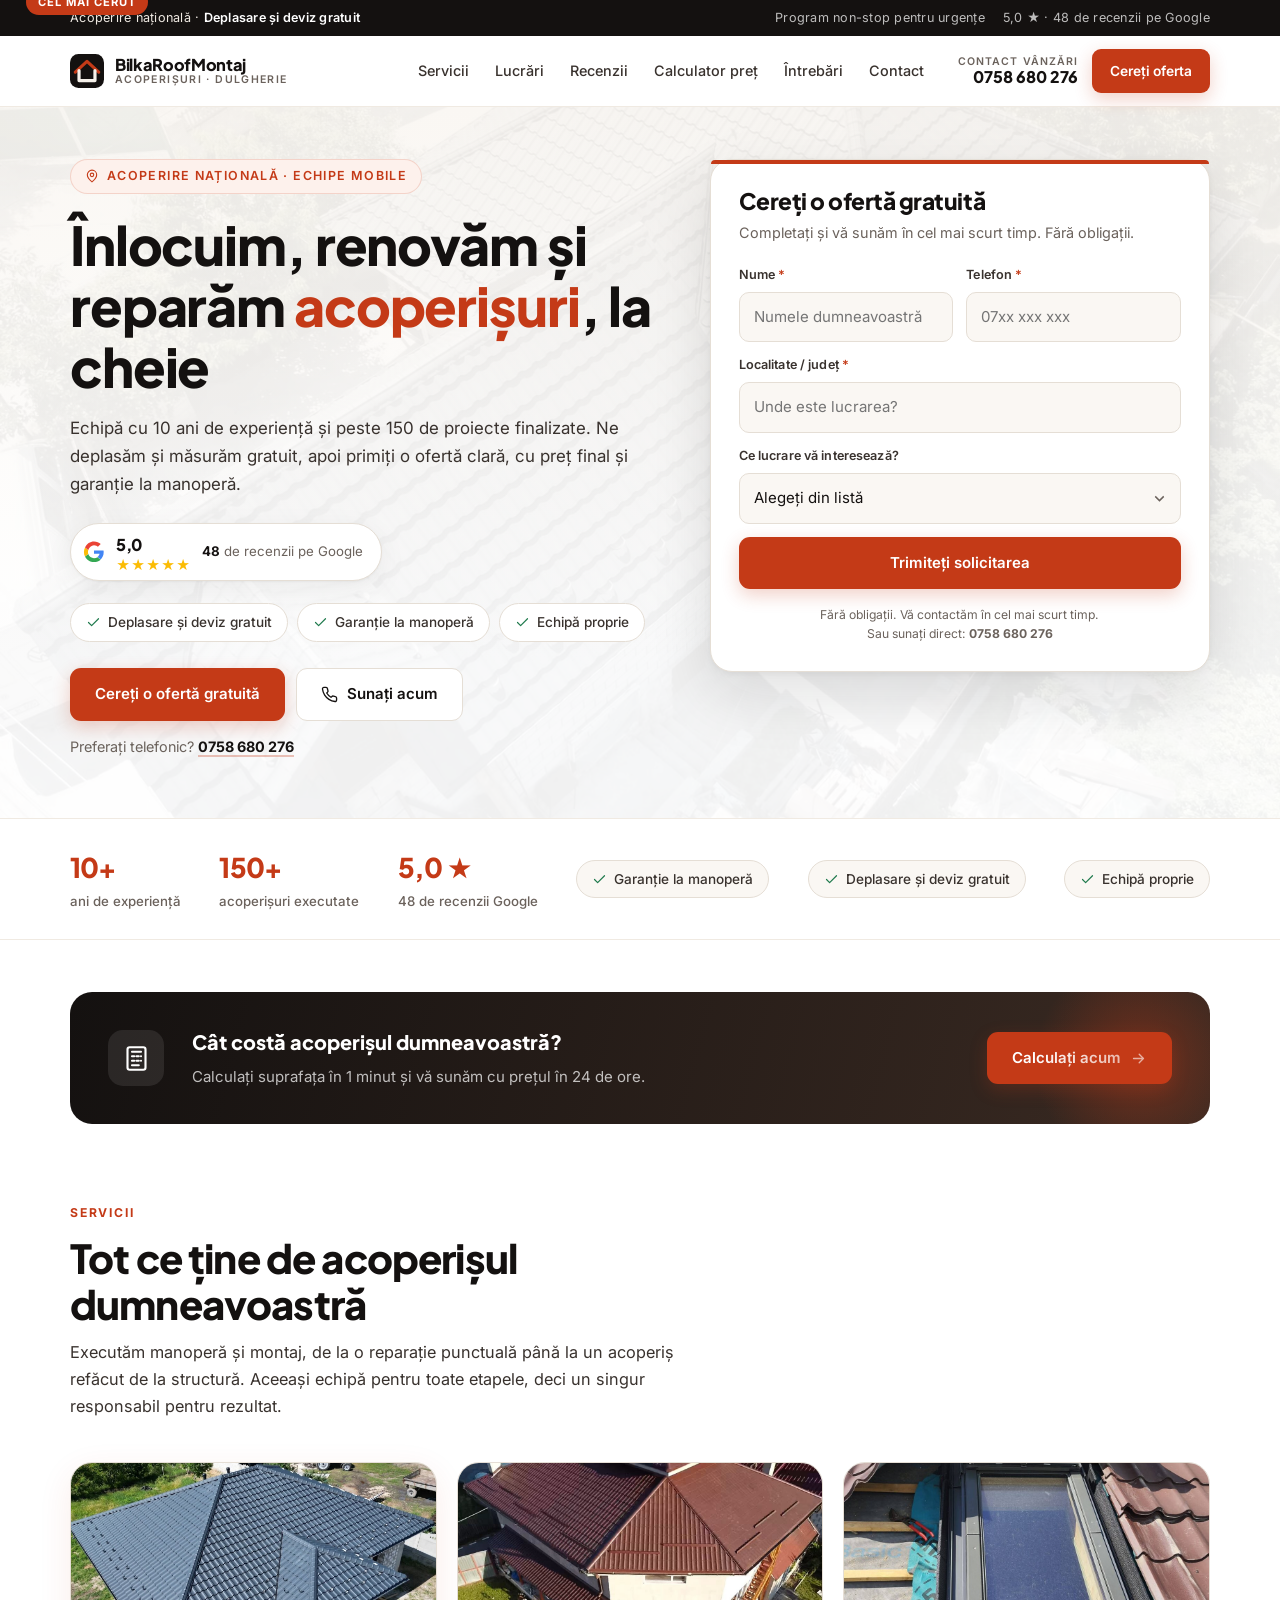
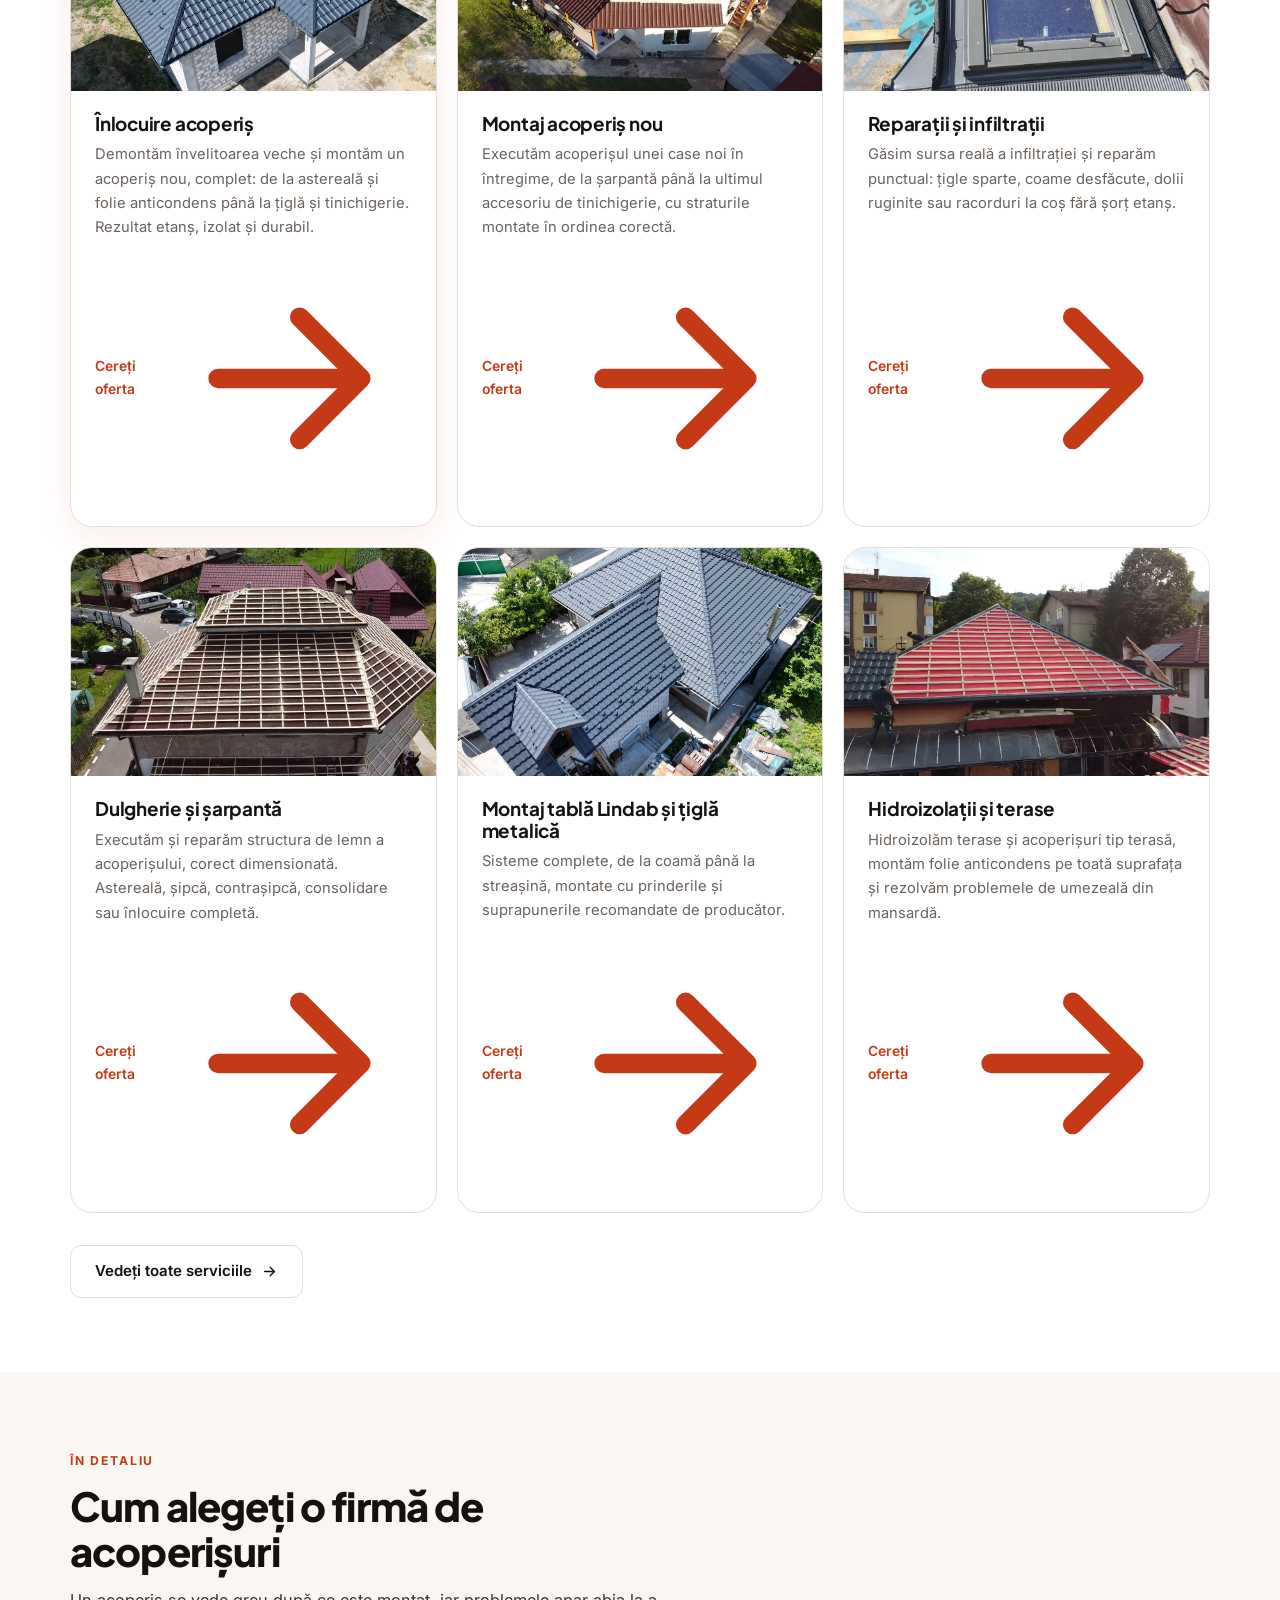
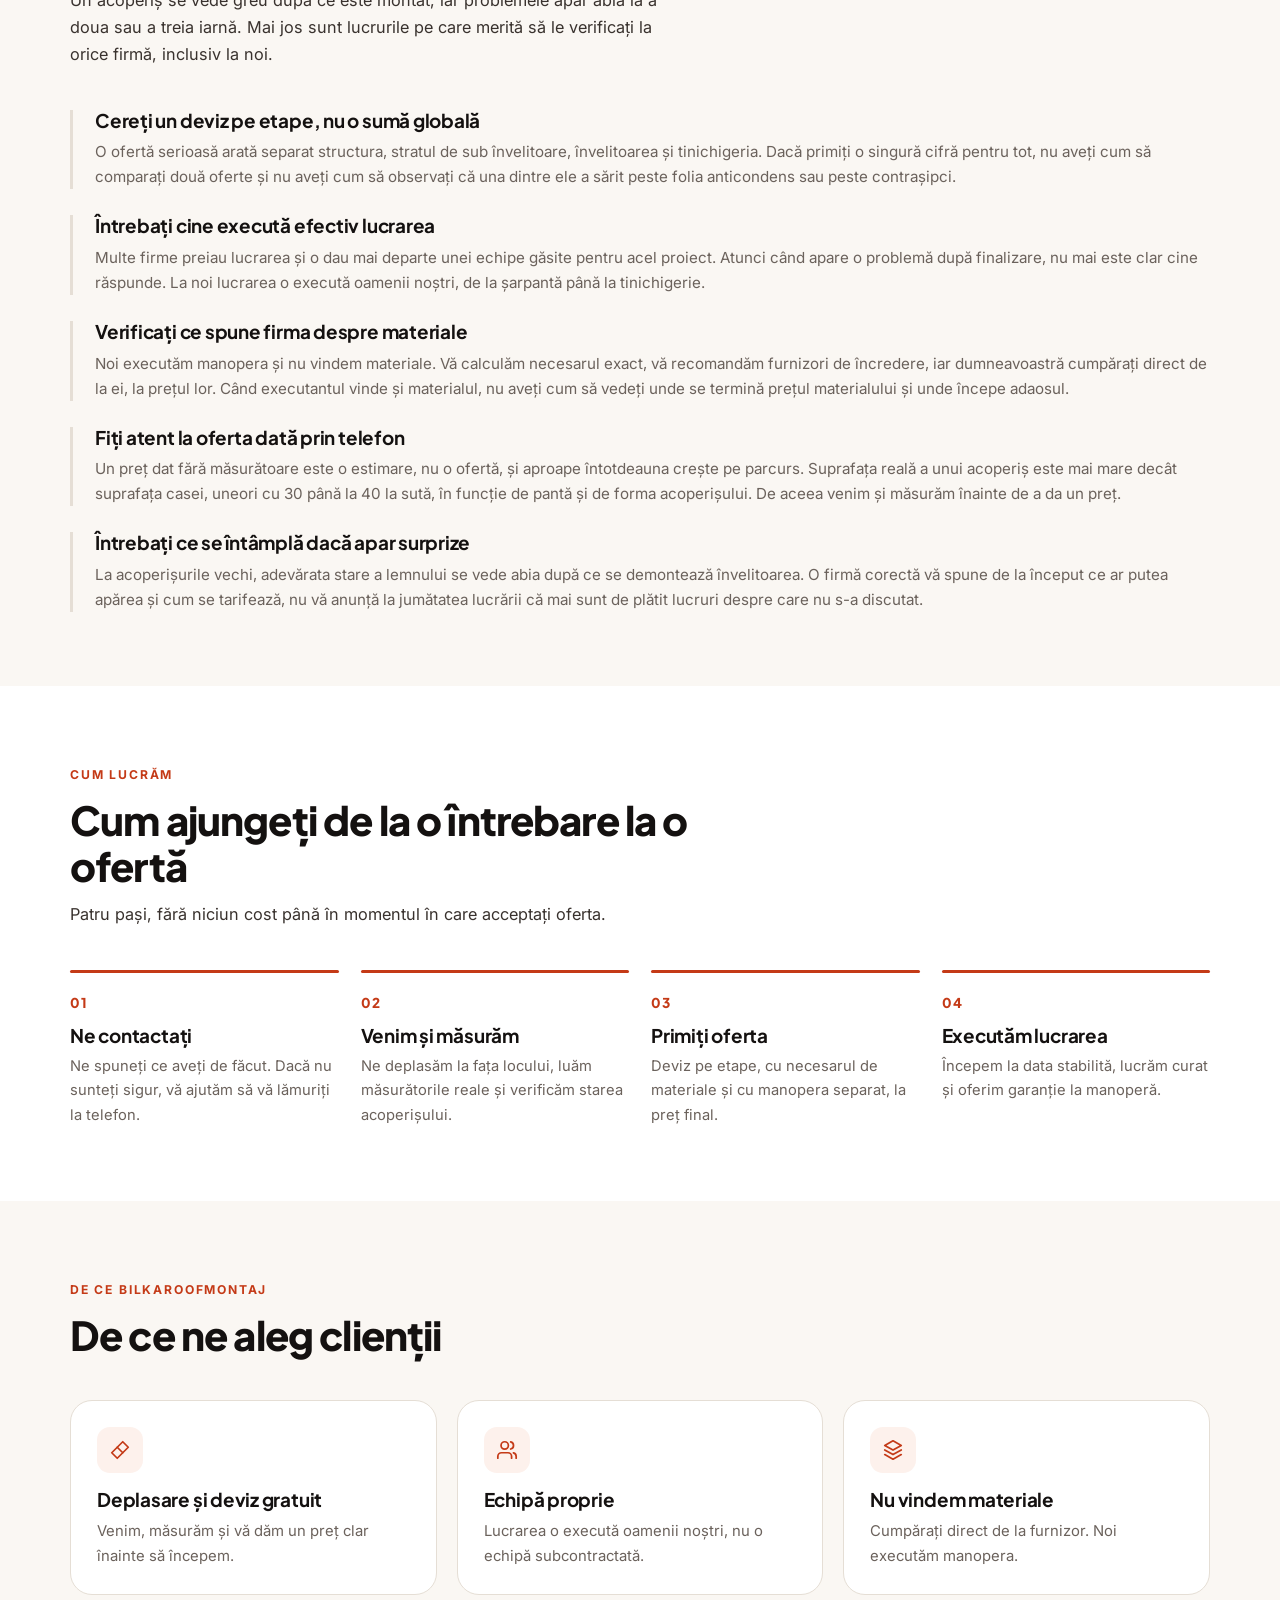
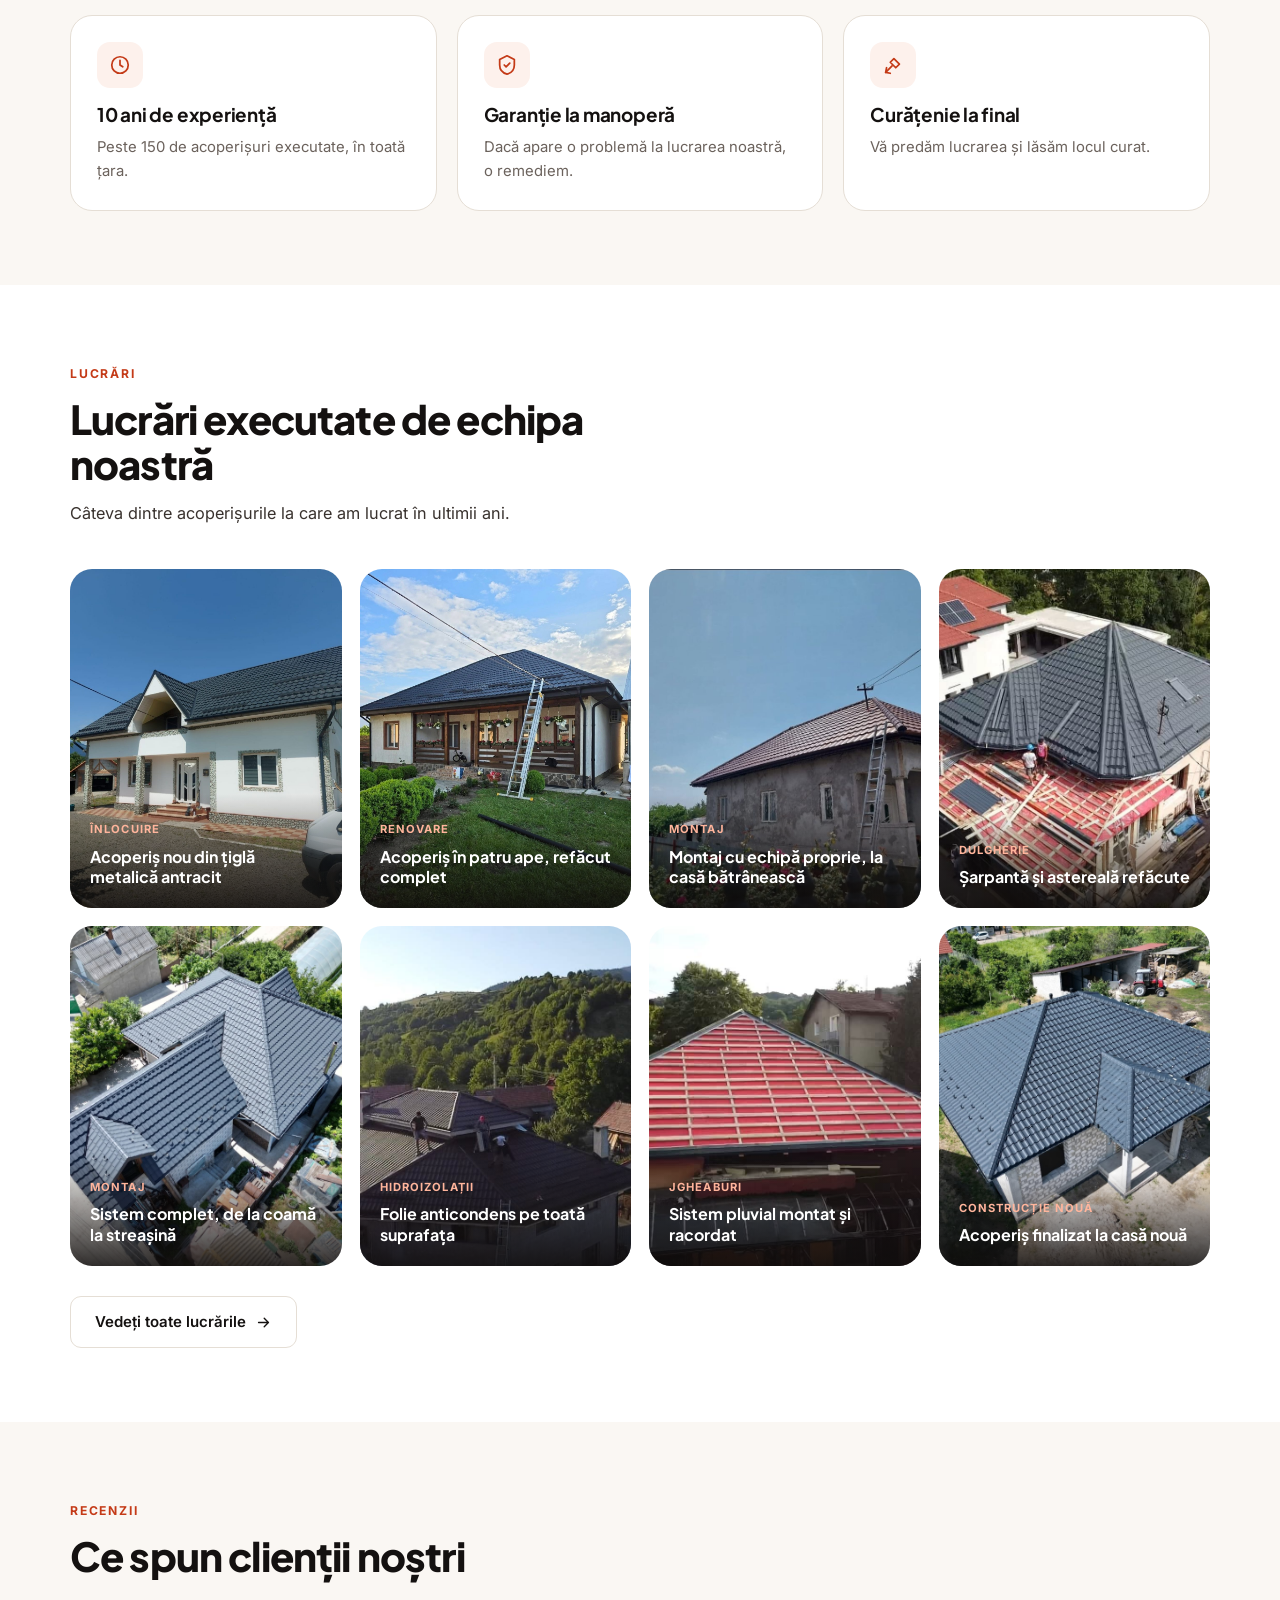
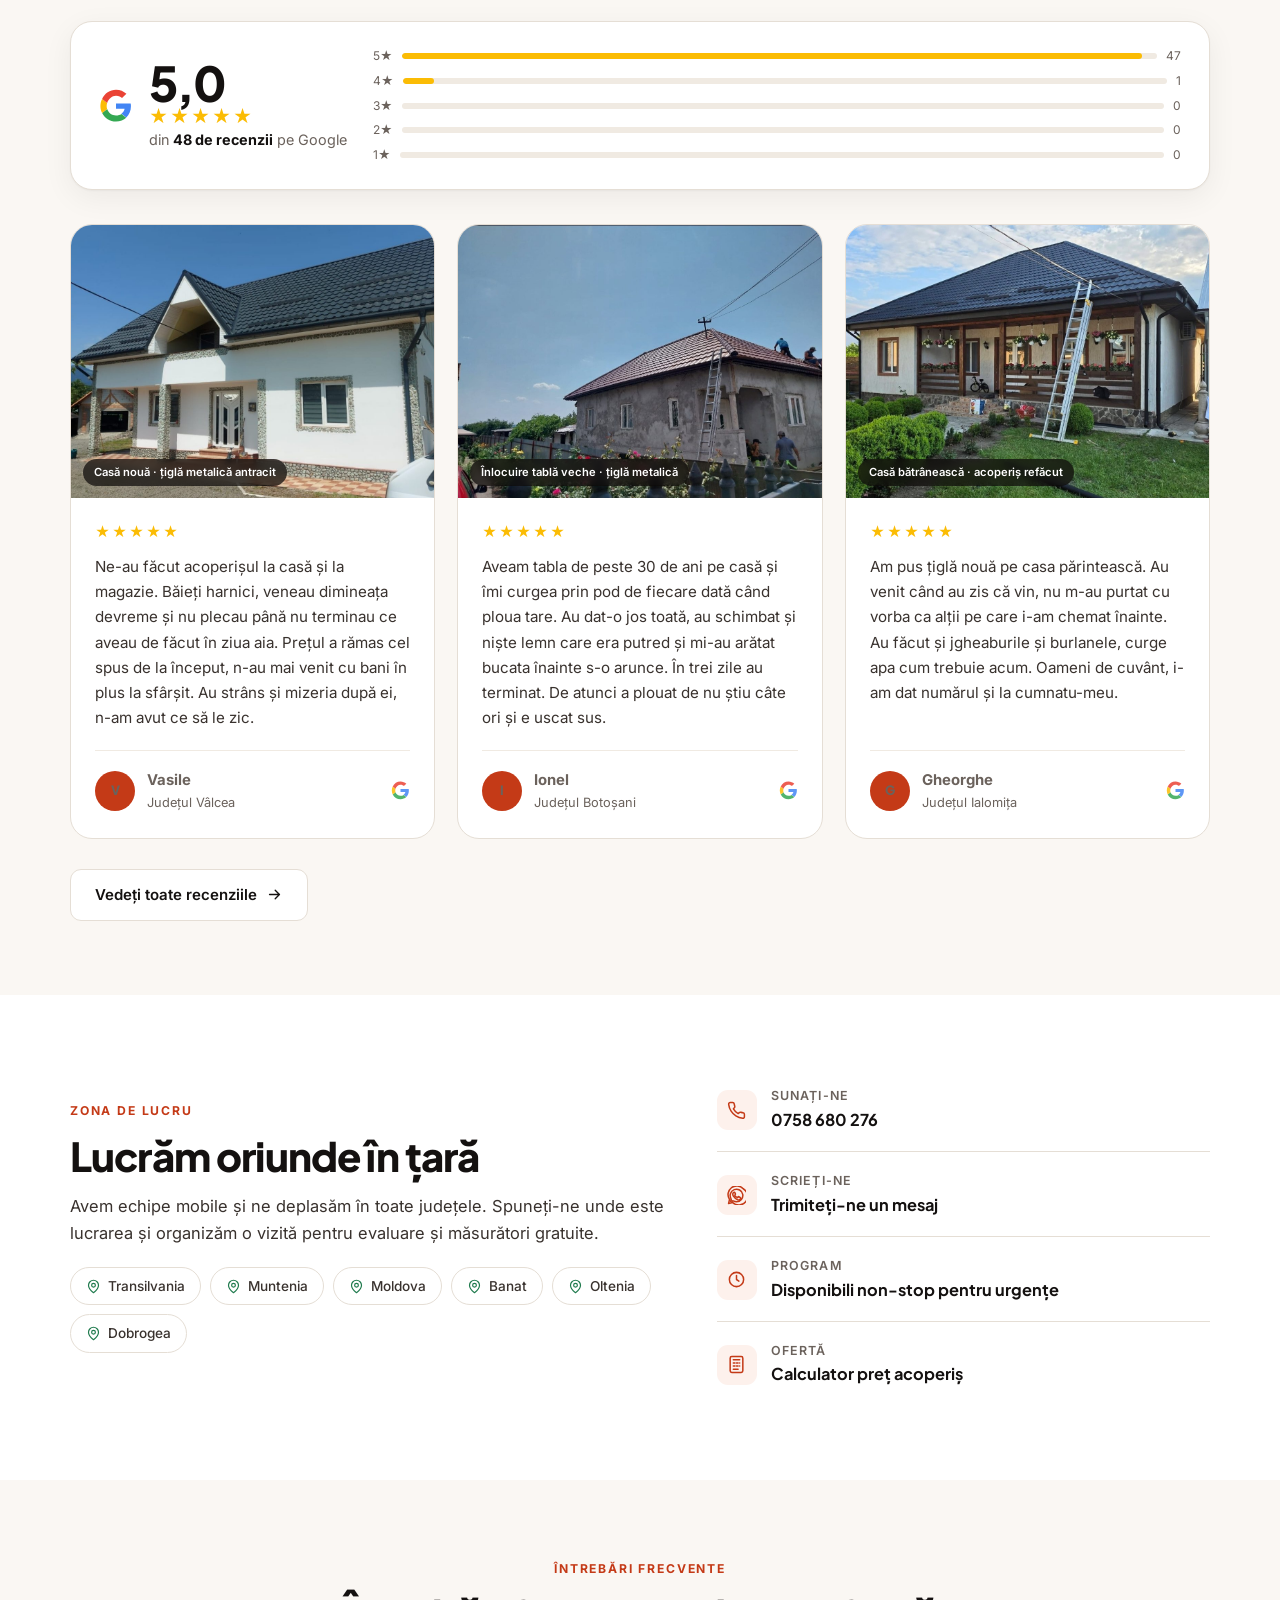
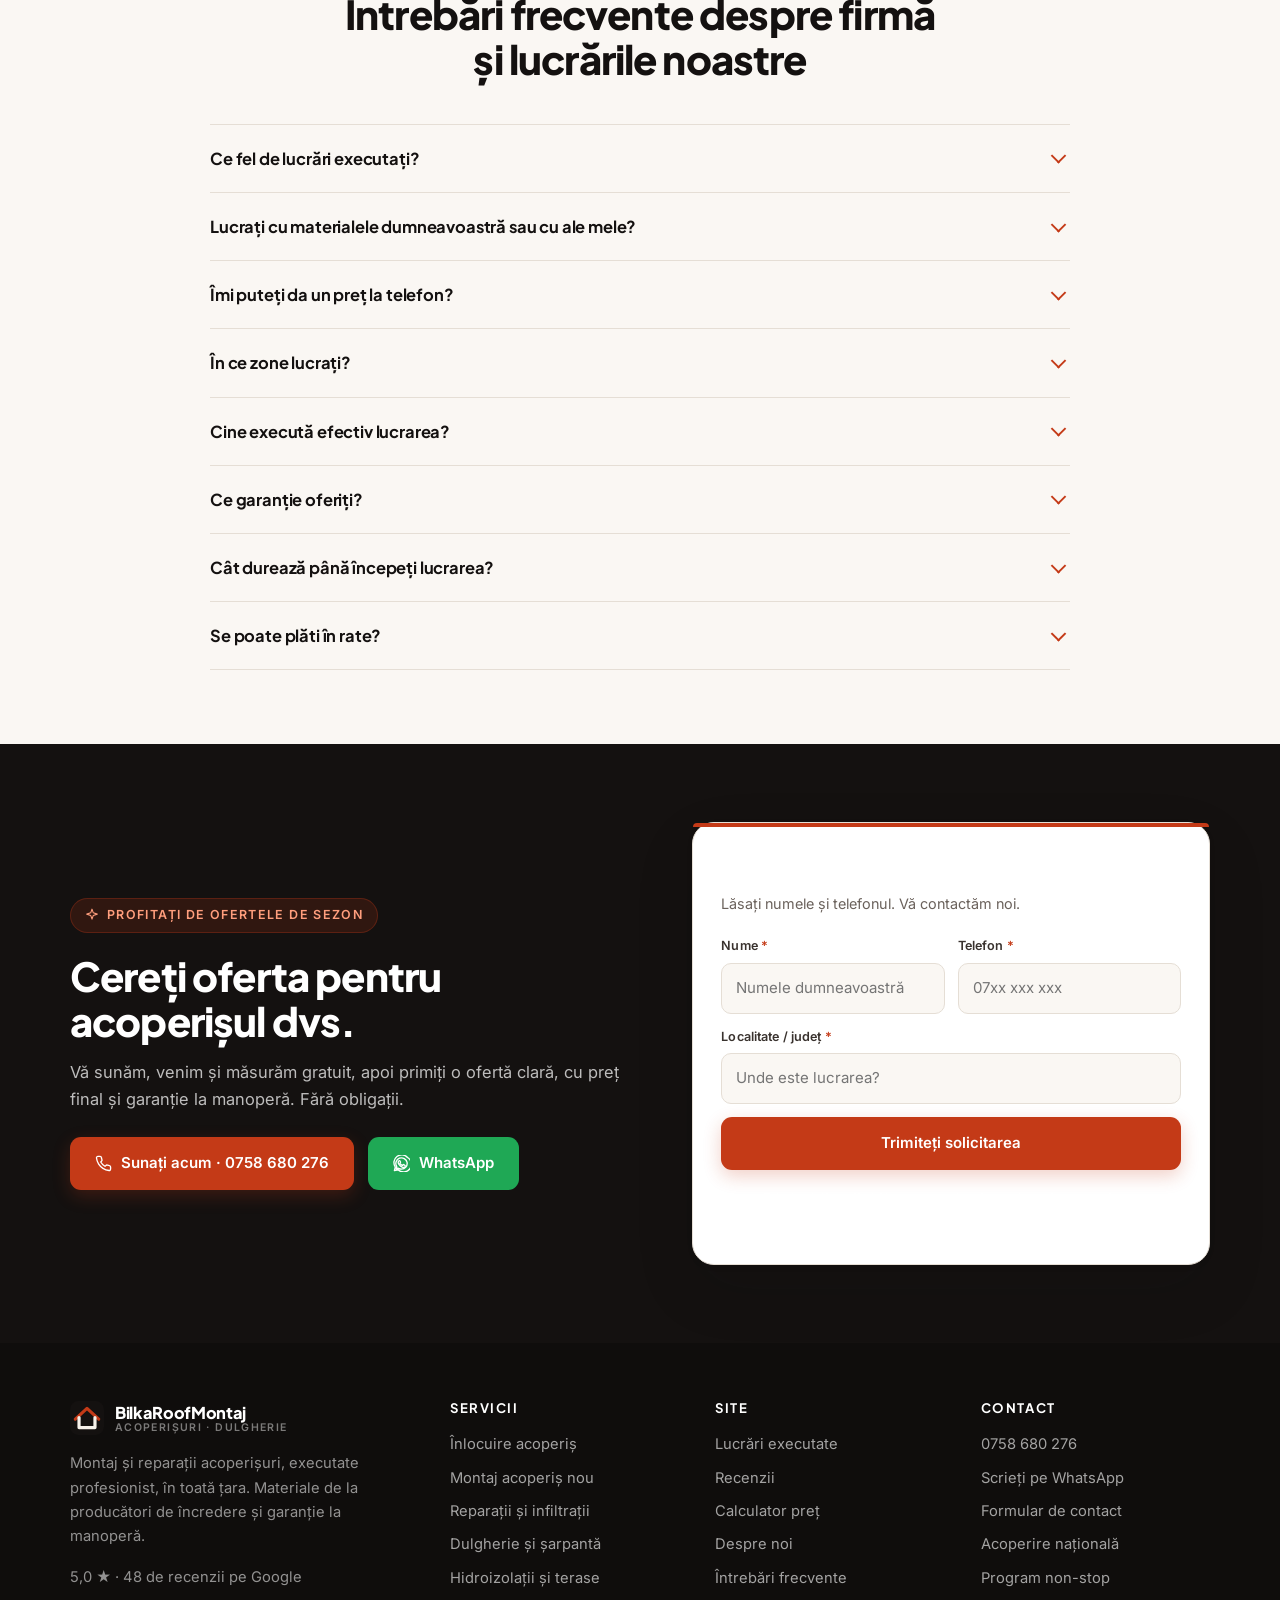
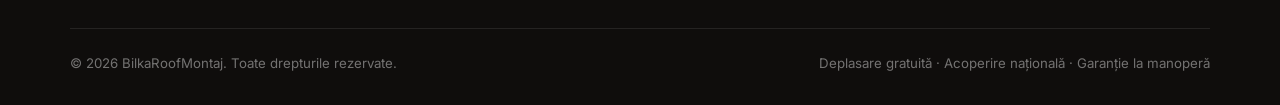
==== index.html @ 9cf26e06 "Suprascriere fisiere" ====
<!DOCTYPE html>
<html lang="ro">
<head>
<meta charset="UTF-8">
<meta name="viewport" content="width=device-width, initial-scale=1">
<title>Acoperișuri — Înlocuire, renovare și reparații | BilkaRoofMontaj</title>
<meta name="description" content="Echipă cu 10 ani de experiență, la nivel național. Ne deplasăm și măsurăm gratuit, apoi primiți o ofertă clară, cu preț final și garanție la manoperă. 5,0 ★ din 48 de recenzii Google.">
<link rel="canonical" href="https://montaj-acoperis-top.ro/">
<meta name="robots" content="index, follow, max-image-preview:large">
<meta name="theme-color" content="#ffffff">
<meta property="og:type" content="website">
<meta property="og:locale" content="ro_RO">
<meta property="og:site_name" content="BilkaRoofMontaj">
<meta property="og:title" content="Acoperișuri — Înlocuire, renovare și reparații | BilkaRoofMontaj">
<meta property="og:description" content="Echipă cu 10 ani de experiență, la nivel național. Ne deplasăm și măsurăm gratuit, apoi primiți o ofertă clară, cu preț final și garanție la manoperă. 5,0 ★ din 48 de recenzii Google.">
<meta property="og:url" content="https://montaj-acoperis-top.ro/">
<meta property="og:image" content="https://montaj-acoperis-top.ro/images/hero-1.jpg">
<link rel="icon" href="/favicon.svg" type="image/svg+xml">
<link rel="manifest" href="/site.webmanifest">
<link rel="preconnect" href="https://fonts.googleapis.com">
<link rel="preconnect" href="https://fonts.gstatic.com" crossorigin>
<link href="https://fonts.googleapis.com/css2?family=Inter:wght@400;500;600;700&family=Plus+Jakarta+Sans:wght@700;800&display=swap" rel="stylesheet">
<link rel="stylesheet" href="/assets/style.css">
<script type="application/ld+json">
{
 "@context":"https://schema.org",
 "@type":"RoofingContractor",
 "@id":"https://montaj-acoperis-top.ro/#business",
 "name":"BilkaRoofMontaj",
 "description":"Înlocuire, montaj și reparații acoperișuri, dulgherie, hidroizolații și jgheaburi, la nivel național.",
 "telephone":"+40758680276",
 "url":"https://montaj-acoperis-top.ro/",
 "image":"https://montaj-acoperis-top.ro/images/hero-1.jpg",
 "address":{"@type":"PostalAddress","addressCountry":"RO"},
 "areaServed":{"@type":"Country","name":"România"},
 "priceRange":"$$",
 "foundingDate":"2015-01-01",
 "openingHoursSpecification":{"@type":"OpeningHoursSpecification","dayOfWeek":["Monday","Tuesday","Wednesday","Thursday","Friday","Saturday","Sunday"],"opens":"00:00","closes":"23:59"},
 "aggregateRating":{"@type":"AggregateRating","ratingValue":"5.0","reviewCount":"48","bestRating":"5"},
 "review":[
  {"@type":"Review","author":{"@type":"Person","name":"Vasile"},"reviewRating":{"@type":"Rating","ratingValue":"5"},"reviewBody":"Ne-au făcut acoperișul la casă și la magazie. Prețul a rămas cel spus de la început."},
  {"@type":"Review","author":{"@type":"Person","name":"Ionel"},"reviewRating":{"@type":"Rating","ratingValue":"5"},"reviewBody":"Au înlocuit tabla veche cu țiglă metalică în trei zile. De atunci e uscat în pod."},
  {"@type":"Review","author":{"@type":"Person","name":"Gheorghe"},"reviewRating":{"@type":"Rating","ratingValue":"5"},"reviewBody":"Am pus țiglă nouă pe casa părintească. Oameni de cuvânt."}
 ]
}
</script><script type="application/ld+json">{"@context":"https://schema.org","@type":"FAQPage","mainEntity":[{"@type":"Question","name":"Ce fel de lucrări executați?","acceptedAnswer":{"@type":"Answer","text":"Tot ce ține de acoperiș: înlocuire, renovare, montaj la case noi, reparații și infiltrații, dulgherie și șarpante, jgheaburi și burlane, hidroizolații și terase. Montăm și panouri sandwich, șindrilă bituminoasă, ferestre de mansardă și luminatoare."}},{"@type":"Question","name":"Lucrați cu materialele dumneavoastră sau cu ale mele?","acceptedAnswer":{"@type":"Answer","text":"Executăm manopera. Vă calculăm necesarul exact de materiale, vă recomandăm furnizori de încredere și cumpărați direct de la ei, la prețul lor. Așa vedeți separat cât plătiți pe materiale și cât pe manoperă, fără adaos ascuns între cele două."}},{"@type":"Question","name":"Îmi puteți da un preț la telefon?","acceptedAnswer":{"@type":"Answer","text":"Vă putem spune la telefon cum stau lucrurile în general și la ce să vă așteptați, dar un preț real vine după măsurătoare. Suprafața reală a unui acoperiș este mai mare decât suprafața casei, uneori cu 30 până la 40 la sută, în funcție de pantă și de formă. Un preț dat fără măsurători aproape întotdeauna crește pe parcurs. Deplasarea și măsurătoarea sunt gratuite."}},{"@type":"Question","name":"În ce zone lucrați?","acceptedAnswer":{"@type":"Answer","text":"Lucrăm la nivel național, cu echipe mobile. Ne spuneți unde este lucrarea și organizăm o vizită pentru evaluare și măsurători gratuite."}},{"@type":"Question","name":"Cine execută efectiv lucrarea?","acceptedAnswer":{"@type":"Answer","text":"Echipa noastră. Nu subcontractăm lucrările către echipe găsite pentru un singur proiect, tocmai ca să existe un singur responsabil pentru toate etapele și cineva la care puteți reveni după finalizare."}},{"@type":"Question","name":"Ce garanție oferiți?","acceptedAnswer":{"@type":"Answer","text":"Oferim garanție la manoperă pentru toate lucrările executate de echipa noastră. Garanția materialelor vine de la producătorul pe care îl alegeți, iar un montaj corect este chiar condiția ca acea garanție să rămână valabilă."}},{"@type":"Question","name":"Cât durează până începeți lucrarea?","acceptedAnswer":{"@type":"Answer","text":"După ce acceptați oferta stabilim împreună data de start și ne încadrăm în termenul convenit. Pentru urgențe, cum ar fi o infiltrație activă, ne organizăm cât mai repede posibil."}},{"@type":"Question","name":"Se poate plăti în rate?","acceptedAnswer":{"@type":"Answer","text":"Da, pentru lucrările mai mari putem discuta eșalonarea plății pe etapele lucrării. Ne spuneți la telefon ce variantă v-ar conveni și vedem ce se poate face."}}]}</script>
</head>
<body>
<div class="topbar"><div class="wrap">
  <span>Acoperire națională · <b>Deplasare și deviz gratuit</b></span>
  <span class="tb-r"><span>Program non-stop pentru urgențe</span><span>5,0 ★ · 48 de recenzii pe Google</span></span>
</div></div>

<header class="hdr">
  <div class="wrap">
    <a class="brand" href="/"><svg viewBox="0 0 32 32" aria-hidden="true"><rect width="32" height="32" rx="8" fill="#141110"/><path d="M5 17 L16 7 L27 17" stroke="#c43a17" stroke-width="3" stroke-linecap="round" stroke-linejoin="round" fill="none"/><path d="M8.5 15.5 L8.5 25 L23.5 25 L23.5 15.5" stroke="#F6F1EA" stroke-width="3" stroke-linecap="round" stroke-linejoin="round" fill="none"/></svg><span class="brand-t"><b>BilkaRoofMontaj</b><span>Acoperișuri · Dulgherie</span></span></a>
    <nav class="nav"><a href="/servicii/">Servicii</a><a href="/lucrari/">Lucrări</a><a href="/recenzii/">Recenzii</a><a href="/calculator-pret/">Calculator preț</a><a href="/intrebari-frecvente/">Întrebări</a><a href="/contact/">Contact</a></nav>
    <div class="hdr-cta">
      <a class="hdr-tel" href="tel:+40758680276"><span>Contact vânzări</span><b>0758 680 276</b></a>
      <a class="btn btn-p btn-sm" href="/calculator-pret/">Cereți oferta</a>
    </div>
    <button class="burger" aria-label="Meniu" aria-expanded="false"><span></span></button>
  </div>
  <nav class="mnav">
    <a href="/servicii/">Servicii</a><a href="/lucrari/">Lucrări</a><a href="/recenzii/">Recenzii</a><a href="/calculator-pret/">Calculator preț</a><a href="/intrebari-frecvente/">Întrebări</a><a href="/contact/">Contact</a>
    <div class="m-act">
      <a class="btn btn-d btn-blk" href="tel:+40758680276"><svg viewBox="0 0 24 24" fill="none" stroke="currentColor" stroke-width="1.9" stroke-linecap="round" stroke-linejoin="round" aria-hidden="true"><path d="M22 16.9v3a2 2 0 0 1-2.2 2 19.8 19.8 0 0 1-8.6-3.1 19.5 19.5 0 0 1-6-6A19.8 19.8 0 0 1 2.1 4.2 2 2 0 0 1 4.1 2h3a2 2 0 0 1 2 1.7c.1 1 .4 1.9.7 2.8a2 2 0 0 1-.5 2.1L8.1 9.9a16 16 0 0 0 6 6l1.3-1.2a2 2 0 0 1 2.1-.5c.9.3 1.8.6 2.8.7a2 2 0 0 1 1.7 2z"/></svg> 0758 680 276</a>
      <a class="btn btn-p btn-blk" href="/calculator-pret/">Cereți oferta</a>
    </div>
  </nav>
</header>
<main>
<section class="hero" id="top">
  <div class="wrap"><div class="hero-grid">
    <div>
      <span class="eyebrow"><svg viewBox="0 0 24 24" fill="none" stroke="currentColor" stroke-width="1.9" stroke-linecap="round" stroke-linejoin="round" aria-hidden="true"><path d="M20 10c0 6-8 12-8 12s-8-6-8-12a8 8 0 1 1 16 0z"/><circle cx="12" cy="10" r="3"/></svg> Acoperire națională · Echipe mobile</span>
      <h1>Înlocuim, renovăm și reparăm <em>acoperișuri</em>, la cheie</h1>
      <p class="lead">Echipă cu 10 ani de experiență și peste 150 de proiecte finalizate. Ne deplasăm și măsurăm gratuit, apoi primiți o ofertă clară, cu preț final și garanție la manoperă.</p>
      <div class="gbadge"><svg class="g" viewBox="0 0 48 48" aria-hidden="true"><path fill="#4285F4" d="M45.1 24.5c0-1.6-.1-2.8-.4-4H24v7.5h12.1c-.2 2-1.6 5-4.5 7l6.9 5.4c4.1-3.8 6.6-9.4 6.6-15.9z"/><path fill="#34A853" d="M24 46c5.9 0 10.9-2 14.5-5.3l-6.9-5.4c-1.9 1.3-4.4 2.2-7.6 2.2-5.8 0-10.7-3.8-12.5-9.1l-7.1 5.5C7.9 41.1 15.4 46 24 46z"/><path fill="#FBBC05" d="M11.5 28.4c-.5-1.4-.7-2.9-.7-4.4s.3-3 .7-4.4l-7.1-5.5C2.9 17 2 20.4 2 24s.9 7 2.4 9.9z"/><path fill="#EA4335" d="M24 9.5c4.1 0 6.9 1.8 8.5 3.3l6.2-6C34.9 3.3 29.9 1 24 1 15.4 1 7.9 5.9 4.4 14.1l7.1 5.5C13.3 14.3 18.2 9.5 24 9.5z"/></svg>
  <div><div class="sc">5,0</div><div class="st">★★★★★</div></div>
  <div class="tx"><b>48</b> de recenzii pe Google</div>
</div>
      <div class="pills">
        <span class="pill"><svg viewBox="0 0 24 24" fill="none" stroke="currentColor" stroke-width="1.9" stroke-linecap="round" stroke-linejoin="round" aria-hidden="true"><path d="M20 6L9 17l-5-5"/></svg> Deplasare și deviz gratuit</span>
        <span class="pill"><svg viewBox="0 0 24 24" fill="none" stroke="currentColor" stroke-width="1.9" stroke-linecap="round" stroke-linejoin="round" aria-hidden="true"><path d="M20 6L9 17l-5-5"/></svg> Garanție la manoperă</span>
        <span class="pill"><svg viewBox="0 0 24 24" fill="none" stroke="currentColor" stroke-width="1.9" stroke-linecap="round" stroke-linejoin="round" aria-hidden="true"><path d="M20 6L9 17l-5-5"/></svg> Echipă proprie</span>
      </div>
      <div class="hero-act">
        <a class="btn btn-p" href="/calculator-pret/">Cereți o ofertă gratuită</a>
        <a class="btn btn-o" href="tel:+40758680276"><svg viewBox="0 0 24 24" fill="none" stroke="currentColor" stroke-width="1.9" stroke-linecap="round" stroke-linejoin="round" aria-hidden="true"><path d="M22 16.9v3a2 2 0 0 1-2.2 2 19.8 19.8 0 0 1-8.6-3.1 19.5 19.5 0 0 1-6-6A19.8 19.8 0 0 1 2.1 4.2 2 2 0 0 1 4.1 2h3a2 2 0 0 1 2 1.7c.1 1 .4 1.9.7 2.8a2 2 0 0 1-.5 2.1L8.1 9.9a16 16 0 0 0 6 6l1.3-1.2a2 2 0 0 1 2.1-.5c.9.3 1.8.6 2.8.7a2 2 0 0 1 1.7 2z"/></svg> Sunați acum</a>
      </div>
      <p class="hero-tel">Preferați telefonic? <a href="tel:+40758680276">0758 680 276</a></p>
    </div>
    <div class="formcard">
  <h2>Cereți o ofertă gratuită</h2>
  <p class="fsub">Completați și vă sunăm în cel mai scurt timp. Fără obligații.</p>
  <form data-lead novalidate>
    <div class="ferr">Vă rugăm să verificați numele, numărul de telefon și localitatea, apoi să trimiteți din nou.</div>
    <div class="fok">Vă mulțumim! Se deschide WhatsApp cu solicitarea completată — apăsați trimite și vă răspundem rapid.</div>
    <input class="hp" type="text" name="company" tabindex="-1" autocomplete="off" aria-hidden="true">
    <div class="fgrid">
      <div class="f2">
        <div class="field"><label for="hero-n">Nume <i>*</i></label><input id="hero-n" name="nume" type="text" autocomplete="name" placeholder="Numele dumneavoastră"></div>
        <div class="field"><label for="hero-t">Telefon <i>*</i></label><input id="hero-t" name="telefon" type="tel" inputmode="tel" autocomplete="tel" placeholder="07xx xxx xxx"></div>
      </div>
      <div class="field"><label for="hero-o">Localitate / județ <i>*</i></label><input id="hero-o" name="oras" type="text" placeholder="Unde este lucrarea?"></div>
      
      <div class="field">
        <label for="hero-l">Ce lucrare vă interesează?</label>
        <select id="hero-l" name="lucrare">
          <option value="">Alegeți din listă</option>
          <option>Înlocuire acoperiș</option>
          <option>Montaj acoperiș nou</option>
          <option>Renovare sau restaurare acoperiș</option>
          <option>Reparații și infiltrații</option>
          <option>Dulgherie și șarpantă</option>
          <option>Hidroizolații și folie anticondens</option>
          <option>Jgheaburi și burlane</option>
          <option>Altă lucrare</option>
        </select>
      </div>
      <button class="btn btn-p btn-blk" type="submit">Trimiteți solicitarea</button>
      <p class="fnote">Fără obligații. Vă contactăm în cel mai scurt timp.<br>Sau sunați direct: <a href="tel:+40758680276"><b>0758 680 276</b></a></p>
    </div>
  </form>
</div>
  </div></div>
</section>

<div class="strip"><div class="wrap"><div class="strip-in">
  <div class="stat"><b>10+</b><span>ani de experiență</span></div>
  <div class="stat"><b>150+</b><span>acoperișuri executate</span></div>
  <div class="stat"><b>5,0 ★</b><span>48 de recenzii Google</span></div>
  <span class="pill"><svg viewBox="0 0 24 24" fill="none" stroke="currentColor" stroke-width="1.9" stroke-linecap="round" stroke-linejoin="round" aria-hidden="true"><path d="M20 6L9 17l-5-5"/></svg> Garanție la manoperă</span>
  <span class="pill"><svg viewBox="0 0 24 24" fill="none" stroke="currentColor" stroke-width="1.9" stroke-linecap="round" stroke-linejoin="round" aria-hidden="true"><path d="M20 6L9 17l-5-5"/></svg> Deplasare și deviz gratuit</span>
  <span class="pill"><svg viewBox="0 0 24 24" fill="none" stroke="currentColor" stroke-width="1.9" stroke-linecap="round" stroke-linejoin="round" aria-hidden="true"><path d="M20 6L9 17l-5-5"/></svg> Echipă proprie</span>
</div></div></div>

<section style="padding:52px 0 0"><div class="wrap"><div class="calcbar rv">
  <div class="calcbar-ic"><svg viewBox="0 0 24 24" fill="none" stroke="currentColor" stroke-width="1.9" stroke-linecap="round" stroke-linejoin="round" aria-hidden="true"><rect x="4" y="2" width="16" height="20" rx="2"/><path d="M8 6h8M8 10h2M12 10h2M16 10h.01M8 14h2M12 14h2M16 14h.01M8 18h6"/></svg></div>
  <div class="calcbar-tx"><b>Cât costă acoperișul dumneavoastră?</b>
  <span>Calculați suprafața în 1 minut și vă sunăm cu prețul în 24 de ore.</span></div>
  <a class="btn btn-p" href="/calculator-pret/">Calculați acum <svg viewBox="0 0 24 24" fill="none" stroke="currentColor" stroke-width="1.9" stroke-linecap="round" stroke-linejoin="round" aria-hidden="true"><path d="M5 12h14M13 6l6 6-6 6"/></svg></a>
</div></div></section>

<section id="servicii">
  <div class="wrap">
    <div class="sec-head rv"><span class="kicker">Servicii</span>
      <h2>Tot ce ține de acoperișul dumneavoastră</h2>
      <p>Executăm manoperă și montaj, de la o reparație punctuală până la un acoperiș refăcut de la structură. Aceeași echipă pentru toate etapele, deci un singur responsabil pentru rezultat.</p>
    </div>
    <div class="grid g3"><article class="svc rv card-feat">
  <div class="svc-img"><img src="/images/svc-metalica.jpg" alt="Înlocuire acoperiș — lucrare executată de echipa BilkaRoofMontaj" loading="lazy" width="800" height="500"></div>
  <div class="svc-b"><span class="tag">Cel mai cerut</span><h3>Înlocuire acoperiș</h3><p>Demontăm învelitoarea veche și montăm un acoperiș nou, complet: de la astereală și folie anticondens până la țiglă și tinichigerie. Rezultat etanș, izolat și durabil.</p>
  <a class="lk" href="/calculator-pret/">Cereți oferta <svg viewBox="0 0 24 24" fill="none" stroke="currentColor" stroke-width="1.9" stroke-linecap="round" stroke-linejoin="round" aria-hidden="true"><path d="M5 12h14M13 6l6 6-6 6"/></svg></a></div>
</article>
<article class="svc rv">
  <div class="svc-img"><img src="/images/svc-ceramica.jpg" alt="Montaj acoperiș nou — lucrare executată de echipa BilkaRoofMontaj" loading="lazy" width="800" height="500"></div>
  <div class="svc-b"><h3>Montaj acoperiș nou</h3><p>Executăm acoperișul unei case noi în întregime, de la șarpantă până la ultimul accesoriu de tinichigerie, cu straturile montate în ordinea corectă.</p>
  <a class="lk" href="/calculator-pret/">Cereți oferta <svg viewBox="0 0 24 24" fill="none" stroke="currentColor" stroke-width="1.9" stroke-linecap="round" stroke-linejoin="round" aria-hidden="true"><path d="M5 12h14M13 6l6 6-6 6"/></svg></a></div>
</article>
<article class="svc rv">
  <div class="svc-img"><img src="/images/svc-reparatii.jpg" alt="Reparații și infiltrații — lucrare executată de echipa BilkaRoofMontaj" loading="lazy" width="800" height="500"></div>
  <div class="svc-b"><h3>Reparații și infiltrații</h3><p>Găsim sursa reală a infiltrației și reparăm punctual: țigle sparte, coame desfăcute, dolii ruginite sau racorduri la coș fără șorț etanș.</p>
  <a class="lk" href="/calculator-pret/">Cereți oferta <svg viewBox="0 0 24 24" fill="none" stroke="currentColor" stroke-width="1.9" stroke-linecap="round" stroke-linejoin="round" aria-hidden="true"><path d="M5 12h14M13 6l6 6-6 6"/></svg></a></div>
</article>
<article class="svc rv">
  <div class="svc-img"><img src="/images/svc-dulgherie.jpg" alt="Dulgherie și șarpantă — lucrare executată de echipa BilkaRoofMontaj" loading="lazy" width="800" height="500"></div>
  <div class="svc-b"><h3>Dulgherie și șarpantă</h3><p>Executăm și reparăm structura de lemn a acoperișului, corect dimensionată. Astereală, șipcă, contrașipcă, consolidare sau înlocuire completă.</p>
  <a class="lk" href="/calculator-pret/">Cereți oferta <svg viewBox="0 0 24 24" fill="none" stroke="currentColor" stroke-width="1.9" stroke-linecap="round" stroke-linejoin="round" aria-hidden="true"><path d="M5 12h14M13 6l6 6-6 6"/></svg></a></div>
</article>
<article class="svc rv">
  <div class="svc-img"><img src="/images/svc-lindab.jpg" alt="Montaj tablă Lindab și țiglă metalică — lucrare executată de echipa BilkaRoofMontaj" loading="lazy" width="800" height="500"></div>
  <div class="svc-b"><h3>Montaj tablă Lindab și țiglă metalică</h3><p>Sisteme complete, de la coamă până la streașină, montate cu prinderile și suprapunerile recomandate de producător.</p>
  <a class="lk" href="/calculator-pret/">Cereți oferta <svg viewBox="0 0 24 24" fill="none" stroke="currentColor" stroke-width="1.9" stroke-linecap="round" stroke-linejoin="round" aria-hidden="true"><path d="M5 12h14M13 6l6 6-6 6"/></svg></a></div>
</article>
<article class="svc rv">
  <div class="svc-img"><img src="/images/svc-hidroizolatii.jpg" alt="Hidroizolații și terase — lucrare executată de echipa BilkaRoofMontaj" loading="lazy" width="800" height="500"></div>
  <div class="svc-b"><h3>Hidroizolații și terase</h3><p>Hidroizolăm terase și acoperișuri tip terasă, montăm folie anticondens pe toată suprafața și rezolvăm problemele de umezeală din mansardă.</p>
  <a class="lk" href="/calculator-pret/">Cereți oferta <svg viewBox="0 0 24 24" fill="none" stroke="currentColor" stroke-width="1.9" stroke-linecap="round" stroke-linejoin="round" aria-hidden="true"><path d="M5 12h14M13 6l6 6-6 6"/></svg></a></div>
</article></div>
    <div style="margin-top:32px"><a class="btn btn-o" href="/servicii/">Vedeți toate serviciile <svg viewBox="0 0 24 24" fill="none" stroke="currentColor" stroke-width="1.9" stroke-linecap="round" stroke-linejoin="round" aria-hidden="true"><path d="M5 12h14M13 6l6 6-6 6"/></svg></a></div>
  </div>
</section>

<section class="sec-soft">
  <div class="wrap">
    <div class="sec-head rv"><span class="kicker">În detaliu</span>
      <h2>Cum alegeți o firmă de acoperișuri</h2>
      <p>Un acoperiș se vede greu după ce este montat, iar problemele apar abia la a doua sau a treia iarnă. Mai jos sunt lucrurile pe care merită să le verificați la orice firmă, inclusiv la noi.</p>
    </div>
    <div class="pts">
      <div class="pt rv"><h3>Cereți un deviz pe etape, nu o sumă globală</h3><p>O ofertă serioasă arată separat structura, stratul de sub învelitoare, învelitoarea și tinichigeria. Dacă primiți o singură cifră pentru tot, nu aveți cum să comparați două oferte și nu aveți cum să observați că una dintre ele a sărit peste folia anticondens sau peste contrașipci.</p></div>
      <div class="pt rv"><h3>Întrebați cine execută efectiv lucrarea</h3><p>Multe firme preiau lucrarea și o dau mai departe unei echipe găsite pentru acel proiect. Atunci când apare o problemă după finalizare, nu mai este clar cine răspunde. La noi lucrarea o execută oamenii noștri, de la șarpantă până la tinichigerie.</p></div>
      <div class="pt rv"><h3>Verificați ce spune firma despre materiale</h3><p>Noi executăm manopera și nu vindem materiale. Vă calculăm necesarul exact, vă recomandăm furnizori de încredere, iar dumneavoastră cumpărați direct de la ei, la prețul lor. Când executantul vinde și materialul, nu aveți cum să vedeți unde se termină prețul materialului și unde începe adaosul.</p></div>
      <div class="pt rv"><h3>Fiți atent la oferta dată prin telefon</h3><p>Un preț dat fără măsurătoare este o estimare, nu o ofertă, și aproape întotdeauna crește pe parcurs. Suprafața reală a unui acoperiș este mai mare decât suprafața casei, uneori cu 30 până la 40 la sută, în funcție de pantă și de forma acoperișului. De aceea venim și măsurăm înainte de a da un preț.</p></div>
      <div class="pt rv"><h3>Întrebați ce se întâmplă dacă apar surprize</h3><p>La acoperișurile vechi, adevărata stare a lemnului se vede abia după ce se demontează învelitoarea. O firmă corectă vă spune de la început ce ar putea apărea și cum se tarifează, nu vă anunță la jumătatea lucrării că mai sunt de plătit lucruri despre care nu s-a discutat.</p></div>
    </div>
  </div>
</section>

<section id="proces">
  <div class="wrap">
    <div class="sec-head rv"><span class="kicker">Cum lucrăm</span>
      <h2>Cum ajungeți de la o întrebare la o ofertă</h2>
      <p>Patru pași, fără niciun cost până în momentul în care acceptați oferta.</p>
    </div>
    <div class="steps">
      <div class="step hl rv"><span class="n">01</span><h3>Ne contactați</h3><p>Ne spuneți ce aveți de făcut. Dacă nu sunteți sigur, vă ajutăm să vă lămuriți la telefon.</p></div>
      <div class="step hl rv"><span class="n">02</span><h3>Venim și măsurăm</h3><p>Ne deplasăm la fața locului, luăm măsurătorile reale și verificăm starea acoperișului.</p></div>
      <div class="step hl rv"><span class="n">03</span><h3>Primiți oferta</h3><p>Deviz pe etape, cu necesarul de materiale și cu manopera separat, la preț final.</p></div>
      <div class="step hl rv"><span class="n">04</span><h3>Executăm lucrarea</h3><p>Începem la data stabilită, lucrăm curat și oferim garanție la manoperă.</p></div>
    </div>
  </div>
</section>

<section class="sec-soft">
  <div class="wrap">
    <div class="sec-head rv"><span class="kicker">De ce BilkaRoofMontaj</span><h2>De ce ne aleg clienții</h2></div>
    <div class="grid g3">
      <div class="card rv"><div class="ci"><svg viewBox="0 0 24 24" fill="none" stroke="currentColor" stroke-width="1.9" stroke-linecap="round" stroke-linejoin="round" aria-hidden="true"><path d="M3 15l6-6 6 6-6 6z"/><path d="M9 9l6-6 6 6-6 6"/></svg></div><h3>Deplasare și deviz gratuit</h3><p>Venim, măsurăm și vă dăm un preț clar înainte să începem.</p></div>
      <div class="card rv"><div class="ci"><svg viewBox="0 0 24 24" fill="none" stroke="currentColor" stroke-width="1.9" stroke-linecap="round" stroke-linejoin="round" aria-hidden="true"><path d="M17 21v-2a4 4 0 0 0-4-4H6a4 4 0 0 0-4 4v2"/><circle cx="9.5" cy="7" r="4"/><path d="M22 21v-2a4 4 0 0 0-3-3.9"/><path d="M16 3.1a4 4 0 0 1 0 7.8"/></svg></div><h3>Echipă proprie</h3><p>Lucrarea o execută oamenii noștri, nu o echipă subcontractată.</p></div>
      <div class="card rv"><div class="ci"><svg viewBox="0 0 24 24" fill="none" stroke="currentColor" stroke-width="1.9" stroke-linecap="round" stroke-linejoin="round" aria-hidden="true"><path d="M12 2l9 5-9 5-9-5z"/><path d="M3 12l9 5 9-5"/><path d="M3 17l9 5 9-5"/></svg></div><h3>Nu vindem materiale</h3><p>Cumpărați direct de la furnizor. Noi executăm manopera.</p></div>
      <div class="card rv"><div class="ci"><svg viewBox="0 0 24 24" fill="none" stroke="currentColor" stroke-width="1.9" stroke-linecap="round" stroke-linejoin="round" aria-hidden="true"><circle cx="12" cy="12" r="9"/><path d="M12 7v5l3 2"/></svg></div><h3>10 ani de experiență</h3><p>Peste 150 de acoperișuri executate, în toată țara.</p></div>
      <div class="card rv"><div class="ci"><svg viewBox="0 0 24 24" fill="none" stroke="currentColor" stroke-width="1.9" stroke-linecap="round" stroke-linejoin="round" aria-hidden="true"><path d="M12 2l8 4v6c0 5-3.4 8.7-8 10-4.6-1.3-8-5-8-10V6z"/><path d="M9 12l2 2 4-4"/></svg></div><h3>Garanție la manoperă</h3><p>Dacă apare o problemă la lucrarea noastră, o remediem.</p></div>
      <div class="card rv"><div class="ci"><svg viewBox="0 0 24 24" fill="none" stroke="currentColor" stroke-width="1.9" stroke-linecap="round" stroke-linejoin="round" aria-hidden="true"><path d="M4 20l7-7"/><path d="M13 5l6 6-4 4-6-6z"/><path d="M9 21l-5-1 1-5"/></svg></div><h3>Curățenie la final</h3><p>Vă predăm lucrarea și lăsăm locul curat.</p></div>
    </div>
  </div>
</section>

<section id="lucrari">
  <div class="wrap">
    <div class="sec-head rv"><span class="kicker">Lucrări</span>
      <h2>Lucrări executate de echipa noastră</h2>
      <p>Câteva dintre acoperișurile la care am lucrat în ultimii ani.</p>
    </div>
    <div class="works"><figure class="work rv" data-lb="/images/rec-1.jpg" data-alt="Acoperiș nou din țiglă metalică antracit">
  <img src="/images/rec-1.jpg" alt="Acoperiș nou din țiglă metalică antracit — lucrare BilkaRoofMontaj" loading="lazy">
  <figcaption class="work-ov"><span>Înlocuire</span><b>Acoperiș nou din țiglă metalică antracit</b></figcaption>
</figure>
<figure class="work rv" data-lb="/images/rec-3.jpg" data-alt="Acoperiș în patru ape, refăcut complet">
  <img src="/images/rec-3.jpg" alt="Acoperiș în patru ape, refăcut complet — lucrare BilkaRoofMontaj" loading="lazy">
  <figcaption class="work-ov"><span>Renovare</span><b>Acoperiș în patru ape, refăcut complet</b></figcaption>
</figure>
<figure class="work rv" data-lb="/images/rec-2.jpg" data-alt="Montaj cu echipă proprie, la casă bătrânească">
  <img src="/images/rec-2.jpg" alt="Montaj cu echipă proprie, la casă bătrânească — lucrare BilkaRoofMontaj" loading="lazy">
  <figcaption class="work-ov"><span>Montaj</span><b>Montaj cu echipă proprie, la casă bătrânească</b></figcaption>
</figure>
<figure class="work rv" data-lb="/images/pf-01.jpg" data-alt="Șarpantă și astereală refăcute">
  <img src="/images/pf-01.jpg" alt="Șarpantă și astereală refăcute — lucrare BilkaRoofMontaj" loading="lazy">
  <figcaption class="work-ov"><span>Dulgherie</span><b>Șarpantă și astereală refăcute</b></figcaption>
</figure>
<figure class="work rv" data-lb="/images/pf-02.jpg" data-alt="Sistem complet, de la coamă la streașină">
  <img src="/images/pf-02.jpg" alt="Sistem complet, de la coamă la streașină — lucrare BilkaRoofMontaj" loading="lazy">
  <figcaption class="work-ov"><span>Montaj</span><b>Sistem complet, de la coamă la streașină</b></figcaption>
</figure>
<figure class="work rv" data-lb="/images/pf-03.jpg" data-alt="Folie anticondens pe toată suprafața">
  <img src="/images/pf-03.jpg" alt="Folie anticondens pe toată suprafața — lucrare BilkaRoofMontaj" loading="lazy">
  <figcaption class="work-ov"><span>Hidroizolații</span><b>Folie anticondens pe toată suprafața</b></figcaption>
</figure>
<figure class="work rv" data-lb="/images/pf-04.jpg" data-alt="Sistem pluvial montat și racordat">
  <img src="/images/pf-04.jpg" alt="Sistem pluvial montat și racordat — lucrare BilkaRoofMontaj" loading="lazy">
  <figcaption class="work-ov"><span>Jgheaburi</span><b>Sistem pluvial montat și racordat</b></figcaption>
</figure>
<figure class="work rv" data-lb="/images/pf-06.jpg" data-alt="Acoperiș finalizat la casă nouă">
  <img src="/images/pf-06.jpg" alt="Acoperiș finalizat la casă nouă — lucrare BilkaRoofMontaj" loading="lazy">
  <figcaption class="work-ov"><span>Construcție nouă</span><b>Acoperiș finalizat la casă nouă</b></figcaption>
</figure></div>
    <div style="margin-top:30px"><a class="btn btn-o" href="/lucrari/">Vedeți toate lucrările <svg viewBox="0 0 24 24" fill="none" stroke="currentColor" stroke-width="1.9" stroke-linecap="round" stroke-linejoin="round" aria-hidden="true"><path d="M5 12h14M13 6l6 6-6 6"/></svg></a></div>
  </div>
</section>

<section class="sec-soft" id="recenzii">
  <div class="wrap">
    <div class="sec-head rv"><span class="kicker">Recenzii</span><h2>Ce spun clienții noștri</h2></div>
    <div class="rev-top rv">
  <div class="rev-score"><svg class="g" viewBox="0 0 48 48" aria-hidden="true"><path fill="#4285F4" d="M45.1 24.5c0-1.6-.1-2.8-.4-4H24v7.5h12.1c-.2 2-1.6 5-4.5 7l6.9 5.4c4.1-3.8 6.6-9.4 6.6-15.9z"/><path fill="#34A853" d="M24 46c5.9 0 10.9-2 14.5-5.3l-6.9-5.4c-1.9 1.3-4.4 2.2-7.6 2.2-5.8 0-10.7-3.8-12.5-9.1l-7.1 5.5C7.9 41.1 15.4 46 24 46z"/><path fill="#FBBC05" d="M11.5 28.4c-.5-1.4-.7-2.9-.7-4.4s.3-3 .7-4.4l-7.1-5.5C2.9 17 2 20.4 2 24s.9 7 2.4 9.9z"/><path fill="#EA4335" d="M24 9.5c4.1 0 6.9 1.8 8.5 3.3l6.2-6C34.9 3.3 29.9 1 24 1 15.4 1 7.9 5.9 4.4 14.1l7.1 5.5C13.3 14.3 18.2 9.5 24 9.5z"/></svg>
    <div><div class="big">5,0</div><div class="st">★★★★★</div>
    <div class="sub">din <b>48 de recenzii</b> pe Google</div></div>
  </div>
  <div class="rev-bars">
    <div class="rb"><span>5★</span><span class="t"><i style="width:98%"></i></span><span>47</span></div>
    <div class="rb"><span>4★</span><span class="t"><i style="width:4%"></i></span><span>1</span></div>
    <div class="rb"><span>3★</span><span class="t"><i style="width:0"></i></span><span>0</span></div>
    <div class="rb"><span>2★</span><span class="t"><i style="width:0"></i></span><span>0</span></div>
    <div class="rb"><span>1★</span><span class="t"><i style="width:0"></i></span><span>0</span></div>
  </div>
</div>
    <div class="revs"><article class="rev rv">
  <div class="rev-ph"><img src="/images/rec-1.jpg" alt="Lucrare executată de BilkaRoofMontaj — Județul Vâlcea" loading="lazy" data-lb="/images/rec-1.jpg" data-alt="Lucrare executată în Județul Vâlcea"><span class="lbl">Casă nouă · țiglă metalică antracit</span></div>
  <div class="rev-b">
    <div class="st">★★★★★</div>
    <p>Ne-au făcut acoperișul la casă și la magazie. Băieți harnici, veneau dimineața devreme și nu plecau până nu terminau ce aveau de făcut în ziua aia. Prețul a rămas cel spus de la început, n-au mai venit cu bani în plus la sfârșit. Au strâns și mizeria după ei, n-am avut ce să le zic.</p>
    <div class="rev-who"><span class="av">V</span>
      <span><b>Vasile</b><span>Județul Vâlcea</span></span>
      <svg class="gg" viewBox="0 0 48 48" aria-hidden="true"><path fill="#4285F4" d="M45.1 24.5c0-1.6-.1-2.8-.4-4H24v7.5h12.1c-.2 2-1.6 5-4.5 7l6.9 5.4c4.1-3.8 6.6-9.4 6.6-15.9z"/><path fill="#34A853" d="M24 46c5.9 0 10.9-2 14.5-5.3l-6.9-5.4c-1.9 1.3-4.4 2.2-7.6 2.2-5.8 0-10.7-3.8-12.5-9.1l-7.1 5.5C7.9 41.1 15.4 46 24 46z"/><path fill="#FBBC05" d="M11.5 28.4c-.5-1.4-.7-2.9-.7-4.4s.3-3 .7-4.4l-7.1-5.5C2.9 17 2 20.4 2 24s.9 7 2.4 9.9z"/><path fill="#EA4335" d="M24 9.5c4.1 0 6.9 1.8 8.5 3.3l6.2-6C34.9 3.3 29.9 1 24 1 15.4 1 7.9 5.9 4.4 14.1l7.1 5.5C13.3 14.3 18.2 9.5 24 9.5z"/></svg>
    </div>
  </div>
</article>
<article class="rev rv">
  <div class="rev-ph"><img src="/images/rec-2.jpg" alt="Lucrare executată de BilkaRoofMontaj — Județul Botoșani" loading="lazy" data-lb="/images/rec-2.jpg" data-alt="Lucrare executată în Județul Botoșani"><span class="lbl">Înlocuire tablă veche · țiglă metalică</span></div>
  <div class="rev-b">
    <div class="st">★★★★★</div>
    <p>Aveam tabla de peste 30 de ani pe casă și îmi curgea prin pod de fiecare dată când ploua tare. Au dat-o jos toată, au schimbat și niște lemn care era putred și mi-au arătat bucata înainte s-o arunce. În trei zile au terminat. De atunci a plouat de nu știu câte ori și e uscat sus.</p>
    <div class="rev-who"><span class="av">I</span>
      <span><b>Ionel</b><span>Județul Botoșani</span></span>
      <svg class="gg" viewBox="0 0 48 48" aria-hidden="true"><path fill="#4285F4" d="M45.1 24.5c0-1.6-.1-2.8-.4-4H24v7.5h12.1c-.2 2-1.6 5-4.5 7l6.9 5.4c4.1-3.8 6.6-9.4 6.6-15.9z"/><path fill="#34A853" d="M24 46c5.9 0 10.9-2 14.5-5.3l-6.9-5.4c-1.9 1.3-4.4 2.2-7.6 2.2-5.8 0-10.7-3.8-12.5-9.1l-7.1 5.5C7.9 41.1 15.4 46 24 46z"/><path fill="#FBBC05" d="M11.5 28.4c-.5-1.4-.7-2.9-.7-4.4s.3-3 .7-4.4l-7.1-5.5C2.9 17 2 20.4 2 24s.9 7 2.4 9.9z"/><path fill="#EA4335" d="M24 9.5c4.1 0 6.9 1.8 8.5 3.3l6.2-6C34.9 3.3 29.9 1 24 1 15.4 1 7.9 5.9 4.4 14.1l7.1 5.5C13.3 14.3 18.2 9.5 24 9.5z"/></svg>
    </div>
  </div>
</article>
<article class="rev rv">
  <div class="rev-ph"><img src="/images/rec-3.jpg" alt="Lucrare executată de BilkaRoofMontaj — Județul Ialomița" loading="lazy" data-lb="/images/rec-3.jpg" data-alt="Lucrare executată în Județul Ialomița"><span class="lbl">Casă bătrânească · acoperiș refăcut</span></div>
  <div class="rev-b">
    <div class="st">★★★★★</div>
    <p>Am pus țiglă nouă pe casa părintească. Au venit când au zis că vin, nu m-au purtat cu vorba ca alții pe care i-am chemat înainte. Au făcut și jgheaburile și burlanele, curge apa cum trebuie acum. Oameni de cuvânt, i-am dat numărul și la cumnatu-meu.</p>
    <div class="rev-who"><span class="av">G</span>
      <span><b>Gheorghe</b><span>Județul Ialomița</span></span>
      <svg class="gg" viewBox="0 0 48 48" aria-hidden="true"><path fill="#4285F4" d="M45.1 24.5c0-1.6-.1-2.8-.4-4H24v7.5h12.1c-.2 2-1.6 5-4.5 7l6.9 5.4c4.1-3.8 6.6-9.4 6.6-15.9z"/><path fill="#34A853" d="M24 46c5.9 0 10.9-2 14.5-5.3l-6.9-5.4c-1.9 1.3-4.4 2.2-7.6 2.2-5.8 0-10.7-3.8-12.5-9.1l-7.1 5.5C7.9 41.1 15.4 46 24 46z"/><path fill="#FBBC05" d="M11.5 28.4c-.5-1.4-.7-2.9-.7-4.4s.3-3 .7-4.4l-7.1-5.5C2.9 17 2 20.4 2 24s.9 7 2.4 9.9z"/><path fill="#EA4335" d="M24 9.5c4.1 0 6.9 1.8 8.5 3.3l6.2-6C34.9 3.3 29.9 1 24 1 15.4 1 7.9 5.9 4.4 14.1l7.1 5.5C13.3 14.3 18.2 9.5 24 9.5z"/></svg>
    </div>
  </div>
</article></div>
    <div style="margin-top:30px"><a class="btn btn-o" href="/recenzii/">Vedeți toate recenziile <svg viewBox="0 0 24 24" fill="none" stroke="currentColor" stroke-width="1.9" stroke-linecap="round" stroke-linejoin="round" aria-hidden="true"><path d="M5 12h14M13 6l6 6-6 6"/></svg></a></div>
  </div>
</section>

<section>
  <div class="wrap"><div class="zone">
    <div>
      <span class="kicker">Zona de lucru</span>
      <h2>Lucrăm oriunde în țară</h2>
      <p style="margin-top:14px">Avem echipe mobile și ne deplasăm în toate județele. Spuneți-ne unde este lucrarea și organizăm o vizită pentru evaluare și măsurători gratuite.</p>
      <div class="pills" style="margin-top:20px">
        <span class="pill"><svg viewBox="0 0 24 24" fill="none" stroke="currentColor" stroke-width="1.9" stroke-linecap="round" stroke-linejoin="round" aria-hidden="true"><path d="M20 10c0 6-8 12-8 12s-8-6-8-12a8 8 0 1 1 16 0z"/><circle cx="12" cy="10" r="3"/></svg> Transilvania</span>
        <span class="pill"><svg viewBox="0 0 24 24" fill="none" stroke="currentColor" stroke-width="1.9" stroke-linecap="round" stroke-linejoin="round" aria-hidden="true"><path d="M20 10c0 6-8 12-8 12s-8-6-8-12a8 8 0 1 1 16 0z"/><circle cx="12" cy="10" r="3"/></svg> Muntenia</span>
        <span class="pill"><svg viewBox="0 0 24 24" fill="none" stroke="currentColor" stroke-width="1.9" stroke-linecap="round" stroke-linejoin="round" aria-hidden="true"><path d="M20 10c0 6-8 12-8 12s-8-6-8-12a8 8 0 1 1 16 0z"/><circle cx="12" cy="10" r="3"/></svg> Moldova</span>
        <span class="pill"><svg viewBox="0 0 24 24" fill="none" stroke="currentColor" stroke-width="1.9" stroke-linecap="round" stroke-linejoin="round" aria-hidden="true"><path d="M20 10c0 6-8 12-8 12s-8-6-8-12a8 8 0 1 1 16 0z"/><circle cx="12" cy="10" r="3"/></svg> Banat</span>
        <span class="pill"><svg viewBox="0 0 24 24" fill="none" stroke="currentColor" stroke-width="1.9" stroke-linecap="round" stroke-linejoin="round" aria-hidden="true"><path d="M20 10c0 6-8 12-8 12s-8-6-8-12a8 8 0 1 1 16 0z"/><circle cx="12" cy="10" r="3"/></svg> Oltenia</span>
        <span class="pill"><svg viewBox="0 0 24 24" fill="none" stroke="currentColor" stroke-width="1.9" stroke-linecap="round" stroke-linejoin="round" aria-hidden="true"><path d="M20 10c0 6-8 12-8 12s-8-6-8-12a8 8 0 1 1 16 0z"/><circle cx="12" cy="10" r="3"/></svg> Dobrogea</span>
      </div>
    </div>
    <div class="zbox">
      <div class="zrow"><span class="zi"><svg viewBox="0 0 24 24" fill="none" stroke="currentColor" stroke-width="1.9" stroke-linecap="round" stroke-linejoin="round" aria-hidden="true"><path d="M22 16.9v3a2 2 0 0 1-2.2 2 19.8 19.8 0 0 1-8.6-3.1 19.5 19.5 0 0 1-6-6A19.8 19.8 0 0 1 2.1 4.2 2 2 0 0 1 4.1 2h3a2 2 0 0 1 2 1.7c.1 1 .4 1.9.7 2.8a2 2 0 0 1-.5 2.1L8.1 9.9a16 16 0 0 0 6 6l1.3-1.2a2 2 0 0 1 2.1-.5c.9.3 1.8.6 2.8.7a2 2 0 0 1 1.7 2z"/></svg></span><span class="zt"><span>Sunați-ne</span><b><a href="tel:+40758680276">0758 680 276</a></b></span></div>
      <div class="zrow"><span class="zi"><svg viewBox="0 0 24 24" fill="none" stroke="currentColor" stroke-width="1.9" stroke-linecap="round" stroke-linejoin="round" aria-hidden="true"><path d="M20.5 3.5A11 11 0 0 0 3.2 17L2 22l5.2-1.2A11 11 0 1 0 20.5 3.5zM12 20a8 8 0 0 1-4-1.1l-.3-.2-3 .7.7-2.9-.2-.3A8 8 0 1 1 12 20z"/><path d="M16.4 14.3c-.2-.1-1.4-.7-1.6-.8s-.4-.1-.5.1l-.7.9c-.1.2-.3.2-.5.1a6.5 6.5 0 0 1-3.2-2.8c-.1-.2 0-.4.1-.5l.4-.5.2-.4v-.4l-.7-1.6c-.2-.4-.4-.4-.5-.4h-.5a1 1 0 0 0-.7.3 3 3 0 0 0-.9 2.2 5.2 5.2 0 0 0 1.1 2.7 11.8 11.8 0 0 0 4.5 4 5 5 0 0 0 2.3.5 2.7 2.7 0 0 0 1.8-1.3 2.2 2.2 0 0 0 .2-1.3z"/></svg></span><span class="zt"><span>Scrieți-ne</span><b><a href="https://wa.me/40758680276?text=Bun%C4%83%20ziua%21%20A%C8%99%20dori%20o%20ofert%C4%83%20pentru%20lucr%C4%83ri%20la%20acoperi%C8%99." target="_blank" rel="noopener">Trimiteți-ne un mesaj</a></b></span></div>
      <div class="zrow"><span class="zi"><svg viewBox="0 0 24 24" fill="none" stroke="currentColor" stroke-width="1.9" stroke-linecap="round" stroke-linejoin="round" aria-hidden="true"><circle cx="12" cy="12" r="9"/><path d="M12 7v5l3 2"/></svg></span><span class="zt"><span>Program</span><b>Disponibili non-stop pentru urgențe</b></span></div>
      <div class="zrow"><span class="zi"><svg viewBox="0 0 24 24" fill="none" stroke="currentColor" stroke-width="1.9" stroke-linecap="round" stroke-linejoin="round" aria-hidden="true"><rect x="4" y="2" width="16" height="20" rx="2"/><path d="M8 6h8M8 10h2M12 10h2M16 10h.01M8 14h2M12 14h2M16 14h.01M8 18h6"/></svg></span><span class="zt"><span>Ofertă</span><b><a href="/calculator-pret/">Calculator preț acoperiș</a></b></span></div>
    </div>
  </div></div>
</section>

<section class="sec-soft" id="intrebari">
  <div class="wrap" style="max-width:900px">
    <div class="sec-head ctr rv"><span class="kicker">Întrebări frecvente</span>
      <h2>Întrebări frecvente despre firmă și lucrările noastre</h2></div>
    <div class="acc">
<div class="acc-i"><button class="acc-q" aria-expanded="false">Ce fel de lucrări executați?</button>
<div class="acc-a"><div>Tot ce ține de acoperiș: înlocuire, renovare, montaj la case noi, reparații și infiltrații, dulgherie și șarpante, jgheaburi și burlane, hidroizolații și terase. Montăm și panouri sandwich, șindrilă bituminoasă, ferestre de mansardă și luminatoare.</div></div></div>
<div class="acc-i"><button class="acc-q" aria-expanded="false">Lucrați cu materialele dumneavoastră sau cu ale mele?</button>
<div class="acc-a"><div>Executăm manopera. Vă calculăm necesarul exact de materiale, vă recomandăm furnizori de încredere și cumpărați direct de la ei, la prețul lor. Așa vedeți separat cât plătiți pe materiale și cât pe manoperă, fără adaos ascuns între cele două.</div></div></div>
<div class="acc-i"><button class="acc-q" aria-expanded="false">Îmi puteți da un preț la telefon?</button>
<div class="acc-a"><div>Vă putem spune la telefon cum stau lucrurile în general și la ce să vă așteptați, dar un preț real vine după măsurătoare. Suprafața reală a unui acoperiș este mai mare decât suprafața casei, uneori cu 30 până la 40 la sută, în funcție de pantă și de formă. Un preț dat fără măsurători aproape întotdeauna crește pe parcurs. Deplasarea și măsurătoarea sunt gratuite.</div></div></div>
<div class="acc-i"><button class="acc-q" aria-expanded="false">În ce zone lucrați?</button>
<div class="acc-a"><div>Lucrăm la nivel național, cu echipe mobile. Ne spuneți unde este lucrarea și organizăm o vizită pentru evaluare și măsurători gratuite.</div></div></div>
<div class="acc-i"><button class="acc-q" aria-expanded="false">Cine execută efectiv lucrarea?</button>
<div class="acc-a"><div>Echipa noastră. Nu subcontractăm lucrările către echipe găsite pentru un singur proiect, tocmai ca să existe un singur responsabil pentru toate etapele și cineva la care puteți reveni după finalizare.</div></div></div>
<div class="acc-i"><button class="acc-q" aria-expanded="false">Ce garanție oferiți?</button>
<div class="acc-a"><div>Oferim garanție la manoperă pentru toate lucrările executate de echipa noastră. Garanția materialelor vine de la producătorul pe care îl alegeți, iar un montaj corect este chiar condiția ca acea garanție să rămână valabilă.</div></div></div>
<div class="acc-i"><button class="acc-q" aria-expanded="false">Cât durează până începeți lucrarea?</button>
<div class="acc-a"><div>După ce acceptați oferta stabilim împreună data de start și ne încadrăm în termenul convenit. Pentru urgențe, cum ar fi o infiltrație activă, ne organizăm cât mai repede posibil.</div></div></div>
<div class="acc-i"><button class="acc-q" aria-expanded="false">Se poate plăti în rate?</button>
<div class="acc-a"><div>Da, pentru lucrările mai mari putem discuta eșalonarea plății pe etapele lucrării. Ne spuneți la telefon ce variantă v-ar conveni și vedem ce se poate face.</div></div></div>
</div>
  </div>
</section>

<section class="cta">
  <div class="wrap"><div class="cta-grid">
    <div>
      <span class="eyebrow"><svg viewBox="0 0 24 24" fill="none" stroke="currentColor" stroke-width="1.9" stroke-linecap="round" stroke-linejoin="round" aria-hidden="true"><path d="M12 2l2.2 6.3L21 10.5l-6.8 2.2L12 19l-2.2-6.3L3 10.5l6.8-2.2z"/></svg> Profitați de ofertele de sezon</span>
      <h2>Cereți oferta pentru acoperișul dvs.</h2>
      <p>Vă sunăm, venim și măsurăm gratuit, apoi primiți o ofertă clară, cu preț final și garanție la manoperă. Fără obligații.</p>
      <div class="cta-tel">
        <a class="btn btn-p" href="tel:+40758680276"><svg viewBox="0 0 24 24" fill="none" stroke="currentColor" stroke-width="1.9" stroke-linecap="round" stroke-linejoin="round" aria-hidden="true"><path d="M22 16.9v3a2 2 0 0 1-2.2 2 19.8 19.8 0 0 1-8.6-3.1 19.5 19.5 0 0 1-6-6A19.8 19.8 0 0 1 2.1 4.2 2 2 0 0 1 4.1 2h3a2 2 0 0 1 2 1.7c.1 1 .4 1.9.7 2.8a2 2 0 0 1-.5 2.1L8.1 9.9a16 16 0 0 0 6 6l1.3-1.2a2 2 0 0 1 2.1-.5c.9.3 1.8.6 2.8.7a2 2 0 0 1 1.7 2z"/></svg> Sunați acum · 0758 680 276</a>
        <a class="btn btn-w" href="https://wa.me/40758680276?text=Bun%C4%83%20ziua%21%20A%C8%99%20dori%20o%20ofert%C4%83%20pentru%20lucr%C4%83ri%20la%20acoperi%C8%99." target="_blank" rel="noopener"><svg viewBox="0 0 24 24" fill="none" stroke="currentColor" stroke-width="1.9" stroke-linecap="round" stroke-linejoin="round" aria-hidden="true"><path d="M20.5 3.5A11 11 0 0 0 3.2 17L2 22l5.2-1.2A11 11 0 1 0 20.5 3.5zM12 20a8 8 0 0 1-4-1.1l-.3-.2-3 .7.7-2.9-.2-.3A8 8 0 1 1 12 20z"/><path d="M16.4 14.3c-.2-.1-1.4-.7-1.6-.8s-.4-.1-.5.1l-.7.9c-.1.2-.3.2-.5.1a6.5 6.5 0 0 1-3.2-2.8c-.1-.2 0-.4.1-.5l.4-.5.2-.4v-.4l-.7-1.6c-.2-.4-.4-.4-.5-.4h-.5a1 1 0 0 0-.7.3 3 3 0 0 0-.9 2.2 5.2 5.2 0 0 0 1.1 2.7 11.8 11.8 0 0 0 4.5 4 5 5 0 0 0 2.3.5 2.7 2.7 0 0 0 1.8-1.3 2.2 2.2 0 0 0 .2-1.3z"/></svg> WhatsApp</a>
      </div>
    </div>
    <div class="formcard">
  <h2>Solicitare rapidă</h2>
  <p class="fsub">Lăsați numele și telefonul. Vă contactăm noi.</p>
  <form data-lead novalidate>
    <div class="ferr">Vă rugăm să verificați numele, numărul de telefon și localitatea, apoi să trimiteți din nou.</div>
    <div class="fok">Vă mulțumim! Se deschide WhatsApp cu solicitarea completată — apăsați trimite și vă răspundem rapid.</div>
    <input class="hp" type="text" name="company" tabindex="-1" autocomplete="off" aria-hidden="true">
    <div class="fgrid">
      <div class="f2">
        <div class="field"><label for="cta-n">Nume <i>*</i></label><input id="cta-n" name="nume" type="text" autocomplete="name" placeholder="Numele dumneavoastră"></div>
        <div class="field"><label for="cta-t">Telefon <i>*</i></label><input id="cta-t" name="telefon" type="tel" inputmode="tel" autocomplete="tel" placeholder="07xx xxx xxx"></div>
      </div>
      <div class="field"><label for="cta-o">Localitate / județ <i>*</i></label><input id="cta-o" name="oras" type="text" placeholder="Unde este lucrarea?"></div>
      
      <button class="btn btn-p btn-blk" type="submit">Trimiteți solicitarea</button>
      <p class="fnote">Fără obligații. Vă contactăm în cel mai scurt timp.<br>Sau sunați direct: <a href="tel:+40758680276"><b>0758 680 276</b></a></p>
    </div>
  </form>
</div>
  </div></div>
</section>
</main><nav class="bar" aria-label="Acțiuni rapide">
  <a class="b1" href="tel:+40758680276"><svg viewBox="0 0 24 24" fill="none" stroke="currentColor" stroke-width="1.9" stroke-linecap="round" stroke-linejoin="round" aria-hidden="true"><path d="M22 16.9v3a2 2 0 0 1-2.2 2 19.8 19.8 0 0 1-8.6-3.1 19.5 19.5 0 0 1-6-6A19.8 19.8 0 0 1 2.1 4.2 2 2 0 0 1 4.1 2h3a2 2 0 0 1 2 1.7c.1 1 .4 1.9.7 2.8a2 2 0 0 1-.5 2.1L8.1 9.9a16 16 0 0 0 6 6l1.3-1.2a2 2 0 0 1 2.1-.5c.9.3 1.8.6 2.8.7a2 2 0 0 1 1.7 2z"/></svg><span>Sunați</span></a>
  <a class="b2" href="https://wa.me/40758680276?text=Bun%C4%83%20ziua%21%20A%C8%99%20dori%20o%20ofert%C4%83%20pentru%20lucr%C4%83ri%20la%20acoperi%C8%99." target="_blank" rel="noopener"><svg viewBox="0 0 24 24" fill="none" stroke="currentColor" stroke-width="1.9" stroke-linecap="round" stroke-linejoin="round" aria-hidden="true"><path d="M20.5 3.5A11 11 0 0 0 3.2 17L2 22l5.2-1.2A11 11 0 1 0 20.5 3.5zM12 20a8 8 0 0 1-4-1.1l-.3-.2-3 .7.7-2.9-.2-.3A8 8 0 1 1 12 20z"/><path d="M16.4 14.3c-.2-.1-1.4-.7-1.6-.8s-.4-.1-.5.1l-.7.9c-.1.2-.3.2-.5.1a6.5 6.5 0 0 1-3.2-2.8c-.1-.2 0-.4.1-.5l.4-.5.2-.4v-.4l-.7-1.6c-.2-.4-.4-.4-.5-.4h-.5a1 1 0 0 0-.7.3 3 3 0 0 0-.9 2.2 5.2 5.2 0 0 0 1.1 2.7 11.8 11.8 0 0 0 4.5 4 5 5 0 0 0 2.3.5 2.7 2.7 0 0 0 1.8-1.3 2.2 2.2 0 0 0 .2-1.3z"/></svg><span>WhatsApp</span></a>
  <a class="b3" href="/calculator-pret/"><svg viewBox="0 0 24 24" fill="none" stroke="currentColor" stroke-width="1.9" stroke-linecap="round" stroke-linejoin="round" aria-hidden="true"><rect x="4" y="2" width="16" height="20" rx="2"/><path d="M8 6h8M8 10h2M12 10h2M16 10h.01M8 14h2M12 14h2M16 14h.01M8 18h6"/></svg><span>Ofertă</span></a>
</nav><footer class="ftr">
  <div class="wrap">
    <div class="ftr-g">
      <div>
        <a class="brand" href="/"><svg viewBox="0 0 32 32" aria-hidden="true"><rect width="32" height="32" rx="8" fill="#141110"/><path d="M5 17 L16 7 L27 17" stroke="#c43a17" stroke-width="3" stroke-linecap="round" stroke-linejoin="round" fill="none"/><path d="M8.5 15.5 L8.5 25 L23.5 25 L23.5 15.5" stroke="#F6F1EA" stroke-width="3" stroke-linecap="round" stroke-linejoin="round" fill="none"/></svg><span class="brand-t"><b>BilkaRoofMontaj</b><span>Acoperișuri · Dulgherie</span></span></a>
        <p class="fdesc">Montaj și reparații acoperișuri, executate profesionist, în toată țara. Materiale de la producători de încredere și garanție la manoperă.</p>
        <p class="fdesc">5,0 ★ · 48 de recenzii pe Google</p>
      </div>
      <div>
        <h4>Servicii</h4>
        <ul>
          <li><a href="/servicii/">Înlocuire acoperiș</a></li>
          <li><a href="/servicii/">Montaj acoperiș nou</a></li>
          <li><a href="/servicii/">Reparații și infiltrații</a></li>
          <li><a href="/servicii/">Dulgherie și șarpantă</a></li>
          <li><a href="/servicii/">Hidroizolații și terase</a></li>
        </ul>
      </div>
      <div>
        <h4>Site</h4>
        <ul>
          <li><a href="/lucrari/">Lucrări executate</a></li>
          <li><a href="/recenzii/">Recenzii</a></li>
          <li><a href="/calculator-pret/">Calculator preț</a></li>
          <li><a href="/despre/">Despre noi</a></li>
          <li><a href="/intrebari-frecvente/">Întrebări frecvente</a></li>
        </ul>
      </div>
      <div>
        <h4>Contact</h4>
        <ul>
          <li><a href="tel:+40758680276">0758 680 276</a></li>
          <li><a href="https://wa.me/40758680276?text=Bun%C4%83%20ziua%21%20A%C8%99%20dori%20o%20ofert%C4%83%20pentru%20lucr%C4%83ri%20la%20acoperi%C8%99." target="_blank" rel="noopener">Scrieți pe WhatsApp</a></li>
          <li><a href="/contact/">Formular de contact</a></li>
          <li>Acoperire națională</li>
          <li>Program non-stop</li>
        </ul>
      </div>
    </div>
    <div class="ftr-b">
      <span>© <span data-yr></span> BilkaRoofMontaj. Toate drepturile rezervate.</span>
      <span>Deplasare gratuită · Acoperire națională · Garanție la manoperă</span>
    </div>
  </div>
</footer>
<div class="lb" id="lb"><button class="lb-x" aria-label="Închide">×</button><img src="" alt=""></div>
<script src="/assets/script.js" defer></script>
</body>
</html>
---- assets/style.css ----
/* BilkaRoofMontaj — montaj-acoperis-top.ro */
:root{
  --ink:#141110;
  --ink-2:#39322e;
  --muted:#6b625c;
  --line:#e5ded5;
  --line-2:#f0eae2;
  --bg:#ffffff;
  --soft:#faf7f3;
  --soft-2:#f4efe8;
  --brand:#c43a17;
  --brand-d:#a02d0f;
  --brand-soft:#fdf1ec;
  --green:#1f7a4d;
  --star:#fbbc04;
  --r:14px;
  --r-lg:22px;
  --shadow:0 1px 2px rgba(20,17,16,.04),0 8px 30px rgba(20,17,16,.06);
  --shadow-lg:0 2px 6px rgba(20,17,16,.05),0 24px 60px rgba(20,17,16,.12);
  --max:1180px;
  --ff:"Inter",-apple-system,BlinkMacSystemFont,"Segoe UI",Roboto,sans-serif;
  --fh:"Plus Jakarta Sans","Inter",sans-serif;
}
*,*::before,*::after{box-sizing:border-box;margin:0;padding:0}
html{scroll-behavior:smooth;-webkit-text-size-adjust:100%}
body{
  font-family:var(--ff);color:var(--ink);background:var(--bg);
  font-size:16.5px;line-height:1.65;-webkit-font-smoothing:antialiased;
  overflow-x:hidden;padding-bottom:0;
}
img{max-width:100%;display:block}
a{color:inherit;text-decoration:none}
button,input,select,textarea{font:inherit;color:inherit}
h1,h2,h3,h4{font-family:var(--fh);font-weight:800;line-height:1.14;letter-spacing:-.021em}
h2{font-size:clamp(1.7rem,3.6vw,2.5rem)}
h3{font-size:1.18rem;font-weight:700;letter-spacing:-.012em}
p{color:var(--ink-2)}
.wrap{width:100%;max-width:var(--max);margin:0 auto;padding:0 20px}
.sr{position:absolute;width:1px;height:1px;overflow:hidden;clip:rect(0 0 0 0);white-space:nowrap}

/* ---------- top strip ---------- */
.topbar{background:var(--ink);color:#efe9e2;font-size:.79rem;letter-spacing:.02em}
.topbar .wrap{display:flex;gap:16px;align-items:center;justify-content:space-between;min-height:36px;flex-wrap:wrap}
.topbar b{color:#fff;font-weight:600}
.topbar .tb-r{display:flex;gap:18px;align-items:center;color:rgba(255,255,255,.72)}

/* ---------- header ---------- */
.hdr{position:sticky;top:0;z-index:80;background:rgba(255,255,255,.92);backdrop-filter:saturate(160%) blur(12px);border-bottom:1px solid var(--line-2)}
.hdr.stuck{box-shadow:0 6px 26px rgba(20,17,16,.07)}
.hdr .wrap{display:flex;align-items:center;gap:22px;min-height:70px}
.brand{display:flex;align-items:center;gap:11px;flex-shrink:0}
.brand svg{width:34px;height:34px;flex-shrink:0}
.brand-t{display:flex;flex-direction:column;line-height:1.1}
.brand-t b{font-family:var(--fh);font-weight:800;font-size:1.02rem;letter-spacing:-.02em}
.brand-t span{font-size:.66rem;text-transform:uppercase;letter-spacing:.13em;color:var(--muted);font-weight:600}
.nav{display:flex;gap:2px;margin-left:auto}
.nav a{padding:9px 12px;border-radius:9px;font-size:.9rem;font-weight:500;color:var(--ink-2);transition:.18s}
.nav a:hover{background:var(--soft-2);color:var(--ink)}
.nav a.on{color:var(--brand);font-weight:600}
.hdr-cta{display:flex;align-items:center;gap:14px;flex-shrink:0}
.hdr-tel{display:flex;flex-direction:column;line-height:1.15;text-align:right}
.hdr-tel span{font-size:.66rem;text-transform:uppercase;letter-spacing:.1em;color:var(--muted);font-weight:600}
.hdr-tel b{font-family:var(--fh);font-weight:800;font-size:1rem}
.burger{display:none;width:42px;height:42px;border:1px solid var(--line);border-radius:11px;background:#fff;align-items:center;justify-content:center;cursor:pointer;margin-left:auto}
.burger span{display:block;width:18px;height:2px;background:var(--ink);position:relative;border-radius:2px;transition:.2s}
.burger span::before,.burger span::after{content:"";position:absolute;left:0;width:18px;height:2px;background:var(--ink);border-radius:2px;transition:.2s}
.burger span::before{top:-6px}.burger span::after{top:6px}
.burger.on span{background:transparent}
.burger.on span::before{top:0;transform:rotate(45deg)}
.burger.on span::after{top:0;transform:rotate(-45deg)}
.mnav{display:none;border-top:1px solid var(--line-2);background:#fff}
.mnav.open{display:block}
.mnav a{display:block;padding:13px 20px;border-bottom:1px solid var(--line-2);font-weight:500}
.mnav a.on{color:var(--brand);font-weight:700}
.mnav .m-act{padding:16px 20px 20px;display:grid;gap:9px}

/* ---------- buttons ---------- */
.btn{display:inline-flex;align-items:center;justify-content:center;gap:9px;padding:13px 24px;border-radius:11px;font-weight:600;font-size:.94rem;border:1px solid transparent;cursor:pointer;transition:.2s;text-align:center}
.btn svg{width:17px;height:17px}
.btn-p{background:var(--brand);color:#fff;box-shadow:0 6px 18px rgba(196,58,23,.24)}
.btn-p:hover{background:var(--brand-d);transform:translateY(-1px)}
.btn-o{background:#fff;border-color:var(--line);color:var(--ink)}
.btn-o:hover{border-color:var(--ink);background:var(--soft)}
.btn-d{background:var(--ink);color:#fff}
.btn-d:hover{background:#2a2422}
.btn-w{background:#1fa855;color:#fff}
.btn-w:hover{background:#188544}
.btn-sm{padding:10px 17px;font-size:.86rem;border-radius:9px}
.btn-blk{width:100%}

/* ---------- google badge ---------- */
.gbadge{display:inline-flex;align-items:center;gap:11px;background:#fff;border:1px solid var(--line);border-radius:999px;padding:8px 18px 8px 12px;box-shadow:var(--shadow)}
.gbadge .g{width:22px;height:22px;flex-shrink:0}
.gbadge .sc{font-family:var(--fh);font-weight:800;font-size:1.02rem;letter-spacing:-.02em}
.gbadge .st{color:var(--star);letter-spacing:1px;font-size:.85rem;line-height:1}
.gbadge .tx{font-size:.83rem;color:var(--muted);white-space:nowrap}
.gbadge .tx b{color:var(--ink);font-weight:700}
.gbadge-lg{padding:14px 26px 14px 18px;gap:15px}
.gbadge-lg .g{width:30px;height:30px}
.gbadge-lg .sc{font-size:1.5rem}
.gbadge-lg .tx{font-size:.92rem}

/* ---------- hero ---------- */
.hero{background:linear-gradient(180deg,var(--soft) 0%,#fff 78%);border-bottom:1px solid var(--line-2);padding:52px 0 60px;position:relative;overflow:hidden}
.hero::before{content:"";position:absolute;inset:0;background:url("/images/hero-1.jpg") center/cover no-repeat;opacity:.055;filter:grayscale(.55)}
.hero .wrap{position:relative}
.hero-grid{display:grid;grid-template-columns:1.08fr .92fr;gap:52px;align-items:start}
.eyebrow{display:inline-flex;align-items:center;gap:8px;font-size:.78rem;font-weight:600;text-transform:uppercase;letter-spacing:.11em;color:var(--brand);background:var(--brand-soft);border:1px solid rgba(196,58,23,.16);padding:6px 14px;border-radius:999px;margin-bottom:20px}
.eyebrow svg{width:14px;height:14px;flex-shrink:0}
.hero h1{font-size:clamp(2.05rem,5vw,3.35rem);margin-bottom:18px}
.hero h1 em{font-style:normal;color:var(--brand)}
.hero .lead{font-size:1.06rem;color:var(--ink-2);max-width:56ch;margin-bottom:24px}
.pills{display:flex;flex-wrap:wrap;gap:9px;margin:22px 0 26px}
.pill{display:inline-flex;align-items:center;gap:7px;background:#fff;border:1px solid var(--line);border-radius:999px;padding:7px 15px;font-size:.85rem;font-weight:500;color:var(--ink-2)}
.pill svg{width:15px;height:15px;color:var(--green)}
.hero-act{display:flex;flex-wrap:wrap;gap:11px;margin-bottom:14px}
.hero-tel{font-size:.9rem;color:var(--muted)}
.hero-tel a{font-weight:700;color:var(--ink);border-bottom:2px solid rgba(196,58,23,.3)}

/* ---------- lead form ---------- */
.formcard{background:#fff;border:1px solid var(--line);border-radius:var(--r-lg);padding:28px;box-shadow:var(--shadow-lg);position:relative}
.formcard::before{content:"";position:absolute;left:0;right:0;top:0;height:4px;background:var(--brand);border-radius:var(--r-lg) var(--r-lg) 0 0}
.formcard h2{font-size:1.42rem;margin-bottom:7px}
.formcard .fsub{font-size:.9rem;color:var(--muted);margin-bottom:20px}
.fgrid{display:grid;gap:13px}
.f2{display:grid;grid-template-columns:1fr 1fr;gap:13px}
.field label{display:block;font-size:.79rem;font-weight:600;color:var(--ink-2);margin-bottom:6px;letter-spacing:.01em}
.field label i{color:var(--brand);font-style:normal}
.field input,.field select,.field textarea{width:100%;padding:12px 14px;border:1px solid var(--line);border-radius:10px;background:var(--soft);transition:.18s;font-size:.94rem}
.field input:focus,.field select:focus,.field textarea:focus{outline:none;border-color:var(--brand);background:#fff;box-shadow:0 0 0 3px rgba(196,58,23,.1)}
.field select{appearance:none;background-image:url("data:image/svg+xml;charset=utf8,%3Csvg xmlns='http://www.w3.org/2000/svg' viewBox='0 0 24 24' fill='none' stroke='%236b625c' stroke-width='2'%3E%3Cpath d='M6 9l6 6 6-6'/%3E%3C/svg%3E");background-repeat:no-repeat;background-position:right 12px center;background-size:17px;padding-right:38px}
.fnote{font-size:.76rem;color:var(--muted);line-height:1.5;text-align:center;margin-top:4px}
.ferr{display:none;background:var(--brand-soft);border:1px solid rgba(196,58,23,.22);color:var(--brand-d);font-size:.84rem;padding:10px 13px;border-radius:9px;margin-bottom:14px}
.ferr.show{display:block}
.fok{display:none;background:#eaf7f0;border:1px solid rgba(31,122,77,.22);color:#14603a;font-size:.88rem;padding:13px 15px;border-radius:10px;margin-bottom:14px}
.fok.show{display:block}
.hp{position:absolute;left:-9999px;opacity:0}

/* ---------- stats strip ---------- */
.strip{border-bottom:1px solid var(--line-2);background:#fff;padding:26px 0}
.strip-in{display:flex;flex-wrap:wrap;align-items:center;justify-content:space-between;gap:20px 32px}
.stat{display:flex;flex-direction:column;gap:1px}
.stat b{font-family:var(--fh);font-weight:800;font-size:1.7rem;letter-spacing:-.03em;color:var(--brand)}
.stat span{font-size:.83rem;color:var(--muted);font-weight:500}
.strip .pill{background:var(--soft)}

/* ---------- sections ---------- */
section{padding:74px 0}
.sec-soft{background:var(--soft)}
.sec-dark{background:var(--ink);color:#f3ece5}
.sec-dark p{color:rgba(243,236,229,.74)}
.kicker{display:inline-block;font-size:.76rem;font-weight:700;text-transform:uppercase;letter-spacing:.15em;color:var(--brand);margin-bottom:12px}
.sec-head{max-width:62ch;margin-bottom:42px}
.sec-head p{font-size:1.02rem;margin-top:13px}
.sec-head.ctr{margin-left:auto;margin-right:auto;text-align:center}

/* ---------- calculator CTA banner ---------- */
.calcbar{background:linear-gradient(105deg,var(--ink) 0%,#3a2a22 100%);border-radius:var(--r-lg);padding:34px 38px;display:flex;align-items:center;gap:28px;flex-wrap:wrap;color:#fff;position:relative;overflow:hidden}
.calcbar::after{content:"";position:absolute;right:-40px;top:-40px;width:220px;height:220px;background:radial-gradient(circle,rgba(196,58,23,.42),transparent 68%)}
.calcbar-ic{width:56px;height:56px;border-radius:15px;background:rgba(255,255,255,.09);display:grid;place-items:center;flex-shrink:0;position:relative}
.calcbar-ic svg{width:27px;height:27px;color:#fff}
.calcbar-tx{flex:1;min-width:230px;position:relative}
.calcbar-tx b{display:block;font-family:var(--fh);font-weight:800;font-size:1.24rem;margin-bottom:4px}
.calcbar-tx span{font-size:.94rem;color:rgba(255,255,255,.72)}
.calcbar .btn{position:relative;flex-shrink:0}

/* ---------- cards ---------- */
.grid{display:grid;gap:20px}
.g2{grid-template-columns:repeat(2,1fr)}
.g3{grid-template-columns:repeat(3,1fr)}
.g4{grid-template-columns:repeat(4,1fr)}
.card{background:#fff;border:1px solid var(--line);border-radius:var(--r-lg);padding:26px;transition:.22s;position:relative}
.card:hover{border-color:rgba(196,58,23,.4);box-shadow:var(--shadow);transform:translateY(-2px)}
.card h3{margin-bottom:9px}
.card p{font-size:.93rem;color:var(--muted)}
.card .ci{width:46px;height:46px;border-radius:13px;background:var(--brand-soft);display:grid;place-items:center;margin-bottom:16px}
.card .ci svg{width:22px;height:22px;color:var(--brand)}
.tag{position:absolute;top:-11px;left:26px;background:var(--brand);color:#fff;font-size:.7rem;font-weight:700;text-transform:uppercase;letter-spacing:.09em;padding:4px 12px;border-radius:999px}
.card-feat{border-color:rgba(196,58,23,.35);box-shadow:0 10px 34px rgba(196,58,23,.09)}

/* service cards with image */
.svc{background:#fff;border:1px solid var(--line);border-radius:var(--r-lg);overflow:hidden;transition:.22s;display:flex;flex-direction:column}
.svc:hover{box-shadow:var(--shadow-lg);transform:translateY(-3px)}
.svc-img{aspect-ratio:16/10;overflow:hidden;background:var(--soft-2)}
.svc-img img{width:100%;height:100%;object-fit:cover;transition:.5s}
.svc:hover .svc-img img{transform:scale(1.05)}
.svc-b{padding:22px 24px 26px;flex:1;display:flex;flex-direction:column}
.svc-b h3{margin-bottom:8px}
.svc-b p{font-size:.92rem;color:var(--muted);flex:1}
.svc-b .lk{margin-top:16px;font-size:.87rem;font-weight:600;color:var(--brand);display:inline-flex;align-items:center;gap:6px}

/* ---------- steps ---------- */
.steps{display:grid;grid-template-columns:repeat(4,1fr);gap:22px;counter-reset:s}
.step{position:relative;padding-top:22px}
.step .n{font-family:var(--fh);font-weight:800;font-size:.85rem;color:var(--brand);letter-spacing:.08em;margin-bottom:10px;display:block}
.step::before{content:"";position:absolute;top:0;left:0;right:0;height:3px;background:var(--line);border-radius:3px}
.step.hl::before{background:var(--brand)}
.step h3{margin-bottom:8px}
.step p{font-size:.92rem;color:var(--muted)}

/* ---------- long-form / accordion ---------- */
.acc{border-top:1px solid var(--line)}
.acc-i{border-bottom:1px solid var(--line)}
.acc-q{width:100%;background:none;border:0;text-align:left;padding:20px 44px 20px 0;font-family:var(--fh);font-weight:700;font-size:1.03rem;letter-spacing:-.01em;cursor:pointer;position:relative;color:var(--ink)}
.acc-q::after{content:"";position:absolute;right:6px;top:50%;width:11px;height:11px;border-right:2px solid var(--brand);border-bottom:2px solid var(--brand);transform:translateY(-70%) rotate(45deg);transition:.25s}
.acc-i.open .acc-q::after{transform:translateY(-20%) rotate(-135deg)}
.acc-a{max-height:0;overflow:hidden;transition:max-height .3s ease}
.acc-a div{padding:0 0 22px;font-size:.96rem;color:var(--muted);max-width:78ch}

.pts{display:grid;gap:26px}
.pt{border-left:3px solid var(--line);padding-left:22px}
.pt h3{margin-bottom:8px}
.pt p{font-size:.95rem;color:var(--muted)}
.pt:hover{border-left-color:var(--brand)}

.lst{list-style:none;display:grid;gap:11px}
.lst li{display:flex;gap:11px;align-items:flex-start;font-size:.95rem;color:var(--ink-2)}
.lst li svg{width:18px;height:18px;color:var(--brand);flex-shrink:0;margin-top:3px}

/* ---------- works ---------- */
.works{display:grid;grid-template-columns:repeat(4,1fr);gap:18px}
.work{border-radius:var(--r-lg);overflow:hidden;position:relative;aspect-ratio:4/5;background:var(--soft-2);cursor:pointer}
.work img{width:100%;height:100%;object-fit:cover;transition:.55s}
.work:hover img{transform:scale(1.06)}
.work-ov{position:absolute;inset:auto 0 0 0;padding:20px;background:linear-gradient(transparent,rgba(15,12,11,.86));color:#fff}
.work-ov span{font-size:.7rem;font-weight:700;text-transform:uppercase;letter-spacing:.1em;color:#ffb59c}
.work-ov b{display:block;font-family:var(--fh);font-weight:700;font-size:1rem;margin-top:5px;line-height:1.3}

/* ---------- reviews ---------- */
.rev-top{display:flex;align-items:center;gap:26px;flex-wrap:wrap;background:#fff;border:1px solid var(--line);border-radius:var(--r-lg);padding:24px 28px;box-shadow:var(--shadow);margin-bottom:34px}
.rev-score{display:flex;align-items:center;gap:16px}
.rev-score .g{width:34px;height:34px;flex-shrink:0}
.rev-score .big{font-family:var(--fh);font-weight:800;font-size:3rem;letter-spacing:-.04em;line-height:1}
.rev-score .st{color:var(--star);font-size:1.15rem;letter-spacing:2px;line-height:1}
.rev-score .sub{font-size:.9rem;color:var(--muted);margin-top:3px}
.rev-score .sub b{color:var(--ink)}
.rev-bars{flex:1;min-width:210px;display:grid;gap:5px}
.rb{display:flex;align-items:center;gap:9px;font-size:.75rem;color:var(--muted)}
.rb .t{width:52px;height:6px;background:var(--line-2);border-radius:9px;overflow:hidden;flex:1}
.rb .t i{display:block;height:100%;background:var(--star);border-radius:9px}

.revs{display:grid;grid-template-columns:repeat(3,1fr);gap:22px}
.rev{background:#fff;border:1px solid var(--line);border-radius:var(--r-lg);overflow:hidden;display:flex;flex-direction:column;transition:.22s}
.rev:hover{box-shadow:var(--shadow-lg);transform:translateY(-3px)}
.rev-ph{aspect-ratio:4/3;overflow:hidden;background:var(--soft-2);position:relative}
.rev-ph img{width:100%;height:100%;object-fit:cover}
.rev-ph .lbl{position:absolute;left:12px;bottom:12px;background:rgba(15,12,11,.72);color:#fff;font-size:.7rem;font-weight:600;padding:4px 11px;border-radius:999px;backdrop-filter:blur(4px)}
.rev-b{padding:22px 24px 24px;flex:1;display:flex;flex-direction:column}
.rev-b .st{color:var(--star);letter-spacing:2px;font-size:.9rem;margin-bottom:11px}
.rev-b p{font-size:.95rem;color:var(--ink-2);flex:1}
.rev-who{display:flex;align-items:center;gap:12px;margin-top:20px;padding-top:17px;border-top:1px solid var(--line-2)}
.av{width:40px;height:40px;border-radius:50%;background:var(--brand);color:#fff;display:grid;place-items:center;font-family:var(--fh);font-weight:800;font-size:1.02rem;flex-shrink:0}
.rev-who b{display:block;font-size:.93rem;font-weight:700}
.rev-who span{font-size:.8rem;color:var(--muted)}
.rev-who .gg{margin-left:auto;width:19px;height:19px;opacity:.85}

/* ---------- zone ---------- */
.zone{display:grid;grid-template-columns:1.1fr .9fr;gap:44px;align-items:center}
.zbox{display:grid;gap:2px}
.zrow{display:flex;align-items:center;gap:14px;padding:17px 0;border-bottom:1px solid var(--line)}
.zrow:last-child{border-bottom:0}
.zrow .zi{width:40px;height:40px;border-radius:11px;background:var(--brand-soft);display:grid;place-items:center;flex-shrink:0}
.zrow .zi svg{width:19px;height:19px;color:var(--brand)}
.zrow .zt span{display:block;font-size:.78rem;text-transform:uppercase;letter-spacing:.09em;color:var(--muted);font-weight:600}
.zrow .zt b{font-family:var(--fh);font-weight:700;font-size:1.02rem}

/* ---------- final CTA ---------- */
.cta{background:var(--ink);color:#fff;padding:78px 0}
.cta-grid{display:grid;grid-template-columns:1.05fr .95fr;gap:50px;align-items:center}
.cta h2{color:#fff;margin-bottom:15px}
.cta p{color:rgba(255,255,255,.72);font-size:1.03rem}
.cta .eyebrow{background:rgba(196,58,23,.16);border-color:rgba(196,58,23,.3);color:#ff9e7d}
.cta .formcard{background:#fff;color:var(--ink)}
.cta-tel{margin-top:24px;display:flex;align-items:center;gap:14px;flex-wrap:wrap}

/* ---------- footer ---------- */
.ftr{background:#0f0d0c;color:rgba(255,255,255,.62);padding:58px 0 30px;font-size:.92rem}
.ftr-g{display:grid;grid-template-columns:1.5fr 1fr 1fr 1fr;gap:36px;padding-bottom:38px;border-bottom:1px solid rgba(255,255,255,.09)}
.ftr .brand-t b{color:#fff}
.ftr .brand-t span{color:rgba(255,255,255,.45)}
.ftr h4{color:#fff;font-size:.82rem;text-transform:uppercase;letter-spacing:.12em;font-weight:700;margin-bottom:16px}
.ftr ul{list-style:none;display:grid;gap:9px}
.ftr a:hover{color:#fff}
.ftr-b{padding-top:24px;display:flex;justify-content:space-between;gap:16px;flex-wrap:wrap;font-size:.83rem;color:rgba(255,255,255,.42)}
.ftr .fdesc{margin-top:16px;max-width:40ch;color:rgba(255,255,255,.55);font-size:.92rem}

/* ---------- bottom action bar ---------- */
.bar{position:fixed;left:0;right:0;bottom:0;z-index:90;background:rgba(255,255,255,.96);backdrop-filter:blur(12px);border-top:1px solid var(--line);padding:9px 10px calc(9px + env(safe-area-inset-bottom));display:none;gap:8px}
.bar a{flex:1;display:flex;flex-direction:column;align-items:center;justify-content:center;gap:4px;padding:9px 4px;border-radius:12px;font-size:.75rem;font-weight:700;letter-spacing:.01em}
.bar a svg{width:19px;height:19px}
.bar .b1{background:var(--ink);color:#fff}
.bar .b2{background:#1fa855;color:#fff}
.bar .b3{background:var(--brand);color:#fff}

/* ---------- calculator page ---------- */
.calc-hero{background:linear-gradient(180deg,var(--soft),#fff);padding:52px 0 34px;border-bottom:1px solid var(--line-2)}
.calc-hero h1{font-size:clamp(1.9rem,4.4vw,2.85rem);margin-bottom:15px;max-width:20ch}
.calc-hero p{font-size:1.04rem;max-width:60ch}
.calc-hero p b{color:var(--ink)}
.calcwrap{max-width:760px;margin:0 auto;padding:46px 20px 80px}
.prog{display:flex;gap:7px;margin-bottom:30px}
.prog i{flex:1;height:5px;border-radius:6px;background:var(--line);transition:.3s}
.prog i.on{background:var(--brand)}
.prog-l{font-size:.8rem;color:var(--muted);font-weight:600;text-transform:uppercase;letter-spacing:.1em;margin-bottom:9px}
.stepbox{display:none;animation:fi .3s ease}
.stepbox.on{display:block}
@keyframes fi{from{opacity:0;transform:translateY(9px)}to{opacity:1;transform:none}}
.stepbox h2{font-size:1.6rem;margin-bottom:7px}
.stepbox .sh{color:var(--muted);font-size:.94rem;margin-bottom:24px}
.opts{display:grid;grid-template-columns:1fr 1fr;gap:12px}
.opt{border:1.5px solid var(--line);border-radius:14px;padding:18px 20px;cursor:pointer;background:#fff;transition:.18s;display:flex;align-items:center;gap:14px;text-align:left;font-weight:600}
.opt:hover{border-color:var(--brand);background:var(--brand-soft)}
.opt.sel{border-color:var(--brand);background:var(--brand-soft);box-shadow:0 0 0 3px rgba(196,58,23,.1)}
.opt .oi{width:38px;height:38px;border-radius:10px;background:var(--soft-2);display:grid;place-items:center;flex-shrink:0}
.opt.sel .oi{background:#fff}
.opt .oi svg{width:20px;height:20px;color:var(--brand)}
.opt small{display:block;font-weight:400;font-size:.79rem;color:var(--muted);margin-top:2px}
.res{margin-top:24px;background:var(--soft);border:1px dashed var(--line);border-radius:16px;padding:22px 24px;text-align:center}
.res span{font-size:.83rem;text-transform:uppercase;letter-spacing:.1em;color:var(--muted);font-weight:600}
.res b{display:block;font-family:var(--fh);font-weight:800;font-size:2.6rem;color:var(--brand);letter-spacing:-.03em;line-height:1.2;margin:5px 0}
.res p{font-size:.83rem;color:var(--muted);max-width:46ch;margin:0 auto}
.navrow{display:flex;gap:11px;margin-top:26px}
.navrow .btn{flex:1}
.calc-done{display:none;text-align:center;padding:34px 24px;background:#eaf7f0;border:1px solid rgba(31,122,77,.24);border-radius:18px}
.calc-done.on{display:block}
.calc-done h2{color:#14603a;margin-bottom:10px}
.calc-done p{color:#1d6b46;max-width:46ch;margin:0 auto 20px}
.miniftr{border-top:1px solid var(--line-2);padding:22px 0;font-size:.83rem;color:var(--muted);text-align:center}

/* ---------- page hero (inner) ---------- */
.phero{background:var(--soft);border-bottom:1px solid var(--line-2);padding:48px 0 44px}
.phero h1{font-size:clamp(1.85rem,4.2vw,2.85rem);margin-bottom:14px;max-width:22ch}
.phero p{font-size:1.03rem;max-width:62ch}
.crumb{font-size:.8rem;color:var(--muted);margin-bottom:16px}
.crumb a:hover{color:var(--brand)}

/* ---------- lightbox ---------- */
.lb{position:fixed;inset:0;background:rgba(12,10,9,.93);z-index:200;display:none;align-items:center;justify-content:center;padding:24px}
.lb.on{display:flex}
.lb img{max-width:94vw;max-height:88vh;border-radius:10px;object-fit:contain}
.lb-x{position:absolute;top:18px;right:22px;width:44px;height:44px;border-radius:50%;background:rgba(255,255,255,.12);color:#fff;border:0;font-size:1.5rem;cursor:pointer}

/* ---------- reveal ---------- */
.rv{opacity:0;transform:translateY(16px)}
.rv.in{opacity:1;transform:none;transition:opacity .55s ease,transform .55s cubic-bezier(.2,.7,.3,1)}

/* ---------- responsive ---------- */
@media(max-width:1000px){
  .hero-grid{grid-template-columns:1fr;gap:36px}
  .g4,.works,.steps{grid-template-columns:repeat(2,1fr)}
  .cta-grid,.zone{grid-template-columns:1fr;gap:34px}
  .ftr-g{grid-template-columns:1fr 1fr;gap:30px}
  .nav,.hdr-tel{display:none}
  .burger{display:flex}
  .hdr-cta .btn{display:none}
}
@media(max-width:760px){
  body{padding-bottom:74px}
  .bar{display:flex}
  section{padding:56px 0}
  .g3,.g2,.revs{grid-template-columns:1fr}
  .topbar .tb-r{display:none}
  .calcbar{padding:26px 22px;gap:18px}
  .calcbar .btn,.hero-act .btn{width:100%}
  .opts{grid-template-columns:1fr}
  .formcard{padding:22px}
  .rev-score .g{width:34px;height:34px;flex-shrink:0}
.rev-score .big{font-size:2.4rem}
  .strip-in{gap:16px 22px}
  .stat b{font-size:1.45rem}
  .f2{grid-template-columns:1fr}
}
@media(max-width:460px){
  .works{grid-template-columns:1fr 1fr;gap:10px}
  .g4{grid-template-columns:1fr}
  .steps{grid-template-columns:1fr}
}
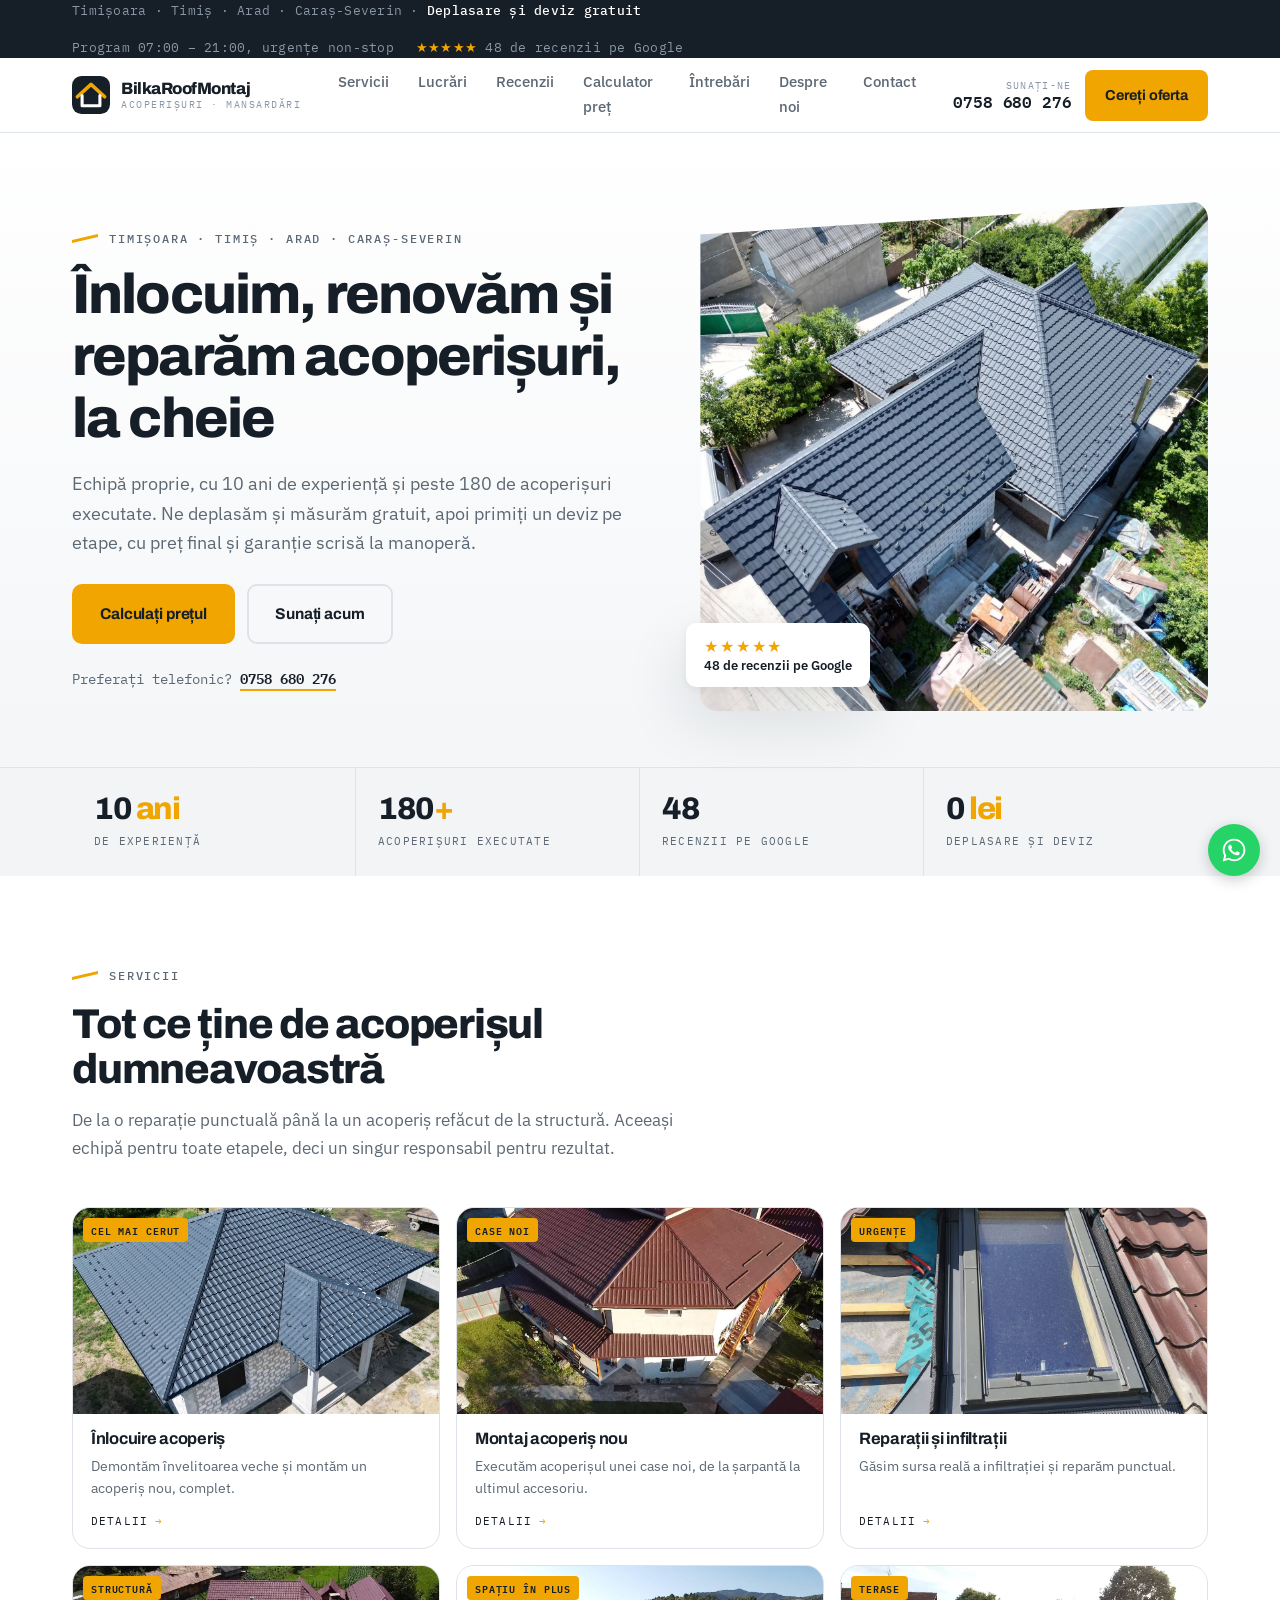
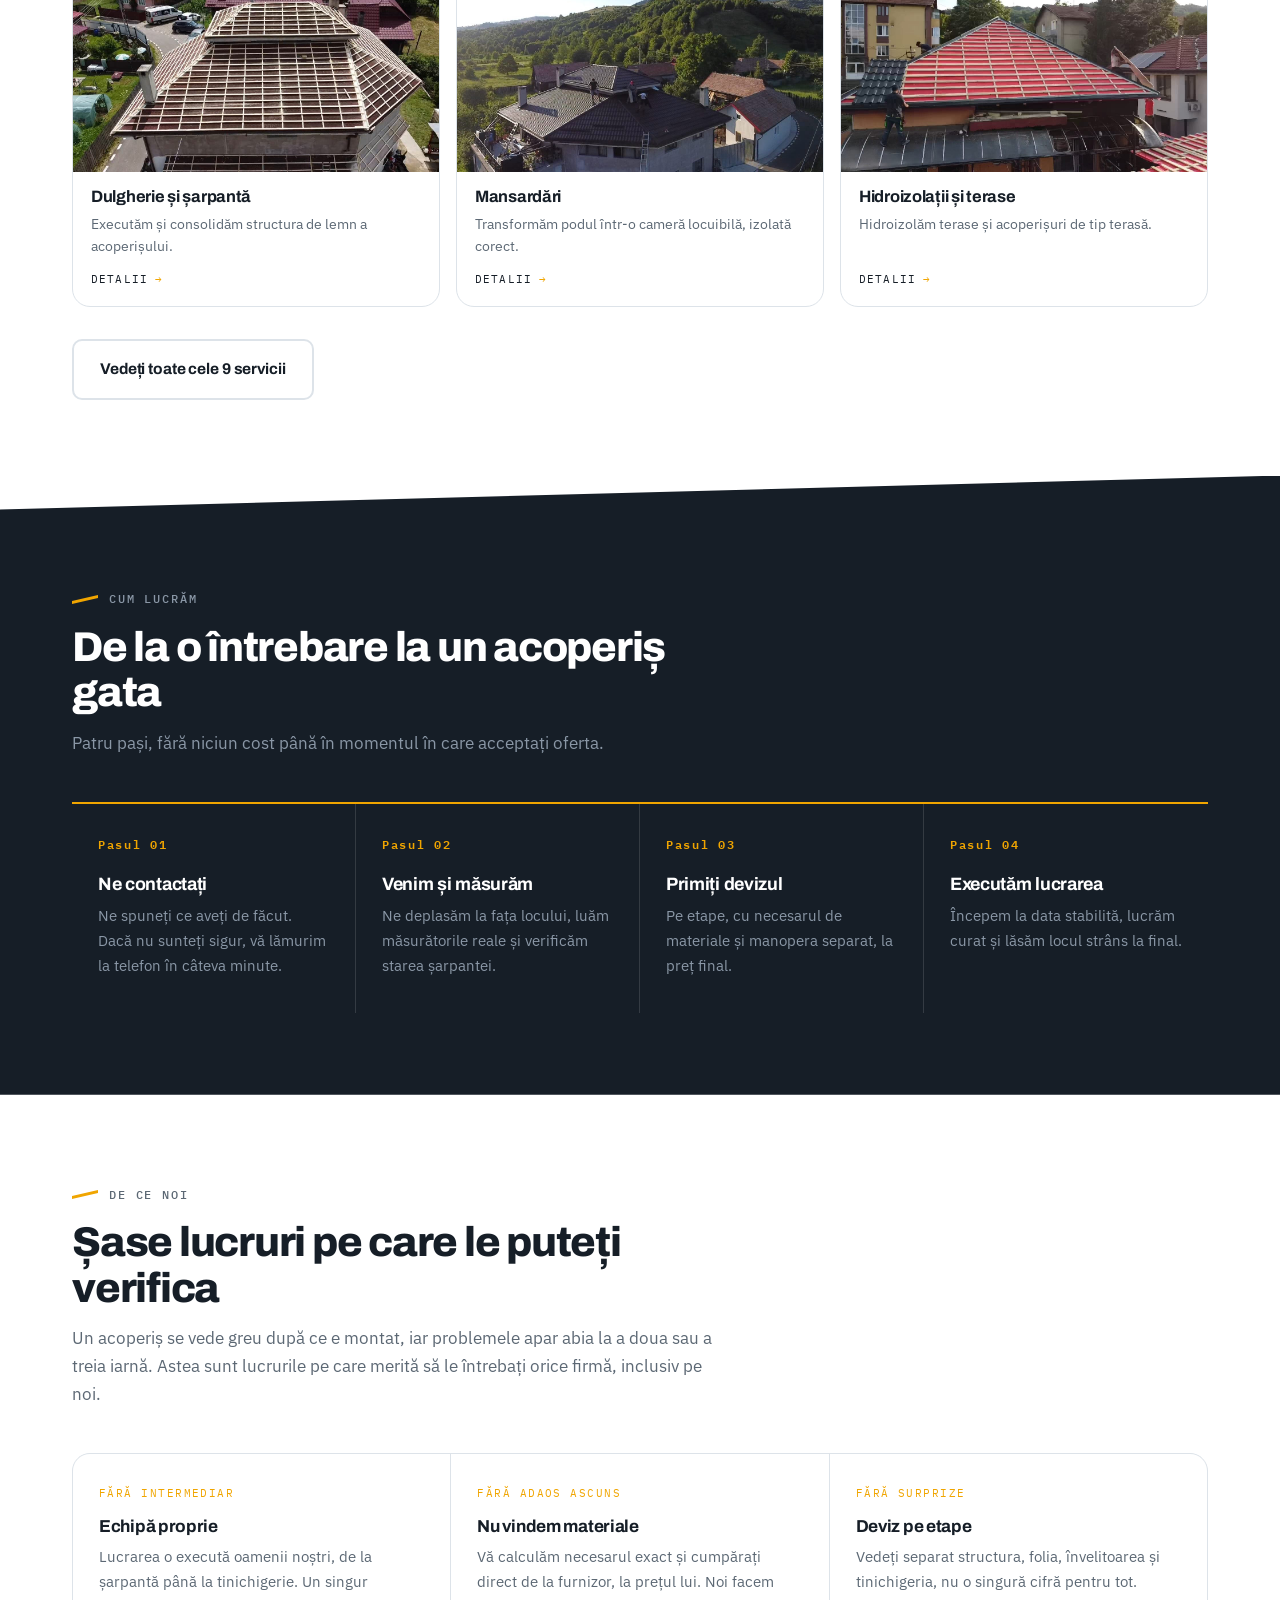
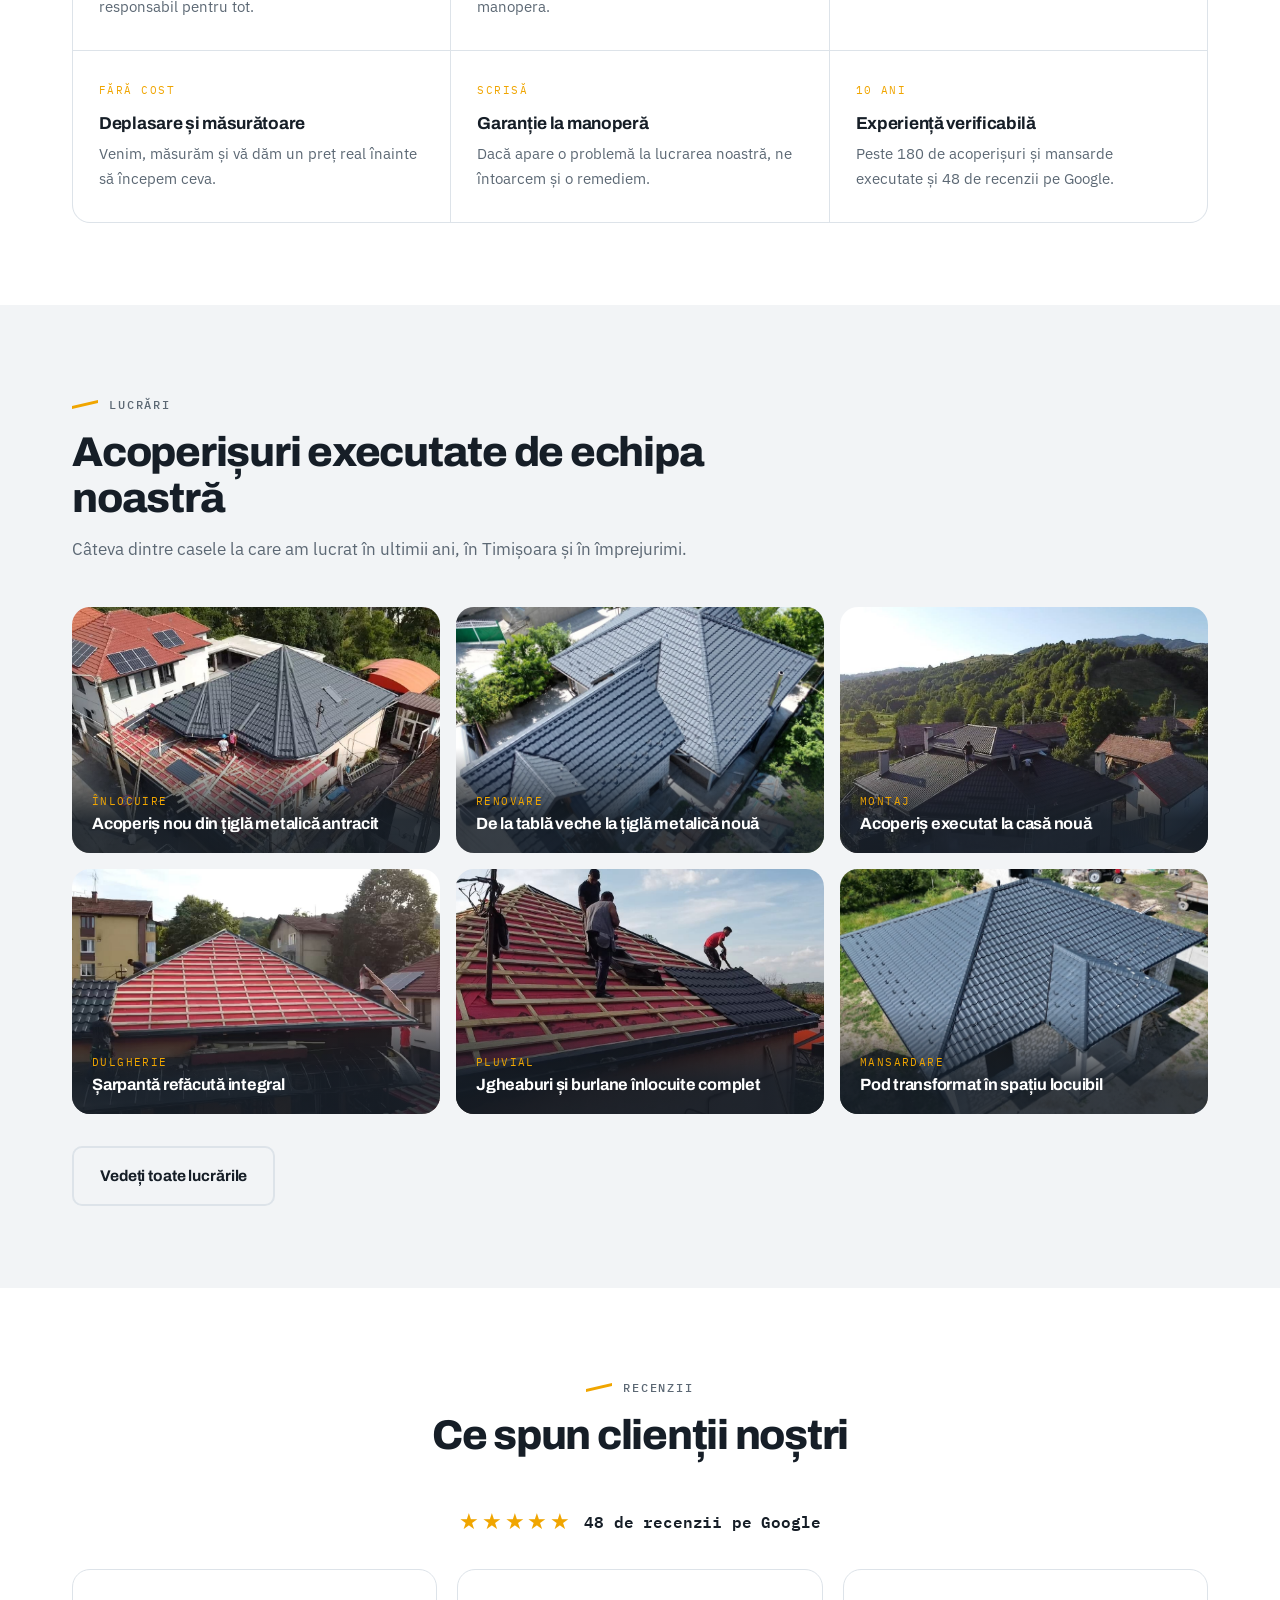
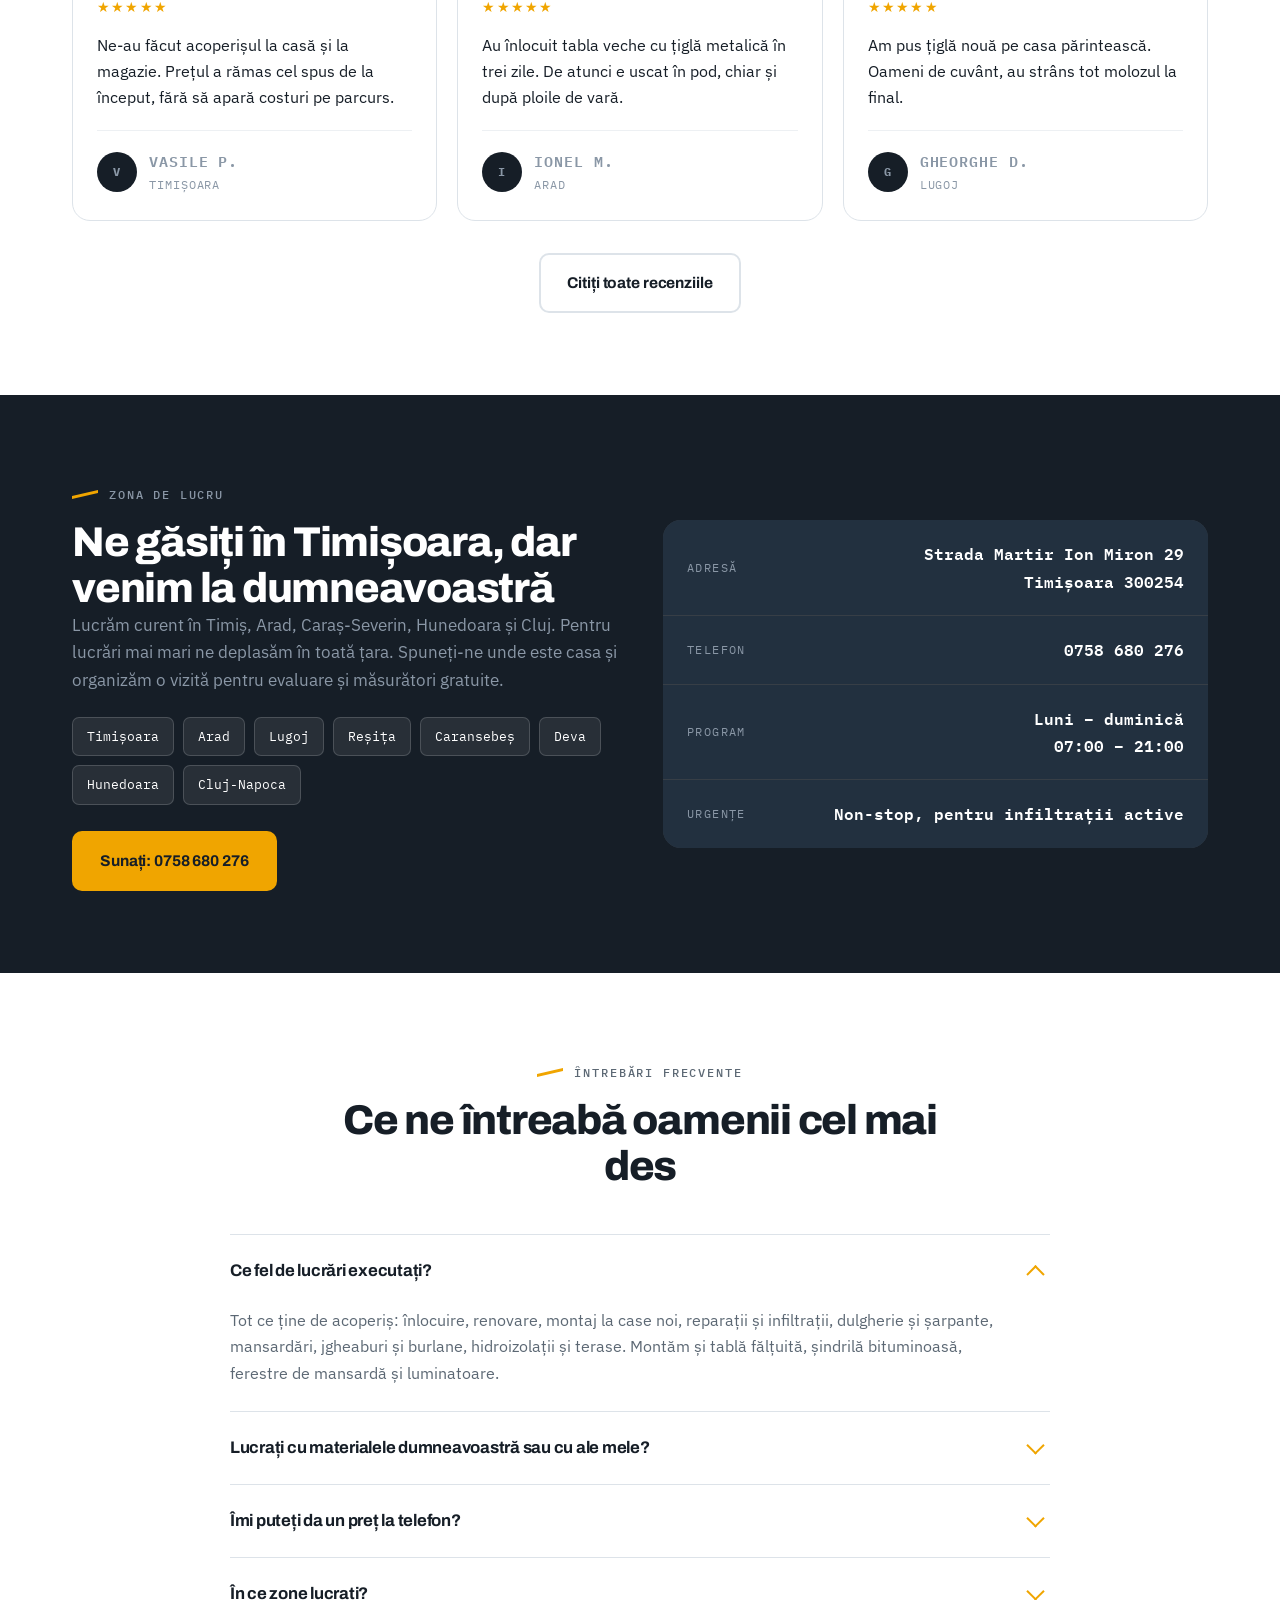
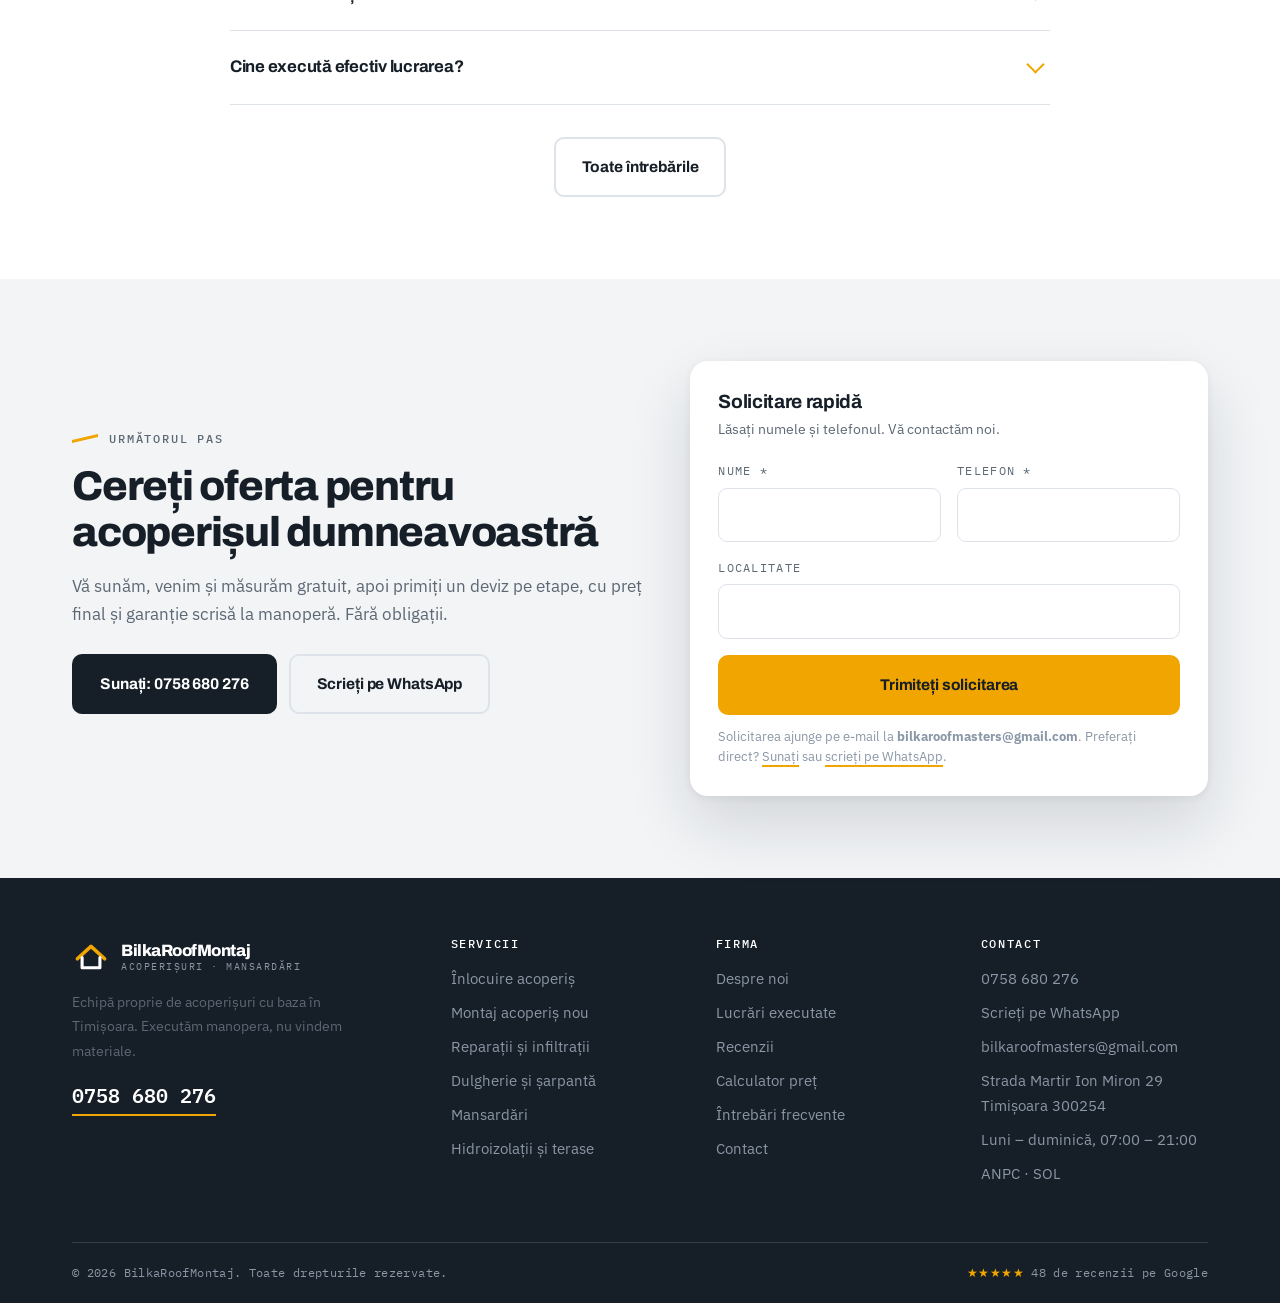
==== commit debf1972: "Suprascriere fisiere" ====
--- a/index.html
+++ b/index.html
@@ -3,457 +3,258 @@
 <head>
 <meta charset="UTF-8">
 <meta name="viewport" content="width=device-width, initial-scale=1">
-<title>Acoperișuri — Înlocuire, renovare și reparații | BilkaRoofMontaj</title>
-<meta name="description" content="Echipă cu 10 ani de experiență, la nivel național. Ne deplasăm și măsurăm gratuit, apoi primiți o ofertă clară, cu preț final și garanție la manoperă. 5,0 ★ din 48 de recenzii Google.">
+<title>Acoperișuri Timișoara — înlocuire, montaj și reparații | BilkaRoofMontaj</title>
+<meta name="description" content="Echipă proprie cu 10 ani de experiență în Timișoara și vestul țării. Deplasare și deviz gratuit, preț final, garanție la manoperă. 5,0 ★ din 48 de recenzii Google.">
 <link rel="canonical" href="https://montaj-acoperis-top.ro/">
 <meta name="robots" content="index, follow, max-image-preview:large">
-<meta name="theme-color" content="#ffffff">
+<meta name="theme-color" content="#161E27">
 <meta property="og:type" content="website">
 <meta property="og:locale" content="ro_RO">
 <meta property="og:site_name" content="BilkaRoofMontaj">
-<meta property="og:title" content="Acoperișuri — Înlocuire, renovare și reparații | BilkaRoofMontaj">
-<meta property="og:description" content="Echipă cu 10 ani de experiență, la nivel național. Ne deplasăm și măsurăm gratuit, apoi primiți o ofertă clară, cu preț final și garanție la manoperă. 5,0 ★ din 48 de recenzii Google.">
+<meta property="og:title" content="Acoperișuri Timișoara — înlocuire, montaj și reparații | BilkaRoofMontaj">
+<meta property="og:description" content="Echipă proprie cu 10 ani de experiență în Timișoara și vestul țării. Deplasare și deviz gratuit, preț final, garanție la manoperă. 5,0 ★ din 48 de recenzii Google.">
 <meta property="og:url" content="https://montaj-acoperis-top.ro/">
 <meta property="og:image" content="https://montaj-acoperis-top.ro/images/hero-1.jpg">
+<meta name="twitter:card" content="summary_large_image">
 <link rel="icon" href="/favicon.svg" type="image/svg+xml">
 <link rel="manifest" href="/site.webmanifest">
 <link rel="preconnect" href="https://fonts.googleapis.com">
 <link rel="preconnect" href="https://fonts.gstatic.com" crossorigin>
-<link href="https://fonts.googleapis.com/css2?family=Inter:wght@400;500;600;700&family=Plus+Jakarta+Sans:wght@700;800&display=swap" rel="stylesheet">
+<link href="https://fonts.googleapis.com/css2?family=Archivo:wght@600;700;800&family=IBM+Plex+Mono:wght@400;500;600&family=IBM+Plex+Sans:wght@400;500;600&display=swap" rel="stylesheet">
 <link rel="stylesheet" href="/assets/style.css">
-<script type="application/ld+json">
-{
- "@context":"https://schema.org",
- "@type":"RoofingContractor",
- "@id":"https://montaj-acoperis-top.ro/#business",
- "name":"BilkaRoofMontaj",
- "description":"Înlocuire, montaj și reparații acoperișuri, dulgherie, hidroizolații și jgheaburi, la nivel național.",
- "telephone":"+40758680276",
- "url":"https://montaj-acoperis-top.ro/",
- "image":"https://montaj-acoperis-top.ro/images/hero-1.jpg",
- "address":{"@type":"PostalAddress","addressCountry":"RO"},
- "areaServed":{"@type":"Country","name":"România"},
- "priceRange":"$$",
- "foundingDate":"2015-01-01",
- "openingHoursSpecification":{"@type":"OpeningHoursSpecification","dayOfWeek":["Monday","Tuesday","Wednesday","Thursday","Friday","Saturday","Sunday"],"opens":"00:00","closes":"23:59"},
- "aggregateRating":{"@type":"AggregateRating","ratingValue":"5.0","reviewCount":"48","bestRating":"5"},
- "review":[
-  {"@type":"Review","author":{"@type":"Person","name":"Vasile"},"reviewRating":{"@type":"Rating","ratingValue":"5"},"reviewBody":"Ne-au făcut acoperișul la casă și la magazie. Prețul a rămas cel spus de la început."},
-  {"@type":"Review","author":{"@type":"Person","name":"Ionel"},"reviewRating":{"@type":"Rating","ratingValue":"5"},"reviewBody":"Au înlocuit tabla veche cu țiglă metalică în trei zile. De atunci e uscat în pod."},
-  {"@type":"Review","author":{"@type":"Person","name":"Gheorghe"},"reviewRating":{"@type":"Rating","ratingValue":"5"},"reviewBody":"Am pus țiglă nouă pe casa părintească. Oameni de cuvânt."}
- ]
-}
-</script><script type="application/ld+json">{"@context":"https://schema.org","@type":"FAQPage","mainEntity":[{"@type":"Question","name":"Ce fel de lucrări executați?","acceptedAnswer":{"@type":"Answer","text":"Tot ce ține de acoperiș: înlocuire, renovare, montaj la case noi, reparații și infiltrații, dulgherie și șarpante, jgheaburi și burlane, hidroizolații și terase. Montăm și panouri sandwich, șindrilă bituminoasă, ferestre de mansardă și luminatoare."}},{"@type":"Question","name":"Lucrați cu materialele dumneavoastră sau cu ale mele?","acceptedAnswer":{"@type":"Answer","text":"Executăm manopera. Vă calculăm necesarul exact de materiale, vă recomandăm furnizori de încredere și cumpărați direct de la ei, la prețul lor. Așa vedeți separat cât plătiți pe materiale și cât pe manoperă, fără adaos ascuns între cele două."}},{"@type":"Question","name":"Îmi puteți da un preț la telefon?","acceptedAnswer":{"@type":"Answer","text":"Vă putem spune la telefon cum stau lucrurile în general și la ce să vă așteptați, dar un preț real vine după măsurătoare. Suprafața reală a unui acoperiș este mai mare decât suprafața casei, uneori cu 30 până la 40 la sută, în funcție de pantă și de formă. Un preț dat fără măsurători aproape întotdeauna crește pe parcurs. Deplasarea și măsurătoarea sunt gratuite."}},{"@type":"Question","name":"În ce zone lucrați?","acceptedAnswer":{"@type":"Answer","text":"Lucrăm la nivel național, cu echipe mobile. Ne spuneți unde este lucrarea și organizăm o vizită pentru evaluare și măsurători gratuite."}},{"@type":"Question","name":"Cine execută efectiv lucrarea?","acceptedAnswer":{"@type":"Answer","text":"Echipa noastră. Nu subcontractăm lucrările către echipe găsite pentru un singur proiect, tocmai ca să existe un singur responsabil pentru toate etapele și cineva la care puteți reveni după finalizare."}},{"@type":"Question","name":"Ce garanție oferiți?","acceptedAnswer":{"@type":"Answer","text":"Oferim garanție la manoperă pentru toate lucrările executate de echipa noastră. Garanția materialelor vine de la producătorul pe care îl alegeți, iar un montaj corect este chiar condiția ca acea garanție să rămână valabilă."}},{"@type":"Question","name":"Cât durează până începeți lucrarea?","acceptedAnswer":{"@type":"Answer","text":"După ce acceptați oferta stabilim împreună data de start și ne încadrăm în termenul convenit. Pentru urgențe, cum ar fi o infiltrație activă, ne organizăm cât mai repede posibil."}},{"@type":"Question","name":"Se poate plăti în rate?","acceptedAnswer":{"@type":"Answer","text":"Da, pentru lucrările mai mari putem discuta eșalonarea plății pe etapele lucrării. Ne spuneți la telefon ce variantă v-ar conveni și vedem ce se poate face."}}]}</script>
+<script type="application/ld+json">{"@context":"https://schema.org","@type":"RoofingContractor","@id":"https://montaj-acoperis-top.ro/#business","name":"BilkaRoofMontaj","description":"Înlocuire, montaj și reparații acoperișuri, dulgherie, mansardări, hidroizolații și jgheaburi.","telephone":"+40758680276","url":"https://montaj-acoperis-top.ro/","image":"https://montaj-acoperis-top.ro/images/hero-1.jpg","hasMap":"https://maps.app.goo.gl/5yu8v53zWMhieLG68","address":{"@type":"PostalAddress","streetAddress":"Strada Martir Ion Miron 29","addressLocality":"Timișoara","postalCode":"300254","addressRegion":"Timiș","addressCountry":"RO"},"areaServed":[{"@type":"City","name":"Timișoara"},{"@type":"City","name":"Arad"},{"@type":"City","name":"Lugoj"},{"@type":"City","name":"Reșița"},{"@type":"City","name":"Caransebeș"},{"@type":"City","name":"Deva"},{"@type":"City","name":"Hunedoara"},{"@type":"City","name":"Cluj-Napoca"}],"priceRange":"$$","foundingDate":"2016-01-01","openingHoursSpecification":{"@type":"OpeningHoursSpecification","dayOfWeek":["Monday","Tuesday","Wednesday","Thursday","Friday","Saturday","Sunday"],"opens":"07:00","closes":"21:00"},"aggregateRating":{"@type":"AggregateRating","ratingValue":"5.0","reviewCount":"48","bestRating":"5"},"review":[{"@type":"Review","author":{"@type":"Person","name":"Vasile P."},"reviewRating":{"@type":"Rating","ratingValue":"5"},"reviewBody":"Ne-au făcut acoperișul la casă și la magazie. Prețul a rămas cel spus de la început, fără să apară costuri pe parcurs."},{"@type":"Review","author":{"@type":"Person","name":"Ionel M."},"reviewRating":{"@type":"Rating","ratingValue":"5"},"reviewBody":"Au înlocuit tabla veche cu țiglă metalică în trei zile. De atunci e uscat în pod, chiar și după ploile de vară."},{"@type":"Review","author":{"@type":"Person","name":"Gheorghe D."},"reviewRating":{"@type":"Rating","ratingValue":"5"},"reviewBody":"Am pus țiglă nouă pe casa părintească. Oameni de cuvânt, au strâns tot molozul la final."}]}</script><script type="application/ld+json">{"@context":"https://schema.org","@type":"FAQPage","mainEntity":[{"@type":"Question","name":"Ce fel de lucrări executați?","acceptedAnswer":{"@type":"Answer","text":"Tot ce ține de acoperiș: înlocuire, renovare, montaj la case noi, reparații și infiltrații, dulgherie și șarpante, mansardări, jgheaburi și burlane, hidroizolații și terase. Montăm și tablă fălțuită, șindrilă bituminoasă, ferestre de mansardă și luminatoare."}},{"@type":"Question","name":"Lucrați cu materialele dumneavoastră sau cu ale mele?","acceptedAnswer":{"@type":"Answer","text":"Executăm manopera. Vă calculăm necesarul exact de materiale, vă recomandăm furnizori de încredere și cumpărați direct de la ei, la prețul lor. Așa vedeți separat cât plătiți pe materiale și cât pe manoperă, fără adaos ascuns între cele două."}},{"@type":"Question","name":"Îmi puteți da un preț la telefon?","acceptedAnswer":{"@type":"Answer","text":"Vă putem spune la telefon cum stau lucrurile în general și la ce să vă așteptați, dar un preț real vine după măsurătoare. Suprafața reală a unui acoperiș este mai mare decât amprenta casei, uneori cu 30 până la 50 la sută, în funcție de pantă și de formă. Un preț dat fără măsurători aproape întotdeauna crește pe parcurs. Deplasarea și măsurătoarea sunt gratuite."}},{"@type":"Question","name":"În ce zone lucrați?","acceptedAnswer":{"@type":"Answer","text":"Baza noastră este în Timișoara. Lucrăm curent în Timiș, Arad, Caraș-Severin, Hunedoara și Cluj, iar pentru lucrări mai mari ne deplasăm în toată țara. Deplasarea pentru evaluare și măsurători este gratuită."}},{"@type":"Question","name":"Cine execută efectiv lucrarea?","acceptedAnswer":{"@type":"Answer","text":"Echipa noastră. Nu subcontractăm lucrările către echipe găsite pentru un singur proiect, tocmai ca să existe un singur responsabil pentru toate etapele și cineva la care puteți reveni după finalizare."}},{"@type":"Question","name":"Ce garanție oferiți?","acceptedAnswer":{"@type":"Answer","text":"Oferim garanție scrisă la manoperă pentru toate lucrările executate de echipa noastră. Garanția materialelor vine de la producătorul pe care îl alegeți, iar un montaj corect este chiar condiția ca acea garanție să rămână valabilă."}},{"@type":"Question","name":"Cât durează o lucrare?","acceptedAnswer":{"@type":"Answer","text":"O înlocuire de acoperiș la o casă obișnuită durează în general între trei și șapte zile lucrătoare, în funcție de suprafață, de formă și de starea șarpantei. O reparație punctuală se rezolvă de obicei într-o zi. Vă dăm un termen în ofertă și vă anunțăm din timp dacă vremea ne obligă să îl decalăm."}},{"@type":"Question","name":"Se poate lucra iarna?","acceptedAnswer":{"@type":"Answer","text":"Da, pentru reparații și pentru intervenții de urgență. Înlocuirile mari le programăm în sezon, pentru că acoperișul stă desfăcut o parte din timp și nu vrem să lăsăm casa descoperită pe ninsoare."}},{"@type":"Question","name":"Se poate plăti în rate?","acceptedAnswer":{"@type":"Answer","text":"Pentru lucrările mai mari putem eșalona plata pe etapele lucrării. Ne spuneți la telefon ce variantă v-ar conveni și vedem ce se poate face."}},{"@type":"Question","name":"Ce se întâmplă dacă apar surprize după ce se demontează?","acceptedAnswer":{"@type":"Answer","text":"La acoperișurile vechi, starea reală a lemnului se vede abia după ce se scoate învelitoarea. Vă spunem de la început ce ar putea apărea și cât costă fiecare situație, apoi vă sunăm și vă arătăm înainte să lucrăm ceva ce nu era în deviz."}}]}</script>
 </head>
 <body>
 <div class="topbar"><div class="wrap">
-  <span>Acoperire națională · <b>Deplasare și deviz gratuit</b></span>
-  <span class="tb-r"><span>Program non-stop pentru urgențe</span><span>5,0 ★ · 48 de recenzii pe Google</span></span>
+  <span>Timișoara · Timiș · Arad · Caraș-Severin · <b>Deplasare și deviz gratuit</b></span>
+  <span class="tb-r"><span>Program 07:00 – 21:00, urgențe non-stop</span>
+  <span><span class="tb-star">★★★★★</span> 48 de recenzii pe Google</span></span>
 </div></div>
 
 <header class="hdr">
   <div class="wrap">
-    <a class="brand" href="/"><svg viewBox="0 0 32 32" aria-hidden="true"><rect width="32" height="32" rx="8" fill="#141110"/><path d="M5 17 L16 7 L27 17" stroke="#c43a17" stroke-width="3" stroke-linecap="round" stroke-linejoin="round" fill="none"/><path d="M8.5 15.5 L8.5 25 L23.5 25 L23.5 15.5" stroke="#F6F1EA" stroke-width="3" stroke-linecap="round" stroke-linejoin="round" fill="none"/></svg><span class="brand-t"><b>BilkaRoofMontaj</b><span>Acoperișuri · Dulgherie</span></span></a>
-    <nav class="nav"><a href="/servicii/">Servicii</a><a href="/lucrari/">Lucrări</a><a href="/recenzii/">Recenzii</a><a href="/calculator-pret/">Calculator preț</a><a href="/intrebari-frecvente/">Întrebări</a><a href="/contact/">Contact</a></nav>
+    <a class="brand" href="/" aria-label="BilkaRoofMontaj — pagina principală"><svg viewBox="0 0 32 32" aria-hidden="true"><rect width="32" height="32" rx="8" fill="#161E27"/><path d="M4.5 17.5 L16 7 L27.5 17.5" stroke="#F0A500" stroke-width="3" stroke-linecap="round" stroke-linejoin="round" fill="none"/><path d="M8.5 16.5 V25 H23.5 V16.5" stroke="#FFFFFF" stroke-width="2.6" stroke-linecap="round" stroke-linejoin="round" fill="none"/></svg>
+      <span class="brand-t"><b>BilkaRoofMontaj</b><span>Acoperișuri · Mansardări</span></span></a>
+    <nav class="nav" aria-label="Navigare principală"><a href="/servicii/">Servicii</a><a href="/lucrari/">Lucrări</a><a href="/recenzii/">Recenzii</a><a href="/calculator-pret/">Calculator preț</a><a href="/intrebari-frecvente/">Întrebări</a><a href="/despre/">Despre noi</a><a href="/contact/">Contact</a></nav>
     <div class="hdr-cta">
-      <a class="hdr-tel" href="tel:+40758680276"><span>Contact vânzări</span><b>0758 680 276</b></a>
+      <a class="hdr-tel" href="tel:+40758680276"><span>Sunați-ne</span><b>0758 680 276</b></a>
       <a class="btn btn-p btn-sm" href="/calculator-pret/">Cereți oferta</a>
-    </div>
-    <button class="burger" aria-label="Meniu" aria-expanded="false"><span></span></button>
-  </div>
-  <nav class="mnav">
-    <a href="/servicii/">Servicii</a><a href="/lucrari/">Lucrări</a><a href="/recenzii/">Recenzii</a><a href="/calculator-pret/">Calculator preț</a><a href="/intrebari-frecvente/">Întrebări</a><a href="/contact/">Contact</a>
-    <div class="m-act">
-      <a class="btn btn-d btn-blk" href="tel:+40758680276"><svg viewBox="0 0 24 24" fill="none" stroke="currentColor" stroke-width="1.9" stroke-linecap="round" stroke-linejoin="round" aria-hidden="true"><path d="M22 16.9v3a2 2 0 0 1-2.2 2 19.8 19.8 0 0 1-8.6-3.1 19.5 19.5 0 0 1-6-6A19.8 19.8 0 0 1 2.1 4.2 2 2 0 0 1 4.1 2h3a2 2 0 0 1 2 1.7c.1 1 .4 1.9.7 2.8a2 2 0 0 1-.5 2.1L8.1 9.9a16 16 0 0 0 6 6l1.3-1.2a2 2 0 0 1 2.1-.5c.9.3 1.8.6 2.8.7a2 2 0 0 1 1.7 2z"/></svg> 0758 680 276</a>
-      <a class="btn btn-p btn-blk" href="/calculator-pret/">Cereți oferta</a>
-    </div>
-  </nav>
+      <button class="burger" aria-label="Deschideți meniul" aria-expanded="false"><i></i><i></i><i></i></button>
+    </div>
+  </div>
+  <div class="mnav"><div class="wrap"><a href="/servicii/">Servicii</a><a href="/lucrari/">Lucrări</a><a href="/recenzii/">Recenzii</a><a href="/calculator-pret/">Calculator preț</a><a href="/intrebari-frecvente/">Întrebări</a><a href="/despre/">Despre noi</a><a href="/contact/">Contact</a>
+    <div class="mnav-cta">
+      <a class="btn btn-d" href="tel:+40758680276">Sunați: 0758 680 276</a>
+      <a class="btn btn-p" href="/calculator-pret/">Cereți oferta</a>
+    </div></div></div>
 </header>
-<main>
-<section class="hero" id="top">
-  <div class="wrap"><div class="hero-grid">
-    <div>
-      <span class="eyebrow"><svg viewBox="0 0 24 24" fill="none" stroke="currentColor" stroke-width="1.9" stroke-linecap="round" stroke-linejoin="round" aria-hidden="true"><path d="M20 10c0 6-8 12-8 12s-8-6-8-12a8 8 0 1 1 16 0z"/><circle cx="12" cy="10" r="3"/></svg> Acoperire națională · Echipe mobile</span>
-      <h1>Înlocuim, renovăm și reparăm <em>acoperișuri</em>, la cheie</h1>
-      <p class="lead">Echipă cu 10 ani de experiență și peste 150 de proiecte finalizate. Ne deplasăm și măsurăm gratuit, apoi primiți o ofertă clară, cu preț final și garanție la manoperă.</p>
-      <div class="gbadge"><svg class="g" viewBox="0 0 48 48" aria-hidden="true"><path fill="#4285F4" d="M45.1 24.5c0-1.6-.1-2.8-.4-4H24v7.5h12.1c-.2 2-1.6 5-4.5 7l6.9 5.4c4.1-3.8 6.6-9.4 6.6-15.9z"/><path fill="#34A853" d="M24 46c5.9 0 10.9-2 14.5-5.3l-6.9-5.4c-1.9 1.3-4.4 2.2-7.6 2.2-5.8 0-10.7-3.8-12.5-9.1l-7.1 5.5C7.9 41.1 15.4 46 24 46z"/><path fill="#FBBC05" d="M11.5 28.4c-.5-1.4-.7-2.9-.7-4.4s.3-3 .7-4.4l-7.1-5.5C2.9 17 2 20.4 2 24s.9 7 2.4 9.9z"/><path fill="#EA4335" d="M24 9.5c4.1 0 6.9 1.8 8.5 3.3l6.2-6C34.9 3.3 29.9 1 24 1 15.4 1 7.9 5.9 4.4 14.1l7.1 5.5C13.3 14.3 18.2 9.5 24 9.5z"/></svg>
-  <div><div class="sc">5,0</div><div class="st">★★★★★</div></div>
-  <div class="tx"><b>48</b> de recenzii pe Google</div>
-</div>
-      <div class="pills">
-        <span class="pill"><svg viewBox="0 0 24 24" fill="none" stroke="currentColor" stroke-width="1.9" stroke-linecap="round" stroke-linejoin="round" aria-hidden="true"><path d="M20 6L9 17l-5-5"/></svg> Deplasare și deviz gratuit</span>
-        <span class="pill"><svg viewBox="0 0 24 24" fill="none" stroke="currentColor" stroke-width="1.9" stroke-linecap="round" stroke-linejoin="round" aria-hidden="true"><path d="M20 6L9 17l-5-5"/></svg> Garanție la manoperă</span>
-        <span class="pill"><svg viewBox="0 0 24 24" fill="none" stroke="currentColor" stroke-width="1.9" stroke-linecap="round" stroke-linejoin="round" aria-hidden="true"><path d="M20 6L9 17l-5-5"/></svg> Echipă proprie</span>
-      </div>
-      <div class="hero-act">
-        <a class="btn btn-p" href="/calculator-pret/">Cereți o ofertă gratuită</a>
-        <a class="btn btn-o" href="tel:+40758680276"><svg viewBox="0 0 24 24" fill="none" stroke="currentColor" stroke-width="1.9" stroke-linecap="round" stroke-linejoin="round" aria-hidden="true"><path d="M22 16.9v3a2 2 0 0 1-2.2 2 19.8 19.8 0 0 1-8.6-3.1 19.5 19.5 0 0 1-6-6A19.8 19.8 0 0 1 2.1 4.2 2 2 0 0 1 4.1 2h3a2 2 0 0 1 2 1.7c.1 1 .4 1.9.7 2.8a2 2 0 0 1-.5 2.1L8.1 9.9a16 16 0 0 0 6 6l1.3-1.2a2 2 0 0 1 2.1-.5c.9.3 1.8.6 2.8.7a2 2 0 0 1 1.7 2z"/></svg> Sunați acum</a>
-      </div>
-      <p class="hero-tel">Preferați telefonic? <a href="tel:+40758680276">0758 680 276</a></p>
-    </div>
-    <div class="formcard">
-  <h2>Cereți o ofertă gratuită</h2>
-  <p class="fsub">Completați și vă sunăm în cel mai scurt timp. Fără obligații.</p>
-  <form data-lead novalidate>
-    <div class="ferr">Vă rugăm să verificați numele, numărul de telefon și localitatea, apoi să trimiteți din nou.</div>
-    <div class="fok">Vă mulțumim! Se deschide WhatsApp cu solicitarea completată — apăsați trimite și vă răspundem rapid.</div>
-    <input class="hp" type="text" name="company" tabindex="-1" autocomplete="off" aria-hidden="true">
-    <div class="fgrid">
-      <div class="f2">
-        <div class="field"><label for="hero-n">Nume <i>*</i></label><input id="hero-n" name="nume" type="text" autocomplete="name" placeholder="Numele dumneavoastră"></div>
-        <div class="field"><label for="hero-t">Telefon <i>*</i></label><input id="hero-t" name="telefon" type="tel" inputmode="tel" autocomplete="tel" placeholder="07xx xxx xxx"></div>
-      </div>
-      <div class="field"><label for="hero-o">Localitate / județ <i>*</i></label><input id="hero-o" name="oras" type="text" placeholder="Unde este lucrarea?"></div>
-      
-      <div class="field">
-        <label for="hero-l">Ce lucrare vă interesează?</label>
-        <select id="hero-l" name="lucrare">
-          <option value="">Alegeți din listă</option>
-          <option>Înlocuire acoperiș</option>
-          <option>Montaj acoperiș nou</option>
-          <option>Renovare sau restaurare acoperiș</option>
-          <option>Reparații și infiltrații</option>
-          <option>Dulgherie și șarpantă</option>
-          <option>Hidroizolații și folie anticondens</option>
-          <option>Jgheaburi și burlane</option>
-          <option>Altă lucrare</option>
-        </select>
-      </div>
-      <button class="btn btn-p btn-blk" type="submit">Trimiteți solicitarea</button>
-      <p class="fnote">Fără obligații. Vă contactăm în cel mai scurt timp.<br>Sau sunați direct: <a href="tel:+40758680276"><b>0758 680 276</b></a></p>
-    </div>
+
+<section class="hero"><div class="wrap"><div class="hero-g">
+  <div>
+    <span class="eyebrow">Timișoara · Timiș · Arad · Caraș-Severin</span>
+    <h1>Înlocuim, renovăm și reparăm acoperișuri, la cheie</h1>
+    <p class="hero-lead">Echipă proprie, cu 10 ani de experiență și peste 180 de acoperișuri executate. Ne deplasăm și măsurăm gratuit, apoi primiți un deviz pe etape, cu preț final și garanție scrisă la manoperă.</p>
+    <div class="hero-act">
+      <a class="btn btn-p" href="/calculator-pret/">Calculați prețul</a>
+      <a class="btn btn-o" href="tel:+40758680276">Sunați acum</a>
+    </div>
+    <p class="hero-tel">Preferați telefonic? <a href="tel:+40758680276">0758 680 276</a></p>
+  </div>
+  <div class="hero-ph">
+    <img src="/images/hero-1.jpg" alt="Acoperiș din țiglă metalică montat de echipa BilkaRoofMontaj" width="900" height="600" fetchpriority="high">
+    <div class="hero-badge">
+      <span class="hb-t"><span class="stars" aria-label="5 din 5 stele">★★★★★</span><b>48 de recenzii pe Google</b></span>
+    </div>
+  </div>
+</div></div>
+
+<div class="spec"><div class="wrap"><div class="spec-g">
+  <div class="spec-i"><div class="spec-n">10<em> ani</em></div><div class="spec-l">De experiență</div></div>
+  <div class="spec-i"><div class="spec-n">180<em>+</em></div><div class="spec-l">Acoperișuri executate</div></div>
+  <div class="spec-i"><div class="spec-n">48</div><div class="spec-l">Recenzii pe Google</div></div>
+  <div class="spec-i"><div class="spec-n">0<em> lei</em></div><div class="spec-l">Deplasare și deviz</div></div>
+</div></div></div>
+</section>
+
+<section class="sec"><div class="wrap">
+  <div class="sec-h rv"><span class="eyebrow">Servicii</span>
+    <h2>Tot ce ține de acoperișul dumneavoastră</h2>
+    <p>De la o reparație punctuală până la un acoperiș refăcut de la structură. Aceeași echipă pentru toate etapele, deci un singur responsabil pentru rezultat.</p></div>
+  <div class="svc"><article class="svc-c rv">
+      <div class="svc-ph"><img src="/images/svc-metalica.jpg" alt="Înlocuire acoperiș — lucrare executată de echipa BilkaRoofMontaj" loading="lazy" width="640" height="400">
+        <span class="svc-tag">Cel mai cerut</span></div>
+      <div class="svc-b"><h3>Înlocuire acoperiș</h3><p>Demontăm învelitoarea veche și montăm un acoperiș nou, complet.</p>
+        <a class="svc-more" href="/servicii/#inlocuire">Detalii</a></div></article><article class="svc-c rv">
+      <div class="svc-ph"><img src="/images/svc-ceramica.jpg" alt="Montaj acoperiș nou — lucrare executată de echipa BilkaRoofMontaj" loading="lazy" width="640" height="400">
+        <span class="svc-tag">Case noi</span></div>
+      <div class="svc-b"><h3>Montaj acoperiș nou</h3><p>Executăm acoperișul unei case noi, de la șarpantă la ultimul accesoriu.</p>
+        <a class="svc-more" href="/servicii/#montaj-nou">Detalii</a></div></article><article class="svc-c rv">
+      <div class="svc-ph"><img src="/images/svc-reparatii.jpg" alt="Reparații și infiltrații — lucrare executată de echipa BilkaRoofMontaj" loading="lazy" width="640" height="400">
+        <span class="svc-tag">Urgențe</span></div>
+      <div class="svc-b"><h3>Reparații și infiltrații</h3><p>Găsim sursa reală a infiltrației și reparăm punctual.</p>
+        <a class="svc-more" href="/servicii/#reparatii">Detalii</a></div></article><article class="svc-c rv">
+      <div class="svc-ph"><img src="/images/svc-dulgherie.jpg" alt="Dulgherie și șarpantă — lucrare executată de echipa BilkaRoofMontaj" loading="lazy" width="640" height="400">
+        <span class="svc-tag">Structură</span></div>
+      <div class="svc-b"><h3>Dulgherie și șarpantă</h3><p>Executăm și consolidăm structura de lemn a acoperișului.</p>
+        <a class="svc-more" href="/servicii/#dulgherie">Detalii</a></div></article><article class="svc-c rv">
+      <div class="svc-ph"><img src="/images/svc-sandwich.jpg" alt="Mansardări — lucrare executată de echipa BilkaRoofMontaj" loading="lazy" width="640" height="400">
+        <span class="svc-tag">Spațiu în plus</span></div>
+      <div class="svc-b"><h3>Mansardări</h3><p>Transformăm podul într-o cameră locuibilă, izolată corect.</p>
+        <a class="svc-more" href="/servicii/#mansardari">Detalii</a></div></article><article class="svc-c rv">
+      <div class="svc-ph"><img src="/images/svc-hidroizolatii.jpg" alt="Hidroizolații și terase — lucrare executată de echipa BilkaRoofMontaj" loading="lazy" width="640" height="400">
+        <span class="svc-tag">Terase</span></div>
+      <div class="svc-b"><h3>Hidroizolații și terase</h3><p>Hidroizolăm terase și acoperișuri de tip terasă.</p>
+        <a class="svc-more" href="/servicii/#hidroizolatii">Detalii</a></div></article></div>
+  <div style="margin-top:32px"><a class="btn btn-o" href="/servicii/">Vedeți toate cele 9 servicii</a></div>
+</div></section>
+
+<section class="sec sec-dark sec-pitch"><div class="wrap">
+  <div class="sec-h rv"><span class="eyebrow eyebrow-l">Cum lucrăm</span>
+    <h2>De la o întrebare la un acoperiș gata</h2>
+    <p>Patru pași, fără niciun cost până în momentul în care acceptați oferta.</p></div>
+  <div class="proc rv"><div class="proc-i"><span class="proc-n">Pasul 01</span>
+      <h3>Ne contactați</h3><p>Ne spuneți ce aveți de făcut. Dacă nu sunteți sigur, vă lămurim la telefon în câteva minute.</p></div><div class="proc-i"><span class="proc-n">Pasul 02</span>
+      <h3>Venim și măsurăm</h3><p>Ne deplasăm la fața locului, luăm măsurătorile reale și verificăm starea șarpantei.</p></div><div class="proc-i"><span class="proc-n">Pasul 03</span>
+      <h3>Primiți devizul</h3><p>Pe etape, cu necesarul de materiale și manopera separat, la preț final.</p></div><div class="proc-i"><span class="proc-n">Pasul 04</span>
+      <h3>Executăm lucrarea</h3><p>Începem la data stabilită, lucrăm curat și lăsăm locul strâns la final.</p></div></div>
+</div></section>
+
+<section class="sec"><div class="wrap">
+  <div class="sec-h rv"><span class="eyebrow">De ce noi</span>
+    <h2>Șase lucruri pe care le puteți verifica</h2>
+    <p>Un acoperiș se vede greu după ce e montat, iar problemele apar abia la a doua sau a treia iarnă. Astea sunt lucrurile pe care merită să le întrebați orice firmă, inclusiv pe noi.</p></div>
+  <div class="why rv"><div class="why-i"><span class="why-k">Fără intermediar</span><h3>Echipă proprie</h3><p>Lucrarea o execută oamenii noștri, de la șarpantă până la tinichigerie. Un singur responsabil pentru tot.</p></div><div class="why-i"><span class="why-k">Fără adaos ascuns</span><h3>Nu vindem materiale</h3><p>Vă calculăm necesarul exact și cumpărați direct de la furnizor, la prețul lui. Noi facem manopera.</p></div><div class="why-i"><span class="why-k">Fără surprize</span><h3>Deviz pe etape</h3><p>Vedeți separat structura, folia, învelitoarea și tinichigeria, nu o singură cifră pentru tot.</p></div><div class="why-i"><span class="why-k">Fără cost</span><h3>Deplasare și măsurătoare</h3><p>Venim, măsurăm și vă dăm un preț real înainte să începem ceva.</p></div><div class="why-i"><span class="why-k">Scrisă</span><h3>Garanție la manoperă</h3><p>Dacă apare o problemă la lucrarea noastră, ne întoarcem și o remediem.</p></div><div class="why-i"><span class="why-k">10 ani</span><h3>Experiență verificabilă</h3><p>Peste 180 de acoperișuri și mansarde executate și 48 de recenzii pe Google.</p></div></div>
+</div></section>
+
+<section class="sec sec-paper"><div class="wrap">
+  <div class="sec-h rv"><span class="eyebrow">Lucrări</span>
+    <h2>Acoperișuri executate de echipa noastră</h2>
+    <p>Câteva dintre casele la care am lucrat în ultimii ani, în Timișoara și în împrejurimi.</p></div>
+  <div class="work"><a class="work-c rv" href="/lucrari/">
+      <img src="/images/pf-01.jpg" alt="Acoperiș nou din țiglă metalică antracit — Casă individuală, Timișoara" loading="lazy" width="600" height="450">
+      <div class="work-o"><span>Înlocuire</span><h3>Acoperiș nou din țiglă metalică antracit</h3></div></a><a class="work-c rv" href="/lucrari/">
+      <img src="/images/pf-02.jpg" alt="De la tablă veche la țiglă metalică nouă — Casă la curte, jud. Timiș" loading="lazy" width="600" height="450">
+      <div class="work-o"><span>Renovare</span><h3>De la tablă veche la țiglă metalică nouă</h3></div></a><a class="work-c rv" href="/lucrari/">
+      <img src="/images/pf-03.jpg" alt="Acoperiș executat la casă nouă — Construcție nouă, Arad" loading="lazy" width="600" height="450">
+      <div class="work-o"><span>Montaj</span><h3>Acoperiș executat la casă nouă</h3></div></a><a class="work-c rv" href="/lucrari/">
+      <img src="/images/pf-04.jpg" alt="Șarpantă refăcută integral — Casă veche, Lugoj" loading="lazy" width="600" height="450">
+      <div class="work-o"><span>Dulgherie</span><h3>Șarpantă refăcută integral</h3></div></a><a class="work-c rv" href="/lucrari/">
+      <img src="/images/pf-05.jpg" alt="Jgheaburi și burlane înlocuite complet — Casă cu etaj, Timișoara" loading="lazy" width="600" height="450">
+      <div class="work-o"><span>Pluvial</span><h3>Jgheaburi și burlane înlocuite complet</h3></div></a><a class="work-c rv" href="/lucrari/">
+      <img src="/images/pf-06.jpg" alt="Pod transformat în spațiu locuibil — Locuință, jud. Timiș" loading="lazy" width="600" height="450">
+      <div class="work-o"><span>Mansardare</span><h3>Pod transformat în spațiu locuibil</h3></div></a></div>
+  <div style="margin-top:32px"><a class="btn btn-o" href="/lucrari/">Vedeți toate lucrările</a></div>
+</div></section>
+
+<section class="sec"><div class="wrap">
+  <div class="sec-h sec-h-c rv"><span class="eyebrow">Recenzii</span>
+    <h2>Ce spun clienții noștri</h2></div>
+  <div class="rev-line rv"><span class="stars" aria-label="5 din 5 stele">★★★★★</span><b>48 de recenzii pe Google</b></div>
+  <div class="rev-g"><article class="rev-c"><span class="stars" aria-label="5 din 5 stele">★★★★★</span>
+  <p>Ne-au făcut acoperișul la casă și la magazie. Prețul a rămas cel spus de la început, fără să apară costuri pe parcurs.</p>
+  <div class="rev-who"><span class="rev-av" aria-hidden="true">V</span>
+    <span><b>Vasile P.</b><span>Timișoara</span></span></div></article><article class="rev-c"><span class="stars" aria-label="5 din 5 stele">★★★★★</span>
+  <p>Au înlocuit tabla veche cu țiglă metalică în trei zile. De atunci e uscat în pod, chiar și după ploile de vară.</p>
+  <div class="rev-who"><span class="rev-av" aria-hidden="true">I</span>
+    <span><b>Ionel M.</b><span>Arad</span></span></div></article><article class="rev-c"><span class="stars" aria-label="5 din 5 stele">★★★★★</span>
+  <p>Am pus țiglă nouă pe casa părintească. Oameni de cuvânt, au strâns tot molozul la final.</p>
+  <div class="rev-who"><span class="rev-av" aria-hidden="true">G</span>
+    <span><b>Gheorghe D.</b><span>Lugoj</span></span></div></article></div>
+  <div style="margin-top:32px;text-align:center"><a class="btn btn-o" href="/recenzii/">Citiți toate recenziile</a></div>
+</div></section>
+
+<section class="sec sec-dark"><div class="wrap"><div class="zone">
+  <div>
+    <span class="eyebrow eyebrow-l">Zona de lucru</span>
+    <h2>Ne găsiți în Timișoara, dar venim la dumneavoastră</h2>
+    <p>Lucrăm curent în Timiș, Arad, Caraș-Severin, Hunedoara și Cluj. Pentru lucrări mai mari ne deplasăm în toată țara. Spuneți-ne unde este casa și organizăm o vizită pentru evaluare și măsurători gratuite.</p>
+    <div class="zone-chips"><span>Timișoara</span><span>Arad</span><span>Lugoj</span><span>Reșița</span><span>Caransebeș</span><span>Deva</span><span>Hunedoara</span><span>Cluj-Napoca</span></div>
+    <a class="btn btn-p" href="tel:+40758680276">Sunați: 0758 680 276</a>
+  </div>
+  <div class="zone-facts">
+    <div class="zone-f"><span>Adresă</span><b>Strada Martir Ion Miron 29<br>Timișoara 300254</b></div>
+    <div class="zone-f"><span>Telefon</span><b>0758 680 276</b></div>
+    <div class="zone-f"><span>Program</span><b>Luni – duminică<br>07:00 – 21:00</b></div>
+    <div class="zone-f"><span>Urgențe</span><b>Non-stop, pentru infiltrații active</b></div>
+  </div>
+</div></div></section>
+
+<section class="sec"><div class="wrap">
+  <div class="sec-h sec-h-c rv"><span class="eyebrow">Întrebări frecvente</span>
+    <h2>Ce ne întreabă oamenii cel mai des</h2></div>
+  <div class="faq"><div class="faq-i on"><button class="faq-q" type="button" aria-expanded="true">Ce fel de lucrări executați?</button><div class="faq-a"><p>Tot ce ține de acoperiș: înlocuire, renovare, montaj la case noi, reparații și infiltrații, dulgherie și șarpante, mansardări, jgheaburi și burlane, hidroizolații și terase. Montăm și tablă fălțuită, șindrilă bituminoasă, ferestre de mansardă și luminatoare.</p></div></div><div class="faq-i"><button class="faq-q" type="button" aria-expanded="false">Lucrați cu materialele dumneavoastră sau cu ale mele?</button><div class="faq-a"><p>Executăm manopera. Vă calculăm necesarul exact de materiale, vă recomandăm furnizori de încredere și cumpărați direct de la ei, la prețul lor.</p><p>Așa vedeți separat cât plătiți pe materiale și cât pe manoperă, fără adaos ascuns între cele două.</p></div></div><div class="faq-i"><button class="faq-q" type="button" aria-expanded="false">Îmi puteți da un preț la telefon?</button><div class="faq-a"><p>Vă putem spune la telefon cum stau lucrurile în general și la ce să vă așteptați, dar un preț real vine după măsurătoare.</p><p>Suprafața reală a unui acoperiș este mai mare decât amprenta casei, uneori cu 30 până la 50 la sută, în funcție de pantă și de formă. Un preț dat fără măsurători aproape întotdeauna crește pe parcurs. Deplasarea și măsurătoarea sunt gratuite.</p></div></div><div class="faq-i"><button class="faq-q" type="button" aria-expanded="false">În ce zone lucrați?</button><div class="faq-a"><p>Baza noastră este în Timișoara. Lucrăm curent în Timiș, Arad, Caraș-Severin, Hunedoara și Cluj, iar pentru lucrări mai mari ne deplasăm în toată țara.</p><p>Deplasarea pentru evaluare și măsurători este gratuită.</p></div></div><div class="faq-i"><button class="faq-q" type="button" aria-expanded="false">Cine execută efectiv lucrarea?</button><div class="faq-a"><p>Echipa noastră. Nu subcontractăm lucrările către echipe găsite pentru un singur proiect, tocmai ca să existe un singur responsabil pentru toate etapele și cineva la care puteți reveni după finalizare.</p></div></div></div>
+  <div style="margin-top:32px;text-align:center"><a class="btn btn-o" href="/intrebari-frecvente/">Toate întrebările</a></div>
+</div></section>
+
+<section class="sec sec-paper"><div class="wrap"><div class="cta">
+  <div>
+    <span class="eyebrow">Următorul pas</span>
+    <h2>Cereți oferta pentru acoperișul dumneavoastră</h2>
+    <p style="font-size:1.05rem;margin-top:16px">Vă sunăm, venim și măsurăm gratuit, apoi primiți un deviz pe etape, cu preț final și garanție scrisă la manoperă. Fără obligații.</p>
+    <div class="hero-act" style="margin-top:26px">
+      <a class="btn btn-d" href="tel:+40758680276">Sunați: 0758 680 276</a>
+      <a class="btn btn-o" href="https://wa.me/40758680276?text=Bun%C4%83%20ziua%21%20A%C8%99%20dori%20o%20ofert%C4%83%20pentru%20lucr%C4%83ri%20la%20acoperi%C8%99." target="_blank" rel="noopener">Scrieți pe WhatsApp</a>
+    </div>
+  </div>
+  <div class="cta-f">
+  <h3>Solicitare rapidă</h3><p>Lăsați numele și telefonul. Vă contactăm noi.</p>
+  <form data-mail novalidate>
+    <div class="field-2">
+      <div class="field"><label for="nuc">Nume *</label>
+        <input id="nuc" name="nume" type="text" autocomplete="name" required></div>
+      <div class="field"><label for="tec">Telefon *</label>
+        <input id="tec" name="telefon" type="tel" autocomplete="tel" required></div>
+    </div>
+    <div class="field"><label for="orc">Localitate</label>
+      <input id="orc" name="oras" type="text" autocomplete="address-level2"></div>
+    
+    <p class="f-msg" role="status"></p>
+    <button class="btn btn-p btn-w" type="submit">Trimiteți solicitarea</button>
+    <p class="f-hint">Solicitarea ajunge pe e-mail la <b>bilkaroofmasters@gmail.com</b>. Preferați direct? <a href="tel:+40758680276" style="border-bottom:2px solid var(--signal)">Sunați</a> sau <a href="https://wa.me/40758680276?text=Bun%C4%83%20ziua%21%20A%C8%99%20dori%20o%20ofert%C4%83%20pentru%20lucr%C4%83ri%20la%20acoperi%C8%99." target="_blank" rel="noopener" style="border-bottom:2px solid var(--signal)">scrieți pe WhatsApp</a>.</p>
   </form>
 </div>
-  </div></div>
-</section>
-
-<div class="strip"><div class="wrap"><div class="strip-in">
-  <div class="stat"><b>10+</b><span>ani de experiență</span></div>
-  <div class="stat"><b>150+</b><span>acoperișuri executate</span></div>
-  <div class="stat"><b>5,0 ★</b><span>48 de recenzii Google</span></div>
-  <span class="pill"><svg viewBox="0 0 24 24" fill="none" stroke="currentColor" stroke-width="1.9" stroke-linecap="round" stroke-linejoin="round" aria-hidden="true"><path d="M20 6L9 17l-5-5"/></svg> Garanție la manoperă</span>
-  <span class="pill"><svg viewBox="0 0 24 24" fill="none" stroke="currentColor" stroke-width="1.9" stroke-linecap="round" stroke-linejoin="round" aria-hidden="true"><path d="M20 6L9 17l-5-5"/></svg> Deplasare și deviz gratuit</span>
-  <span class="pill"><svg viewBox="0 0 24 24" fill="none" stroke="currentColor" stroke-width="1.9" stroke-linecap="round" stroke-linejoin="round" aria-hidden="true"><path d="M20 6L9 17l-5-5"/></svg> Echipă proprie</span>
-</div></div></div>
-
-<section style="padding:52px 0 0"><div class="wrap"><div class="calcbar rv">
-  <div class="calcbar-ic"><svg viewBox="0 0 24 24" fill="none" stroke="currentColor" stroke-width="1.9" stroke-linecap="round" stroke-linejoin="round" aria-hidden="true"><rect x="4" y="2" width="16" height="20" rx="2"/><path d="M8 6h8M8 10h2M12 10h2M16 10h.01M8 14h2M12 14h2M16 14h.01M8 18h6"/></svg></div>
-  <div class="calcbar-tx"><b>Cât costă acoperișul dumneavoastră?</b>
-  <span>Calculați suprafața în 1 minut și vă sunăm cu prețul în 24 de ore.</span></div>
-  <a class="btn btn-p" href="/calculator-pret/">Calculați acum <svg viewBox="0 0 24 24" fill="none" stroke="currentColor" stroke-width="1.9" stroke-linecap="round" stroke-linejoin="round" aria-hidden="true"><path d="M5 12h14M13 6l6 6-6 6"/></svg></a>
 </div></div></section>
 
-<section id="servicii">
-  <div class="wrap">
-    <div class="sec-head rv"><span class="kicker">Servicii</span>
-      <h2>Tot ce ține de acoperișul dumneavoastră</h2>
-      <p>Executăm manoperă și montaj, de la o reparație punctuală până la un acoperiș refăcut de la structură. Aceeași echipă pentru toate etapele, deci un singur responsabil pentru rezultat.</p>
-    </div>
-    <div class="grid g3"><article class="svc rv card-feat">
-  <div class="svc-img"><img src="/images/svc-metalica.jpg" alt="Înlocuire acoperiș — lucrare executată de echipa BilkaRoofMontaj" loading="lazy" width="800" height="500"></div>
-  <div class="svc-b"><span class="tag">Cel mai cerut</span><h3>Înlocuire acoperiș</h3><p>Demontăm învelitoarea veche și montăm un acoperiș nou, complet: de la astereală și folie anticondens până la țiglă și tinichigerie. Rezultat etanș, izolat și durabil.</p>
-  <a class="lk" href="/calculator-pret/">Cereți oferta <svg viewBox="0 0 24 24" fill="none" stroke="currentColor" stroke-width="1.9" stroke-linecap="round" stroke-linejoin="round" aria-hidden="true"><path d="M5 12h14M13 6l6 6-6 6"/></svg></a></div>
-</article>
-<article class="svc rv">
-  <div class="svc-img"><img src="/images/svc-ceramica.jpg" alt="Montaj acoperiș nou — lucrare executată de echipa BilkaRoofMontaj" loading="lazy" width="800" height="500"></div>
-  <div class="svc-b"><h3>Montaj acoperiș nou</h3><p>Executăm acoperișul unei case noi în întregime, de la șarpantă până la ultimul accesoriu de tinichigerie, cu straturile montate în ordinea corectă.</p>
-  <a class="lk" href="/calculator-pret/">Cereți oferta <svg viewBox="0 0 24 24" fill="none" stroke="currentColor" stroke-width="1.9" stroke-linecap="round" stroke-linejoin="round" aria-hidden="true"><path d="M5 12h14M13 6l6 6-6 6"/></svg></a></div>
-</article>
-<article class="svc rv">
-  <div class="svc-img"><img src="/images/svc-reparatii.jpg" alt="Reparații și infiltrații — lucrare executată de echipa BilkaRoofMontaj" loading="lazy" width="800" height="500"></div>
-  <div class="svc-b"><h3>Reparații și infiltrații</h3><p>Găsim sursa reală a infiltrației și reparăm punctual: țigle sparte, coame desfăcute, dolii ruginite sau racorduri la coș fără șorț etanș.</p>
-  <a class="lk" href="/calculator-pret/">Cereți oferta <svg viewBox="0 0 24 24" fill="none" stroke="currentColor" stroke-width="1.9" stroke-linecap="round" stroke-linejoin="round" aria-hidden="true"><path d="M5 12h14M13 6l6 6-6 6"/></svg></a></div>
-</article>
-<article class="svc rv">
-  <div class="svc-img"><img src="/images/svc-dulgherie.jpg" alt="Dulgherie și șarpantă — lucrare executată de echipa BilkaRoofMontaj" loading="lazy" width="800" height="500"></div>
-  <div class="svc-b"><h3>Dulgherie și șarpantă</h3><p>Executăm și reparăm structura de lemn a acoperișului, corect dimensionată. Astereală, șipcă, contrașipcă, consolidare sau înlocuire completă.</p>
-  <a class="lk" href="/calculator-pret/">Cereți oferta <svg viewBox="0 0 24 24" fill="none" stroke="currentColor" stroke-width="1.9" stroke-linecap="round" stroke-linejoin="round" aria-hidden="true"><path d="M5 12h14M13 6l6 6-6 6"/></svg></a></div>
-</article>
-<article class="svc rv">
-  <div class="svc-img"><img src="/images/svc-lindab.jpg" alt="Montaj tablă Lindab și țiglă metalică — lucrare executată de echipa BilkaRoofMontaj" loading="lazy" width="800" height="500"></div>
-  <div class="svc-b"><h3>Montaj tablă Lindab și țiglă metalică</h3><p>Sisteme complete, de la coamă până la streașină, montate cu prinderile și suprapunerile recomandate de producător.</p>
-  <a class="lk" href="/calculator-pret/">Cereți oferta <svg viewBox="0 0 24 24" fill="none" stroke="currentColor" stroke-width="1.9" stroke-linecap="round" stroke-linejoin="round" aria-hidden="true"><path d="M5 12h14M13 6l6 6-6 6"/></svg></a></div>
-</article>
-<article class="svc rv">
-  <div class="svc-img"><img src="/images/svc-hidroizolatii.jpg" alt="Hidroizolații și terase — lucrare executată de echipa BilkaRoofMontaj" loading="lazy" width="800" height="500"></div>
-  <div class="svc-b"><h3>Hidroizolații și terase</h3><p>Hidroizolăm terase și acoperișuri tip terasă, montăm folie anticondens pe toată suprafața și rezolvăm problemele de umezeală din mansardă.</p>
-  <a class="lk" href="/calculator-pret/">Cereți oferta <svg viewBox="0 0 24 24" fill="none" stroke="currentColor" stroke-width="1.9" stroke-linecap="round" stroke-linejoin="round" aria-hidden="true"><path d="M5 12h14M13 6l6 6-6 6"/></svg></a></div>
-</article></div>
-    <div style="margin-top:32px"><a class="btn btn-o" href="/servicii/">Vedeți toate serviciile <svg viewBox="0 0 24 24" fill="none" stroke="currentColor" stroke-width="1.9" stroke-linecap="round" stroke-linejoin="round" aria-hidden="true"><path d="M5 12h14M13 6l6 6-6 6"/></svg></a></div>
-  </div>
-</section>
-
-<section class="sec-soft">
-  <div class="wrap">
-    <div class="sec-head rv"><span class="kicker">În detaliu</span>
-      <h2>Cum alegeți o firmă de acoperișuri</h2>
-      <p>Un acoperiș se vede greu după ce este montat, iar problemele apar abia la a doua sau a treia iarnă. Mai jos sunt lucrurile pe care merită să le verificați la orice firmă, inclusiv la noi.</p>
-    </div>
-    <div class="pts">
-      <div class="pt rv"><h3>Cereți un deviz pe etape, nu o sumă globală</h3><p>O ofertă serioasă arată separat structura, stratul de sub învelitoare, învelitoarea și tinichigeria. Dacă primiți o singură cifră pentru tot, nu aveți cum să comparați două oferte și nu aveți cum să observați că una dintre ele a sărit peste folia anticondens sau peste contrașipci.</p></div>
-      <div class="pt rv"><h3>Întrebați cine execută efectiv lucrarea</h3><p>Multe firme preiau lucrarea și o dau mai departe unei echipe găsite pentru acel proiect. Atunci când apare o problemă după finalizare, nu mai este clar cine răspunde. La noi lucrarea o execută oamenii noștri, de la șarpantă până la tinichigerie.</p></div>
-      <div class="pt rv"><h3>Verificați ce spune firma despre materiale</h3><p>Noi executăm manopera și nu vindem materiale. Vă calculăm necesarul exact, vă recomandăm furnizori de încredere, iar dumneavoastră cumpărați direct de la ei, la prețul lor. Când executantul vinde și materialul, nu aveți cum să vedeți unde se termină prețul materialului și unde începe adaosul.</p></div>
-      <div class="pt rv"><h3>Fiți atent la oferta dată prin telefon</h3><p>Un preț dat fără măsurătoare este o estimare, nu o ofertă, și aproape întotdeauna crește pe parcurs. Suprafața reală a unui acoperiș este mai mare decât suprafața casei, uneori cu 30 până la 40 la sută, în funcție de pantă și de forma acoperișului. De aceea venim și măsurăm înainte de a da un preț.</p></div>
-      <div class="pt rv"><h3>Întrebați ce se întâmplă dacă apar surprize</h3><p>La acoperișurile vechi, adevărata stare a lemnului se vede abia după ce se demontează învelitoarea. O firmă corectă vă spune de la început ce ar putea apărea și cum se tarifează, nu vă anunță la jumătatea lucrării că mai sunt de plătit lucruri despre care nu s-a discutat.</p></div>
-    </div>
-  </div>
-</section>
-
-<section id="proces">
-  <div class="wrap">
-    <div class="sec-head rv"><span class="kicker">Cum lucrăm</span>
-      <h2>Cum ajungeți de la o întrebare la o ofertă</h2>
-      <p>Patru pași, fără niciun cost până în momentul în care acceptați oferta.</p>
-    </div>
-    <div class="steps">
-      <div class="step hl rv"><span class="n">01</span><h3>Ne contactați</h3><p>Ne spuneți ce aveți de făcut. Dacă nu sunteți sigur, vă ajutăm să vă lămuriți la telefon.</p></div>
-      <div class="step hl rv"><span class="n">02</span><h3>Venim și măsurăm</h3><p>Ne deplasăm la fața locului, luăm măsurătorile reale și verificăm starea acoperișului.</p></div>
-      <div class="step hl rv"><span class="n">03</span><h3>Primiți oferta</h3><p>Deviz pe etape, cu necesarul de materiale și cu manopera separat, la preț final.</p></div>
-      <div class="step hl rv"><span class="n">04</span><h3>Executăm lucrarea</h3><p>Începem la data stabilită, lucrăm curat și oferim garanție la manoperă.</p></div>
-    </div>
-  </div>
-</section>
-
-<section class="sec-soft">
-  <div class="wrap">
-    <div class="sec-head rv"><span class="kicker">De ce BilkaRoofMontaj</span><h2>De ce ne aleg clienții</h2></div>
-    <div class="grid g3">
-      <div class="card rv"><div class="ci"><svg viewBox="0 0 24 24" fill="none" stroke="currentColor" stroke-width="1.9" stroke-linecap="round" stroke-linejoin="round" aria-hidden="true"><path d="M3 15l6-6 6 6-6 6z"/><path d="M9 9l6-6 6 6-6 6"/></svg></div><h3>Deplasare și deviz gratuit</h3><p>Venim, măsurăm și vă dăm un preț clar înainte să începem.</p></div>
-      <div class="card rv"><div class="ci"><svg viewBox="0 0 24 24" fill="none" stroke="currentColor" stroke-width="1.9" stroke-linecap="round" stroke-linejoin="round" aria-hidden="true"><path d="M17 21v-2a4 4 0 0 0-4-4H6a4 4 0 0 0-4 4v2"/><circle cx="9.5" cy="7" r="4"/><path d="M22 21v-2a4 4 0 0 0-3-3.9"/><path d="M16 3.1a4 4 0 0 1 0 7.8"/></svg></div><h3>Echipă proprie</h3><p>Lucrarea o execută oamenii noștri, nu o echipă subcontractată.</p></div>
-      <div class="card rv"><div class="ci"><svg viewBox="0 0 24 24" fill="none" stroke="currentColor" stroke-width="1.9" stroke-linecap="round" stroke-linejoin="round" aria-hidden="true"><path d="M12 2l9 5-9 5-9-5z"/><path d="M3 12l9 5 9-5"/><path d="M3 17l9 5 9-5"/></svg></div><h3>Nu vindem materiale</h3><p>Cumpărați direct de la furnizor. Noi executăm manopera.</p></div>
-      <div class="card rv"><div class="ci"><svg viewBox="0 0 24 24" fill="none" stroke="currentColor" stroke-width="1.9" stroke-linecap="round" stroke-linejoin="round" aria-hidden="true"><circle cx="12" cy="12" r="9"/><path d="M12 7v5l3 2"/></svg></div><h3>10 ani de experiență</h3><p>Peste 150 de acoperișuri executate, în toată țara.</p></div>
-      <div class="card rv"><div class="ci"><svg viewBox="0 0 24 24" fill="none" stroke="currentColor" stroke-width="1.9" stroke-linecap="round" stroke-linejoin="round" aria-hidden="true"><path d="M12 2l8 4v6c0 5-3.4 8.7-8 10-4.6-1.3-8-5-8-10V6z"/><path d="M9 12l2 2 4-4"/></svg></div><h3>Garanție la manoperă</h3><p>Dacă apare o problemă la lucrarea noastră, o remediem.</p></div>
-      <div class="card rv"><div class="ci"><svg viewBox="0 0 24 24" fill="none" stroke="currentColor" stroke-width="1.9" stroke-linecap="round" stroke-linejoin="round" aria-hidden="true"><path d="M4 20l7-7"/><path d="M13 5l6 6-4 4-6-6z"/><path d="M9 21l-5-1 1-5"/></svg></div><h3>Curățenie la final</h3><p>Vă predăm lucrarea și lăsăm locul curat.</p></div>
-    </div>
-  </div>
-</section>
-
-<section id="lucrari">
-  <div class="wrap">
-    <div class="sec-head rv"><span class="kicker">Lucrări</span>
-      <h2>Lucrări executate de echipa noastră</h2>
-      <p>Câteva dintre acoperișurile la care am lucrat în ultimii ani.</p>
-    </div>
-    <div class="works"><figure class="work rv" data-lb="/images/rec-1.jpg" data-alt="Acoperiș nou din țiglă metalică antracit">
-  <img src="/images/rec-1.jpg" alt="Acoperiș nou din țiglă metalică antracit — lucrare BilkaRoofMontaj" loading="lazy">
-  <figcaption class="work-ov"><span>Înlocuire</span><b>Acoperiș nou din țiglă metalică antracit</b></figcaption>
-</figure>
-<figure class="work rv" data-lb="/images/rec-3.jpg" data-alt="Acoperiș în patru ape, refăcut complet">
-  <img src="/images/rec-3.jpg" alt="Acoperiș în patru ape, refăcut complet — lucrare BilkaRoofMontaj" loading="lazy">
-  <figcaption class="work-ov"><span>Renovare</span><b>Acoperiș în patru ape, refăcut complet</b></figcaption>
-</figure>
-<figure class="work rv" data-lb="/images/rec-2.jpg" data-alt="Montaj cu echipă proprie, la casă bătrânească">
-  <img src="/images/rec-2.jpg" alt="Montaj cu echipă proprie, la casă bătrânească — lucrare BilkaRoofMontaj" loading="lazy">
-  <figcaption class="work-ov"><span>Montaj</span><b>Montaj cu echipă proprie, la casă bătrânească</b></figcaption>
-</figure>
-<figure class="work rv" data-lb="/images/pf-01.jpg" data-alt="Șarpantă și astereală refăcute">
-  <img src="/images/pf-01.jpg" alt="Șarpantă și astereală refăcute — lucrare BilkaRoofMontaj" loading="lazy">
-  <figcaption class="work-ov"><span>Dulgherie</span><b>Șarpantă și astereală refăcute</b></figcaption>
-</figure>
-<figure class="work rv" data-lb="/images/pf-02.jpg" data-alt="Sistem complet, de la coamă la streașină">
-  <img src="/images/pf-02.jpg" alt="Sistem complet, de la coamă la streașină — lucrare BilkaRoofMontaj" loading="lazy">
-  <figcaption class="work-ov"><span>Montaj</span><b>Sistem complet, de la coamă la streașină</b></figcaption>
-</figure>
-<figure class="work rv" data-lb="/images/pf-03.jpg" data-alt="Folie anticondens pe toată suprafața">
-  <img src="/images/pf-03.jpg" alt="Folie anticondens pe toată suprafața — lucrare BilkaRoofMontaj" loading="lazy">
-  <figcaption class="work-ov"><span>Hidroizolații</span><b>Folie anticondens pe toată suprafața</b></figcaption>
-</figure>
-<figure class="work rv" data-lb="/images/pf-04.jpg" data-alt="Sistem pluvial montat și racordat">
-  <img src="/images/pf-04.jpg" alt="Sistem pluvial montat și racordat — lucrare BilkaRoofMontaj" loading="lazy">
-  <figcaption class="work-ov"><span>Jgheaburi</span><b>Sistem pluvial montat și racordat</b></figcaption>
-</figure>
-<figure class="work rv" data-lb="/images/pf-06.jpg" data-alt="Acoperiș finalizat la casă nouă">
-  <img src="/images/pf-06.jpg" alt="Acoperiș finalizat la casă nouă — lucrare BilkaRoofMontaj" loading="lazy">
-  <figcaption class="work-ov"><span>Construcție nouă</span><b>Acoperiș finalizat la casă nouă</b></figcaption>
-</figure></div>
-    <div style="margin-top:30px"><a class="btn btn-o" href="/lucrari/">Vedeți toate lucrările <svg viewBox="0 0 24 24" fill="none" stroke="currentColor" stroke-width="1.9" stroke-linecap="round" stroke-linejoin="round" aria-hidden="true"><path d="M5 12h14M13 6l6 6-6 6"/></svg></a></div>
-  </div>
-</section>
-
-<section class="sec-soft" id="recenzii">
-  <div class="wrap">
-    <div class="sec-head rv"><span class="kicker">Recenzii</span><h2>Ce spun clienții noștri</h2></div>
-    <div class="rev-top rv">
-  <div class="rev-score"><svg class="g" viewBox="0 0 48 48" aria-hidden="true"><path fill="#4285F4" d="M45.1 24.5c0-1.6-.1-2.8-.4-4H24v7.5h12.1c-.2 2-1.6 5-4.5 7l6.9 5.4c4.1-3.8 6.6-9.4 6.6-15.9z"/><path fill="#34A853" d="M24 46c5.9 0 10.9-2 14.5-5.3l-6.9-5.4c-1.9 1.3-4.4 2.2-7.6 2.2-5.8 0-10.7-3.8-12.5-9.1l-7.1 5.5C7.9 41.1 15.4 46 24 46z"/><path fill="#FBBC05" d="M11.5 28.4c-.5-1.4-.7-2.9-.7-4.4s.3-3 .7-4.4l-7.1-5.5C2.9 17 2 20.4 2 24s.9 7 2.4 9.9z"/><path fill="#EA4335" d="M24 9.5c4.1 0 6.9 1.8 8.5 3.3l6.2-6C34.9 3.3 29.9 1 24 1 15.4 1 7.9 5.9 4.4 14.1l7.1 5.5C13.3 14.3 18.2 9.5 24 9.5z"/></svg>
-    <div><div class="big">5,0</div><div class="st">★★★★★</div>
-    <div class="sub">din <b>48 de recenzii</b> pe Google</div></div>
-  </div>
-  <div class="rev-bars">
-    <div class="rb"><span>5★</span><span class="t"><i style="width:98%"></i></span><span>47</span></div>
-    <div class="rb"><span>4★</span><span class="t"><i style="width:4%"></i></span><span>1</span></div>
-    <div class="rb"><span>3★</span><span class="t"><i style="width:0"></i></span><span>0</span></div>
-    <div class="rb"><span>2★</span><span class="t"><i style="width:0"></i></span><span>0</span></div>
-    <div class="rb"><span>1★</span><span class="t"><i style="width:0"></i></span><span>0</span></div>
-  </div>
-</div>
-    <div class="revs"><article class="rev rv">
-  <div class="rev-ph"><img src="/images/rec-1.jpg" alt="Lucrare executată de BilkaRoofMontaj — Județul Vâlcea" loading="lazy" data-lb="/images/rec-1.jpg" data-alt="Lucrare executată în Județul Vâlcea"><span class="lbl">Casă nouă · țiglă metalică antracit</span></div>
-  <div class="rev-b">
-    <div class="st">★★★★★</div>
-    <p>Ne-au făcut acoperișul la casă și la magazie. Băieți harnici, veneau dimineața devreme și nu plecau până nu terminau ce aveau de făcut în ziua aia. Prețul a rămas cel spus de la început, n-au mai venit cu bani în plus la sfârșit. Au strâns și mizeria după ei, n-am avut ce să le zic.</p>
-    <div class="rev-who"><span class="av">V</span>
-      <span><b>Vasile</b><span>Județul Vâlcea</span></span>
-      <svg class="gg" viewBox="0 0 48 48" aria-hidden="true"><path fill="#4285F4" d="M45.1 24.5c0-1.6-.1-2.8-.4-4H24v7.5h12.1c-.2 2-1.6 5-4.5 7l6.9 5.4c4.1-3.8 6.6-9.4 6.6-15.9z"/><path fill="#34A853" d="M24 46c5.9 0 10.9-2 14.5-5.3l-6.9-5.4c-1.9 1.3-4.4 2.2-7.6 2.2-5.8 0-10.7-3.8-12.5-9.1l-7.1 5.5C7.9 41.1 15.4 46 24 46z"/><path fill="#FBBC05" d="M11.5 28.4c-.5-1.4-.7-2.9-.7-4.4s.3-3 .7-4.4l-7.1-5.5C2.9 17 2 20.4 2 24s.9 7 2.4 9.9z"/><path fill="#EA4335" d="M24 9.5c4.1 0 6.9 1.8 8.5 3.3l6.2-6C34.9 3.3 29.9 1 24 1 15.4 1 7.9 5.9 4.4 14.1l7.1 5.5C13.3 14.3 18.2 9.5 24 9.5z"/></svg>
-    </div>
-  </div>
-</article>
-<article class="rev rv">
-  <div class="rev-ph"><img src="/images/rec-2.jpg" alt="Lucrare executată de BilkaRoofMontaj — Județul Botoșani" loading="lazy" data-lb="/images/rec-2.jpg" data-alt="Lucrare executată în Județul Botoșani"><span class="lbl">Înlocuire tablă veche · țiglă metalică</span></div>
-  <div class="rev-b">
-    <div class="st">★★★★★</div>
-    <p>Aveam tabla de peste 30 de ani pe casă și îmi curgea prin pod de fiecare dată când ploua tare. Au dat-o jos toată, au schimbat și niște lemn care era putred și mi-au arătat bucata înainte s-o arunce. În trei zile au terminat. De atunci a plouat de nu știu câte ori și e uscat sus.</p>
-    <div class="rev-who"><span class="av">I</span>
-      <span><b>Ionel</b><span>Județul Botoșani</span></span>
-      <svg class="gg" viewBox="0 0 48 48" aria-hidden="true"><path fill="#4285F4" d="M45.1 24.5c0-1.6-.1-2.8-.4-4H24v7.5h12.1c-.2 2-1.6 5-4.5 7l6.9 5.4c4.1-3.8 6.6-9.4 6.6-15.9z"/><path fill="#34A853" d="M24 46c5.9 0 10.9-2 14.5-5.3l-6.9-5.4c-1.9 1.3-4.4 2.2-7.6 2.2-5.8 0-10.7-3.8-12.5-9.1l-7.1 5.5C7.9 41.1 15.4 46 24 46z"/><path fill="#FBBC05" d="M11.5 28.4c-.5-1.4-.7-2.9-.7-4.4s.3-3 .7-4.4l-7.1-5.5C2.9 17 2 20.4 2 24s.9 7 2.4 9.9z"/><path fill="#EA4335" d="M24 9.5c4.1 0 6.9 1.8 8.5 3.3l6.2-6C34.9 3.3 29.9 1 24 1 15.4 1 7.9 5.9 4.4 14.1l7.1 5.5C13.3 14.3 18.2 9.5 24 9.5z"/></svg>
-    </div>
-  </div>
-</article>
-<article class="rev rv">
-  <div class="rev-ph"><img src="/images/rec-3.jpg" alt="Lucrare executată de BilkaRoofMontaj — Județul Ialomița" loading="lazy" data-lb="/images/rec-3.jpg" data-alt="Lucrare executată în Județul Ialomița"><span class="lbl">Casă bătrânească · acoperiș refăcut</span></div>
-  <div class="rev-b">
-    <div class="st">★★★★★</div>
-    <p>Am pus țiglă nouă pe casa părintească. Au venit când au zis că vin, nu m-au purtat cu vorba ca alții pe care i-am chemat înainte. Au făcut și jgheaburile și burlanele, curge apa cum trebuie acum. Oameni de cuvânt, i-am dat numărul și la cumnatu-meu.</p>
-    <div class="rev-who"><span class="av">G</span>
-      <span><b>Gheorghe</b><span>Județul Ialomița</span></span>
-      <svg class="gg" viewBox="0 0 48 48" aria-hidden="true"><path fill="#4285F4" d="M45.1 24.5c0-1.6-.1-2.8-.4-4H24v7.5h12.1c-.2 2-1.6 5-4.5 7l6.9 5.4c4.1-3.8 6.6-9.4 6.6-15.9z"/><path fill="#34A853" d="M24 46c5.9 0 10.9-2 14.5-5.3l-6.9-5.4c-1.9 1.3-4.4 2.2-7.6 2.2-5.8 0-10.7-3.8-12.5-9.1l-7.1 5.5C7.9 41.1 15.4 46 24 46z"/><path fill="#FBBC05" d="M11.5 28.4c-.5-1.4-.7-2.9-.7-4.4s.3-3 .7-4.4l-7.1-5.5C2.9 17 2 20.4 2 24s.9 7 2.4 9.9z"/><path fill="#EA4335" d="M24 9.5c4.1 0 6.9 1.8 8.5 3.3l6.2-6C34.9 3.3 29.9 1 24 1 15.4 1 7.9 5.9 4.4 14.1l7.1 5.5C13.3 14.3 18.2 9.5 24 9.5z"/></svg>
-    </div>
-  </div>
-</article></div>
-    <div style="margin-top:30px"><a class="btn btn-o" href="/recenzii/">Vedeți toate recenziile <svg viewBox="0 0 24 24" fill="none" stroke="currentColor" stroke-width="1.9" stroke-linecap="round" stroke-linejoin="round" aria-hidden="true"><path d="M5 12h14M13 6l6 6-6 6"/></svg></a></div>
-  </div>
-</section>
-
-<section>
-  <div class="wrap"><div class="zone">
-    <div>
-      <span class="kicker">Zona de lucru</span>
-      <h2>Lucrăm oriunde în țară</h2>
-      <p style="margin-top:14px">Avem echipe mobile și ne deplasăm în toate județele. Spuneți-ne unde este lucrarea și organizăm o vizită pentru evaluare și măsurători gratuite.</p>
-      <div class="pills" style="margin-top:20px">
-        <span class="pill"><svg viewBox="0 0 24 24" fill="none" stroke="currentColor" stroke-width="1.9" stroke-linecap="round" stroke-linejoin="round" aria-hidden="true"><path d="M20 10c0 6-8 12-8 12s-8-6-8-12a8 8 0 1 1 16 0z"/><circle cx="12" cy="10" r="3"/></svg> Transilvania</span>
-        <span class="pill"><svg viewBox="0 0 24 24" fill="none" stroke="currentColor" stroke-width="1.9" stroke-linecap="round" stroke-linejoin="round" aria-hidden="true"><path d="M20 10c0 6-8 12-8 12s-8-6-8-12a8 8 0 1 1 16 0z"/><circle cx="12" cy="10" r="3"/></svg> Muntenia</span>
-        <span class="pill"><svg viewBox="0 0 24 24" fill="none" stroke="currentColor" stroke-width="1.9" stroke-linecap="round" stroke-linejoin="round" aria-hidden="true"><path d="M20 10c0 6-8 12-8 12s-8-6-8-12a8 8 0 1 1 16 0z"/><circle cx="12" cy="10" r="3"/></svg> Moldova</span>
-        <span class="pill"><svg viewBox="0 0 24 24" fill="none" stroke="currentColor" stroke-width="1.9" stroke-linecap="round" stroke-linejoin="round" aria-hidden="true"><path d="M20 10c0 6-8 12-8 12s-8-6-8-12a8 8 0 1 1 16 0z"/><circle cx="12" cy="10" r="3"/></svg> Banat</span>
-        <span class="pill"><svg viewBox="0 0 24 24" fill="none" stroke="currentColor" stroke-width="1.9" stroke-linecap="round" stroke-linejoin="round" aria-hidden="true"><path d="M20 10c0 6-8 12-8 12s-8-6-8-12a8 8 0 1 1 16 0z"/><circle cx="12" cy="10" r="3"/></svg> Oltenia</span>
-        <span class="pill"><svg viewBox="0 0 24 24" fill="none" stroke="currentColor" stroke-width="1.9" stroke-linecap="round" stroke-linejoin="round" aria-hidden="true"><path d="M20 10c0 6-8 12-8 12s-8-6-8-12a8 8 0 1 1 16 0z"/><circle cx="12" cy="10" r="3"/></svg> Dobrogea</span>
-      </div>
-    </div>
-    <div class="zbox">
-      <div class="zrow"><span class="zi"><svg viewBox="0 0 24 24" fill="none" stroke="currentColor" stroke-width="1.9" stroke-linecap="round" stroke-linejoin="round" aria-hidden="true"><path d="M22 16.9v3a2 2 0 0 1-2.2 2 19.8 19.8 0 0 1-8.6-3.1 19.5 19.5 0 0 1-6-6A19.8 19.8 0 0 1 2.1 4.2 2 2 0 0 1 4.1 2h3a2 2 0 0 1 2 1.7c.1 1 .4 1.9.7 2.8a2 2 0 0 1-.5 2.1L8.1 9.9a16 16 0 0 0 6 6l1.3-1.2a2 2 0 0 1 2.1-.5c.9.3 1.8.6 2.8.7a2 2 0 0 1 1.7 2z"/></svg></span><span class="zt"><span>Sunați-ne</span><b><a href="tel:+40758680276">0758 680 276</a></b></span></div>
-      <div class="zrow"><span class="zi"><svg viewBox="0 0 24 24" fill="none" stroke="currentColor" stroke-width="1.9" stroke-linecap="round" stroke-linejoin="round" aria-hidden="true"><path d="M20.5 3.5A11 11 0 0 0 3.2 17L2 22l5.2-1.2A11 11 0 1 0 20.5 3.5zM12 20a8 8 0 0 1-4-1.1l-.3-.2-3 .7.7-2.9-.2-.3A8 8 0 1 1 12 20z"/><path d="M16.4 14.3c-.2-.1-1.4-.7-1.6-.8s-.4-.1-.5.1l-.7.9c-.1.2-.3.2-.5.1a6.5 6.5 0 0 1-3.2-2.8c-.1-.2 0-.4.1-.5l.4-.5.2-.4v-.4l-.7-1.6c-.2-.4-.4-.4-.5-.4h-.5a1 1 0 0 0-.7.3 3 3 0 0 0-.9 2.2 5.2 5.2 0 0 0 1.1 2.7 11.8 11.8 0 0 0 4.5 4 5 5 0 0 0 2.3.5 2.7 2.7 0 0 0 1.8-1.3 2.2 2.2 0 0 0 .2-1.3z"/></svg></span><span class="zt"><span>Scrieți-ne</span><b><a href="https://wa.me/40758680276?text=Bun%C4%83%20ziua%21%20A%C8%99%20dori%20o%20ofert%C4%83%20pentru%20lucr%C4%83ri%20la%20acoperi%C8%99." target="_blank" rel="noopener">Trimiteți-ne un mesaj</a></b></span></div>
-      <div class="zrow"><span class="zi"><svg viewBox="0 0 24 24" fill="none" stroke="currentColor" stroke-width="1.9" stroke-linecap="round" stroke-linejoin="round" aria-hidden="true"><circle cx="12" cy="12" r="9"/><path d="M12 7v5l3 2"/></svg></span><span class="zt"><span>Program</span><b>Disponibili non-stop pentru urgențe</b></span></div>
-      <div class="zrow"><span class="zi"><svg viewBox="0 0 24 24" fill="none" stroke="currentColor" stroke-width="1.9" stroke-linecap="round" stroke-linejoin="round" aria-hidden="true"><rect x="4" y="2" width="16" height="20" rx="2"/><path d="M8 6h8M8 10h2M12 10h2M16 10h.01M8 14h2M12 14h2M16 14h.01M8 18h6"/></svg></span><span class="zt"><span>Ofertă</span><b><a href="/calculator-pret/">Calculator preț acoperiș</a></b></span></div>
-    </div>
-  </div></div>
-</section>
-
-<section class="sec-soft" id="intrebari">
-  <div class="wrap" style="max-width:900px">
-    <div class="sec-head ctr rv"><span class="kicker">Întrebări frecvente</span>
-      <h2>Întrebări frecvente despre firmă și lucrările noastre</h2></div>
-    <div class="acc">
-<div class="acc-i"><button class="acc-q" aria-expanded="false">Ce fel de lucrări executați?</button>
-<div class="acc-a"><div>Tot ce ține de acoperiș: înlocuire, renovare, montaj la case noi, reparații și infiltrații, dulgherie și șarpante, jgheaburi și burlane, hidroizolații și terase. Montăm și panouri sandwich, șindrilă bituminoasă, ferestre de mansardă și luminatoare.</div></div></div>
-<div class="acc-i"><button class="acc-q" aria-expanded="false">Lucrați cu materialele dumneavoastră sau cu ale mele?</button>
-<div class="acc-a"><div>Executăm manopera. Vă calculăm necesarul exact de materiale, vă recomandăm furnizori de încredere și cumpărați direct de la ei, la prețul lor. Așa vedeți separat cât plătiți pe materiale și cât pe manoperă, fără adaos ascuns între cele două.</div></div></div>
-<div class="acc-i"><button class="acc-q" aria-expanded="false">Îmi puteți da un preț la telefon?</button>
-<div class="acc-a"><div>Vă putem spune la telefon cum stau lucrurile în general și la ce să vă așteptați, dar un preț real vine după măsurătoare. Suprafața reală a unui acoperiș este mai mare decât suprafața casei, uneori cu 30 până la 40 la sută, în funcție de pantă și de formă. Un preț dat fără măsurători aproape întotdeauna crește pe parcurs. Deplasarea și măsurătoarea sunt gratuite.</div></div></div>
-<div class="acc-i"><button class="acc-q" aria-expanded="false">În ce zone lucrați?</button>
-<div class="acc-a"><div>Lucrăm la nivel național, cu echipe mobile. Ne spuneți unde este lucrarea și organizăm o vizită pentru evaluare și măsurători gratuite.</div></div></div>
-<div class="acc-i"><button class="acc-q" aria-expanded="false">Cine execută efectiv lucrarea?</button>
-<div class="acc-a"><div>Echipa noastră. Nu subcontractăm lucrările către echipe găsite pentru un singur proiect, tocmai ca să existe un singur responsabil pentru toate etapele și cineva la care puteți reveni după finalizare.</div></div></div>
-<div class="acc-i"><button class="acc-q" aria-expanded="false">Ce garanție oferiți?</button>
-<div class="acc-a"><div>Oferim garanție la manoperă pentru toate lucrările executate de echipa noastră. Garanția materialelor vine de la producătorul pe care îl alegeți, iar un montaj corect este chiar condiția ca acea garanție să rămână valabilă.</div></div></div>
-<div class="acc-i"><button class="acc-q" aria-expanded="false">Cât durează până începeți lucrarea?</button>
-<div class="acc-a"><div>După ce acceptați oferta stabilim împreună data de start și ne încadrăm în termenul convenit. Pentru urgențe, cum ar fi o infiltrație activă, ne organizăm cât mai repede posibil.</div></div></div>
-<div class="acc-i"><button class="acc-q" aria-expanded="false">Se poate plăti în rate?</button>
-<div class="acc-a"><div>Da, pentru lucrările mai mari putem discuta eșalonarea plății pe etapele lucrării. Ne spuneți la telefon ce variantă v-ar conveni și vedem ce se poate face.</div></div></div>
-</div>
-  </div>
-</section>
-
-<section class="cta">
-  <div class="wrap"><div class="cta-grid">
-    <div>
-      <span class="eyebrow"><svg viewBox="0 0 24 24" fill="none" stroke="currentColor" stroke-width="1.9" stroke-linecap="round" stroke-linejoin="round" aria-hidden="true"><path d="M12 2l2.2 6.3L21 10.5l-6.8 2.2L12 19l-2.2-6.3L3 10.5l6.8-2.2z"/></svg> Profitați de ofertele de sezon</span>
-      <h2>Cereți oferta pentru acoperișul dvs.</h2>
-      <p>Vă sunăm, venim și măsurăm gratuit, apoi primiți o ofertă clară, cu preț final și garanție la manoperă. Fără obligații.</p>
-      <div class="cta-tel">
-        <a class="btn btn-p" href="tel:+40758680276"><svg viewBox="0 0 24 24" fill="none" stroke="currentColor" stroke-width="1.9" stroke-linecap="round" stroke-linejoin="round" aria-hidden="true"><path d="M22 16.9v3a2 2 0 0 1-2.2 2 19.8 19.8 0 0 1-8.6-3.1 19.5 19.5 0 0 1-6-6A19.8 19.8 0 0 1 2.1 4.2 2 2 0 0 1 4.1 2h3a2 2 0 0 1 2 1.7c.1 1 .4 1.9.7 2.8a2 2 0 0 1-.5 2.1L8.1 9.9a16 16 0 0 0 6 6l1.3-1.2a2 2 0 0 1 2.1-.5c.9.3 1.8.6 2.8.7a2 2 0 0 1 1.7 2z"/></svg> Sunați acum · 0758 680 276</a>
-        <a class="btn btn-w" href="https://wa.me/40758680276?text=Bun%C4%83%20ziua%21%20A%C8%99%20dori%20o%20ofert%C4%83%20pentru%20lucr%C4%83ri%20la%20acoperi%C8%99." target="_blank" rel="noopener"><svg viewBox="0 0 24 24" fill="none" stroke="currentColor" stroke-width="1.9" stroke-linecap="round" stroke-linejoin="round" aria-hidden="true"><path d="M20.5 3.5A11 11 0 0 0 3.2 17L2 22l5.2-1.2A11 11 0 1 0 20.5 3.5zM12 20a8 8 0 0 1-4-1.1l-.3-.2-3 .7.7-2.9-.2-.3A8 8 0 1 1 12 20z"/><path d="M16.4 14.3c-.2-.1-1.4-.7-1.6-.8s-.4-.1-.5.1l-.7.9c-.1.2-.3.2-.5.1a6.5 6.5 0 0 1-3.2-2.8c-.1-.2 0-.4.1-.5l.4-.5.2-.4v-.4l-.7-1.6c-.2-.4-.4-.4-.5-.4h-.5a1 1 0 0 0-.7.3 3 3 0 0 0-.9 2.2 5.2 5.2 0 0 0 1.1 2.7 11.8 11.8 0 0 0 4.5 4 5 5 0 0 0 2.3.5 2.7 2.7 0 0 0 1.8-1.3 2.2 2.2 0 0 0 .2-1.3z"/></svg> WhatsApp</a>
-      </div>
-    </div>
-    <div class="formcard">
-  <h2>Solicitare rapidă</h2>
-  <p class="fsub">Lăsați numele și telefonul. Vă contactăm noi.</p>
-  <form data-lead novalidate>
-    <div class="ferr">Vă rugăm să verificați numele, numărul de telefon și localitatea, apoi să trimiteți din nou.</div>
-    <div class="fok">Vă mulțumim! Se deschide WhatsApp cu solicitarea completată — apăsați trimite și vă răspundem rapid.</div>
-    <input class="hp" type="text" name="company" tabindex="-1" autocomplete="off" aria-hidden="true">
-    <div class="fgrid">
-      <div class="f2">
-        <div class="field"><label for="cta-n">Nume <i>*</i></label><input id="cta-n" name="nume" type="text" autocomplete="name" placeholder="Numele dumneavoastră"></div>
-        <div class="field"><label for="cta-t">Telefon <i>*</i></label><input id="cta-t" name="telefon" type="tel" inputmode="tel" autocomplete="tel" placeholder="07xx xxx xxx"></div>
-      </div>
-      <div class="field"><label for="cta-o">Localitate / județ <i>*</i></label><input id="cta-o" name="oras" type="text" placeholder="Unde este lucrarea?"></div>
-      
-      <button class="btn btn-p btn-blk" type="submit">Trimiteți solicitarea</button>
-      <p class="fnote">Fără obligații. Vă contactăm în cel mai scurt timp.<br>Sau sunați direct: <a href="tel:+40758680276"><b>0758 680 276</b></a></p>
-    </div>
-  </form>
-</div>
-  </div></div>
-</section>
-</main><nav class="bar" aria-label="Acțiuni rapide">
-  <a class="b1" href="tel:+40758680276"><svg viewBox="0 0 24 24" fill="none" stroke="currentColor" stroke-width="1.9" stroke-linecap="round" stroke-linejoin="round" aria-hidden="true"><path d="M22 16.9v3a2 2 0 0 1-2.2 2 19.8 19.8 0 0 1-8.6-3.1 19.5 19.5 0 0 1-6-6A19.8 19.8 0 0 1 2.1 4.2 2 2 0 0 1 4.1 2h3a2 2 0 0 1 2 1.7c.1 1 .4 1.9.7 2.8a2 2 0 0 1-.5 2.1L8.1 9.9a16 16 0 0 0 6 6l1.3-1.2a2 2 0 0 1 2.1-.5c.9.3 1.8.6 2.8.7a2 2 0 0 1 1.7 2z"/></svg><span>Sunați</span></a>
-  <a class="b2" href="https://wa.me/40758680276?text=Bun%C4%83%20ziua%21%20A%C8%99%20dori%20o%20ofert%C4%83%20pentru%20lucr%C4%83ri%20la%20acoperi%C8%99." target="_blank" rel="noopener"><svg viewBox="0 0 24 24" fill="none" stroke="currentColor" stroke-width="1.9" stroke-linecap="round" stroke-linejoin="round" aria-hidden="true"><path d="M20.5 3.5A11 11 0 0 0 3.2 17L2 22l5.2-1.2A11 11 0 1 0 20.5 3.5zM12 20a8 8 0 0 1-4-1.1l-.3-.2-3 .7.7-2.9-.2-.3A8 8 0 1 1 12 20z"/><path d="M16.4 14.3c-.2-.1-1.4-.7-1.6-.8s-.4-.1-.5.1l-.7.9c-.1.2-.3.2-.5.1a6.5 6.5 0 0 1-3.2-2.8c-.1-.2 0-.4.1-.5l.4-.5.2-.4v-.4l-.7-1.6c-.2-.4-.4-.4-.5-.4h-.5a1 1 0 0 0-.7.3 3 3 0 0 0-.9 2.2 5.2 5.2 0 0 0 1.1 2.7 11.8 11.8 0 0 0 4.5 4 5 5 0 0 0 2.3.5 2.7 2.7 0 0 0 1.8-1.3 2.2 2.2 0 0 0 .2-1.3z"/></svg><span>WhatsApp</span></a>
-  <a class="b3" href="/calculator-pret/"><svg viewBox="0 0 24 24" fill="none" stroke="currentColor" stroke-width="1.9" stroke-linecap="round" stroke-linejoin="round" aria-hidden="true"><rect x="4" y="2" width="16" height="20" rx="2"/><path d="M8 6h8M8 10h2M12 10h2M16 10h.01M8 14h2M12 14h2M16 14h.01M8 18h6"/></svg><span>Ofertă</span></a>
-</nav><footer class="ftr">
+<footer class="ftr">
   <div class="wrap">
     <div class="ftr-g">
-      <div>
-        <a class="brand" href="/"><svg viewBox="0 0 32 32" aria-hidden="true"><rect width="32" height="32" rx="8" fill="#141110"/><path d="M5 17 L16 7 L27 17" stroke="#c43a17" stroke-width="3" stroke-linecap="round" stroke-linejoin="round" fill="none"/><path d="M8.5 15.5 L8.5 25 L23.5 25 L23.5 15.5" stroke="#F6F1EA" stroke-width="3" stroke-linecap="round" stroke-linejoin="round" fill="none"/></svg><span class="brand-t"><b>BilkaRoofMontaj</b><span>Acoperișuri · Dulgherie</span></span></a>
-        <p class="fdesc">Montaj și reparații acoperișuri, executate profesionist, în toată țara. Materiale de la producători de încredere și garanție la manoperă.</p>
-        <p class="fdesc">5,0 ★ · 48 de recenzii pe Google</p>
+      <div class="ftr-brand">
+        <a class="brand" href="/"><svg viewBox="0 0 32 32" aria-hidden="true"><rect width="32" height="32" rx="8" fill="#161E27"/><path d="M4.5 17.5 L16 7 L27.5 17.5" stroke="#F0A500" stroke-width="3" stroke-linecap="round" stroke-linejoin="round" fill="none"/><path d="M8.5 16.5 V25 H23.5 V16.5" stroke="#FFFFFF" stroke-width="2.6" stroke-linecap="round" stroke-linejoin="round" fill="none"/></svg><span class="brand-t"><b>BilkaRoofMontaj</b><span>Acoperișuri · Mansardări</span></span></a>
+        <p>Echipă proprie de acoperișuri cu baza în Timișoara. Executăm manopera, nu vindem materiale.</p>
+        <a class="ftr-tel" href="tel:+40758680276">0758 680 276</a>
       </div>
-      <div>
-        <h4>Servicii</h4>
-        <ul>
-          <li><a href="/servicii/">Înlocuire acoperiș</a></li>
-          <li><a href="/servicii/">Montaj acoperiș nou</a></li>
-          <li><a href="/servicii/">Reparații și infiltrații</a></li>
-          <li><a href="/servicii/">Dulgherie și șarpantă</a></li>
-          <li><a href="/servicii/">Hidroizolații și terase</a></li>
-        </ul>
-      </div>
-      <div>
-        <h4>Site</h4>
-        <ul>
-          <li><a href="/lucrari/">Lucrări executate</a></li>
-          <li><a href="/recenzii/">Recenzii</a></li>
-          <li><a href="/calculator-pret/">Calculator preț</a></li>
-          <li><a href="/despre/">Despre noi</a></li>
-          <li><a href="/intrebari-frecvente/">Întrebări frecvente</a></li>
-        </ul>
-      </div>
-      <div>
-        <h4>Contact</h4>
-        <ul>
-          <li><a href="tel:+40758680276">0758 680 276</a></li>
-          <li><a href="https://wa.me/40758680276?text=Bun%C4%83%20ziua%21%20A%C8%99%20dori%20o%20ofert%C4%83%20pentru%20lucr%C4%83ri%20la%20acoperi%C8%99." target="_blank" rel="noopener">Scrieți pe WhatsApp</a></li>
-          <li><a href="/contact/">Formular de contact</a></li>
-          <li>Acoperire națională</li>
-          <li>Program non-stop</li>
-        </ul>
-      </div>
-    </div>
-    <div class="ftr-b">
-      <span>© <span data-yr></span> BilkaRoofMontaj. Toate drepturile rezervate.</span>
-      <span>Deplasare gratuită · Acoperire națională · Garanție la manoperă</span>
+      <div><h4>Servicii</h4><ul><li><a href="/servicii/#inlocuire">Înlocuire acoperiș</a></li><li><a href="/servicii/#montaj-nou">Montaj acoperiș nou</a></li><li><a href="/servicii/#reparatii">Reparații și infiltrații</a></li><li><a href="/servicii/#dulgherie">Dulgherie și șarpantă</a></li><li><a href="/servicii/#mansardari">Mansardări</a></li><li><a href="/servicii/#hidroizolatii">Hidroizolații și terase</a></li></ul></div>
+      <div><h4>Firma</h4><ul>
+        <li><a href="/despre/">Despre noi</a></li>
+        <li><a href="/lucrari/">Lucrări executate</a></li>
+        <li><a href="/recenzii/">Recenzii</a></li>
+        <li><a href="/calculator-pret/">Calculator preț</a></li>
+        <li><a href="/intrebari-frecvente/">Întrebări frecvente</a></li>
+        <li><a href="/contact/">Contact</a></li>
+      </ul></div>
+      <div><h4>Contact</h4><ul>
+        <li><a href="tel:+40758680276">0758 680 276</a></li>
+        <li><a href="https://wa.me/40758680276?text=Bun%C4%83%20ziua%21%20A%C8%99%20dori%20o%20ofert%C4%83%20pentru%20lucr%C4%83ri%20la%20acoperi%C8%99." target="_blank" rel="noopener">Scrieți pe WhatsApp</a></li>
+        <li><a href="mailto:bilkaroofmasters@gmail.com">bilkaroofmasters@gmail.com</a></li>
+        <li><a href="https://maps.app.goo.gl/5yu8v53zWMhieLG68" target="_blank" rel="noopener">Strada Martir Ion Miron 29<br>Timișoara 300254</a></li>
+        <li>Luni – duminică, 07:00 – 21:00</li>
+        <li><a href="https://anpc.ro/" target="_blank" rel="noopener nofollow">ANPC</a> · <a href="https://ec.europa.eu/consumers/odr/" target="_blank" rel="noopener nofollow">SOL</a></li>
+      </ul></div>
+    </div>
+    <div class="ftr-bot">
+      <span>© <span data-year></span> BilkaRoofMontaj. Toate drepturile rezervate.</span>
+      <span><span style="color:var(--signal)">★★★★★</span> 48 de recenzii pe Google</span>
     </div>
   </div>
 </footer>
-<div class="lb" id="lb"><button class="lb-x" aria-label="Închide">×</button><img src="" alt=""></div>
+
+<div class="mbar">
+  <a class="m-call" href="tel:+40758680276">Sunați acum</a>
+  <a class="m-wa" href="https://wa.me/40758680276?text=Bun%C4%83%20ziua%21%20A%C8%99%20dori%20o%20ofert%C4%83%20pentru%20lucr%C4%83ri%20la%20acoperi%C8%99." target="_blank" rel="noopener">WhatsApp</a>
+</div>
+<a class="wa-f" href="https://wa.me/40758680276?text=Bun%C4%83%20ziua%21%20A%C8%99%20dori%20o%20ofert%C4%83%20pentru%20lucr%C4%83ri%20la%20acoperi%C8%99." target="_blank" rel="noopener" aria-label="Scrieți-ne pe WhatsApp">
+<svg viewBox="0 0 448 512" aria-hidden="true"><path d="M380.9 97.1C339 55.1 283.2 32 223.9 32c-122.4 0-222 99.6-222 222 0 39.1 10.2 77.3 29.6 111L0 480l117.7-30.9c32.4 17.7 68.9 27 106.1 27h.1c122.3 0 224.1-99.6 224.1-222 0-59.3-25.2-115-67.1-157zm-157 341.6c-33.2 0-65.7-8.9-94-25.7l-6.7-4-69.8 18.3L72 359.2l-4.4-7c-18.5-29.4-28.2-63.3-28.2-98.2 0-101.7 82.8-184.5 184.6-184.5 49.3 0 95.6 19.2 130.4 54.1 34.8 34.9 56.2 81.2 56.1 130.5 0 101.8-84.9 184.6-186.6 184.6zm101.2-138.2c-5.5-2.8-32.8-16.2-37.9-18-5.1-1.9-8.8-2.8-12.5 2.8-3.7 5.6-14.3 18-17.6 21.8-3.2 3.7-6.5 4.2-12 1.4-32.6-16.3-54-29.1-75.5-66-5.7-9.8 5.7-9.1 16.3-30.3 1.8-3.7.9-6.9-.5-9.7-1.4-2.8-12.5-30.1-17.1-41.2-4.5-10.8-9.1-9.3-12.5-9.5-3.2-.2-6.9-.2-10.6-.2-3.7 0-9.7 1.4-14.8 6.9-5.1 5.6-19.4 19-19.4 46.3 0 27.3 19.9 53.7 22.6 57.4 2.8 3.7 39.1 59.7 94.8 83.8 35.2 15.2 49 16.5 66.6 13.9 10.7-1.6 32.8-13.4 37.4-26.4 4.6-13 4.6-24.1 3.2-26.4-1.3-2.5-5-3.9-10.5-6.6z"/></svg></a>
+
 <script src="/assets/script.js" defer></script>
 </body>
 </html>
--- a/assets/style.css
+++ b/assets/style.css
@@ -1,377 +1,388 @@
-/* BilkaRoofMontaj — montaj-acoperis-top.ro */
+/* ============================================================
+   Acoperișuri — montaj-acoperis-top.ro
+   Identitate: ardezie + zinc + galben de șantier
+   Display: Archivo · Text: IBM Plex Sans · Date: IBM Plex Mono
+   ============================================================ */
+
 :root{
-  --ink:#141110;
-  --ink-2:#39322e;
-  --muted:#6b625c;
-  --line:#e5ded5;
-  --line-2:#f0eae2;
-  --bg:#ffffff;
-  --soft:#faf7f3;
-  --soft-2:#f4efe8;
-  --brand:#c43a17;
-  --brand-d:#a02d0f;
-  --brand-soft:#fdf1ec;
-  --green:#1f7a4d;
-  --star:#fbbc04;
-  --r:14px;
-  --r-lg:22px;
-  --shadow:0 1px 2px rgba(20,17,16,.04),0 8px 30px rgba(20,17,16,.06);
-  --shadow-lg:0 2px 6px rgba(20,17,16,.05),0 24px 60px rgba(20,17,16,.12);
+  --slate:#161E27;
+  --slate-2:#22303F;
+  --zinc:#5C6874;
+  --zinc-2:#8A97A6;
+  --line:#DDE3E9;
+  --line-2:#EDF0F3;
+  --bg:#FFFFFF;
+  --paper:#F2F4F6;
+  --paper-2:#E8ECF0;
+  --signal:#F0A500;
+  --signal-soft:#FFF6E2;
+  --ok:#1B7A4B;
+
+  --ff:"IBM Plex Sans",-apple-system,BlinkMacSystemFont,"Segoe UI",Roboto,sans-serif;
+  --fd:"Archivo","IBM Plex Sans",sans-serif;
+  --fm:"IBM Plex Mono",ui-monospace,SFMono-Regular,Menlo,monospace;
+
+  --r:10px;
+  --r-lg:18px;
+  --sh:0 1px 2px rgba(22,30,39,.05), 0 10px 30px rgba(22,30,39,.07);
+  --sh-lg:0 2px 8px rgba(22,30,39,.06), 0 28px 64px rgba(22,30,39,.14);
   --max:1180px;
-  --ff:"Inter",-apple-system,BlinkMacSystemFont,"Segoe UI",Roboto,sans-serif;
-  --fh:"Plus Jakarta Sans","Inter",sans-serif;
-}
+  --pad:22px;
+}
+
 *,*::before,*::after{box-sizing:border-box;margin:0;padding:0}
-html{scroll-behavior:smooth;-webkit-text-size-adjust:100%}
+html{-webkit-text-size-adjust:100%;scroll-behavior:smooth}
+@media (prefers-reduced-motion:reduce){
+  html{scroll-behavior:auto}
+  *,*::before,*::after{animation-duration:.01ms!important;animation-iteration-count:1!important;transition-duration:.01ms!important}
+}
 body{
-  font-family:var(--ff);color:var(--ink);background:var(--bg);
-  font-size:16.5px;line-height:1.65;-webkit-font-smoothing:antialiased;
-  overflow-x:hidden;padding-bottom:0;
+  font-family:var(--ff);
+  font-size:16.5px;line-height:1.68;
+  color:var(--slate);background:var(--bg);
+  -webkit-font-smoothing:antialiased;
+  overflow-x:hidden;
 }
 img{max-width:100%;display:block}
 a{color:inherit;text-decoration:none}
 button,input,select,textarea{font:inherit;color:inherit}
-h1,h2,h3,h4{font-family:var(--fh);font-weight:800;line-height:1.14;letter-spacing:-.021em}
-h2{font-size:clamp(1.7rem,3.6vw,2.5rem)}
-h3{font-size:1.18rem;font-weight:700;letter-spacing:-.012em}
-p{color:var(--ink-2)}
-.wrap{width:100%;max-width:var(--max);margin:0 auto;padding:0 20px}
+:focus-visible{outline:3px solid var(--signal);outline-offset:2px;border-radius:4px}
+
+h1,h2,h3,h4{font-family:var(--fd);line-height:1.1;letter-spacing:-.025em;font-weight:700}
+h1{font-size:clamp(2.1rem,5.4vw,3.5rem);font-weight:800;letter-spacing:-.033em}
+h2{font-size:clamp(1.72rem,3.7vw,2.6rem);font-weight:800;letter-spacing:-.03em}
+h3{font-size:1.2rem;letter-spacing:-.017em}
+p{color:var(--zinc)}
+p strong,li strong{color:var(--slate);font-weight:600}
+
+.wrap{width:100%;max-width:var(--max);margin:0 auto;padding:0 var(--pad)}
 .sr{position:absolute;width:1px;height:1px;overflow:hidden;clip:rect(0 0 0 0);white-space:nowrap}
 
-/* ---------- top strip ---------- */
-.topbar{background:var(--ink);color:#efe9e2;font-size:.79rem;letter-spacing:.02em}
-.topbar .wrap{display:flex;gap:16px;align-items:center;justify-content:space-between;min-height:36px;flex-wrap:wrap}
-.topbar b{color:#fff;font-weight:600}
-.topbar .tb-r{display:flex;gap:18px;align-items:center;color:rgba(255,255,255,.72)}
-
-/* ---------- header ---------- */
-.hdr{position:sticky;top:0;z-index:80;background:rgba(255,255,255,.92);backdrop-filter:saturate(160%) blur(12px);border-bottom:1px solid var(--line-2)}
-.hdr.stuck{box-shadow:0 6px 26px rgba(20,17,16,.07)}
-.hdr .wrap{display:flex;align-items:center;gap:22px;min-height:70px}
-.brand{display:flex;align-items:center;gap:11px;flex-shrink:0}
-.brand svg{width:34px;height:34px;flex-shrink:0}
-.brand-t{display:flex;flex-direction:column;line-height:1.1}
-.brand-t b{font-family:var(--fh);font-weight:800;font-size:1.02rem;letter-spacing:-.02em}
-.brand-t span{font-size:.66rem;text-transform:uppercase;letter-spacing:.13em;color:var(--muted);font-weight:600}
-.nav{display:flex;gap:2px;margin-left:auto}
-.nav a{padding:9px 12px;border-radius:9px;font-size:.9rem;font-weight:500;color:var(--ink-2);transition:.18s}
-.nav a:hover{background:var(--soft-2);color:var(--ink)}
-.nav a.on{color:var(--brand);font-weight:600}
-.hdr-cta{display:flex;align-items:center;gap:14px;flex-shrink:0}
-.hdr-tel{display:flex;flex-direction:column;line-height:1.15;text-align:right}
-.hdr-tel span{font-size:.66rem;text-transform:uppercase;letter-spacing:.1em;color:var(--muted);font-weight:600}
-.hdr-tel b{font-family:var(--fh);font-weight:800;font-size:1rem}
-.burger{display:none;width:42px;height:42px;border:1px solid var(--line);border-radius:11px;background:#fff;align-items:center;justify-content:center;cursor:pointer;margin-left:auto}
-.burger span{display:block;width:18px;height:2px;background:var(--ink);position:relative;border-radius:2px;transition:.2s}
-.burger span::before,.burger span::after{content:"";position:absolute;left:0;width:18px;height:2px;background:var(--ink);border-radius:2px;transition:.2s}
-.burger span::before{top:-6px}.burger span::after{top:6px}
-.burger.on span{background:transparent}
-.burger.on span::before{top:0;transform:rotate(45deg)}
-.burger.on span::after{top:0;transform:rotate(-45deg)}
-.mnav{display:none;border-top:1px solid var(--line-2);background:#fff}
-.mnav.open{display:block}
-.mnav a{display:block;padding:13px 20px;border-bottom:1px solid var(--line-2);font-weight:500}
-.mnav a.on{color:var(--brand);font-weight:700}
-.mnav .m-act{padding:16px 20px 20px;display:grid;gap:9px}
-
-/* ---------- buttons ---------- */
-.btn{display:inline-flex;align-items:center;justify-content:center;gap:9px;padding:13px 24px;border-radius:11px;font-weight:600;font-size:.94rem;border:1px solid transparent;cursor:pointer;transition:.2s;text-align:center}
-.btn svg{width:17px;height:17px}
-.btn-p{background:var(--brand);color:#fff;box-shadow:0 6px 18px rgba(196,58,23,.24)}
-.btn-p:hover{background:var(--brand-d);transform:translateY(-1px)}
-.btn-o{background:#fff;border-color:var(--line);color:var(--ink)}
-.btn-o:hover{border-color:var(--ink);background:var(--soft)}
-.btn-d{background:var(--ink);color:#fff}
-.btn-d:hover{background:#2a2422}
-.btn-w{background:#1fa855;color:#fff}
-.btn-w:hover{background:#188544}
-.btn-sm{padding:10px 17px;font-size:.86rem;border-radius:9px}
-.btn-blk{width:100%}
-
-/* ---------- google badge ---------- */
-.gbadge{display:inline-flex;align-items:center;gap:11px;background:#fff;border:1px solid var(--line);border-radius:999px;padding:8px 18px 8px 12px;box-shadow:var(--shadow)}
-.gbadge .g{width:22px;height:22px;flex-shrink:0}
-.gbadge .sc{font-family:var(--fh);font-weight:800;font-size:1.02rem;letter-spacing:-.02em}
-.gbadge .st{color:var(--star);letter-spacing:1px;font-size:.85rem;line-height:1}
-.gbadge .tx{font-size:.83rem;color:var(--muted);white-space:nowrap}
-.gbadge .tx b{color:var(--ink);font-weight:700}
-.gbadge-lg{padding:14px 26px 14px 18px;gap:15px}
-.gbadge-lg .g{width:30px;height:30px}
-.gbadge-lg .sc{font-size:1.5rem}
-.gbadge-lg .tx{font-size:.92rem}
-
-/* ---------- hero ---------- */
-.hero{background:linear-gradient(180deg,var(--soft) 0%,#fff 78%);border-bottom:1px solid var(--line-2);padding:52px 0 60px;position:relative;overflow:hidden}
-.hero::before{content:"";position:absolute;inset:0;background:url("/images/hero-1.jpg") center/cover no-repeat;opacity:.055;filter:grayscale(.55)}
-.hero .wrap{position:relative}
-.hero-grid{display:grid;grid-template-columns:1.08fr .92fr;gap:52px;align-items:start}
-.eyebrow{display:inline-flex;align-items:center;gap:8px;font-size:.78rem;font-weight:600;text-transform:uppercase;letter-spacing:.11em;color:var(--brand);background:var(--brand-soft);border:1px solid rgba(196,58,23,.16);padding:6px 14px;border-radius:999px;margin-bottom:20px}
-.eyebrow svg{width:14px;height:14px;flex-shrink:0}
-.hero h1{font-size:clamp(2.05rem,5vw,3.35rem);margin-bottom:18px}
-.hero h1 em{font-style:normal;color:var(--brand)}
-.hero .lead{font-size:1.06rem;color:var(--ink-2);max-width:56ch;margin-bottom:24px}
-.pills{display:flex;flex-wrap:wrap;gap:9px;margin:22px 0 26px}
-.pill{display:inline-flex;align-items:center;gap:7px;background:#fff;border:1px solid var(--line);border-radius:999px;padding:7px 15px;font-size:.85rem;font-weight:500;color:var(--ink-2)}
-.pill svg{width:15px;height:15px;color:var(--green)}
-.hero-act{display:flex;flex-wrap:wrap;gap:11px;margin-bottom:14px}
-.hero-tel{font-size:.9rem;color:var(--muted)}
-.hero-tel a{font-weight:700;color:var(--ink);border-bottom:2px solid rgba(196,58,23,.3)}
-
-/* ---------- lead form ---------- */
-.formcard{background:#fff;border:1px solid var(--line);border-radius:var(--r-lg);padding:28px;box-shadow:var(--shadow-lg);position:relative}
-.formcard::before{content:"";position:absolute;left:0;right:0;top:0;height:4px;background:var(--brand);border-radius:var(--r-lg) var(--r-lg) 0 0}
-.formcard h2{font-size:1.42rem;margin-bottom:7px}
-.formcard .fsub{font-size:.9rem;color:var(--muted);margin-bottom:20px}
-.fgrid{display:grid;gap:13px}
-.f2{display:grid;grid-template-columns:1fr 1fr;gap:13px}
-.field label{display:block;font-size:.79rem;font-weight:600;color:var(--ink-2);margin-bottom:6px;letter-spacing:.01em}
-.field label i{color:var(--brand);font-style:normal}
-.field input,.field select,.field textarea{width:100%;padding:12px 14px;border:1px solid var(--line);border-radius:10px;background:var(--soft);transition:.18s;font-size:.94rem}
-.field input:focus,.field select:focus,.field textarea:focus{outline:none;border-color:var(--brand);background:#fff;box-shadow:0 0 0 3px rgba(196,58,23,.1)}
-.field select{appearance:none;background-image:url("data:image/svg+xml;charset=utf8,%3Csvg xmlns='http://www.w3.org/2000/svg' viewBox='0 0 24 24' fill='none' stroke='%236b625c' stroke-width='2'%3E%3Cpath d='M6 9l6 6 6-6'/%3E%3C/svg%3E");background-repeat:no-repeat;background-position:right 12px center;background-size:17px;padding-right:38px}
-.fnote{font-size:.76rem;color:var(--muted);line-height:1.5;text-align:center;margin-top:4px}
-.ferr{display:none;background:var(--brand-soft);border:1px solid rgba(196,58,23,.22);color:var(--brand-d);font-size:.84rem;padding:10px 13px;border-radius:9px;margin-bottom:14px}
-.ferr.show{display:block}
-.fok{display:none;background:#eaf7f0;border:1px solid rgba(31,122,77,.22);color:#14603a;font-size:.88rem;padding:13px 15px;border-radius:10px;margin-bottom:14px}
-.fok.show{display:block}
-.hp{position:absolute;left:-9999px;opacity:0}
-
-/* ---------- stats strip ---------- */
-.strip{border-bottom:1px solid var(--line-2);background:#fff;padding:26px 0}
-.strip-in{display:flex;flex-wrap:wrap;align-items:center;justify-content:space-between;gap:20px 32px}
-.stat{display:flex;flex-direction:column;gap:1px}
-.stat b{font-family:var(--fh);font-weight:800;font-size:1.7rem;letter-spacing:-.03em;color:var(--brand)}
-.stat span{font-size:.83rem;color:var(--muted);font-weight:500}
-.strip .pill{background:var(--soft)}
-
-/* ---------- sections ---------- */
-section{padding:74px 0}
-.sec-soft{background:var(--soft)}
-.sec-dark{background:var(--ink);color:#f3ece5}
-.sec-dark p{color:rgba(243,236,229,.74)}
-.kicker{display:inline-block;font-size:.76rem;font-weight:700;text-transform:uppercase;letter-spacing:.15em;color:var(--brand);margin-bottom:12px}
-.sec-head{max-width:62ch;margin-bottom:42px}
-.sec-head p{font-size:1.02rem;margin-top:13px}
-.sec-head.ctr{margin-left:auto;margin-right:auto;text-align:center}
-
-/* ---------- calculator CTA banner ---------- */
-.calcbar{background:linear-gradient(105deg,var(--ink) 0%,#3a2a22 100%);border-radius:var(--r-lg);padding:34px 38px;display:flex;align-items:center;gap:28px;flex-wrap:wrap;color:#fff;position:relative;overflow:hidden}
-.calcbar::after{content:"";position:absolute;right:-40px;top:-40px;width:220px;height:220px;background:radial-gradient(circle,rgba(196,58,23,.42),transparent 68%)}
-.calcbar-ic{width:56px;height:56px;border-radius:15px;background:rgba(255,255,255,.09);display:grid;place-items:center;flex-shrink:0;position:relative}
-.calcbar-ic svg{width:27px;height:27px;color:#fff}
-.calcbar-tx{flex:1;min-width:230px;position:relative}
-.calcbar-tx b{display:block;font-family:var(--fh);font-weight:800;font-size:1.24rem;margin-bottom:4px}
-.calcbar-tx span{font-size:.94rem;color:rgba(255,255,255,.72)}
-.calcbar .btn{position:relative;flex-shrink:0}
-
-/* ---------- cards ---------- */
-.grid{display:grid;gap:20px}
-.g2{grid-template-columns:repeat(2,1fr)}
-.g3{grid-template-columns:repeat(3,1fr)}
-.g4{grid-template-columns:repeat(4,1fr)}
-.card{background:#fff;border:1px solid var(--line);border-radius:var(--r-lg);padding:26px;transition:.22s;position:relative}
-.card:hover{border-color:rgba(196,58,23,.4);box-shadow:var(--shadow);transform:translateY(-2px)}
-.card h3{margin-bottom:9px}
-.card p{font-size:.93rem;color:var(--muted)}
-.card .ci{width:46px;height:46px;border-radius:13px;background:var(--brand-soft);display:grid;place-items:center;margin-bottom:16px}
-.card .ci svg{width:22px;height:22px;color:var(--brand)}
-.tag{position:absolute;top:-11px;left:26px;background:var(--brand);color:#fff;font-size:.7rem;font-weight:700;text-transform:uppercase;letter-spacing:.09em;padding:4px 12px;border-radius:999px}
-.card-feat{border-color:rgba(196,58,23,.35);box-shadow:0 10px 34px rgba(196,58,23,.09)}
-
-/* service cards with image */
-.svc{background:#fff;border:1px solid var(--line);border-radius:var(--r-lg);overflow:hidden;transition:.22s;display:flex;flex-direction:column}
-.svc:hover{box-shadow:var(--shadow-lg);transform:translateY(-3px)}
-.svc-img{aspect-ratio:16/10;overflow:hidden;background:var(--soft-2)}
-.svc-img img{width:100%;height:100%;object-fit:cover;transition:.5s}
-.svc:hover .svc-img img{transform:scale(1.05)}
-.svc-b{padding:22px 24px 26px;flex:1;display:flex;flex-direction:column}
-.svc-b h3{margin-bottom:8px}
-.svc-b p{font-size:.92rem;color:var(--muted);flex:1}
-.svc-b .lk{margin-top:16px;font-size:.87rem;font-weight:600;color:var(--brand);display:inline-flex;align-items:center;gap:6px}
-
-/* ---------- steps ---------- */
-.steps{display:grid;grid-template-columns:repeat(4,1fr);gap:22px;counter-reset:s}
-.step{position:relative;padding-top:22px}
-.step .n{font-family:var(--fh);font-weight:800;font-size:.85rem;color:var(--brand);letter-spacing:.08em;margin-bottom:10px;display:block}
-.step::before{content:"";position:absolute;top:0;left:0;right:0;height:3px;background:var(--line);border-radius:3px}
-.step.hl::before{background:var(--brand)}
-.step h3{margin-bottom:8px}
-.step p{font-size:.92rem;color:var(--muted)}
-
-/* ---------- long-form / accordion ---------- */
-.acc{border-top:1px solid var(--line)}
-.acc-i{border-bottom:1px solid var(--line)}
-.acc-q{width:100%;background:none;border:0;text-align:left;padding:20px 44px 20px 0;font-family:var(--fh);font-weight:700;font-size:1.03rem;letter-spacing:-.01em;cursor:pointer;position:relative;color:var(--ink)}
-.acc-q::after{content:"";position:absolute;right:6px;top:50%;width:11px;height:11px;border-right:2px solid var(--brand);border-bottom:2px solid var(--brand);transform:translateY(-70%) rotate(45deg);transition:.25s}
-.acc-i.open .acc-q::after{transform:translateY(-20%) rotate(-135deg)}
-.acc-a{max-height:0;overflow:hidden;transition:max-height .3s ease}
-.acc-a div{padding:0 0 22px;font-size:.96rem;color:var(--muted);max-width:78ch}
-
-.pts{display:grid;gap:26px}
-.pt{border-left:3px solid var(--line);padding-left:22px}
-.pt h3{margin-bottom:8px}
-.pt p{font-size:.95rem;color:var(--muted)}
-.pt:hover{border-left-color:var(--brand)}
-
-.lst{list-style:none;display:grid;gap:11px}
-.lst li{display:flex;gap:11px;align-items:flex-start;font-size:.95rem;color:var(--ink-2)}
-.lst li svg{width:18px;height:18px;color:var(--brand);flex-shrink:0;margin-top:3px}
-
-/* ---------- works ---------- */
-.works{display:grid;grid-template-columns:repeat(4,1fr);gap:18px}
-.work{border-radius:var(--r-lg);overflow:hidden;position:relative;aspect-ratio:4/5;background:var(--soft-2);cursor:pointer}
-.work img{width:100%;height:100%;object-fit:cover;transition:.55s}
-.work:hover img{transform:scale(1.06)}
-.work-ov{position:absolute;inset:auto 0 0 0;padding:20px;background:linear-gradient(transparent,rgba(15,12,11,.86));color:#fff}
-.work-ov span{font-size:.7rem;font-weight:700;text-transform:uppercase;letter-spacing:.1em;color:#ffb59c}
-.work-ov b{display:block;font-family:var(--fh);font-weight:700;font-size:1rem;margin-top:5px;line-height:1.3}
-
-/* ---------- reviews ---------- */
-.rev-top{display:flex;align-items:center;gap:26px;flex-wrap:wrap;background:#fff;border:1px solid var(--line);border-radius:var(--r-lg);padding:24px 28px;box-shadow:var(--shadow);margin-bottom:34px}
-.rev-score{display:flex;align-items:center;gap:16px}
-.rev-score .g{width:34px;height:34px;flex-shrink:0}
-.rev-score .big{font-family:var(--fh);font-weight:800;font-size:3rem;letter-spacing:-.04em;line-height:1}
-.rev-score .st{color:var(--star);font-size:1.15rem;letter-spacing:2px;line-height:1}
-.rev-score .sub{font-size:.9rem;color:var(--muted);margin-top:3px}
-.rev-score .sub b{color:var(--ink)}
-.rev-bars{flex:1;min-width:210px;display:grid;gap:5px}
-.rb{display:flex;align-items:center;gap:9px;font-size:.75rem;color:var(--muted)}
-.rb .t{width:52px;height:6px;background:var(--line-2);border-radius:9px;overflow:hidden;flex:1}
-.rb .t i{display:block;height:100%;background:var(--star);border-radius:9px}
-
-.revs{display:grid;grid-template-columns:repeat(3,1fr);gap:22px}
-.rev{background:#fff;border:1px solid var(--line);border-radius:var(--r-lg);overflow:hidden;display:flex;flex-direction:column;transition:.22s}
-.rev:hover{box-shadow:var(--shadow-lg);transform:translateY(-3px)}
-.rev-ph{aspect-ratio:4/3;overflow:hidden;background:var(--soft-2);position:relative}
-.rev-ph img{width:100%;height:100%;object-fit:cover}
-.rev-ph .lbl{position:absolute;left:12px;bottom:12px;background:rgba(15,12,11,.72);color:#fff;font-size:.7rem;font-weight:600;padding:4px 11px;border-radius:999px;backdrop-filter:blur(4px)}
-.rev-b{padding:22px 24px 24px;flex:1;display:flex;flex-direction:column}
-.rev-b .st{color:var(--star);letter-spacing:2px;font-size:.9rem;margin-bottom:11px}
-.rev-b p{font-size:.95rem;color:var(--ink-2);flex:1}
-.rev-who{display:flex;align-items:center;gap:12px;margin-top:20px;padding-top:17px;border-top:1px solid var(--line-2)}
-.av{width:40px;height:40px;border-radius:50%;background:var(--brand);color:#fff;display:grid;place-items:center;font-family:var(--fh);font-weight:800;font-size:1.02rem;flex-shrink:0}
-.rev-who b{display:block;font-size:.93rem;font-weight:700}
-.rev-who span{font-size:.8rem;color:var(--muted)}
-.rev-who .gg{margin-left:auto;width:19px;height:19px;opacity:.85}
-
-/* ---------- zone ---------- */
-.zone{display:grid;grid-template-columns:1.1fr .9fr;gap:44px;align-items:center}
-.zbox{display:grid;gap:2px}
-.zrow{display:flex;align-items:center;gap:14px;padding:17px 0;border-bottom:1px solid var(--line)}
-.zrow:last-child{border-bottom:0}
-.zrow .zi{width:40px;height:40px;border-radius:11px;background:var(--brand-soft);display:grid;place-items:center;flex-shrink:0}
-.zrow .zi svg{width:19px;height:19px;color:var(--brand)}
-.zrow .zt span{display:block;font-size:.78rem;text-transform:uppercase;letter-spacing:.09em;color:var(--muted);font-weight:600}
-.zrow .zt b{font-family:var(--fh);font-weight:700;font-size:1.02rem}
-
-/* ---------- final CTA ---------- */
-.cta{background:var(--ink);color:#fff;padding:78px 0}
-.cta-grid{display:grid;grid-template-columns:1.05fr .95fr;gap:50px;align-items:center}
-.cta h2{color:#fff;margin-bottom:15px}
-.cta p{color:rgba(255,255,255,.72);font-size:1.03rem}
-.cta .eyebrow{background:rgba(196,58,23,.16);border-color:rgba(196,58,23,.3);color:#ff9e7d}
-.cta .formcard{background:#fff;color:var(--ink)}
-.cta-tel{margin-top:24px;display:flex;align-items:center;gap:14px;flex-wrap:wrap}
-
-/* ---------- footer ---------- */
-.ftr{background:#0f0d0c;color:rgba(255,255,255,.62);padding:58px 0 30px;font-size:.92rem}
-.ftr-g{display:grid;grid-template-columns:1.5fr 1fr 1fr 1fr;gap:36px;padding-bottom:38px;border-bottom:1px solid rgba(255,255,255,.09)}
-.ftr .brand-t b{color:#fff}
-.ftr .brand-t span{color:rgba(255,255,255,.45)}
-.ftr h4{color:#fff;font-size:.82rem;text-transform:uppercase;letter-spacing:.12em;font-weight:700;margin-bottom:16px}
-.ftr ul{list-style:none;display:grid;gap:9px}
+/* eyebrow: bara înclinată = panta acoperișului */
+.eyebrow{
+  display:inline-flex;align-items:center;gap:11px;
+  font-family:var(--fm);font-size:.72rem;font-weight:500;
+  letter-spacing:.16em;text-transform:uppercase;color:var(--zinc);
+  margin-bottom:16px;
+}
+.eyebrow::before{content:"";width:26px;height:3px;background:var(--signal);transform:skewY(-13deg);flex:none}
+.eyebrow-l{color:var(--zinc-2)}
+
+/* butoane */
+.btn{
+  display:inline-flex;align-items:center;justify-content:center;gap:9px;
+  padding:15px 26px;border-radius:var(--r);border:2px solid transparent;
+  font-family:var(--fd);font-weight:700;font-size:.97rem;letter-spacing:-.008em;
+  cursor:pointer;transition:transform .16s ease,background .16s ease,border-color .16s ease,color .16s ease;
+  text-align:center;
+}
+.btn:active{transform:translateY(1px)}
+.btn-p{background:var(--signal);color:var(--slate)}
+.btn-p:hover{background:#FFB61F}
+.btn-d{background:var(--slate);color:#fff}
+.btn-d:hover{background:var(--slate-2)}
+.btn-o{background:transparent;color:var(--slate);border-color:var(--line)}
+.btn-o:hover{border-color:var(--slate);background:var(--paper)}
+.btn-lo{background:transparent;color:#fff;border-color:rgba(255,255,255,.28)}
+.btn-lo:hover{border-color:#fff;background:rgba(255,255,255,.08)}
+.btn-sm{padding:11px 18px;font-size:.9rem;border-radius:8px}
+.btn-w{width:100%}
+
+/* topbar */
+.topbar{background:var(--slate);color:var(--zinc-2);font-size:.79rem;font-family:var(--fm);letter-spacing:.02em}
+.topbar .wrap{display:flex;justify-content:space-between;align-items:center;gap:16px;min-height:38px;flex-wrap:wrap}
+.topbar b{color:#fff;font-weight:500}
+.tb-r{display:flex;gap:22px;align-items:center}
+.tb-star{color:var(--signal)}
+@media(max-width:860px){.tb-r span:first-child{display:none}}
+@media(max-width:520px){.topbar .wrap>span:first-child{display:none}.topbar .wrap{justify-content:center}}
+
+/* header */
+.hdr{position:sticky;top:0;z-index:60;background:rgba(255,255,255,.94);backdrop-filter:blur(12px);border-bottom:1px solid var(--line)}
+.hdr .wrap{display:flex;align-items:center;gap:24px;min-height:74px}
+.brand{display:flex;align-items:center;gap:11px;flex:none}
+.brand svg{width:38px;height:38px;flex:none}
+.brand-t{display:flex;flex-direction:column;line-height:1.15}
+.brand-t b{font-family:var(--fd);font-weight:800;font-size:1.03rem;letter-spacing:-.028em}
+.brand-t span{font-family:var(--fm);font-size:.63rem;letter-spacing:.15em;text-transform:uppercase;color:var(--zinc-2)}
+.nav{display:flex;gap:3px;margin-left:auto}
+.nav a{padding:9px 13px;border-radius:8px;font-size:.93rem;font-weight:500;color:var(--zinc);transition:color .15s,background .15s;position:relative}
+.nav a:hover{color:var(--slate);background:var(--paper)}
+.nav a.on{color:var(--slate);font-weight:600}
+.nav a.on::after{content:"";position:absolute;left:13px;right:13px;bottom:2px;height:2.5px;background:var(--signal);transform:skewY(-9deg)}
+.hdr-cta{display:flex;align-items:center;gap:14px;flex:none}
+.hdr-tel{display:flex;flex-direction:column;line-height:1.2;text-align:right}
+.hdr-tel span{font-family:var(--fm);font-size:.62rem;letter-spacing:.13em;text-transform:uppercase;color:var(--zinc-2)}
+.hdr-tel b{font-family:var(--fm);font-size:1.02rem;font-weight:600;letter-spacing:-.01em}
+.burger{display:none;width:44px;height:44px;border:1px solid var(--line);border-radius:9px;background:#fff;align-items:center;justify-content:center;flex-direction:column;gap:5px;cursor:pointer}
+.burger i{display:block;width:19px;height:2px;background:var(--slate);border-radius:2px;transition:transform .2s,opacity .2s}
+.burger.on i:nth-child(1){transform:translateY(7px) rotate(45deg)}
+.burger.on i:nth-child(2){opacity:0}
+.burger.on i:nth-child(3){transform:translateY(-7px) rotate(-45deg)}
+@media(max-width:1040px){.nav{display:none}.burger{display:flex}.hdr-tel{display:none}.hdr .wrap{min-height:66px}}
+.mnav{display:none;background:#fff;border-bottom:1px solid var(--line);padding:8px 0 20px}
+.mnav.on{display:block}
+.mnav a{display:block;padding:13px 0;border-bottom:1px solid var(--line-2);font-weight:500;font-size:1.02rem}
+.mnav-cta{display:grid;gap:10px;margin-top:18px}
+.mnav-cta a{display:inline-flex;padding:15px 26px;border-bottom:0}
+
+/* hero */
+.hero{padding:68px 0 0;background:linear-gradient(180deg,#fff 0%,var(--paper) 100%);overflow:hidden}
+.hero-g{display:grid;grid-template-columns:1.06fr .94fr;gap:56px;align-items:center}
+.hero h1{margin:0 0 20px}
+.hero-lead{font-size:1.1rem;max-width:36em;margin-bottom:26px}
+.hero-act{display:flex;gap:12px;flex-wrap:wrap;margin-bottom:22px}
+.hero-tel{font-family:var(--fm);font-size:.88rem;color:var(--zinc)}
+.hero-tel a{color:var(--slate);font-weight:600;border-bottom:2px solid var(--signal)}
+.hero-ph{position:relative}
+.hero-ph img{width:100%;height:clamp(340px,44vw,510px);object-fit:cover;border-radius:var(--r-lg);clip-path:polygon(0 6.5%,100% 0,100% 100%,0 100%)}
+.hero-badge{position:absolute;left:-14px;bottom:24px;background:#fff;border-radius:var(--r);box-shadow:var(--sh-lg);padding:12px 18px;display:flex;align-items:center;gap:11px}
+.hb-t{font-size:.81rem;line-height:1.4;color:var(--zinc);display:flex;flex-direction:column}
+.hero-badge .stars{font-size:1rem;letter-spacing:.11em}
+.hb-t b{display:block;color:var(--slate);font-weight:600}
+.stars{color:var(--signal);letter-spacing:.09em;font-size:.85rem}
+@media(max-width:900px){
+  .hero{padding-top:44px}
+  .hero-g{grid-template-columns:1fr;gap:34px}
+  .hero-ph img{height:300px;clip-path:polygon(0 5%,100% 0,100% 100%,0 100%)}
+  .hero-badge{left:14px;bottom:16px}
+}
+
+/* bara de cifre */
+.spec{border-top:1px solid var(--line);margin-top:56px;background:var(--paper)}
+.spec-g{display:grid;grid-template-columns:repeat(4,1fr)}
+.spec-i{padding:26px 22px;border-right:1px solid var(--line)}
+.spec-i:last-child{border-right:0}
+.spec-n{font-family:var(--fd);font-size:1.95rem;font-weight:800;letter-spacing:-.045em;line-height:1;margin-bottom:6px}
+.spec-n em{font-style:normal;color:var(--signal)}
+.spec-l{font-family:var(--fm);font-size:.7rem;letter-spacing:.11em;text-transform:uppercase;color:var(--zinc)}
+@media(max-width:760px){
+  .spec-g{grid-template-columns:repeat(2,1fr)}
+  .spec-i{border-bottom:1px solid var(--line);padding:20px 16px}
+  .spec-i:nth-child(2n){border-right:0}
+  .spec-n{font-size:1.6rem}
+}
+
+/* secțiuni */
+.sec{padding:82px 0}
+.sec-paper{background:var(--paper)}
+.sec-dark{background:var(--slate);color:#fff}
+.sec-dark p{color:var(--zinc-2)}
+.sec-dark h2{color:#fff}
+.sec-pitch{clip-path:polygon(0 34px,100% 0,100% 100%,0 100%);padding-top:106px;margin-top:-6px}
+@media(max-width:760px){.sec{padding:58px 0}.sec-pitch{clip-path:polygon(0 20px,100% 0,100% 100%,0 100%);padding-top:70px}}
+.sec-h{max-width:64ch;margin-bottom:44px}
+.sec-h p{font-size:1.04rem;margin-top:14px}
+.sec-h-c{margin-left:auto;margin-right:auto;text-align:center}
+.sec-h-c .eyebrow{justify-content:center}
+
+/* servicii */
+.svc{display:grid;grid-template-columns:repeat(3,1fr);gap:16px}
+.svc-c{background:#fff;border:1px solid var(--line);border-radius:var(--r-lg);overflow:hidden;display:flex;flex-direction:column;transition:transform .2s ease,box-shadow .2s ease,border-color .2s ease}
+.svc-c:hover{transform:translateY(-4px);box-shadow:var(--sh-lg);border-color:transparent}
+.svc-ph{position:relative;aspect-ratio:16/9;overflow:hidden;background:var(--paper-2)}
+.svc-ph img{width:100%;height:100%;object-fit:cover;transition:transform .5s ease}
+.svc-c:hover .svc-ph img{transform:scale(1.05)}
+.svc-tag{position:absolute;top:10px;left:10px;background:var(--signal);color:var(--slate);font-family:var(--fm);font-size:.6rem;font-weight:600;letter-spacing:.09em;text-transform:uppercase;padding:4px 8px;border-radius:4px}
+.svc-b{padding:16px 18px 18px;flex:1;display:flex;flex-direction:column}
+.svc-b h3{margin-bottom:7px;font-size:1.03rem}
+.svc-b p{font-size:.89rem;line-height:1.55;flex:1}
+.svc-more{margin-top:12px;font-family:var(--fm);font-size:.71rem;letter-spacing:.1em;text-transform:uppercase;color:var(--slate);display:inline-flex;align-items:center;gap:7px}
+.svc-more::after{content:"→";color:var(--signal);transition:transform .18s}
+.svc-c:hover .svc-more::after{transform:translateX(4px)}
+@media(max-width:980px){.svc{grid-template-columns:repeat(2,1fr)}}
+@media(max-width:620px){.svc{grid-template-columns:1fr;gap:14px}}
+
+/* listă servicii */
+.slist{display:grid;grid-template-columns:repeat(2,1fr);gap:0 40px;margin-top:8px}
+.slist li{list-style:none;padding:13px 0 13px 30px;border-bottom:1px solid var(--line);position:relative;font-size:.97rem}
+.slist li::before{content:"";position:absolute;left:0;top:21px;width:16px;height:2.5px;background:var(--signal);transform:skewY(-15deg)}
+@media(max-width:700px){.slist{grid-template-columns:1fr}}
+
+/* proces */
+.proc{display:grid;grid-template-columns:repeat(4,1fr);gap:0;border-top:2px solid var(--signal)}
+.proc-i{padding:30px 26px 34px;border-right:1px solid rgba(255,255,255,.13)}
+.proc-i:last-child{border-right:0}
+.proc-n{font-family:var(--fm);font-size:.78rem;font-weight:600;letter-spacing:.14em;color:var(--signal);margin-bottom:20px;display:block}
+.proc-i h3{color:#fff;margin-bottom:9px;font-size:1.12rem}
+.proc-i p{font-size:.93rem}
+@media(max-width:900px){.proc{grid-template-columns:repeat(2,1fr)}.proc-i{border-bottom:1px solid rgba(255,255,255,.13)}.proc-i:nth-child(2n){border-right:0}}
+@media(max-width:540px){.proc{grid-template-columns:1fr}.proc-i{border-right:0}}
+
+/* de ce noi */
+.why{display:grid;grid-template-columns:repeat(3,1fr);gap:1px;background:var(--line);border:1px solid var(--line);border-radius:var(--r-lg);overflow:hidden}
+.why-i{background:#fff;padding:30px 26px}
+.why-i h3{margin-bottom:9px;font-size:1.08rem}
+.why-i p{font-size:.93rem}
+.why-k{font-family:var(--fm);font-size:.7rem;letter-spacing:.13em;text-transform:uppercase;color:var(--signal);display:block;margin-bottom:14px}
+@media(max-width:900px){.why{grid-template-columns:repeat(2,1fr)}}
+@media(max-width:560px){.why{grid-template-columns:1fr}}
+
+/* argumente */
+.arg{display:grid;grid-template-columns:repeat(2,1fr);gap:34px 46px}
+.arg-i{border-top:2px solid var(--slate);padding-top:20px}
+.arg-i h3{margin-bottom:10px;font-size:1.13rem}
+.arg-i p{font-size:.96rem}
+@media(max-width:800px){.arg{grid-template-columns:1fr;gap:28px}}
+
+/* lucrări */
+.work{display:grid;grid-template-columns:repeat(3,1fr);gap:16px}
+.work-c{position:relative;border-radius:var(--r-lg);overflow:hidden;aspect-ratio:3/2;background:var(--paper-2)}
+.work-c img{width:100%;height:100%;object-fit:cover;transition:transform .55s ease}
+.work-c:hover img{transform:scale(1.06)}
+.work-o{position:absolute;inset:auto 0 0 0;padding:44px 20px 20px;color:#fff;background:linear-gradient(180deg,rgba(22,30,39,0) 0%,rgba(22,30,39,.86) 68%)}
+.work-o span{font-family:var(--fm);font-size:.67rem;letter-spacing:.13em;text-transform:uppercase;color:var(--signal);display:block;margin-bottom:5px}
+.work-o h3{font-size:1.02rem;color:#fff;letter-spacing:-.015em}
+@media(max-width:980px){.work{grid-template-columns:repeat(2,1fr)}}
+@media(max-width:560px){.work{grid-template-columns:1fr}}
+
+/* recenzii */
+.rev-line{display:flex;align-items:center;justify-content:center;gap:12px;margin-bottom:30px;flex-wrap:wrap}
+.rev-line .stars{font-size:1.35rem;letter-spacing:.12em}
+.rev-line b{font-family:var(--fm);font-size:1.02rem;font-weight:600;letter-spacing:-.01em}
+.rev-g{display:grid;grid-template-columns:repeat(3,1fr);gap:20px}
+.rev-c{background:#fff;border:1px solid var(--line);border-radius:var(--r-lg);padding:26px 24px;display:flex;flex-direction:column}
+.rev-c .stars{margin-bottom:13px}
+.rev-c p{color:var(--slate);font-size:.97rem;flex:1}
+.rev-who{display:flex;align-items:center;gap:12px;margin-top:20px;padding-top:18px;border-top:1px solid var(--line-2)}
+.rev-av{width:40px;height:40px;border-radius:50%;background:var(--slate);color:#fff;display:flex;align-items:center;justify-content:center;font-family:var(--fd);font-weight:700;font-size:1rem;flex:none}
+.rev-who b{display:block;font-size:.94rem;font-weight:600}
+.rev-who span{font-family:var(--fm);font-size:.72rem;letter-spacing:.08em;color:var(--zinc-2);text-transform:uppercase}
+@media(max-width:980px){.rev-g{grid-template-columns:repeat(2,1fr)}}
+@media(max-width:620px){.rev-g{grid-template-columns:1fr}.rev-line .stars{font-size:1.15rem}.rev-line b{font-size:.93rem}}
+
+/* zonă */
+.zone{display:grid;grid-template-columns:1fr 1fr;gap:46px;align-items:center}
+.zone-chips{display:flex;flex-wrap:wrap;gap:9px;margin:22px 0 26px}
+.zone-chips span{font-family:var(--fm);font-size:.8rem;padding:8px 14px;border-radius:7px;background:rgba(255,255,255,.08);border:1px solid rgba(255,255,255,.16);color:#fff}
+.zone-facts{display:grid;gap:1px;background:rgba(255,255,255,.14);border-radius:var(--r-lg);overflow:hidden}
+.zone-f{background:var(--slate-2);padding:20px 24px;display:flex;justify-content:space-between;align-items:center;gap:18px}
+.zone-f span{font-family:var(--fm);font-size:.72rem;letter-spacing:.12em;text-transform:uppercase;color:var(--zinc-2)}
+.zone-f b{font-family:var(--fm);font-size:1.02rem;font-weight:600;color:#fff;text-align:right}
+@media(max-width:860px){.zone{grid-template-columns:1fr;gap:32px}}
+
+/* FAQ */
+.faq{max-width:820px;margin:0 auto;border-top:1px solid var(--line)}
+.faq-i{border-bottom:1px solid var(--line)}
+.faq-q{width:100%;background:none;border:0;text-align:left;padding:22px 44px 22px 0;cursor:pointer;position:relative;font-family:var(--fd);font-weight:700;font-size:1.05rem;letter-spacing:-.015em;color:var(--slate)}
+.faq-q::after{content:"";position:absolute;right:8px;top:50%;width:13px;height:13px;border-right:2.5px solid var(--signal);border-bottom:2.5px solid var(--signal);transform:translateY(-70%) rotate(45deg);transition:transform .22s ease}
+.faq-i.on .faq-q::after{transform:translateY(-25%) rotate(-135deg)}
+.faq-a{display:none;padding:0 44px 24px 0}
+.faq-i.on .faq-a{display:block}
+.faq-a p{font-size:.99rem}
+.faq-a p+p{margin-top:12px}
+
+/* calculator */
+.calc{display:grid;grid-template-columns:1.05fr .95fr;gap:34px;align-items:start}
+.calc-f{background:#fff;border:1px solid var(--line);border-radius:var(--r-lg);padding:30px 28px}
+.calc-out{background:var(--slate);color:#fff;border-radius:var(--r-lg);padding:32px 30px;position:sticky;top:96px}
+.calc-out h3{color:#fff;font-size:1.1rem;margin-bottom:6px}
+.calc-res{font-family:var(--fd);font-size:clamp(1.9rem,4.4vw,2.7rem);font-weight:800;letter-spacing:-.045em;line-height:1.05;margin:20px 0 8px}
+.calc-res em{font-style:normal;color:var(--signal)}
+.calc-note{font-size:.85rem;color:var(--zinc-2);line-height:1.55}
+.calc-brk{margin:22px 0;display:grid;gap:1px;background:rgba(255,255,255,.14);border-radius:var(--r);overflow:hidden}
+.calc-brk div{background:var(--slate-2);padding:13px 16px;display:flex;justify-content:space-between;gap:14px;font-size:.88rem}
+.calc-brk span{color:var(--zinc-2);font-family:var(--fm);font-size:.78rem;letter-spacing:.05em}
+.calc-brk b{font-family:var(--fm);font-weight:600}
+.calc-form{margin-top:24px}
+.calc-form .field{margin-bottom:12px}
+.calc-form .field label{color:var(--zinc-2)}
+.calc-form .field input{border-color:rgba(255,255,255,.2);background:rgba(255,255,255,.06);color:#fff}
+.calc-form .field input:focus{border-color:var(--signal);background:rgba(255,255,255,.1)}
+.calc-form .field input::placeholder{color:var(--zinc-2)}
+@media(max-width:880px){.calc{grid-template-columns:1fr}.calc-out{position:static}}
+
+/* formular */
+.field{margin-bottom:16px}
+.field label{display:block;font-family:var(--fm);font-size:.73rem;letter-spacing:.11em;text-transform:uppercase;color:var(--zinc);margin-bottom:7px}
+.field input,.field select,.field textarea{width:100%;padding:13px 15px;border:1.5px solid var(--line);border-radius:9px;background:#fff;font-size:.98rem;transition:border-color .15s}
+.field input:focus,.field select:focus,.field textarea:focus{border-color:var(--slate);outline:none}
+.field textarea{min-height:104px;resize:vertical}
+.field-2{display:grid;grid-template-columns:1fr 1fr;gap:0 16px}
+@media(max-width:560px){.field-2{grid-template-columns:1fr}}
+.f-hint{font-size:.82rem;color:var(--zinc-2);margin-top:12px;line-height:1.5}
+.f-msg{font-size:.88rem;line-height:1.5;margin-bottom:12px}
+.f-msg:empty{display:none}
+.f-msg-err{color:#C0392B}
+.f-msg-err a{border-bottom:2px solid var(--signal);font-weight:600}
+.f-msg-ok{color:var(--ok);font-weight:600}
+.calc-out .f-msg-ok{color:#5FD39B}
+.calc-out .f-msg-err{color:#FF9B8F}
+.calc-out .f-msg-err a{color:#fff}
+button[type=submit]:disabled{opacity:.65;cursor:default}
+.range-row{display:flex;align-items:baseline;justify-content:space-between;gap:14px;margin-bottom:7px}
+.range-row b{font-family:var(--fm);font-size:1.05rem;font-weight:600}
+input[type=range]{width:100%;accent-color:var(--signal);padding:0;border:0}
+.seg{display:grid;grid-template-columns:repeat(3,1fr);gap:8px}
+.seg button{padding:11px 8px;border:1.5px solid var(--line);background:#fff;border-radius:9px;cursor:pointer;font-size:.88rem;font-weight:500;transition:border-color .15s,background .15s}
+.seg button.on{border-color:var(--slate);background:var(--slate);color:#fff;font-weight:600}
+@media(max-width:480px){.seg{grid-template-columns:repeat(2,1fr)}}
+
+/* CTA */
+.cta{display:grid;grid-template-columns:1.05fr .95fr;gap:46px;align-items:center}
+.cta-f{background:#fff;border-radius:var(--r-lg);padding:30px 28px;box-shadow:var(--sh-lg)}
+.cta-f h3{margin-bottom:5px}
+.cta-f>p{font-size:.9rem;margin-bottom:20px}
+@media(max-width:880px){.cta{grid-template-columns:1fr;gap:32px}}
+
+/* contact */
+.cont{display:grid;grid-template-columns:repeat(3,1fr);gap:20px;margin-bottom:44px}
+.cont-c{border:1px solid var(--line);border-radius:var(--r-lg);padding:26px 24px;background:#fff}
+.cont-c .why-k{margin-bottom:11px}
+.cont-c b{font-family:var(--fm);font-size:1.12rem;font-weight:600;display:block;letter-spacing:-.01em}
+.cont-c p{font-size:.89rem;margin-top:7px}
+@media(max-width:860px){.cont{grid-template-columns:1fr}}
+
+/* despre */
+.about{display:grid;grid-template-columns:1fr 1fr;gap:50px;align-items:center}
+.about img{border-radius:var(--r-lg);width:100%;height:clamp(340px,42vw,520px);align-self:stretch;object-fit:cover;clip-path:polygon(0 5%,100% 0,100% 95%,0 100%)}
+.about p+p{margin-top:15px}
+@media(max-width:860px){.about{grid-template-columns:1fr;gap:30px}.about img{height:260px}}
+
+/* footer */
+.ftr{background:var(--slate);color:var(--zinc-2);padding:60px 0 0;font-size:.93rem}
+.ftr-g{display:grid;grid-template-columns:1.5fr 1fr 1fr 1fr;gap:38px;padding-bottom:46px}
+.ftr h4{font-family:var(--fm);font-size:.72rem;letter-spacing:.14em;text-transform:uppercase;color:#fff;font-weight:500;margin-bottom:16px}
+.ftr a{color:var(--zinc-2);transition:color .15s}
 .ftr a:hover{color:#fff}
-.ftr-b{padding-top:24px;display:flex;justify-content:space-between;gap:16px;flex-wrap:wrap;font-size:.83rem;color:rgba(255,255,255,.42)}
-.ftr .fdesc{margin-top:16px;max-width:40ch;color:rgba(255,255,255,.55);font-size:.92rem}
-
-/* ---------- bottom action bar ---------- */
-.bar{position:fixed;left:0;right:0;bottom:0;z-index:90;background:rgba(255,255,255,.96);backdrop-filter:blur(12px);border-top:1px solid var(--line);padding:9px 10px calc(9px + env(safe-area-inset-bottom));display:none;gap:8px}
-.bar a{flex:1;display:flex;flex-direction:column;align-items:center;justify-content:center;gap:4px;padding:9px 4px;border-radius:12px;font-size:.75rem;font-weight:700;letter-spacing:.01em}
-.bar a svg{width:19px;height:19px}
-.bar .b1{background:var(--ink);color:#fff}
-.bar .b2{background:#1fa855;color:#fff}
-.bar .b3{background:var(--brand);color:#fff}
-
-/* ---------- calculator page ---------- */
-.calc-hero{background:linear-gradient(180deg,var(--soft),#fff);padding:52px 0 34px;border-bottom:1px solid var(--line-2)}
-.calc-hero h1{font-size:clamp(1.9rem,4.4vw,2.85rem);margin-bottom:15px;max-width:20ch}
-.calc-hero p{font-size:1.04rem;max-width:60ch}
-.calc-hero p b{color:var(--ink)}
-.calcwrap{max-width:760px;margin:0 auto;padding:46px 20px 80px}
-.prog{display:flex;gap:7px;margin-bottom:30px}
-.prog i{flex:1;height:5px;border-radius:6px;background:var(--line);transition:.3s}
-.prog i.on{background:var(--brand)}
-.prog-l{font-size:.8rem;color:var(--muted);font-weight:600;text-transform:uppercase;letter-spacing:.1em;margin-bottom:9px}
-.stepbox{display:none;animation:fi .3s ease}
-.stepbox.on{display:block}
-@keyframes fi{from{opacity:0;transform:translateY(9px)}to{opacity:1;transform:none}}
-.stepbox h2{font-size:1.6rem;margin-bottom:7px}
-.stepbox .sh{color:var(--muted);font-size:.94rem;margin-bottom:24px}
-.opts{display:grid;grid-template-columns:1fr 1fr;gap:12px}
-.opt{border:1.5px solid var(--line);border-radius:14px;padding:18px 20px;cursor:pointer;background:#fff;transition:.18s;display:flex;align-items:center;gap:14px;text-align:left;font-weight:600}
-.opt:hover{border-color:var(--brand);background:var(--brand-soft)}
-.opt.sel{border-color:var(--brand);background:var(--brand-soft);box-shadow:0 0 0 3px rgba(196,58,23,.1)}
-.opt .oi{width:38px;height:38px;border-radius:10px;background:var(--soft-2);display:grid;place-items:center;flex-shrink:0}
-.opt.sel .oi{background:#fff}
-.opt .oi svg{width:20px;height:20px;color:var(--brand)}
-.opt small{display:block;font-weight:400;font-size:.79rem;color:var(--muted);margin-top:2px}
-.res{margin-top:24px;background:var(--soft);border:1px dashed var(--line);border-radius:16px;padding:22px 24px;text-align:center}
-.res span{font-size:.83rem;text-transform:uppercase;letter-spacing:.1em;color:var(--muted);font-weight:600}
-.res b{display:block;font-family:var(--fh);font-weight:800;font-size:2.6rem;color:var(--brand);letter-spacing:-.03em;line-height:1.2;margin:5px 0}
-.res p{font-size:.83rem;color:var(--muted);max-width:46ch;margin:0 auto}
-.navrow{display:flex;gap:11px;margin-top:26px}
-.navrow .btn{flex:1}
-.calc-done{display:none;text-align:center;padding:34px 24px;background:#eaf7f0;border:1px solid rgba(31,122,77,.24);border-radius:18px}
-.calc-done.on{display:block}
-.calc-done h2{color:#14603a;margin-bottom:10px}
-.calc-done p{color:#1d6b46;max-width:46ch;margin:0 auto 20px}
-.miniftr{border-top:1px solid var(--line-2);padding:22px 0;font-size:.83rem;color:var(--muted);text-align:center}
-
-/* ---------- page hero (inner) ---------- */
-.phero{background:var(--soft);border-bottom:1px solid var(--line-2);padding:48px 0 44px}
-.phero h1{font-size:clamp(1.85rem,4.2vw,2.85rem);margin-bottom:14px;max-width:22ch}
-.phero p{font-size:1.03rem;max-width:62ch}
-.crumb{font-size:.8rem;color:var(--muted);margin-bottom:16px}
-.crumb a:hover{color:var(--brand)}
-
-/* ---------- lightbox ---------- */
-.lb{position:fixed;inset:0;background:rgba(12,10,9,.93);z-index:200;display:none;align-items:center;justify-content:center;padding:24px}
-.lb.on{display:flex}
-.lb img{max-width:94vw;max-height:88vh;border-radius:10px;object-fit:contain}
-.lb-x{position:absolute;top:18px;right:22px;width:44px;height:44px;border-radius:50%;background:rgba(255,255,255,.12);color:#fff;border:0;font-size:1.5rem;cursor:pointer}
-
-/* ---------- reveal ---------- */
-.rv{opacity:0;transform:translateY(16px)}
-.rv.in{opacity:1;transform:none;transition:opacity .55s ease,transform .55s cubic-bezier(.2,.7,.3,1)}
-
-/* ---------- responsive ---------- */
-@media(max-width:1000px){
-  .hero-grid{grid-template-columns:1fr;gap:36px}
-  .g4,.works,.steps{grid-template-columns:repeat(2,1fr)}
-  .cta-grid,.zone{grid-template-columns:1fr;gap:34px}
-  .ftr-g{grid-template-columns:1fr 1fr;gap:30px}
-  .nav,.hdr-tel{display:none}
-  .burger{display:flex}
-  .hdr-cta .btn{display:none}
-}
-@media(max-width:760px){
-  body{padding-bottom:74px}
-  .bar{display:flex}
-  section{padding:56px 0}
-  .g3,.g2,.revs{grid-template-columns:1fr}
-  .topbar .tb-r{display:none}
-  .calcbar{padding:26px 22px;gap:18px}
-  .calcbar .btn,.hero-act .btn{width:100%}
-  .opts{grid-template-columns:1fr}
-  .formcard{padding:22px}
-  .rev-score .g{width:34px;height:34px;flex-shrink:0}
-.rev-score .big{font-size:2.4rem}
-  .strip-in{gap:16px 22px}
-  .stat b{font-size:1.45rem}
-  .f2{grid-template-columns:1fr}
-}
-@media(max-width:460px){
-  .works{grid-template-columns:1fr 1fr;gap:10px}
-  .g4{grid-template-columns:1fr}
-  .steps{grid-template-columns:1fr}
-}
+.ftr li{list-style:none;margin-bottom:9px}
+.ftr-brand .brand-t b{color:#fff}
+.ftr-brand p{margin-top:14px;font-size:.9rem;max-width:34ch}
+.ftr-tel{display:inline-block;margin-top:16px;font-family:var(--fm);font-size:1.22rem;font-weight:600;color:#fff!important;border-bottom:2px solid var(--signal);padding-bottom:2px}
+.ftr-bot{border-top:1px solid rgba(255,255,255,.13);padding:20px 0;display:flex;justify-content:space-between;gap:16px;flex-wrap:wrap;font-family:var(--fm);font-size:.76rem;letter-spacing:.03em}
+@media(max-width:900px){.ftr-g{grid-template-columns:1fr 1fr;gap:30px}}
+@media(max-width:560px){.ftr-g{grid-template-columns:1fr}.ftr{padding-top:44px}}
+
+/* bară mobilă */
+.mbar{display:none;position:fixed;left:0;right:0;bottom:0;z-index:70;background:#fff;border-top:1px solid var(--line);padding:9px 12px;gap:9px;box-shadow:0 -6px 24px rgba(22,30,39,.1)}
+.mbar a{flex:1;padding:13px 8px;border-radius:9px;text-align:center;font-family:var(--fd);font-weight:700;font-size:.9rem}
+.m-call{background:var(--slate);color:#fff}
+.m-wa{background:var(--signal);color:var(--slate)}
+@media(max-width:820px){.mbar{display:flex}body{padding-bottom:70px}}
+
+/* WhatsApp float */
+.wa-f{position:fixed;right:20px;bottom:24px;z-index:55;width:52px;height:52px;border-radius:50%;
+  background:#25D366;display:flex;align-items:center;justify-content:center;
+  box-shadow:0 4px 14px rgba(22,30,39,.22);transition:transform .18s ease,box-shadow .18s ease}
+.wa-f:hover{transform:scale(1.06);box-shadow:0 6px 20px rgba(22,30,39,.28)}
+.wa-f svg{width:26px;height:26px;fill:#fff;display:block}
+@media(max-width:820px){.wa-f{right:14px;bottom:78px;width:46px;height:46px}.wa-f svg{width:23px;height:23px}}
+
+/* reveal */
+.rv{opacity:0;transform:translateY(18px);transition:opacity .6s ease,transform .6s ease}
+.rv.in{opacity:1;transform:none}
+@media (prefers-reduced-motion:reduce){.rv{opacity:1;transform:none}}
+
+/* hero pagini interne */
+.phero{background:var(--slate);color:#fff;padding:64px 0 58px}
+.phero h1{color:#fff;max-width:20ch}
+.phero p{font-size:1.06rem;max-width:56ch;margin-top:16px}
+.crumb{font-family:var(--fm);font-size:.74rem;letter-spacing:.11em;text-transform:uppercase;color:var(--zinc-2);margin-bottom:18px}
+.crumb a:hover{color:#fff}
+@media(max-width:760px){.phero{padding:44px 0 40px}}
+
+/* 404 */
+.e404{text-align:center;padding:100px 0 110px}
+.e404-big{font-family:var(--fd);font-size:clamp(4.5rem,16vw,9rem);font-weight:800;letter-spacing:-.06em;line-height:.9;color:var(--paper-2)}
+.e404 h1{margin:-14px 0 16px}
+.e404 p{max-width:46ch;margin:0 auto 28px}
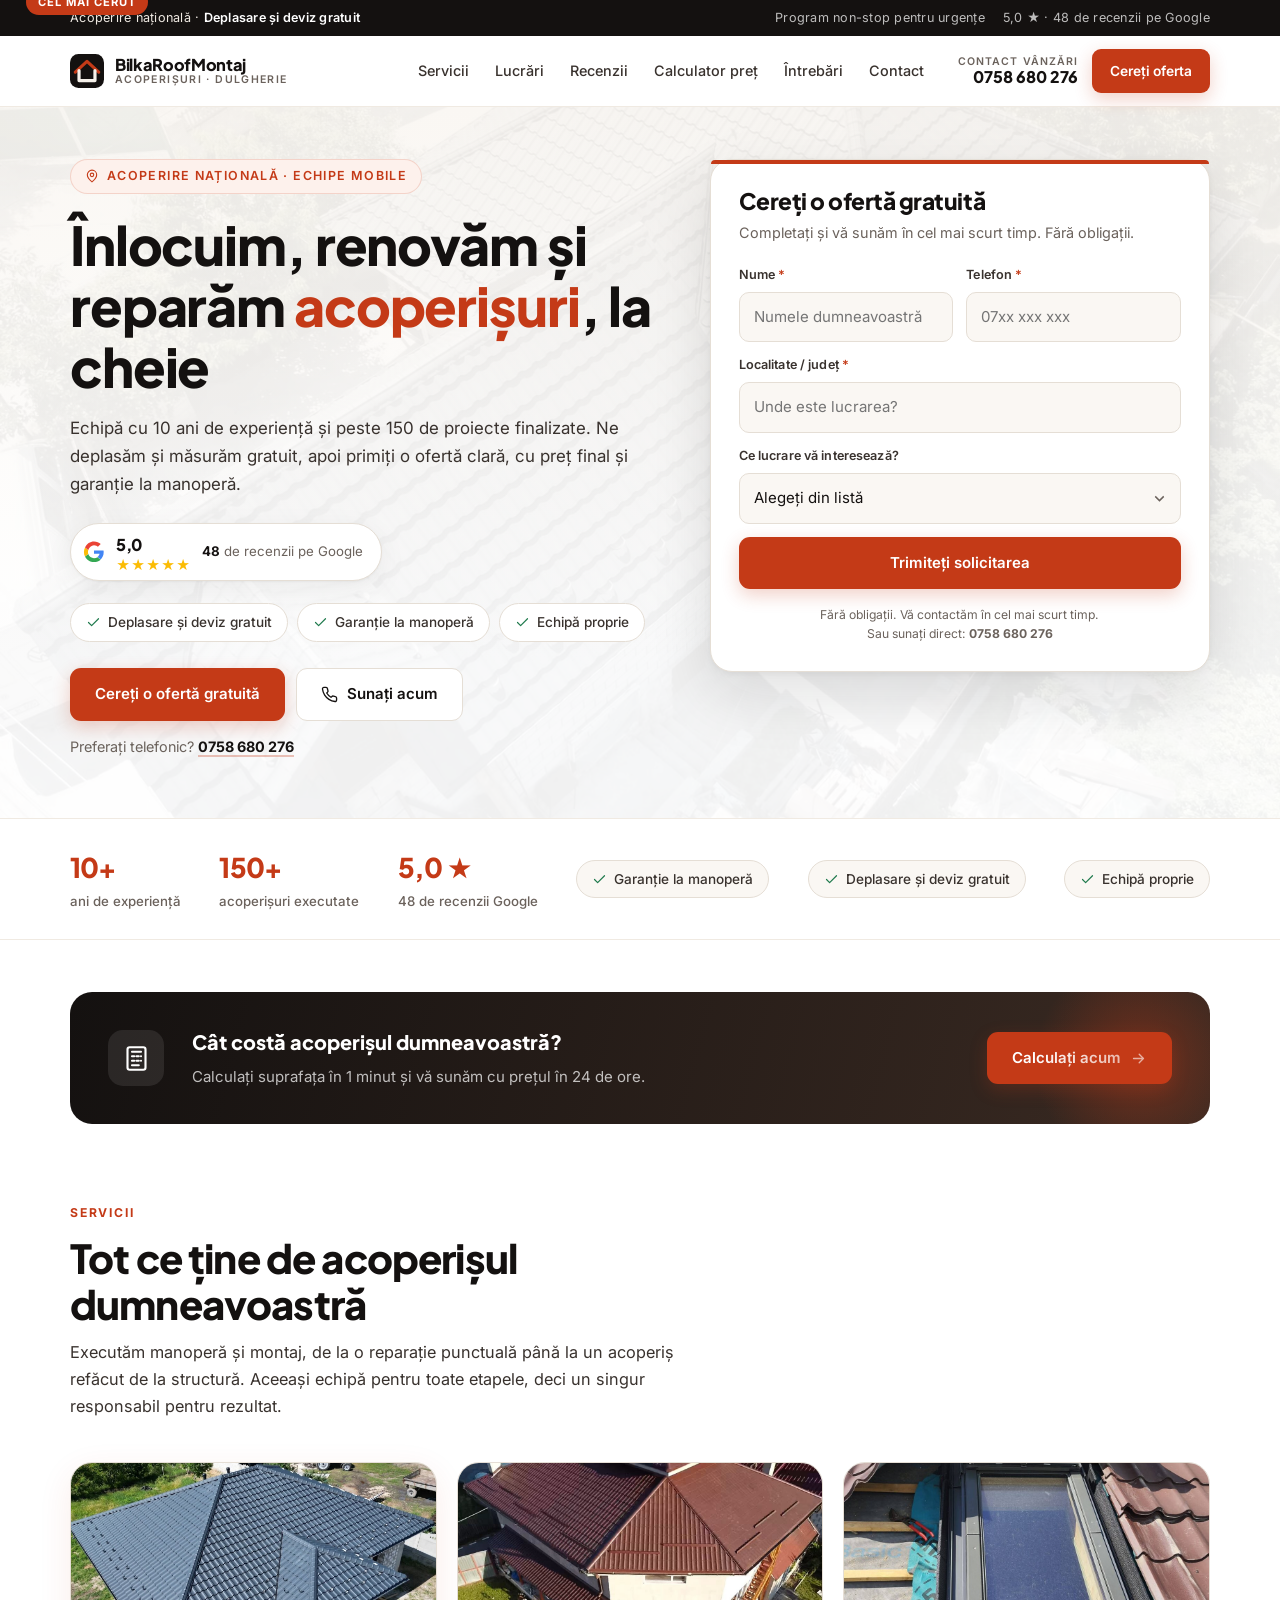
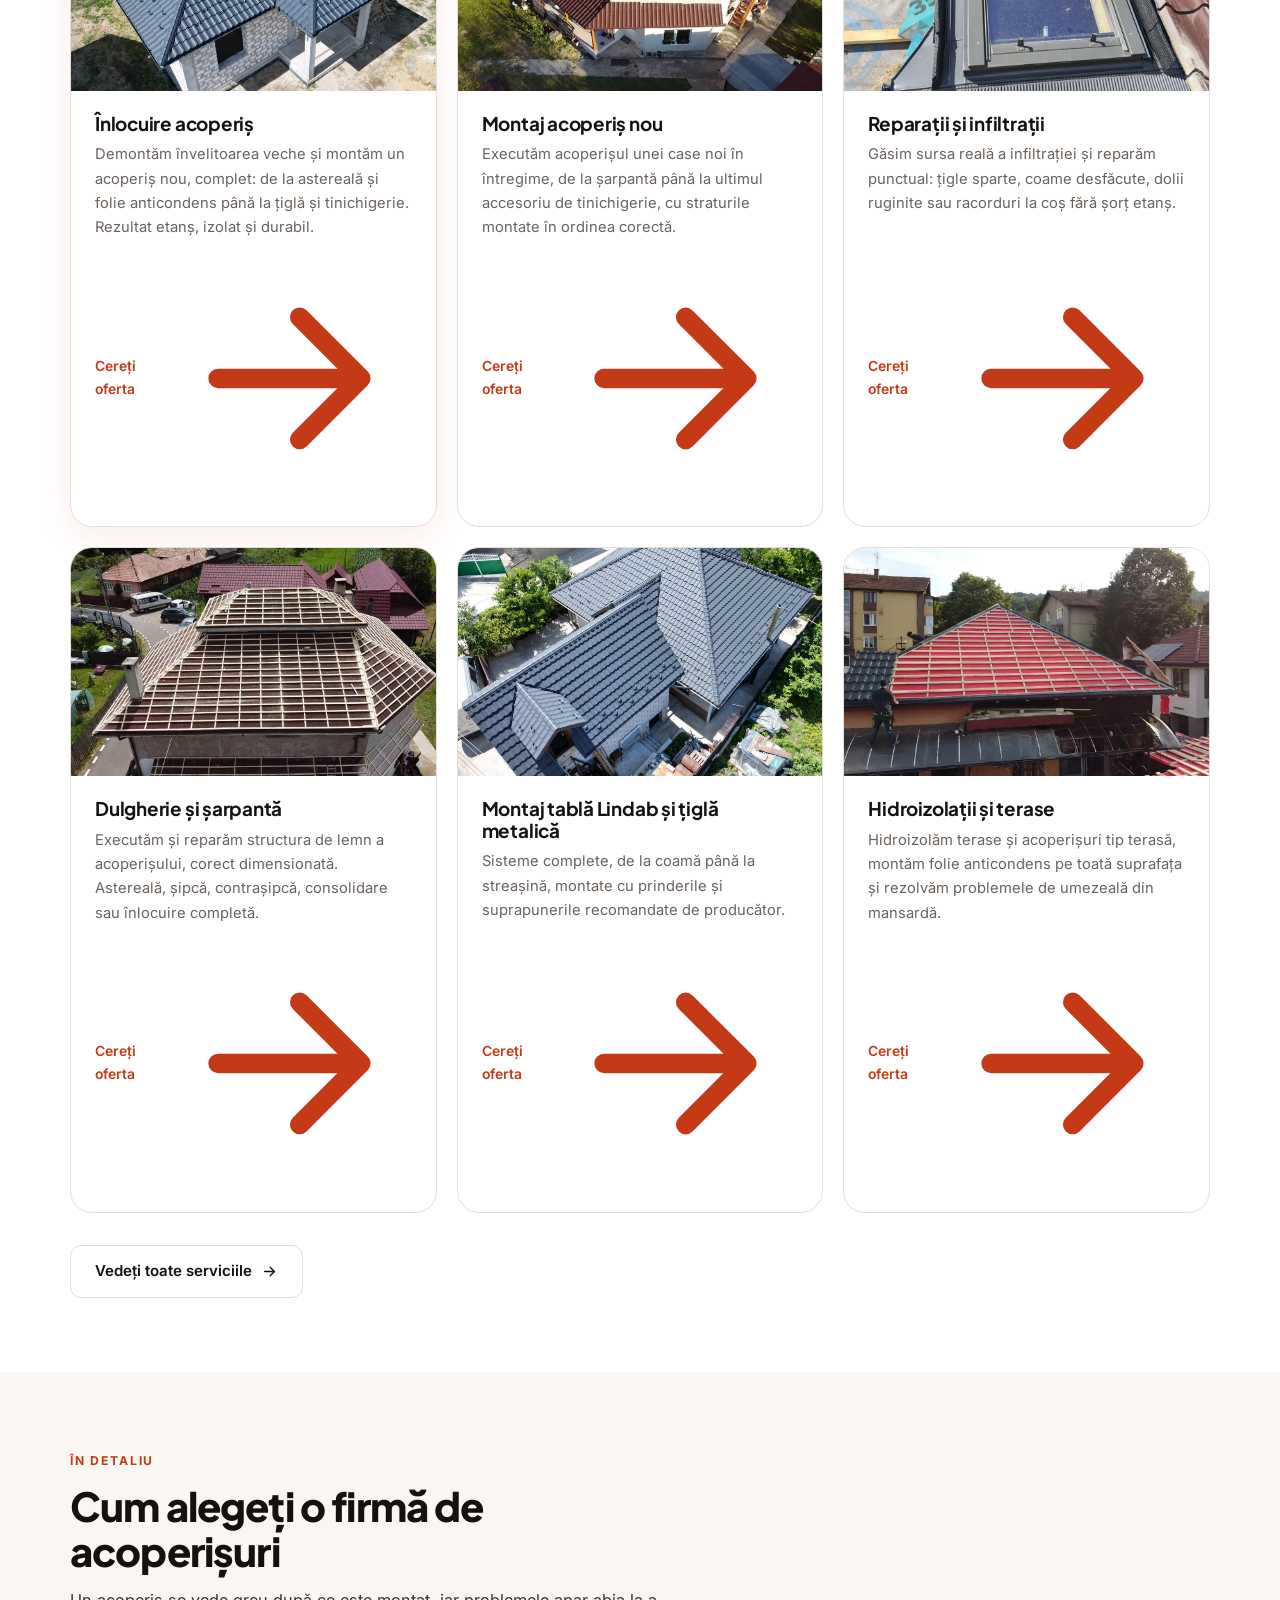
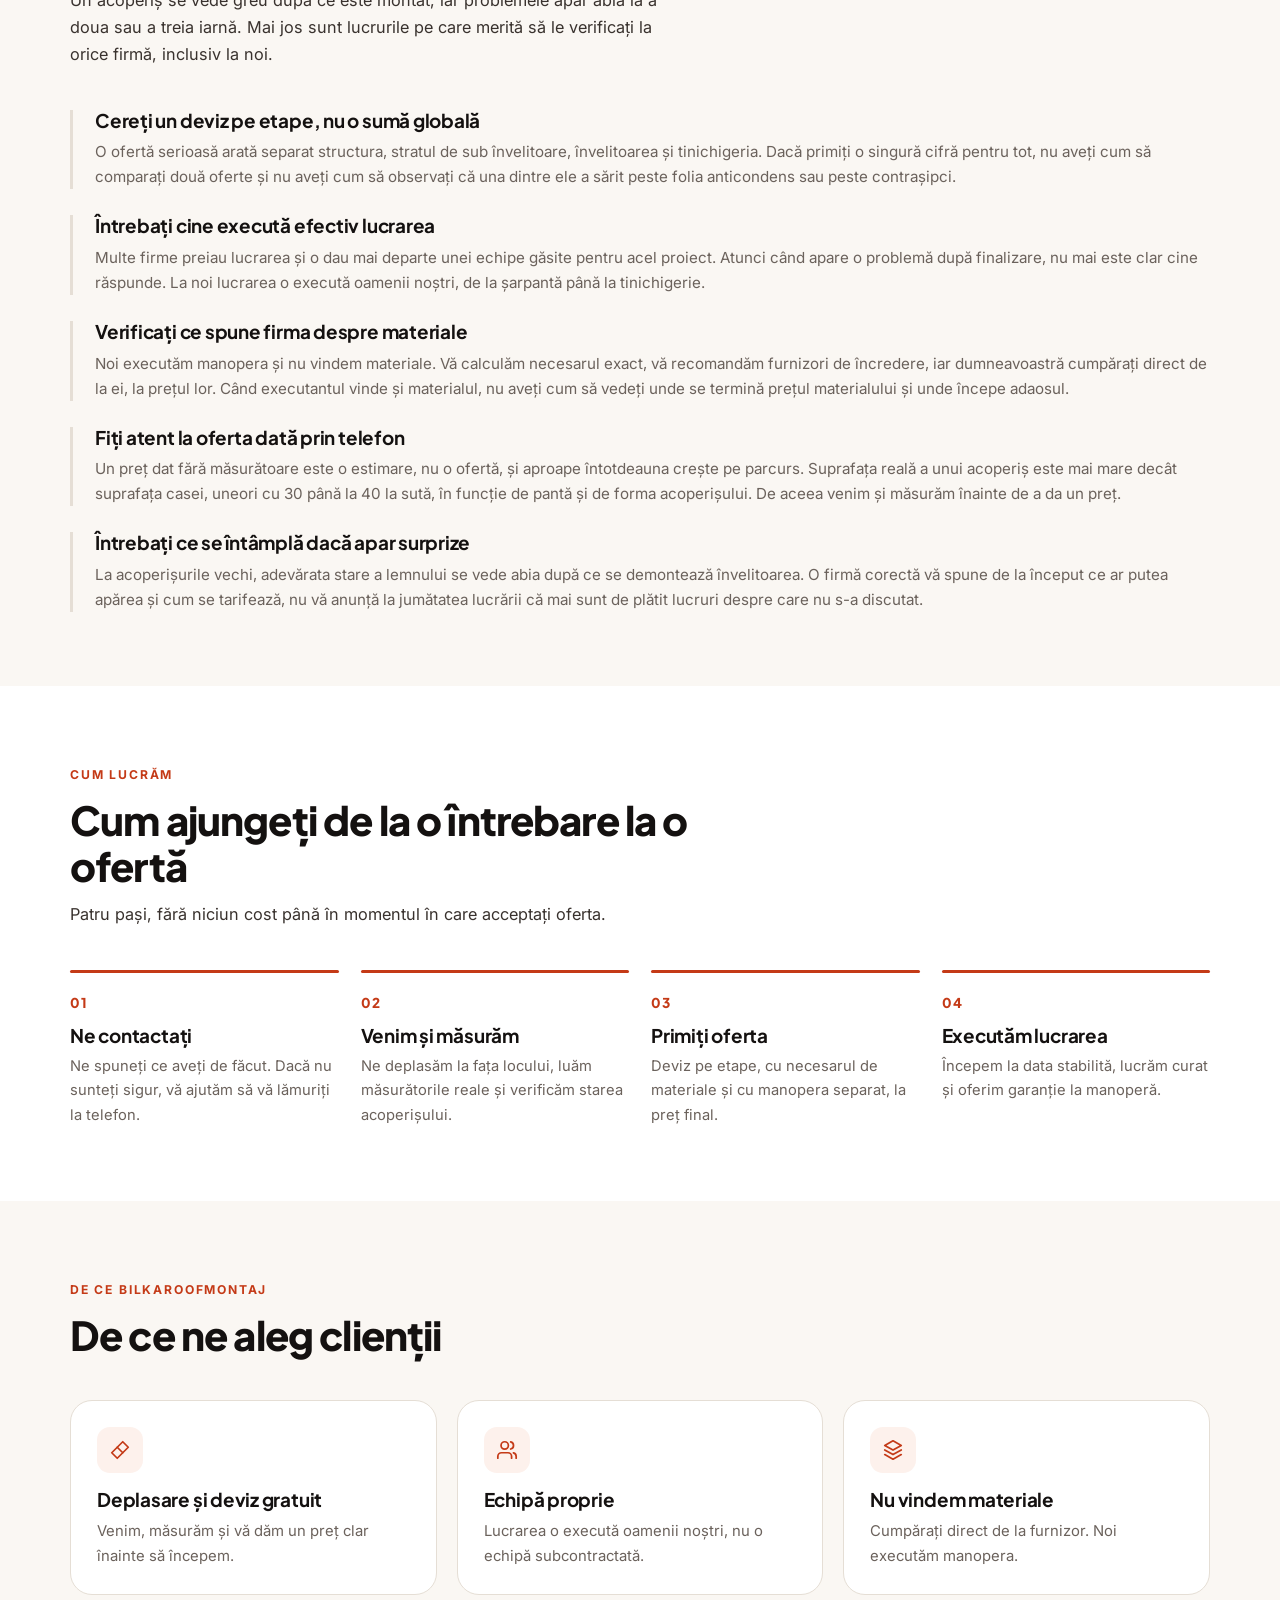
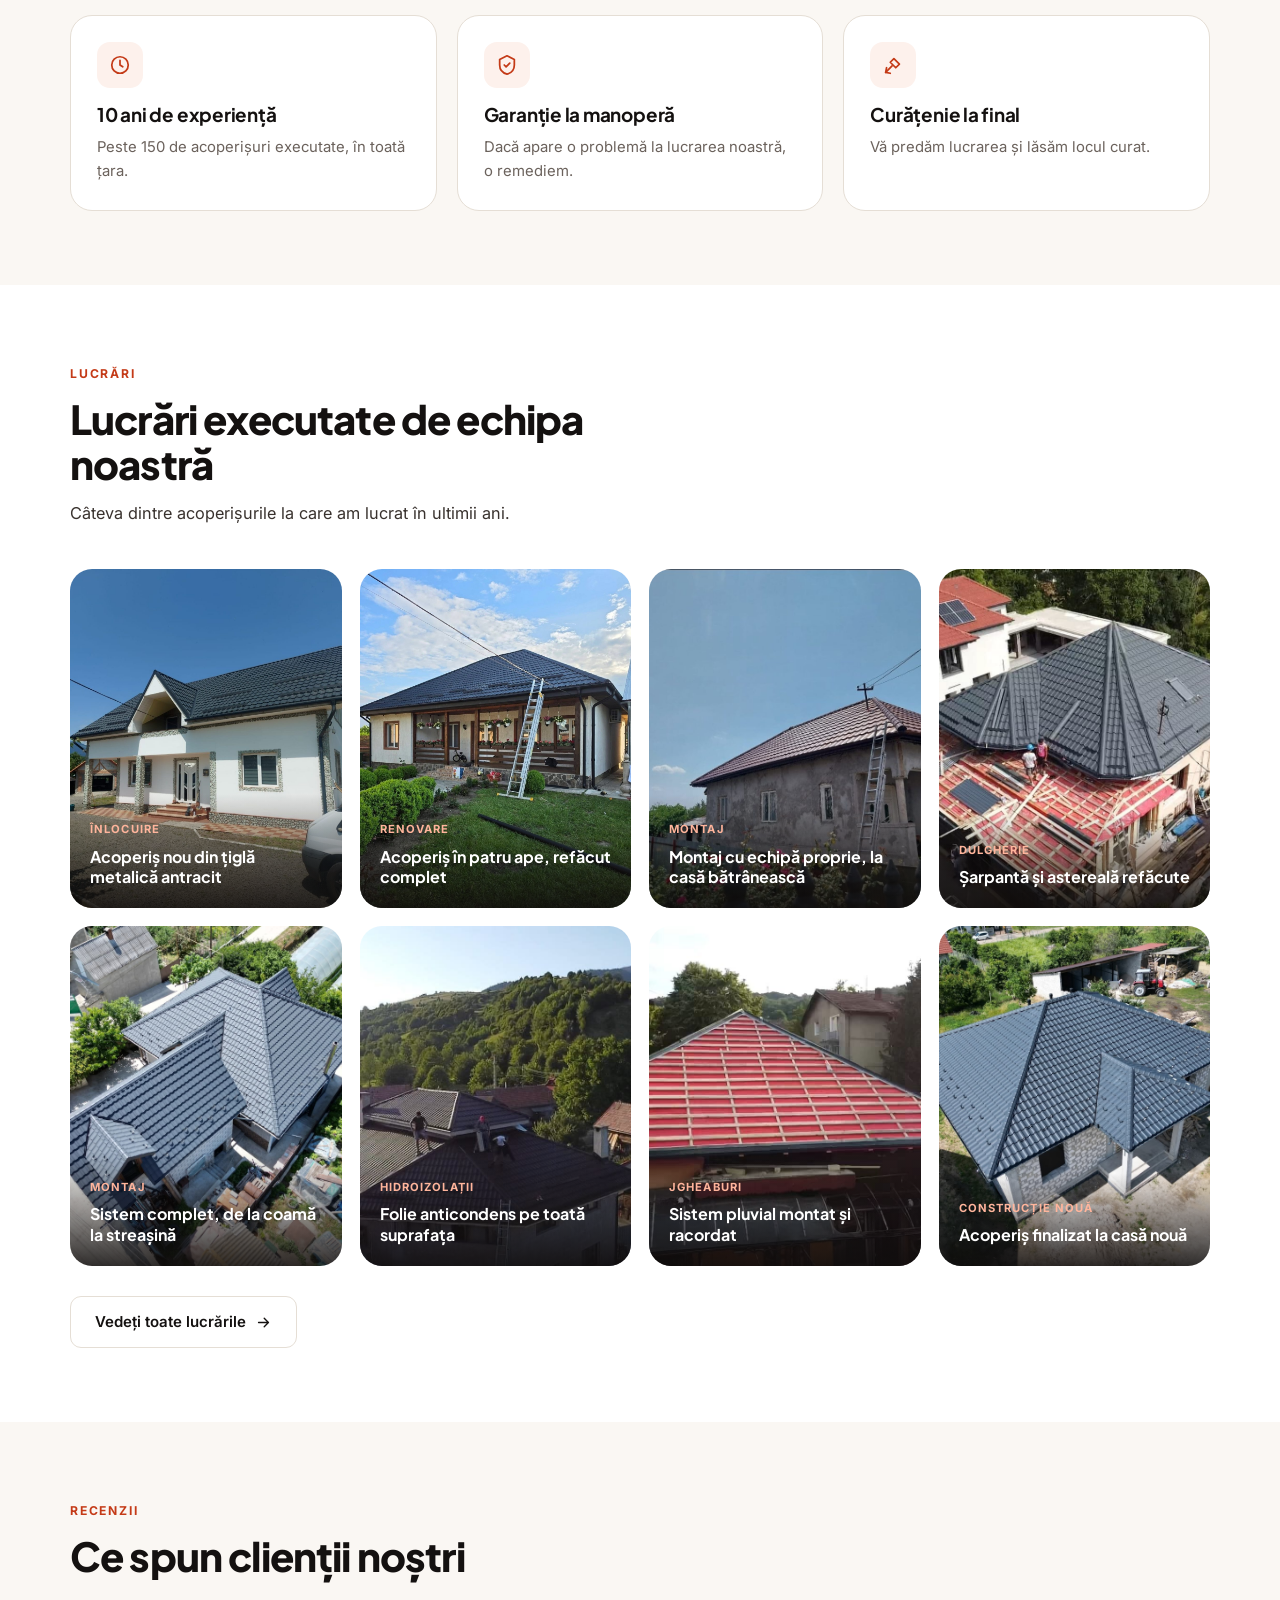
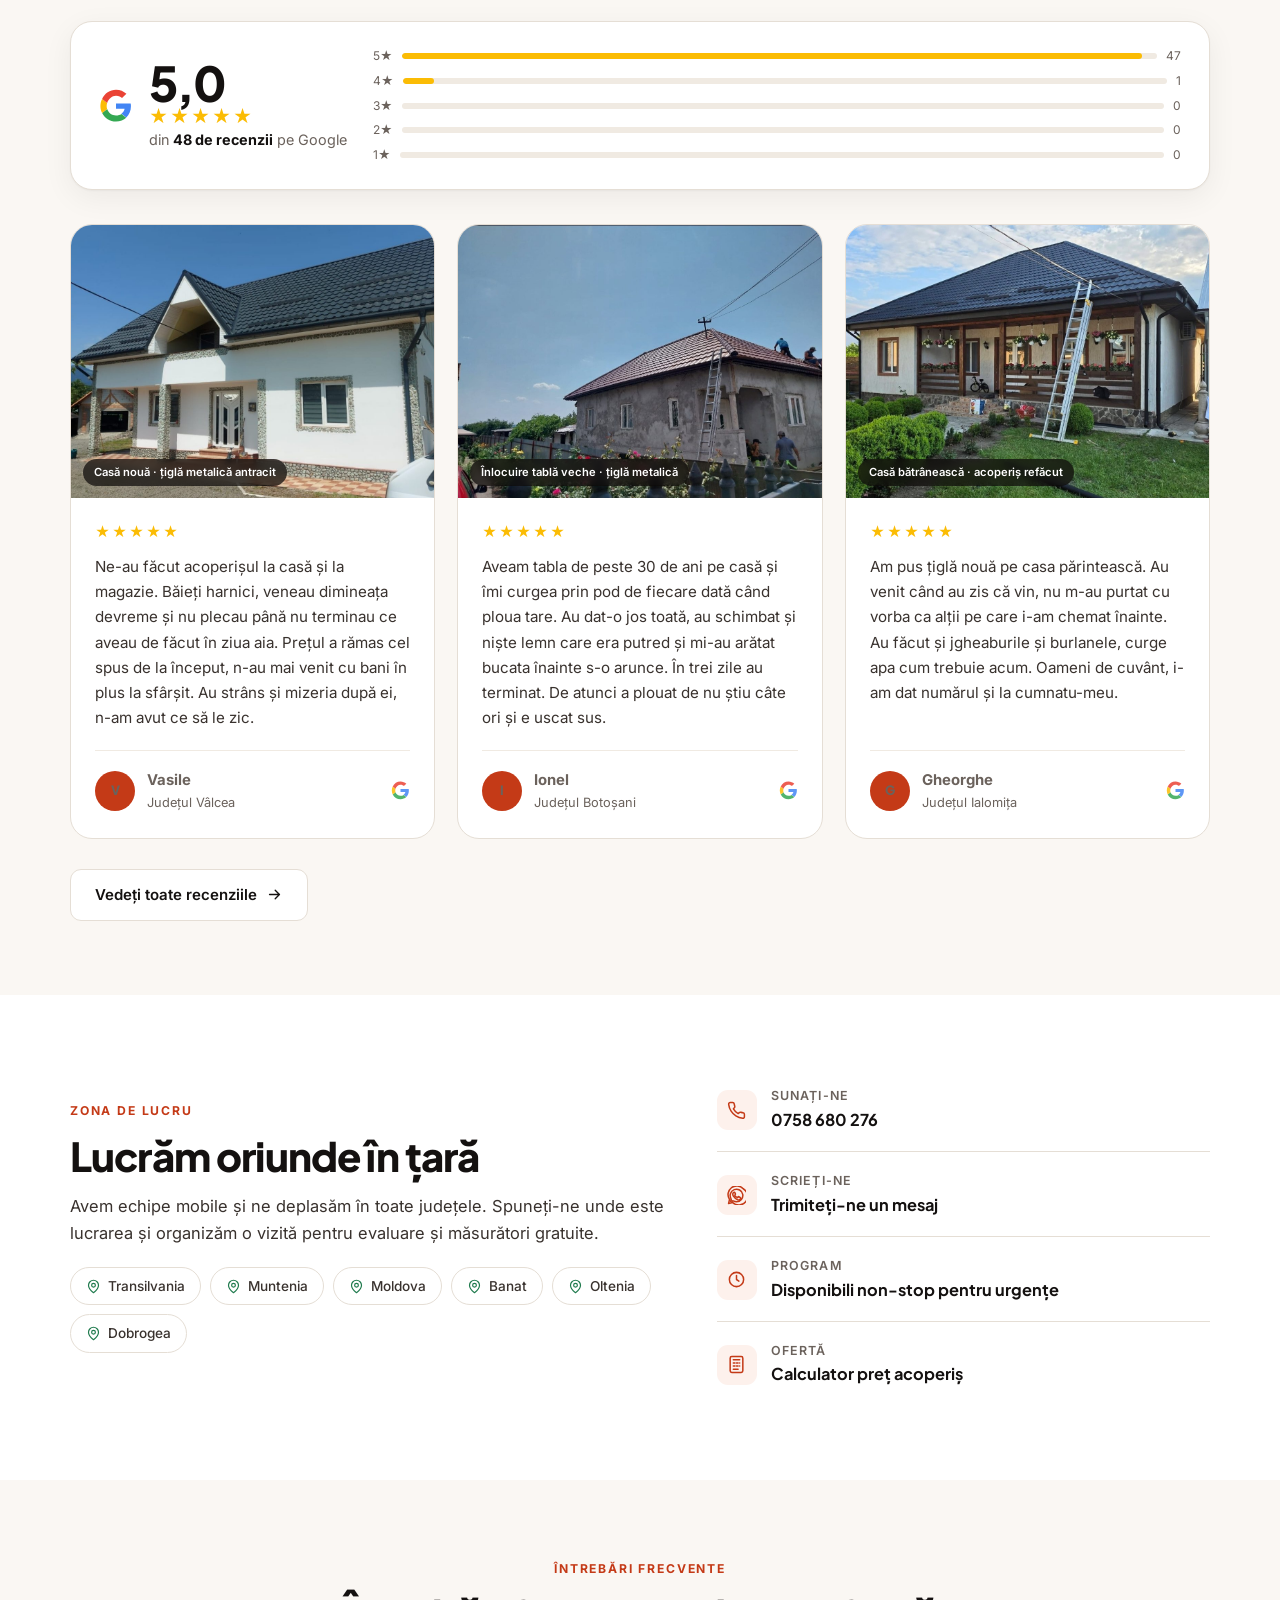
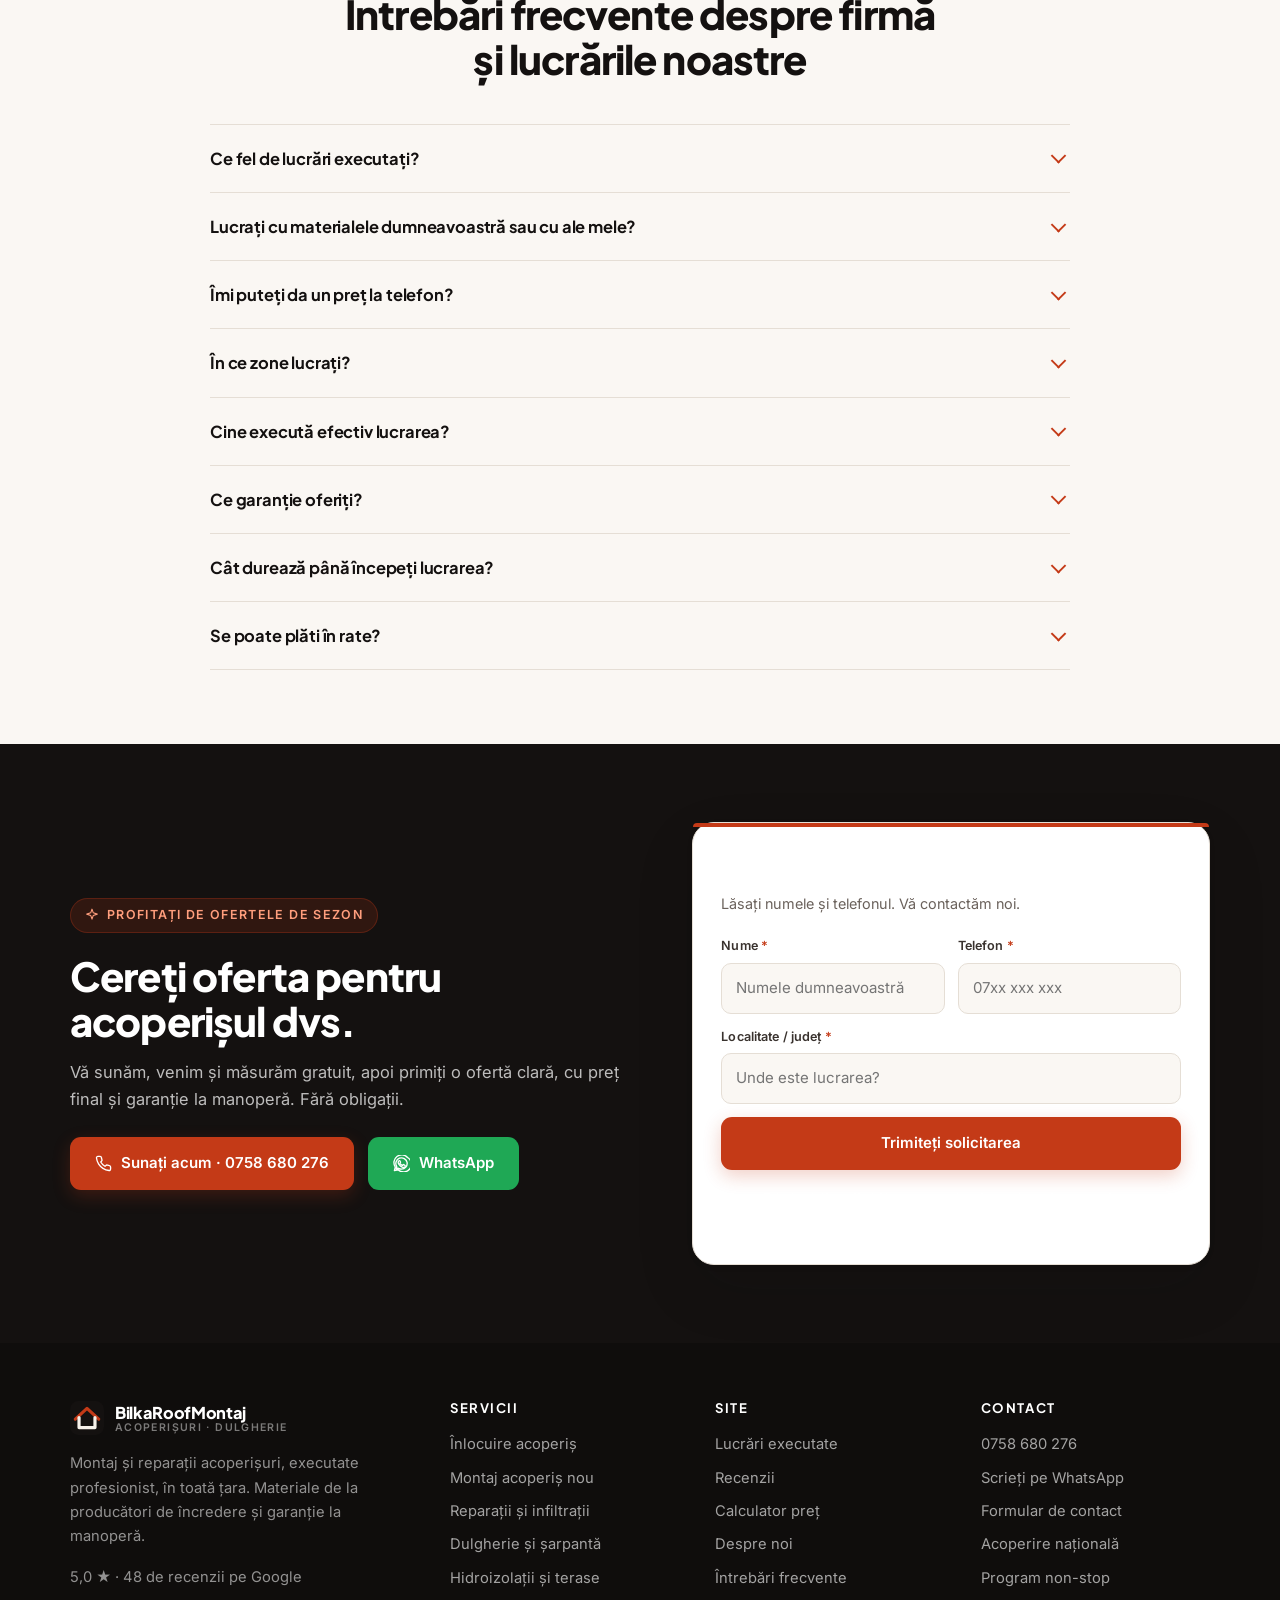
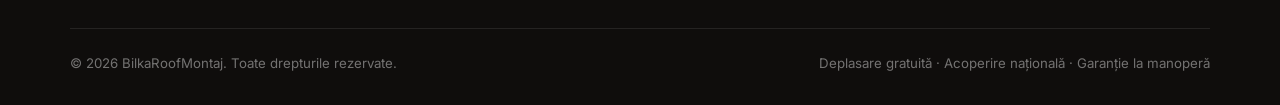
==== commit cfd8703a: "Suprascriere fisiere" ====
--- a/index.html
+++ b/index.html
@@ -3,258 +3,457 @@
 <head>
 <meta charset="UTF-8">
 <meta name="viewport" content="width=device-width, initial-scale=1">
-<title>Acoperișuri Timișoara — înlocuire, montaj și reparații | BilkaRoofMontaj</title>
-<meta name="description" content="Echipă proprie cu 10 ani de experiență în Timișoara și vestul țării. Deplasare și deviz gratuit, preț final, garanție la manoperă. 5,0 ★ din 48 de recenzii Google.">
+<title>Acoperișuri — Înlocuire, renovare și reparații | BilkaRoofMontaj</title>
+<meta name="description" content="Echipă cu 10 ani de experiență, la nivel național. Ne deplasăm și măsurăm gratuit, apoi primiți o ofertă clară, cu preț final și garanție la manoperă. 5,0 ★ din 48 de recenzii Google.">
 <link rel="canonical" href="https://montaj-acoperis-top.ro/">
 <meta name="robots" content="index, follow, max-image-preview:large">
-<meta name="theme-color" content="#161E27">
+<meta name="theme-color" content="#ffffff">
 <meta property="og:type" content="website">
 <meta property="og:locale" content="ro_RO">
 <meta property="og:site_name" content="BilkaRoofMontaj">
-<meta property="og:title" content="Acoperișuri Timișoara — înlocuire, montaj și reparații | BilkaRoofMontaj">
-<meta property="og:description" content="Echipă proprie cu 10 ani de experiență în Timișoara și vestul țării. Deplasare și deviz gratuit, preț final, garanție la manoperă. 5,0 ★ din 48 de recenzii Google.">
+<meta property="og:title" content="Acoperișuri — Înlocuire, renovare și reparații | BilkaRoofMontaj">
+<meta property="og:description" content="Echipă cu 10 ani de experiență, la nivel național. Ne deplasăm și măsurăm gratuit, apoi primiți o ofertă clară, cu preț final și garanție la manoperă. 5,0 ★ din 48 de recenzii Google.">
 <meta property="og:url" content="https://montaj-acoperis-top.ro/">
 <meta property="og:image" content="https://montaj-acoperis-top.ro/images/hero-1.jpg">
-<meta name="twitter:card" content="summary_large_image">
 <link rel="icon" href="/favicon.svg" type="image/svg+xml">
 <link rel="manifest" href="/site.webmanifest">
 <link rel="preconnect" href="https://fonts.googleapis.com">
 <link rel="preconnect" href="https://fonts.gstatic.com" crossorigin>
-<link href="https://fonts.googleapis.com/css2?family=Archivo:wght@600;700;800&family=IBM+Plex+Mono:wght@400;500;600&family=IBM+Plex+Sans:wght@400;500;600&display=swap" rel="stylesheet">
+<link href="https://fonts.googleapis.com/css2?family=Inter:wght@400;500;600;700&family=Plus+Jakarta+Sans:wght@700;800&display=swap" rel="stylesheet">
 <link rel="stylesheet" href="/assets/style.css">
-<script type="application/ld+json">{"@context":"https://schema.org","@type":"RoofingContractor","@id":"https://montaj-acoperis-top.ro/#business","name":"BilkaRoofMontaj","description":"Înlocuire, montaj și reparații acoperișuri, dulgherie, mansardări, hidroizolații și jgheaburi.","telephone":"+40758680276","url":"https://montaj-acoperis-top.ro/","image":"https://montaj-acoperis-top.ro/images/hero-1.jpg","hasMap":"https://maps.app.goo.gl/5yu8v53zWMhieLG68","address":{"@type":"PostalAddress","streetAddress":"Strada Martir Ion Miron 29","addressLocality":"Timișoara","postalCode":"300254","addressRegion":"Timiș","addressCountry":"RO"},"areaServed":[{"@type":"City","name":"Timișoara"},{"@type":"City","name":"Arad"},{"@type":"City","name":"Lugoj"},{"@type":"City","name":"Reșița"},{"@type":"City","name":"Caransebeș"},{"@type":"City","name":"Deva"},{"@type":"City","name":"Hunedoara"},{"@type":"City","name":"Cluj-Napoca"}],"priceRange":"$$","foundingDate":"2016-01-01","openingHoursSpecification":{"@type":"OpeningHoursSpecification","dayOfWeek":["Monday","Tuesday","Wednesday","Thursday","Friday","Saturday","Sunday"],"opens":"07:00","closes":"21:00"},"aggregateRating":{"@type":"AggregateRating","ratingValue":"5.0","reviewCount":"48","bestRating":"5"},"review":[{"@type":"Review","author":{"@type":"Person","name":"Vasile P."},"reviewRating":{"@type":"Rating","ratingValue":"5"},"reviewBody":"Ne-au făcut acoperișul la casă și la magazie. Prețul a rămas cel spus de la început, fără să apară costuri pe parcurs."},{"@type":"Review","author":{"@type":"Person","name":"Ionel M."},"reviewRating":{"@type":"Rating","ratingValue":"5"},"reviewBody":"Au înlocuit tabla veche cu țiglă metalică în trei zile. De atunci e uscat în pod, chiar și după ploile de vară."},{"@type":"Review","author":{"@type":"Person","name":"Gheorghe D."},"reviewRating":{"@type":"Rating","ratingValue":"5"},"reviewBody":"Am pus țiglă nouă pe casa părintească. Oameni de cuvânt, au strâns tot molozul la final."}]}</script><script type="application/ld+json">{"@context":"https://schema.org","@type":"FAQPage","mainEntity":[{"@type":"Question","name":"Ce fel de lucrări executați?","acceptedAnswer":{"@type":"Answer","text":"Tot ce ține de acoperiș: înlocuire, renovare, montaj la case noi, reparații și infiltrații, dulgherie și șarpante, mansardări, jgheaburi și burlane, hidroizolații și terase. Montăm și tablă fălțuită, șindrilă bituminoasă, ferestre de mansardă și luminatoare."}},{"@type":"Question","name":"Lucrați cu materialele dumneavoastră sau cu ale mele?","acceptedAnswer":{"@type":"Answer","text":"Executăm manopera. Vă calculăm necesarul exact de materiale, vă recomandăm furnizori de încredere și cumpărați direct de la ei, la prețul lor. Așa vedeți separat cât plătiți pe materiale și cât pe manoperă, fără adaos ascuns între cele două."}},{"@type":"Question","name":"Îmi puteți da un preț la telefon?","acceptedAnswer":{"@type":"Answer","text":"Vă putem spune la telefon cum stau lucrurile în general și la ce să vă așteptați, dar un preț real vine după măsurătoare. Suprafața reală a unui acoperiș este mai mare decât amprenta casei, uneori cu 30 până la 50 la sută, în funcție de pantă și de formă. Un preț dat fără măsurători aproape întotdeauna crește pe parcurs. Deplasarea și măsurătoarea sunt gratuite."}},{"@type":"Question","name":"În ce zone lucrați?","acceptedAnswer":{"@type":"Answer","text":"Baza noastră este în Timișoara. Lucrăm curent în Timiș, Arad, Caraș-Severin, Hunedoara și Cluj, iar pentru lucrări mai mari ne deplasăm în toată țara. Deplasarea pentru evaluare și măsurători este gratuită."}},{"@type":"Question","name":"Cine execută efectiv lucrarea?","acceptedAnswer":{"@type":"Answer","text":"Echipa noastră. Nu subcontractăm lucrările către echipe găsite pentru un singur proiect, tocmai ca să existe un singur responsabil pentru toate etapele și cineva la care puteți reveni după finalizare."}},{"@type":"Question","name":"Ce garanție oferiți?","acceptedAnswer":{"@type":"Answer","text":"Oferim garanție scrisă la manoperă pentru toate lucrările executate de echipa noastră. Garanția materialelor vine de la producătorul pe care îl alegeți, iar un montaj corect este chiar condiția ca acea garanție să rămână valabilă."}},{"@type":"Question","name":"Cât durează o lucrare?","acceptedAnswer":{"@type":"Answer","text":"O înlocuire de acoperiș la o casă obișnuită durează în general între trei și șapte zile lucrătoare, în funcție de suprafață, de formă și de starea șarpantei. O reparație punctuală se rezolvă de obicei într-o zi. Vă dăm un termen în ofertă și vă anunțăm din timp dacă vremea ne obligă să îl decalăm."}},{"@type":"Question","name":"Se poate lucra iarna?","acceptedAnswer":{"@type":"Answer","text":"Da, pentru reparații și pentru intervenții de urgență. Înlocuirile mari le programăm în sezon, pentru că acoperișul stă desfăcut o parte din timp și nu vrem să lăsăm casa descoperită pe ninsoare."}},{"@type":"Question","name":"Se poate plăti în rate?","acceptedAnswer":{"@type":"Answer","text":"Pentru lucrările mai mari putem eșalona plata pe etapele lucrării. Ne spuneți la telefon ce variantă v-ar conveni și vedem ce se poate face."}},{"@type":"Question","name":"Ce se întâmplă dacă apar surprize după ce se demontează?","acceptedAnswer":{"@type":"Answer","text":"La acoperișurile vechi, starea reală a lemnului se vede abia după ce se scoate învelitoarea. Vă spunem de la început ce ar putea apărea și cât costă fiecare situație, apoi vă sunăm și vă arătăm înainte să lucrăm ceva ce nu era în deviz."}}]}</script>
+<script type="application/ld+json">
+{
+ "@context":"https://schema.org",
+ "@type":"RoofingContractor",
+ "@id":"https://montaj-acoperis-top.ro/#business",
+ "name":"BilkaRoofMontaj",
+ "description":"Înlocuire, montaj și reparații acoperișuri, dulgherie, hidroizolații și jgheaburi, la nivel național.",
+ "telephone":"+40758680276",
+ "url":"https://montaj-acoperis-top.ro/",
+ "image":"https://montaj-acoperis-top.ro/images/hero-1.jpg",
+ "address":{"@type":"PostalAddress","addressCountry":"RO"},
+ "areaServed":{"@type":"Country","name":"România"},
+ "priceRange":"$$",
+ "foundingDate":"2015-01-01",
+ "openingHoursSpecification":{"@type":"OpeningHoursSpecification","dayOfWeek":["Monday","Tuesday","Wednesday","Thursday","Friday","Saturday","Sunday"],"opens":"00:00","closes":"23:59"},
+ "aggregateRating":{"@type":"AggregateRating","ratingValue":"5.0","reviewCount":"48","bestRating":"5"},
+ "review":[
+  {"@type":"Review","author":{"@type":"Person","name":"Vasile"},"reviewRating":{"@type":"Rating","ratingValue":"5"},"reviewBody":"Ne-au făcut acoperișul la casă și la magazie. Prețul a rămas cel spus de la început."},
+  {"@type":"Review","author":{"@type":"Person","name":"Ionel"},"reviewRating":{"@type":"Rating","ratingValue":"5"},"reviewBody":"Au înlocuit tabla veche cu țiglă metalică în trei zile. De atunci e uscat în pod."},
+  {"@type":"Review","author":{"@type":"Person","name":"Gheorghe"},"reviewRating":{"@type":"Rating","ratingValue":"5"},"reviewBody":"Am pus țiglă nouă pe casa părintească. Oameni de cuvânt."}
+ ]
+}
+</script><script type="application/ld+json">{"@context":"https://schema.org","@type":"FAQPage","mainEntity":[{"@type":"Question","name":"Ce fel de lucrări executați?","acceptedAnswer":{"@type":"Answer","text":"Tot ce ține de acoperiș: înlocuire, renovare, montaj la case noi, reparații și infiltrații, dulgherie și șarpante, jgheaburi și burlane, hidroizolații și terase. Montăm și panouri sandwich, șindrilă bituminoasă, ferestre de mansardă și luminatoare."}},{"@type":"Question","name":"Lucrați cu materialele dumneavoastră sau cu ale mele?","acceptedAnswer":{"@type":"Answer","text":"Executăm manopera. Vă calculăm necesarul exact de materiale, vă recomandăm furnizori de încredere și cumpărați direct de la ei, la prețul lor. Așa vedeți separat cât plătiți pe materiale și cât pe manoperă, fără adaos ascuns între cele două."}},{"@type":"Question","name":"Îmi puteți da un preț la telefon?","acceptedAnswer":{"@type":"Answer","text":"Vă putem spune la telefon cum stau lucrurile în general și la ce să vă așteptați, dar un preț real vine după măsurătoare. Suprafața reală a unui acoperiș este mai mare decât suprafața casei, uneori cu 30 până la 40 la sută, în funcție de pantă și de formă. Un preț dat fără măsurători aproape întotdeauna crește pe parcurs. Deplasarea și măsurătoarea sunt gratuite."}},{"@type":"Question","name":"În ce zone lucrați?","acceptedAnswer":{"@type":"Answer","text":"Lucrăm la nivel național, cu echipe mobile. Ne spuneți unde este lucrarea și organizăm o vizită pentru evaluare și măsurători gratuite."}},{"@type":"Question","name":"Cine execută efectiv lucrarea?","acceptedAnswer":{"@type":"Answer","text":"Echipa noastră. Nu subcontractăm lucrările către echipe găsite pentru un singur proiect, tocmai ca să existe un singur responsabil pentru toate etapele și cineva la care puteți reveni după finalizare."}},{"@type":"Question","name":"Ce garanție oferiți?","acceptedAnswer":{"@type":"Answer","text":"Oferim garanție la manoperă pentru toate lucrările executate de echipa noastră. Garanția materialelor vine de la producătorul pe care îl alegeți, iar un montaj corect este chiar condiția ca acea garanție să rămână valabilă."}},{"@type":"Question","name":"Cât durează până începeți lucrarea?","acceptedAnswer":{"@type":"Answer","text":"După ce acceptați oferta stabilim împreună data de start și ne încadrăm în termenul convenit. Pentru urgențe, cum ar fi o infiltrație activă, ne organizăm cât mai repede posibil."}},{"@type":"Question","name":"Se poate plăti în rate?","acceptedAnswer":{"@type":"Answer","text":"Da, pentru lucrările mai mari putem discuta eșalonarea plății pe etapele lucrării. Ne spuneți la telefon ce variantă v-ar conveni și vedem ce se poate face."}}]}</script>
 </head>
 <body>
 <div class="topbar"><div class="wrap">
-  <span>Timișoara · Timiș · Arad · Caraș-Severin · <b>Deplasare și deviz gratuit</b></span>
-  <span class="tb-r"><span>Program 07:00 – 21:00, urgențe non-stop</span>
-  <span><span class="tb-star">★★★★★</span> 48 de recenzii pe Google</span></span>
+  <span>Acoperire națională · <b>Deplasare și deviz gratuit</b></span>
+  <span class="tb-r"><span>Program non-stop pentru urgențe</span><span>5,0 ★ · 48 de recenzii pe Google</span></span>
 </div></div>
 
 <header class="hdr">
   <div class="wrap">
-    <a class="brand" href="/" aria-label="BilkaRoofMontaj — pagina principală"><svg viewBox="0 0 32 32" aria-hidden="true"><rect width="32" height="32" rx="8" fill="#161E27"/><path d="M4.5 17.5 L16 7 L27.5 17.5" stroke="#F0A500" stroke-width="3" stroke-linecap="round" stroke-linejoin="round" fill="none"/><path d="M8.5 16.5 V25 H23.5 V16.5" stroke="#FFFFFF" stroke-width="2.6" stroke-linecap="round" stroke-linejoin="round" fill="none"/></svg>
-      <span class="brand-t"><b>BilkaRoofMontaj</b><span>Acoperișuri · Mansardări</span></span></a>
-    <nav class="nav" aria-label="Navigare principală"><a href="/servicii/">Servicii</a><a href="/lucrari/">Lucrări</a><a href="/recenzii/">Recenzii</a><a href="/calculator-pret/">Calculator preț</a><a href="/intrebari-frecvente/">Întrebări</a><a href="/despre/">Despre noi</a><a href="/contact/">Contact</a></nav>
+    <a class="brand" href="/"><svg viewBox="0 0 32 32" aria-hidden="true"><rect width="32" height="32" rx="8" fill="#141110"/><path d="M5 17 L16 7 L27 17" stroke="#c43a17" stroke-width="3" stroke-linecap="round" stroke-linejoin="round" fill="none"/><path d="M8.5 15.5 L8.5 25 L23.5 25 L23.5 15.5" stroke="#F6F1EA" stroke-width="3" stroke-linecap="round" stroke-linejoin="round" fill="none"/></svg><span class="brand-t"><b>BilkaRoofMontaj</b><span>Acoperișuri · Dulgherie</span></span></a>
+    <nav class="nav"><a href="/servicii/">Servicii</a><a href="/lucrari/">Lucrări</a><a href="/recenzii/">Recenzii</a><a href="/calculator-pret/">Calculator preț</a><a href="/intrebari-frecvente/">Întrebări</a><a href="/contact/">Contact</a></nav>
     <div class="hdr-cta">
-      <a class="hdr-tel" href="tel:+40758680276"><span>Sunați-ne</span><b>0758 680 276</b></a>
+      <a class="hdr-tel" href="tel:+40758680276"><span>Contact vânzări</span><b>0758 680 276</b></a>
       <a class="btn btn-p btn-sm" href="/calculator-pret/">Cereți oferta</a>
-      <button class="burger" aria-label="Deschideți meniul" aria-expanded="false"><i></i><i></i><i></i></button>
-    </div>
-  </div>
-  <div class="mnav"><div class="wrap"><a href="/servicii/">Servicii</a><a href="/lucrari/">Lucrări</a><a href="/recenzii/">Recenzii</a><a href="/calculator-pret/">Calculator preț</a><a href="/intrebari-frecvente/">Întrebări</a><a href="/despre/">Despre noi</a><a href="/contact/">Contact</a>
-    <div class="mnav-cta">
-      <a class="btn btn-d" href="tel:+40758680276">Sunați: 0758 680 276</a>
-      <a class="btn btn-p" href="/calculator-pret/">Cereți oferta</a>
-    </div></div></div>
+    </div>
+    <button class="burger" aria-label="Meniu" aria-expanded="false"><span></span></button>
+  </div>
+  <nav class="mnav">
+    <a href="/servicii/">Servicii</a><a href="/lucrari/">Lucrări</a><a href="/recenzii/">Recenzii</a><a href="/calculator-pret/">Calculator preț</a><a href="/intrebari-frecvente/">Întrebări</a><a href="/contact/">Contact</a>
+    <div class="m-act">
+      <a class="btn btn-d btn-blk" href="tel:+40758680276"><svg viewBox="0 0 24 24" fill="none" stroke="currentColor" stroke-width="1.9" stroke-linecap="round" stroke-linejoin="round" aria-hidden="true"><path d="M22 16.9v3a2 2 0 0 1-2.2 2 19.8 19.8 0 0 1-8.6-3.1 19.5 19.5 0 0 1-6-6A19.8 19.8 0 0 1 2.1 4.2 2 2 0 0 1 4.1 2h3a2 2 0 0 1 2 1.7c.1 1 .4 1.9.7 2.8a2 2 0 0 1-.5 2.1L8.1 9.9a16 16 0 0 0 6 6l1.3-1.2a2 2 0 0 1 2.1-.5c.9.3 1.8.6 2.8.7a2 2 0 0 1 1.7 2z"/></svg> 0758 680 276</a>
+      <a class="btn btn-p btn-blk" href="/calculator-pret/">Cereți oferta</a>
+    </div>
+  </nav>
 </header>
-
-<section class="hero"><div class="wrap"><div class="hero-g">
-  <div>
-    <span class="eyebrow">Timișoara · Timiș · Arad · Caraș-Severin</span>
-    <h1>Înlocuim, renovăm și reparăm acoperișuri, la cheie</h1>
-    <p class="hero-lead">Echipă proprie, cu 10 ani de experiență și peste 180 de acoperișuri executate. Ne deplasăm și măsurăm gratuit, apoi primiți un deviz pe etape, cu preț final și garanție scrisă la manoperă.</p>
-    <div class="hero-act">
-      <a class="btn btn-p" href="/calculator-pret/">Calculați prețul</a>
-      <a class="btn btn-o" href="tel:+40758680276">Sunați acum</a>
-    </div>
-    <p class="hero-tel">Preferați telefonic? <a href="tel:+40758680276">0758 680 276</a></p>
-  </div>
-  <div class="hero-ph">
-    <img src="/images/hero-1.jpg" alt="Acoperiș din țiglă metalică montat de echipa BilkaRoofMontaj" width="900" height="600" fetchpriority="high">
-    <div class="hero-badge">
-      <span class="hb-t"><span class="stars" aria-label="5 din 5 stele">★★★★★</span><b>48 de recenzii pe Google</b></span>
-    </div>
-  </div>
-</div></div>
-
-<div class="spec"><div class="wrap"><div class="spec-g">
-  <div class="spec-i"><div class="spec-n">10<em> ani</em></div><div class="spec-l">De experiență</div></div>
-  <div class="spec-i"><div class="spec-n">180<em>+</em></div><div class="spec-l">Acoperișuri executate</div></div>
-  <div class="spec-i"><div class="spec-n">48</div><div class="spec-l">Recenzii pe Google</div></div>
-  <div class="spec-i"><div class="spec-n">0<em> lei</em></div><div class="spec-l">Deplasare și deviz</div></div>
-</div></div></div>
-</section>
-
-<section class="sec"><div class="wrap">
-  <div class="sec-h rv"><span class="eyebrow">Servicii</span>
-    <h2>Tot ce ține de acoperișul dumneavoastră</h2>
-    <p>De la o reparație punctuală până la un acoperiș refăcut de la structură. Aceeași echipă pentru toate etapele, deci un singur responsabil pentru rezultat.</p></div>
-  <div class="svc"><article class="svc-c rv">
-      <div class="svc-ph"><img src="/images/svc-metalica.jpg" alt="Înlocuire acoperiș — lucrare executată de echipa BilkaRoofMontaj" loading="lazy" width="640" height="400">
-        <span class="svc-tag">Cel mai cerut</span></div>
-      <div class="svc-b"><h3>Înlocuire acoperiș</h3><p>Demontăm învelitoarea veche și montăm un acoperiș nou, complet.</p>
-        <a class="svc-more" href="/servicii/#inlocuire">Detalii</a></div></article><article class="svc-c rv">
-      <div class="svc-ph"><img src="/images/svc-ceramica.jpg" alt="Montaj acoperiș nou — lucrare executată de echipa BilkaRoofMontaj" loading="lazy" width="640" height="400">
-        <span class="svc-tag">Case noi</span></div>
-      <div class="svc-b"><h3>Montaj acoperiș nou</h3><p>Executăm acoperișul unei case noi, de la șarpantă la ultimul accesoriu.</p>
-        <a class="svc-more" href="/servicii/#montaj-nou">Detalii</a></div></article><article class="svc-c rv">
-      <div class="svc-ph"><img src="/images/svc-reparatii.jpg" alt="Reparații și infiltrații — lucrare executată de echipa BilkaRoofMontaj" loading="lazy" width="640" height="400">
-        <span class="svc-tag">Urgențe</span></div>
-      <div class="svc-b"><h3>Reparații și infiltrații</h3><p>Găsim sursa reală a infiltrației și reparăm punctual.</p>
-        <a class="svc-more" href="/servicii/#reparatii">Detalii</a></div></article><article class="svc-c rv">
-      <div class="svc-ph"><img src="/images/svc-dulgherie.jpg" alt="Dulgherie și șarpantă — lucrare executată de echipa BilkaRoofMontaj" loading="lazy" width="640" height="400">
-        <span class="svc-tag">Structură</span></div>
-      <div class="svc-b"><h3>Dulgherie și șarpantă</h3><p>Executăm și consolidăm structura de lemn a acoperișului.</p>
-        <a class="svc-more" href="/servicii/#dulgherie">Detalii</a></div></article><article class="svc-c rv">
-      <div class="svc-ph"><img src="/images/svc-sandwich.jpg" alt="Mansardări — lucrare executată de echipa BilkaRoofMontaj" loading="lazy" width="640" height="400">
-        <span class="svc-tag">Spațiu în plus</span></div>
-      <div class="svc-b"><h3>Mansardări</h3><p>Transformăm podul într-o cameră locuibilă, izolată corect.</p>
-        <a class="svc-more" href="/servicii/#mansardari">Detalii</a></div></article><article class="svc-c rv">
-      <div class="svc-ph"><img src="/images/svc-hidroizolatii.jpg" alt="Hidroizolații și terase — lucrare executată de echipa BilkaRoofMontaj" loading="lazy" width="640" height="400">
-        <span class="svc-tag">Terase</span></div>
-      <div class="svc-b"><h3>Hidroizolații și terase</h3><p>Hidroizolăm terase și acoperișuri de tip terasă.</p>
-        <a class="svc-more" href="/servicii/#hidroizolatii">Detalii</a></div></article></div>
-  <div style="margin-top:32px"><a class="btn btn-o" href="/servicii/">Vedeți toate cele 9 servicii</a></div>
-</div></section>
-
-<section class="sec sec-dark sec-pitch"><div class="wrap">
-  <div class="sec-h rv"><span class="eyebrow eyebrow-l">Cum lucrăm</span>
-    <h2>De la o întrebare la un acoperiș gata</h2>
-    <p>Patru pași, fără niciun cost până în momentul în care acceptați oferta.</p></div>
-  <div class="proc rv"><div class="proc-i"><span class="proc-n">Pasul 01</span>
-      <h3>Ne contactați</h3><p>Ne spuneți ce aveți de făcut. Dacă nu sunteți sigur, vă lămurim la telefon în câteva minute.</p></div><div class="proc-i"><span class="proc-n">Pasul 02</span>
-      <h3>Venim și măsurăm</h3><p>Ne deplasăm la fața locului, luăm măsurătorile reale și verificăm starea șarpantei.</p></div><div class="proc-i"><span class="proc-n">Pasul 03</span>
-      <h3>Primiți devizul</h3><p>Pe etape, cu necesarul de materiale și manopera separat, la preț final.</p></div><div class="proc-i"><span class="proc-n">Pasul 04</span>
-      <h3>Executăm lucrarea</h3><p>Începem la data stabilită, lucrăm curat și lăsăm locul strâns la final.</p></div></div>
-</div></section>
-
-<section class="sec"><div class="wrap">
-  <div class="sec-h rv"><span class="eyebrow">De ce noi</span>
-    <h2>Șase lucruri pe care le puteți verifica</h2>
-    <p>Un acoperiș se vede greu după ce e montat, iar problemele apar abia la a doua sau a treia iarnă. Astea sunt lucrurile pe care merită să le întrebați orice firmă, inclusiv pe noi.</p></div>
-  <div class="why rv"><div class="why-i"><span class="why-k">Fără intermediar</span><h3>Echipă proprie</h3><p>Lucrarea o execută oamenii noștri, de la șarpantă până la tinichigerie. Un singur responsabil pentru tot.</p></div><div class="why-i"><span class="why-k">Fără adaos ascuns</span><h3>Nu vindem materiale</h3><p>Vă calculăm necesarul exact și cumpărați direct de la furnizor, la prețul lui. Noi facem manopera.</p></div><div class="why-i"><span class="why-k">Fără surprize</span><h3>Deviz pe etape</h3><p>Vedeți separat structura, folia, învelitoarea și tinichigeria, nu o singură cifră pentru tot.</p></div><div class="why-i"><span class="why-k">Fără cost</span><h3>Deplasare și măsurătoare</h3><p>Venim, măsurăm și vă dăm un preț real înainte să începem ceva.</p></div><div class="why-i"><span class="why-k">Scrisă</span><h3>Garanție la manoperă</h3><p>Dacă apare o problemă la lucrarea noastră, ne întoarcem și o remediem.</p></div><div class="why-i"><span class="why-k">10 ani</span><h3>Experiență verificabilă</h3><p>Peste 180 de acoperișuri și mansarde executate și 48 de recenzii pe Google.</p></div></div>
-</div></section>
-
-<section class="sec sec-paper"><div class="wrap">
-  <div class="sec-h rv"><span class="eyebrow">Lucrări</span>
-    <h2>Acoperișuri executate de echipa noastră</h2>
-    <p>Câteva dintre casele la care am lucrat în ultimii ani, în Timișoara și în împrejurimi.</p></div>
-  <div class="work"><a class="work-c rv" href="/lucrari/">
-      <img src="/images/pf-01.jpg" alt="Acoperiș nou din țiglă metalică antracit — Casă individuală, Timișoara" loading="lazy" width="600" height="450">
-      <div class="work-o"><span>Înlocuire</span><h3>Acoperiș nou din țiglă metalică antracit</h3></div></a><a class="work-c rv" href="/lucrari/">
-      <img src="/images/pf-02.jpg" alt="De la tablă veche la țiglă metalică nouă — Casă la curte, jud. Timiș" loading="lazy" width="600" height="450">
-      <div class="work-o"><span>Renovare</span><h3>De la tablă veche la țiglă metalică nouă</h3></div></a><a class="work-c rv" href="/lucrari/">
-      <img src="/images/pf-03.jpg" alt="Acoperiș executat la casă nouă — Construcție nouă, Arad" loading="lazy" width="600" height="450">
-      <div class="work-o"><span>Montaj</span><h3>Acoperiș executat la casă nouă</h3></div></a><a class="work-c rv" href="/lucrari/">
-      <img src="/images/pf-04.jpg" alt="Șarpantă refăcută integral — Casă veche, Lugoj" loading="lazy" width="600" height="450">
-      <div class="work-o"><span>Dulgherie</span><h3>Șarpantă refăcută integral</h3></div></a><a class="work-c rv" href="/lucrari/">
-      <img src="/images/pf-05.jpg" alt="Jgheaburi și burlane înlocuite complet — Casă cu etaj, Timișoara" loading="lazy" width="600" height="450">
-      <div class="work-o"><span>Pluvial</span><h3>Jgheaburi și burlane înlocuite complet</h3></div></a><a class="work-c rv" href="/lucrari/">
-      <img src="/images/pf-06.jpg" alt="Pod transformat în spațiu locuibil — Locuință, jud. Timiș" loading="lazy" width="600" height="450">
-      <div class="work-o"><span>Mansardare</span><h3>Pod transformat în spațiu locuibil</h3></div></a></div>
-  <div style="margin-top:32px"><a class="btn btn-o" href="/lucrari/">Vedeți toate lucrările</a></div>
-</div></section>
-
-<section class="sec"><div class="wrap">
-  <div class="sec-h sec-h-c rv"><span class="eyebrow">Recenzii</span>
-    <h2>Ce spun clienții noștri</h2></div>
-  <div class="rev-line rv"><span class="stars" aria-label="5 din 5 stele">★★★★★</span><b>48 de recenzii pe Google</b></div>
-  <div class="rev-g"><article class="rev-c"><span class="stars" aria-label="5 din 5 stele">★★★★★</span>
-  <p>Ne-au făcut acoperișul la casă și la magazie. Prețul a rămas cel spus de la început, fără să apară costuri pe parcurs.</p>
-  <div class="rev-who"><span class="rev-av" aria-hidden="true">V</span>
-    <span><b>Vasile P.</b><span>Timișoara</span></span></div></article><article class="rev-c"><span class="stars" aria-label="5 din 5 stele">★★★★★</span>
-  <p>Au înlocuit tabla veche cu țiglă metalică în trei zile. De atunci e uscat în pod, chiar și după ploile de vară.</p>
-  <div class="rev-who"><span class="rev-av" aria-hidden="true">I</span>
-    <span><b>Ionel M.</b><span>Arad</span></span></div></article><article class="rev-c"><span class="stars" aria-label="5 din 5 stele">★★★★★</span>
-  <p>Am pus țiglă nouă pe casa părintească. Oameni de cuvânt, au strâns tot molozul la final.</p>
-  <div class="rev-who"><span class="rev-av" aria-hidden="true">G</span>
-    <span><b>Gheorghe D.</b><span>Lugoj</span></span></div></article></div>
-  <div style="margin-top:32px;text-align:center"><a class="btn btn-o" href="/recenzii/">Citiți toate recenziile</a></div>
-</div></section>
-
-<section class="sec sec-dark"><div class="wrap"><div class="zone">
-  <div>
-    <span class="eyebrow eyebrow-l">Zona de lucru</span>
-    <h2>Ne găsiți în Timișoara, dar venim la dumneavoastră</h2>
-    <p>Lucrăm curent în Timiș, Arad, Caraș-Severin, Hunedoara și Cluj. Pentru lucrări mai mari ne deplasăm în toată țara. Spuneți-ne unde este casa și organizăm o vizită pentru evaluare și măsurători gratuite.</p>
-    <div class="zone-chips"><span>Timișoara</span><span>Arad</span><span>Lugoj</span><span>Reșița</span><span>Caransebeș</span><span>Deva</span><span>Hunedoara</span><span>Cluj-Napoca</span></div>
-    <a class="btn btn-p" href="tel:+40758680276">Sunați: 0758 680 276</a>
-  </div>
-  <div class="zone-facts">
-    <div class="zone-f"><span>Adresă</span><b>Strada Martir Ion Miron 29<br>Timișoara 300254</b></div>
-    <div class="zone-f"><span>Telefon</span><b>0758 680 276</b></div>
-    <div class="zone-f"><span>Program</span><b>Luni – duminică<br>07:00 – 21:00</b></div>
-    <div class="zone-f"><span>Urgențe</span><b>Non-stop, pentru infiltrații active</b></div>
-  </div>
-</div></div></section>
-
-<section class="sec"><div class="wrap">
-  <div class="sec-h sec-h-c rv"><span class="eyebrow">Întrebări frecvente</span>
-    <h2>Ce ne întreabă oamenii cel mai des</h2></div>
-  <div class="faq"><div class="faq-i on"><button class="faq-q" type="button" aria-expanded="true">Ce fel de lucrări executați?</button><div class="faq-a"><p>Tot ce ține de acoperiș: înlocuire, renovare, montaj la case noi, reparații și infiltrații, dulgherie și șarpante, mansardări, jgheaburi și burlane, hidroizolații și terase. Montăm și tablă fălțuită, șindrilă bituminoasă, ferestre de mansardă și luminatoare.</p></div></div><div class="faq-i"><button class="faq-q" type="button" aria-expanded="false">Lucrați cu materialele dumneavoastră sau cu ale mele?</button><div class="faq-a"><p>Executăm manopera. Vă calculăm necesarul exact de materiale, vă recomandăm furnizori de încredere și cumpărați direct de la ei, la prețul lor.</p><p>Așa vedeți separat cât plătiți pe materiale și cât pe manoperă, fără adaos ascuns între cele două.</p></div></div><div class="faq-i"><button class="faq-q" type="button" aria-expanded="false">Îmi puteți da un preț la telefon?</button><div class="faq-a"><p>Vă putem spune la telefon cum stau lucrurile în general și la ce să vă așteptați, dar un preț real vine după măsurătoare.</p><p>Suprafața reală a unui acoperiș este mai mare decât amprenta casei, uneori cu 30 până la 50 la sută, în funcție de pantă și de formă. Un preț dat fără măsurători aproape întotdeauna crește pe parcurs. Deplasarea și măsurătoarea sunt gratuite.</p></div></div><div class="faq-i"><button class="faq-q" type="button" aria-expanded="false">În ce zone lucrați?</button><div class="faq-a"><p>Baza noastră este în Timișoara. Lucrăm curent în Timiș, Arad, Caraș-Severin, Hunedoara și Cluj, iar pentru lucrări mai mari ne deplasăm în toată țara.</p><p>Deplasarea pentru evaluare și măsurători este gratuită.</p></div></div><div class="faq-i"><button class="faq-q" type="button" aria-expanded="false">Cine execută efectiv lucrarea?</button><div class="faq-a"><p>Echipa noastră. Nu subcontractăm lucrările către echipe găsite pentru un singur proiect, tocmai ca să existe un singur responsabil pentru toate etapele și cineva la care puteți reveni după finalizare.</p></div></div></div>
-  <div style="margin-top:32px;text-align:center"><a class="btn btn-o" href="/intrebari-frecvente/">Toate întrebările</a></div>
-</div></section>
-
-<section class="sec sec-paper"><div class="wrap"><div class="cta">
-  <div>
-    <span class="eyebrow">Următorul pas</span>
-    <h2>Cereți oferta pentru acoperișul dumneavoastră</h2>
-    <p style="font-size:1.05rem;margin-top:16px">Vă sunăm, venim și măsurăm gratuit, apoi primiți un deviz pe etape, cu preț final și garanție scrisă la manoperă. Fără obligații.</p>
-    <div class="hero-act" style="margin-top:26px">
-      <a class="btn btn-d" href="tel:+40758680276">Sunați: 0758 680 276</a>
-      <a class="btn btn-o" href="https://wa.me/40758680276?text=Bun%C4%83%20ziua%21%20A%C8%99%20dori%20o%20ofert%C4%83%20pentru%20lucr%C4%83ri%20la%20acoperi%C8%99." target="_blank" rel="noopener">Scrieți pe WhatsApp</a>
-    </div>
-  </div>
-  <div class="cta-f">
-  <h3>Solicitare rapidă</h3><p>Lăsați numele și telefonul. Vă contactăm noi.</p>
-  <form data-mail novalidate>
-    <div class="field-2">
-      <div class="field"><label for="nuc">Nume *</label>
-        <input id="nuc" name="nume" type="text" autocomplete="name" required></div>
-      <div class="field"><label for="tec">Telefon *</label>
-        <input id="tec" name="telefon" type="tel" autocomplete="tel" required></div>
-    </div>
-    <div class="field"><label for="orc">Localitate</label>
-      <input id="orc" name="oras" type="text" autocomplete="address-level2"></div>
-    
-    <p class="f-msg" role="status"></p>
-    <button class="btn btn-p btn-w" type="submit">Trimiteți solicitarea</button>
-    <p class="f-hint">Solicitarea ajunge pe e-mail la <b>bilkaroofmasters@gmail.com</b>. Preferați direct? <a href="tel:+40758680276" style="border-bottom:2px solid var(--signal)">Sunați</a> sau <a href="https://wa.me/40758680276?text=Bun%C4%83%20ziua%21%20A%C8%99%20dori%20o%20ofert%C4%83%20pentru%20lucr%C4%83ri%20la%20acoperi%C8%99." target="_blank" rel="noopener" style="border-bottom:2px solid var(--signal)">scrieți pe WhatsApp</a>.</p>
+<main>
+<section class="hero" id="top">
+  <div class="wrap"><div class="hero-grid">
+    <div>
+      <span class="eyebrow"><svg viewBox="0 0 24 24" fill="none" stroke="currentColor" stroke-width="1.9" stroke-linecap="round" stroke-linejoin="round" aria-hidden="true"><path d="M20 10c0 6-8 12-8 12s-8-6-8-12a8 8 0 1 1 16 0z"/><circle cx="12" cy="10" r="3"/></svg> Acoperire națională · Echipe mobile</span>
+      <h1>Înlocuim, renovăm și reparăm <em>acoperișuri</em>, la cheie</h1>
+      <p class="lead">Echipă cu 10 ani de experiență și peste 150 de proiecte finalizate. Ne deplasăm și măsurăm gratuit, apoi primiți o ofertă clară, cu preț final și garanție la manoperă.</p>
+      <div class="gbadge"><svg class="g" viewBox="0 0 48 48" aria-hidden="true"><path fill="#4285F4" d="M45.1 24.5c0-1.6-.1-2.8-.4-4H24v7.5h12.1c-.2 2-1.6 5-4.5 7l6.9 5.4c4.1-3.8 6.6-9.4 6.6-15.9z"/><path fill="#34A853" d="M24 46c5.9 0 10.9-2 14.5-5.3l-6.9-5.4c-1.9 1.3-4.4 2.2-7.6 2.2-5.8 0-10.7-3.8-12.5-9.1l-7.1 5.5C7.9 41.1 15.4 46 24 46z"/><path fill="#FBBC05" d="M11.5 28.4c-.5-1.4-.7-2.9-.7-4.4s.3-3 .7-4.4l-7.1-5.5C2.9 17 2 20.4 2 24s.9 7 2.4 9.9z"/><path fill="#EA4335" d="M24 9.5c4.1 0 6.9 1.8 8.5 3.3l6.2-6C34.9 3.3 29.9 1 24 1 15.4 1 7.9 5.9 4.4 14.1l7.1 5.5C13.3 14.3 18.2 9.5 24 9.5z"/></svg>
+  <div><div class="sc">5,0</div><div class="st">★★★★★</div></div>
+  <div class="tx"><b>48</b> de recenzii pe Google</div>
+</div>
+      <div class="pills">
+        <span class="pill"><svg viewBox="0 0 24 24" fill="none" stroke="currentColor" stroke-width="1.9" stroke-linecap="round" stroke-linejoin="round" aria-hidden="true"><path d="M20 6L9 17l-5-5"/></svg> Deplasare și deviz gratuit</span>
+        <span class="pill"><svg viewBox="0 0 24 24" fill="none" stroke="currentColor" stroke-width="1.9" stroke-linecap="round" stroke-linejoin="round" aria-hidden="true"><path d="M20 6L9 17l-5-5"/></svg> Garanție la manoperă</span>
+        <span class="pill"><svg viewBox="0 0 24 24" fill="none" stroke="currentColor" stroke-width="1.9" stroke-linecap="round" stroke-linejoin="round" aria-hidden="true"><path d="M20 6L9 17l-5-5"/></svg> Echipă proprie</span>
+      </div>
+      <div class="hero-act">
+        <a class="btn btn-p" href="/calculator-pret/">Cereți o ofertă gratuită</a>
+        <a class="btn btn-o" href="tel:+40758680276"><svg viewBox="0 0 24 24" fill="none" stroke="currentColor" stroke-width="1.9" stroke-linecap="round" stroke-linejoin="round" aria-hidden="true"><path d="M22 16.9v3a2 2 0 0 1-2.2 2 19.8 19.8 0 0 1-8.6-3.1 19.5 19.5 0 0 1-6-6A19.8 19.8 0 0 1 2.1 4.2 2 2 0 0 1 4.1 2h3a2 2 0 0 1 2 1.7c.1 1 .4 1.9.7 2.8a2 2 0 0 1-.5 2.1L8.1 9.9a16 16 0 0 0 6 6l1.3-1.2a2 2 0 0 1 2.1-.5c.9.3 1.8.6 2.8.7a2 2 0 0 1 1.7 2z"/></svg> Sunați acum</a>
+      </div>
+      <p class="hero-tel">Preferați telefonic? <a href="tel:+40758680276">0758 680 276</a></p>
+    </div>
+    <div class="formcard">
+  <h2>Cereți o ofertă gratuită</h2>
+  <p class="fsub">Completați și vă sunăm în cel mai scurt timp. Fără obligații.</p>
+  <form data-lead novalidate>
+    <div class="ferr">Vă rugăm să verificați numele, numărul de telefon și localitatea, apoi să trimiteți din nou.</div>
+    <div class="fok">Vă mulțumim! Se deschide WhatsApp cu solicitarea completată — apăsați trimite și vă răspundem rapid.</div>
+    <input class="hp" type="text" name="company" tabindex="-1" autocomplete="off" aria-hidden="true">
+    <div class="fgrid">
+      <div class="f2">
+        <div class="field"><label for="hero-n">Nume <i>*</i></label><input id="hero-n" name="nume" type="text" autocomplete="name" placeholder="Numele dumneavoastră"></div>
+        <div class="field"><label for="hero-t">Telefon <i>*</i></label><input id="hero-t" name="telefon" type="tel" inputmode="tel" autocomplete="tel" placeholder="07xx xxx xxx"></div>
+      </div>
+      <div class="field"><label for="hero-o">Localitate / județ <i>*</i></label><input id="hero-o" name="oras" type="text" placeholder="Unde este lucrarea?"></div>
+      
+      <div class="field">
+        <label for="hero-l">Ce lucrare vă interesează?</label>
+        <select id="hero-l" name="lucrare">
+          <option value="">Alegeți din listă</option>
+          <option>Înlocuire acoperiș</option>
+          <option>Montaj acoperiș nou</option>
+          <option>Renovare sau restaurare acoperiș</option>
+          <option>Reparații și infiltrații</option>
+          <option>Dulgherie și șarpantă</option>
+          <option>Hidroizolații și folie anticondens</option>
+          <option>Jgheaburi și burlane</option>
+          <option>Altă lucrare</option>
+        </select>
+      </div>
+      <button class="btn btn-p btn-blk" type="submit">Trimiteți solicitarea</button>
+      <p class="fnote">Fără obligații. Vă contactăm în cel mai scurt timp.<br>Sau sunați direct: <a href="tel:+40758680276"><b>0758 680 276</b></a></p>
+    </div>
   </form>
 </div>
+  </div></div>
+</section>
+
+<div class="strip"><div class="wrap"><div class="strip-in">
+  <div class="stat"><b>10+</b><span>ani de experiență</span></div>
+  <div class="stat"><b>150+</b><span>acoperișuri executate</span></div>
+  <div class="stat"><b>5,0 ★</b><span>48 de recenzii Google</span></div>
+  <span class="pill"><svg viewBox="0 0 24 24" fill="none" stroke="currentColor" stroke-width="1.9" stroke-linecap="round" stroke-linejoin="round" aria-hidden="true"><path d="M20 6L9 17l-5-5"/></svg> Garanție la manoperă</span>
+  <span class="pill"><svg viewBox="0 0 24 24" fill="none" stroke="currentColor" stroke-width="1.9" stroke-linecap="round" stroke-linejoin="round" aria-hidden="true"><path d="M20 6L9 17l-5-5"/></svg> Deplasare și deviz gratuit</span>
+  <span class="pill"><svg viewBox="0 0 24 24" fill="none" stroke="currentColor" stroke-width="1.9" stroke-linecap="round" stroke-linejoin="round" aria-hidden="true"><path d="M20 6L9 17l-5-5"/></svg> Echipă proprie</span>
+</div></div></div>
+
+<section style="padding:52px 0 0"><div class="wrap"><div class="calcbar rv">
+  <div class="calcbar-ic"><svg viewBox="0 0 24 24" fill="none" stroke="currentColor" stroke-width="1.9" stroke-linecap="round" stroke-linejoin="round" aria-hidden="true"><rect x="4" y="2" width="16" height="20" rx="2"/><path d="M8 6h8M8 10h2M12 10h2M16 10h.01M8 14h2M12 14h2M16 14h.01M8 18h6"/></svg></div>
+  <div class="calcbar-tx"><b>Cât costă acoperișul dumneavoastră?</b>
+  <span>Calculați suprafața în 1 minut și vă sunăm cu prețul în 24 de ore.</span></div>
+  <a class="btn btn-p" href="/calculator-pret/">Calculați acum <svg viewBox="0 0 24 24" fill="none" stroke="currentColor" stroke-width="1.9" stroke-linecap="round" stroke-linejoin="round" aria-hidden="true"><path d="M5 12h14M13 6l6 6-6 6"/></svg></a>
 </div></div></section>
 
-<footer class="ftr">
+<section id="servicii">
+  <div class="wrap">
+    <div class="sec-head rv"><span class="kicker">Servicii</span>
+      <h2>Tot ce ține de acoperișul dumneavoastră</h2>
+      <p>Executăm manoperă și montaj, de la o reparație punctuală până la un acoperiș refăcut de la structură. Aceeași echipă pentru toate etapele, deci un singur responsabil pentru rezultat.</p>
+    </div>
+    <div class="grid g3"><article class="svc rv card-feat">
+  <div class="svc-img"><img src="/images/svc-metalica.jpg" alt="Înlocuire acoperiș — lucrare executată de echipa BilkaRoofMontaj" loading="lazy" width="800" height="500"></div>
+  <div class="svc-b"><span class="tag">Cel mai cerut</span><h3>Înlocuire acoperiș</h3><p>Demontăm învelitoarea veche și montăm un acoperiș nou, complet: de la astereală și folie anticondens până la țiglă și tinichigerie. Rezultat etanș, izolat și durabil.</p>
+  <a class="lk" href="/calculator-pret/">Cereți oferta <svg viewBox="0 0 24 24" fill="none" stroke="currentColor" stroke-width="1.9" stroke-linecap="round" stroke-linejoin="round" aria-hidden="true"><path d="M5 12h14M13 6l6 6-6 6"/></svg></a></div>
+</article>
+<article class="svc rv">
+  <div class="svc-img"><img src="/images/svc-ceramica.jpg" alt="Montaj acoperiș nou — lucrare executată de echipa BilkaRoofMontaj" loading="lazy" width="800" height="500"></div>
+  <div class="svc-b"><h3>Montaj acoperiș nou</h3><p>Executăm acoperișul unei case noi în întregime, de la șarpantă până la ultimul accesoriu de tinichigerie, cu straturile montate în ordinea corectă.</p>
+  <a class="lk" href="/calculator-pret/">Cereți oferta <svg viewBox="0 0 24 24" fill="none" stroke="currentColor" stroke-width="1.9" stroke-linecap="round" stroke-linejoin="round" aria-hidden="true"><path d="M5 12h14M13 6l6 6-6 6"/></svg></a></div>
+</article>
+<article class="svc rv">
+  <div class="svc-img"><img src="/images/svc-reparatii.jpg" alt="Reparații și infiltrații — lucrare executată de echipa BilkaRoofMontaj" loading="lazy" width="800" height="500"></div>
+  <div class="svc-b"><h3>Reparații și infiltrații</h3><p>Găsim sursa reală a infiltrației și reparăm punctual: țigle sparte, coame desfăcute, dolii ruginite sau racorduri la coș fără șorț etanș.</p>
+  <a class="lk" href="/calculator-pret/">Cereți oferta <svg viewBox="0 0 24 24" fill="none" stroke="currentColor" stroke-width="1.9" stroke-linecap="round" stroke-linejoin="round" aria-hidden="true"><path d="M5 12h14M13 6l6 6-6 6"/></svg></a></div>
+</article>
+<article class="svc rv">
+  <div class="svc-img"><img src="/images/svc-dulgherie.jpg" alt="Dulgherie și șarpantă — lucrare executată de echipa BilkaRoofMontaj" loading="lazy" width="800" height="500"></div>
+  <div class="svc-b"><h3>Dulgherie și șarpantă</h3><p>Executăm și reparăm structura de lemn a acoperișului, corect dimensionată. Astereală, șipcă, contrașipcă, consolidare sau înlocuire completă.</p>
+  <a class="lk" href="/calculator-pret/">Cereți oferta <svg viewBox="0 0 24 24" fill="none" stroke="currentColor" stroke-width="1.9" stroke-linecap="round" stroke-linejoin="round" aria-hidden="true"><path d="M5 12h14M13 6l6 6-6 6"/></svg></a></div>
+</article>
+<article class="svc rv">
+  <div class="svc-img"><img src="/images/svc-lindab.jpg" alt="Montaj tablă Lindab și țiglă metalică — lucrare executată de echipa BilkaRoofMontaj" loading="lazy" width="800" height="500"></div>
+  <div class="svc-b"><h3>Montaj tablă Lindab și țiglă metalică</h3><p>Sisteme complete, de la coamă până la streașină, montate cu prinderile și suprapunerile recomandate de producător.</p>
+  <a class="lk" href="/calculator-pret/">Cereți oferta <svg viewBox="0 0 24 24" fill="none" stroke="currentColor" stroke-width="1.9" stroke-linecap="round" stroke-linejoin="round" aria-hidden="true"><path d="M5 12h14M13 6l6 6-6 6"/></svg></a></div>
+</article>
+<article class="svc rv">
+  <div class="svc-img"><img src="/images/svc-hidroizolatii.jpg" alt="Hidroizolații și terase — lucrare executată de echipa BilkaRoofMontaj" loading="lazy" width="800" height="500"></div>
+  <div class="svc-b"><h3>Hidroizolații și terase</h3><p>Hidroizolăm terase și acoperișuri tip terasă, montăm folie anticondens pe toată suprafața și rezolvăm problemele de umezeală din mansardă.</p>
+  <a class="lk" href="/calculator-pret/">Cereți oferta <svg viewBox="0 0 24 24" fill="none" stroke="currentColor" stroke-width="1.9" stroke-linecap="round" stroke-linejoin="round" aria-hidden="true"><path d="M5 12h14M13 6l6 6-6 6"/></svg></a></div>
+</article></div>
+    <div style="margin-top:32px"><a class="btn btn-o" href="/servicii/">Vedeți toate serviciile <svg viewBox="0 0 24 24" fill="none" stroke="currentColor" stroke-width="1.9" stroke-linecap="round" stroke-linejoin="round" aria-hidden="true"><path d="M5 12h14M13 6l6 6-6 6"/></svg></a></div>
+  </div>
+</section>
+
+<section class="sec-soft">
+  <div class="wrap">
+    <div class="sec-head rv"><span class="kicker">În detaliu</span>
+      <h2>Cum alegeți o firmă de acoperișuri</h2>
+      <p>Un acoperiș se vede greu după ce este montat, iar problemele apar abia la a doua sau a treia iarnă. Mai jos sunt lucrurile pe care merită să le verificați la orice firmă, inclusiv la noi.</p>
+    </div>
+    <div class="pts">
+      <div class="pt rv"><h3>Cereți un deviz pe etape, nu o sumă globală</h3><p>O ofertă serioasă arată separat structura, stratul de sub învelitoare, învelitoarea și tinichigeria. Dacă primiți o singură cifră pentru tot, nu aveți cum să comparați două oferte și nu aveți cum să observați că una dintre ele a sărit peste folia anticondens sau peste contrașipci.</p></div>
+      <div class="pt rv"><h3>Întrebați cine execută efectiv lucrarea</h3><p>Multe firme preiau lucrarea și o dau mai departe unei echipe găsite pentru acel proiect. Atunci când apare o problemă după finalizare, nu mai este clar cine răspunde. La noi lucrarea o execută oamenii noștri, de la șarpantă până la tinichigerie.</p></div>
+      <div class="pt rv"><h3>Verificați ce spune firma despre materiale</h3><p>Noi executăm manopera și nu vindem materiale. Vă calculăm necesarul exact, vă recomandăm furnizori de încredere, iar dumneavoastră cumpărați direct de la ei, la prețul lor. Când executantul vinde și materialul, nu aveți cum să vedeți unde se termină prețul materialului și unde începe adaosul.</p></div>
+      <div class="pt rv"><h3>Fiți atent la oferta dată prin telefon</h3><p>Un preț dat fără măsurătoare este o estimare, nu o ofertă, și aproape întotdeauna crește pe parcurs. Suprafața reală a unui acoperiș este mai mare decât suprafața casei, uneori cu 30 până la 40 la sută, în funcție de pantă și de forma acoperișului. De aceea venim și măsurăm înainte de a da un preț.</p></div>
+      <div class="pt rv"><h3>Întrebați ce se întâmplă dacă apar surprize</h3><p>La acoperișurile vechi, adevărata stare a lemnului se vede abia după ce se demontează învelitoarea. O firmă corectă vă spune de la început ce ar putea apărea și cum se tarifează, nu vă anunță la jumătatea lucrării că mai sunt de plătit lucruri despre care nu s-a discutat.</p></div>
+    </div>
+  </div>
+</section>
+
+<section id="proces">
+  <div class="wrap">
+    <div class="sec-head rv"><span class="kicker">Cum lucrăm</span>
+      <h2>Cum ajungeți de la o întrebare la o ofertă</h2>
+      <p>Patru pași, fără niciun cost până în momentul în care acceptați oferta.</p>
+    </div>
+    <div class="steps">
+      <div class="step hl rv"><span class="n">01</span><h3>Ne contactați</h3><p>Ne spuneți ce aveți de făcut. Dacă nu sunteți sigur, vă ajutăm să vă lămuriți la telefon.</p></div>
+      <div class="step hl rv"><span class="n">02</span><h3>Venim și măsurăm</h3><p>Ne deplasăm la fața locului, luăm măsurătorile reale și verificăm starea acoperișului.</p></div>
+      <div class="step hl rv"><span class="n">03</span><h3>Primiți oferta</h3><p>Deviz pe etape, cu necesarul de materiale și cu manopera separat, la preț final.</p></div>
+      <div class="step hl rv"><span class="n">04</span><h3>Executăm lucrarea</h3><p>Începem la data stabilită, lucrăm curat și oferim garanție la manoperă.</p></div>
+    </div>
+  </div>
+</section>
+
+<section class="sec-soft">
+  <div class="wrap">
+    <div class="sec-head rv"><span class="kicker">De ce BilkaRoofMontaj</span><h2>De ce ne aleg clienții</h2></div>
+    <div class="grid g3">
+      <div class="card rv"><div class="ci"><svg viewBox="0 0 24 24" fill="none" stroke="currentColor" stroke-width="1.9" stroke-linecap="round" stroke-linejoin="round" aria-hidden="true"><path d="M3 15l6-6 6 6-6 6z"/><path d="M9 9l6-6 6 6-6 6"/></svg></div><h3>Deplasare și deviz gratuit</h3><p>Venim, măsurăm și vă dăm un preț clar înainte să începem.</p></div>
+      <div class="card rv"><div class="ci"><svg viewBox="0 0 24 24" fill="none" stroke="currentColor" stroke-width="1.9" stroke-linecap="round" stroke-linejoin="round" aria-hidden="true"><path d="M17 21v-2a4 4 0 0 0-4-4H6a4 4 0 0 0-4 4v2"/><circle cx="9.5" cy="7" r="4"/><path d="M22 21v-2a4 4 0 0 0-3-3.9"/><path d="M16 3.1a4 4 0 0 1 0 7.8"/></svg></div><h3>Echipă proprie</h3><p>Lucrarea o execută oamenii noștri, nu o echipă subcontractată.</p></div>
+      <div class="card rv"><div class="ci"><svg viewBox="0 0 24 24" fill="none" stroke="currentColor" stroke-width="1.9" stroke-linecap="round" stroke-linejoin="round" aria-hidden="true"><path d="M12 2l9 5-9 5-9-5z"/><path d="M3 12l9 5 9-5"/><path d="M3 17l9 5 9-5"/></svg></div><h3>Nu vindem materiale</h3><p>Cumpărați direct de la furnizor. Noi executăm manopera.</p></div>
+      <div class="card rv"><div class="ci"><svg viewBox="0 0 24 24" fill="none" stroke="currentColor" stroke-width="1.9" stroke-linecap="round" stroke-linejoin="round" aria-hidden="true"><circle cx="12" cy="12" r="9"/><path d="M12 7v5l3 2"/></svg></div><h3>10 ani de experiență</h3><p>Peste 150 de acoperișuri executate, în toată țara.</p></div>
+      <div class="card rv"><div class="ci"><svg viewBox="0 0 24 24" fill="none" stroke="currentColor" stroke-width="1.9" stroke-linecap="round" stroke-linejoin="round" aria-hidden="true"><path d="M12 2l8 4v6c0 5-3.4 8.7-8 10-4.6-1.3-8-5-8-10V6z"/><path d="M9 12l2 2 4-4"/></svg></div><h3>Garanție la manoperă</h3><p>Dacă apare o problemă la lucrarea noastră, o remediem.</p></div>
+      <div class="card rv"><div class="ci"><svg viewBox="0 0 24 24" fill="none" stroke="currentColor" stroke-width="1.9" stroke-linecap="round" stroke-linejoin="round" aria-hidden="true"><path d="M4 20l7-7"/><path d="M13 5l6 6-4 4-6-6z"/><path d="M9 21l-5-1 1-5"/></svg></div><h3>Curățenie la final</h3><p>Vă predăm lucrarea și lăsăm locul curat.</p></div>
+    </div>
+  </div>
+</section>
+
+<section id="lucrari">
+  <div class="wrap">
+    <div class="sec-head rv"><span class="kicker">Lucrări</span>
+      <h2>Lucrări executate de echipa noastră</h2>
+      <p>Câteva dintre acoperișurile la care am lucrat în ultimii ani.</p>
+    </div>
+    <div class="works"><figure class="work rv" data-lb="/images/rec-1.jpg" data-alt="Acoperiș nou din țiglă metalică antracit">
+  <img src="/images/rec-1.jpg" alt="Acoperiș nou din țiglă metalică antracit — lucrare BilkaRoofMontaj" loading="lazy">
+  <figcaption class="work-ov"><span>Înlocuire</span><b>Acoperiș nou din țiglă metalică antracit</b></figcaption>
+</figure>
+<figure class="work rv" data-lb="/images/rec-3.jpg" data-alt="Acoperiș în patru ape, refăcut complet">
+  <img src="/images/rec-3.jpg" alt="Acoperiș în patru ape, refăcut complet — lucrare BilkaRoofMontaj" loading="lazy">
+  <figcaption class="work-ov"><span>Renovare</span><b>Acoperiș în patru ape, refăcut complet</b></figcaption>
+</figure>
+<figure class="work rv" data-lb="/images/rec-2.jpg" data-alt="Montaj cu echipă proprie, la casă bătrânească">
+  <img src="/images/rec-2.jpg" alt="Montaj cu echipă proprie, la casă bătrânească — lucrare BilkaRoofMontaj" loading="lazy">
+  <figcaption class="work-ov"><span>Montaj</span><b>Montaj cu echipă proprie, la casă bătrânească</b></figcaption>
+</figure>
+<figure class="work rv" data-lb="/images/pf-01.jpg" data-alt="Șarpantă și astereală refăcute">
+  <img src="/images/pf-01.jpg" alt="Șarpantă și astereală refăcute — lucrare BilkaRoofMontaj" loading="lazy">
+  <figcaption class="work-ov"><span>Dulgherie</span><b>Șarpantă și astereală refăcute</b></figcaption>
+</figure>
+<figure class="work rv" data-lb="/images/pf-02.jpg" data-alt="Sistem complet, de la coamă la streașină">
+  <img src="/images/pf-02.jpg" alt="Sistem complet, de la coamă la streașină — lucrare BilkaRoofMontaj" loading="lazy">
+  <figcaption class="work-ov"><span>Montaj</span><b>Sistem complet, de la coamă la streașină</b></figcaption>
+</figure>
+<figure class="work rv" data-lb="/images/pf-03.jpg" data-alt="Folie anticondens pe toată suprafața">
+  <img src="/images/pf-03.jpg" alt="Folie anticondens pe toată suprafața — lucrare BilkaRoofMontaj" loading="lazy">
+  <figcaption class="work-ov"><span>Hidroizolații</span><b>Folie anticondens pe toată suprafața</b></figcaption>
+</figure>
+<figure class="work rv" data-lb="/images/pf-04.jpg" data-alt="Sistem pluvial montat și racordat">
+  <img src="/images/pf-04.jpg" alt="Sistem pluvial montat și racordat — lucrare BilkaRoofMontaj" loading="lazy">
+  <figcaption class="work-ov"><span>Jgheaburi</span><b>Sistem pluvial montat și racordat</b></figcaption>
+</figure>
+<figure class="work rv" data-lb="/images/pf-06.jpg" data-alt="Acoperiș finalizat la casă nouă">
+  <img src="/images/pf-06.jpg" alt="Acoperiș finalizat la casă nouă — lucrare BilkaRoofMontaj" loading="lazy">
+  <figcaption class="work-ov"><span>Construcție nouă</span><b>Acoperiș finalizat la casă nouă</b></figcaption>
+</figure></div>
+    <div style="margin-top:30px"><a class="btn btn-o" href="/lucrari/">Vedeți toate lucrările <svg viewBox="0 0 24 24" fill="none" stroke="currentColor" stroke-width="1.9" stroke-linecap="round" stroke-linejoin="round" aria-hidden="true"><path d="M5 12h14M13 6l6 6-6 6"/></svg></a></div>
+  </div>
+</section>
+
+<section class="sec-soft" id="recenzii">
+  <div class="wrap">
+    <div class="sec-head rv"><span class="kicker">Recenzii</span><h2>Ce spun clienții noștri</h2></div>
+    <div class="rev-top rv">
+  <div class="rev-score"><svg class="g" viewBox="0 0 48 48" aria-hidden="true"><path fill="#4285F4" d="M45.1 24.5c0-1.6-.1-2.8-.4-4H24v7.5h12.1c-.2 2-1.6 5-4.5 7l6.9 5.4c4.1-3.8 6.6-9.4 6.6-15.9z"/><path fill="#34A853" d="M24 46c5.9 0 10.9-2 14.5-5.3l-6.9-5.4c-1.9 1.3-4.4 2.2-7.6 2.2-5.8 0-10.7-3.8-12.5-9.1l-7.1 5.5C7.9 41.1 15.4 46 24 46z"/><path fill="#FBBC05" d="M11.5 28.4c-.5-1.4-.7-2.9-.7-4.4s.3-3 .7-4.4l-7.1-5.5C2.9 17 2 20.4 2 24s.9 7 2.4 9.9z"/><path fill="#EA4335" d="M24 9.5c4.1 0 6.9 1.8 8.5 3.3l6.2-6C34.9 3.3 29.9 1 24 1 15.4 1 7.9 5.9 4.4 14.1l7.1 5.5C13.3 14.3 18.2 9.5 24 9.5z"/></svg>
+    <div><div class="big">5,0</div><div class="st">★★★★★</div>
+    <div class="sub">din <b>48 de recenzii</b> pe Google</div></div>
+  </div>
+  <div class="rev-bars">
+    <div class="rb"><span>5★</span><span class="t"><i style="width:98%"></i></span><span>47</span></div>
+    <div class="rb"><span>4★</span><span class="t"><i style="width:4%"></i></span><span>1</span></div>
+    <div class="rb"><span>3★</span><span class="t"><i style="width:0"></i></span><span>0</span></div>
+    <div class="rb"><span>2★</span><span class="t"><i style="width:0"></i></span><span>0</span></div>
+    <div class="rb"><span>1★</span><span class="t"><i style="width:0"></i></span><span>0</span></div>
+  </div>
+</div>
+    <div class="revs"><article class="rev rv">
+  <div class="rev-ph"><img src="/images/rec-1.jpg" alt="Lucrare executată de BilkaRoofMontaj — Județul Vâlcea" loading="lazy" data-lb="/images/rec-1.jpg" data-alt="Lucrare executată în Județul Vâlcea"><span class="lbl">Casă nouă · țiglă metalică antracit</span></div>
+  <div class="rev-b">
+    <div class="st">★★★★★</div>
+    <p>Ne-au făcut acoperișul la casă și la magazie. Băieți harnici, veneau dimineața devreme și nu plecau până nu terminau ce aveau de făcut în ziua aia. Prețul a rămas cel spus de la început, n-au mai venit cu bani în plus la sfârșit. Au strâns și mizeria după ei, n-am avut ce să le zic.</p>
+    <div class="rev-who"><span class="av">V</span>
+      <span><b>Vasile</b><span>Județul Vâlcea</span></span>
+      <svg class="gg" viewBox="0 0 48 48" aria-hidden="true"><path fill="#4285F4" d="M45.1 24.5c0-1.6-.1-2.8-.4-4H24v7.5h12.1c-.2 2-1.6 5-4.5 7l6.9 5.4c4.1-3.8 6.6-9.4 6.6-15.9z"/><path fill="#34A853" d="M24 46c5.9 0 10.9-2 14.5-5.3l-6.9-5.4c-1.9 1.3-4.4 2.2-7.6 2.2-5.8 0-10.7-3.8-12.5-9.1l-7.1 5.5C7.9 41.1 15.4 46 24 46z"/><path fill="#FBBC05" d="M11.5 28.4c-.5-1.4-.7-2.9-.7-4.4s.3-3 .7-4.4l-7.1-5.5C2.9 17 2 20.4 2 24s.9 7 2.4 9.9z"/><path fill="#EA4335" d="M24 9.5c4.1 0 6.9 1.8 8.5 3.3l6.2-6C34.9 3.3 29.9 1 24 1 15.4 1 7.9 5.9 4.4 14.1l7.1 5.5C13.3 14.3 18.2 9.5 24 9.5z"/></svg>
+    </div>
+  </div>
+</article>
+<article class="rev rv">
+  <div class="rev-ph"><img src="/images/rec-2.jpg" alt="Lucrare executată de BilkaRoofMontaj — Județul Botoșani" loading="lazy" data-lb="/images/rec-2.jpg" data-alt="Lucrare executată în Județul Botoșani"><span class="lbl">Înlocuire tablă veche · țiglă metalică</span></div>
+  <div class="rev-b">
+    <div class="st">★★★★★</div>
+    <p>Aveam tabla de peste 30 de ani pe casă și îmi curgea prin pod de fiecare dată când ploua tare. Au dat-o jos toată, au schimbat și niște lemn care era putred și mi-au arătat bucata înainte s-o arunce. În trei zile au terminat. De atunci a plouat de nu știu câte ori și e uscat sus.</p>
+    <div class="rev-who"><span class="av">I</span>
+      <span><b>Ionel</b><span>Județul Botoșani</span></span>
+      <svg class="gg" viewBox="0 0 48 48" aria-hidden="true"><path fill="#4285F4" d="M45.1 24.5c0-1.6-.1-2.8-.4-4H24v7.5h12.1c-.2 2-1.6 5-4.5 7l6.9 5.4c4.1-3.8 6.6-9.4 6.6-15.9z"/><path fill="#34A853" d="M24 46c5.9 0 10.9-2 14.5-5.3l-6.9-5.4c-1.9 1.3-4.4 2.2-7.6 2.2-5.8 0-10.7-3.8-12.5-9.1l-7.1 5.5C7.9 41.1 15.4 46 24 46z"/><path fill="#FBBC05" d="M11.5 28.4c-.5-1.4-.7-2.9-.7-4.4s.3-3 .7-4.4l-7.1-5.5C2.9 17 2 20.4 2 24s.9 7 2.4 9.9z"/><path fill="#EA4335" d="M24 9.5c4.1 0 6.9 1.8 8.5 3.3l6.2-6C34.9 3.3 29.9 1 24 1 15.4 1 7.9 5.9 4.4 14.1l7.1 5.5C13.3 14.3 18.2 9.5 24 9.5z"/></svg>
+    </div>
+  </div>
+</article>
+<article class="rev rv">
+  <div class="rev-ph"><img src="/images/rec-3.jpg" alt="Lucrare executată de BilkaRoofMontaj — Județul Ialomița" loading="lazy" data-lb="/images/rec-3.jpg" data-alt="Lucrare executată în Județul Ialomița"><span class="lbl">Casă bătrânească · acoperiș refăcut</span></div>
+  <div class="rev-b">
+    <div class="st">★★★★★</div>
+    <p>Am pus țiglă nouă pe casa părintească. Au venit când au zis că vin, nu m-au purtat cu vorba ca alții pe care i-am chemat înainte. Au făcut și jgheaburile și burlanele, curge apa cum trebuie acum. Oameni de cuvânt, i-am dat numărul și la cumnatu-meu.</p>
+    <div class="rev-who"><span class="av">G</span>
+      <span><b>Gheorghe</b><span>Județul Ialomița</span></span>
+      <svg class="gg" viewBox="0 0 48 48" aria-hidden="true"><path fill="#4285F4" d="M45.1 24.5c0-1.6-.1-2.8-.4-4H24v7.5h12.1c-.2 2-1.6 5-4.5 7l6.9 5.4c4.1-3.8 6.6-9.4 6.6-15.9z"/><path fill="#34A853" d="M24 46c5.9 0 10.9-2 14.5-5.3l-6.9-5.4c-1.9 1.3-4.4 2.2-7.6 2.2-5.8 0-10.7-3.8-12.5-9.1l-7.1 5.5C7.9 41.1 15.4 46 24 46z"/><path fill="#FBBC05" d="M11.5 28.4c-.5-1.4-.7-2.9-.7-4.4s.3-3 .7-4.4l-7.1-5.5C2.9 17 2 20.4 2 24s.9 7 2.4 9.9z"/><path fill="#EA4335" d="M24 9.5c4.1 0 6.9 1.8 8.5 3.3l6.2-6C34.9 3.3 29.9 1 24 1 15.4 1 7.9 5.9 4.4 14.1l7.1 5.5C13.3 14.3 18.2 9.5 24 9.5z"/></svg>
+    </div>
+  </div>
+</article></div>
+    <div style="margin-top:30px"><a class="btn btn-o" href="/recenzii/">Vedeți toate recenziile <svg viewBox="0 0 24 24" fill="none" stroke="currentColor" stroke-width="1.9" stroke-linecap="round" stroke-linejoin="round" aria-hidden="true"><path d="M5 12h14M13 6l6 6-6 6"/></svg></a></div>
+  </div>
+</section>
+
+<section>
+  <div class="wrap"><div class="zone">
+    <div>
+      <span class="kicker">Zona de lucru</span>
+      <h2>Lucrăm oriunde în țară</h2>
+      <p style="margin-top:14px">Avem echipe mobile și ne deplasăm în toate județele. Spuneți-ne unde este lucrarea și organizăm o vizită pentru evaluare și măsurători gratuite.</p>
+      <div class="pills" style="margin-top:20px">
+        <span class="pill"><svg viewBox="0 0 24 24" fill="none" stroke="currentColor" stroke-width="1.9" stroke-linecap="round" stroke-linejoin="round" aria-hidden="true"><path d="M20 10c0 6-8 12-8 12s-8-6-8-12a8 8 0 1 1 16 0z"/><circle cx="12" cy="10" r="3"/></svg> Transilvania</span>
+        <span class="pill"><svg viewBox="0 0 24 24" fill="none" stroke="currentColor" stroke-width="1.9" stroke-linecap="round" stroke-linejoin="round" aria-hidden="true"><path d="M20 10c0 6-8 12-8 12s-8-6-8-12a8 8 0 1 1 16 0z"/><circle cx="12" cy="10" r="3"/></svg> Muntenia</span>
+        <span class="pill"><svg viewBox="0 0 24 24" fill="none" stroke="currentColor" stroke-width="1.9" stroke-linecap="round" stroke-linejoin="round" aria-hidden="true"><path d="M20 10c0 6-8 12-8 12s-8-6-8-12a8 8 0 1 1 16 0z"/><circle cx="12" cy="10" r="3"/></svg> Moldova</span>
+        <span class="pill"><svg viewBox="0 0 24 24" fill="none" stroke="currentColor" stroke-width="1.9" stroke-linecap="round" stroke-linejoin="round" aria-hidden="true"><path d="M20 10c0 6-8 12-8 12s-8-6-8-12a8 8 0 1 1 16 0z"/><circle cx="12" cy="10" r="3"/></svg> Banat</span>
+        <span class="pill"><svg viewBox="0 0 24 24" fill="none" stroke="currentColor" stroke-width="1.9" stroke-linecap="round" stroke-linejoin="round" aria-hidden="true"><path d="M20 10c0 6-8 12-8 12s-8-6-8-12a8 8 0 1 1 16 0z"/><circle cx="12" cy="10" r="3"/></svg> Oltenia</span>
+        <span class="pill"><svg viewBox="0 0 24 24" fill="none" stroke="currentColor" stroke-width="1.9" stroke-linecap="round" stroke-linejoin="round" aria-hidden="true"><path d="M20 10c0 6-8 12-8 12s-8-6-8-12a8 8 0 1 1 16 0z"/><circle cx="12" cy="10" r="3"/></svg> Dobrogea</span>
+      </div>
+    </div>
+    <div class="zbox">
+      <div class="zrow"><span class="zi"><svg viewBox="0 0 24 24" fill="none" stroke="currentColor" stroke-width="1.9" stroke-linecap="round" stroke-linejoin="round" aria-hidden="true"><path d="M22 16.9v3a2 2 0 0 1-2.2 2 19.8 19.8 0 0 1-8.6-3.1 19.5 19.5 0 0 1-6-6A19.8 19.8 0 0 1 2.1 4.2 2 2 0 0 1 4.1 2h3a2 2 0 0 1 2 1.7c.1 1 .4 1.9.7 2.8a2 2 0 0 1-.5 2.1L8.1 9.9a16 16 0 0 0 6 6l1.3-1.2a2 2 0 0 1 2.1-.5c.9.3 1.8.6 2.8.7a2 2 0 0 1 1.7 2z"/></svg></span><span class="zt"><span>Sunați-ne</span><b><a href="tel:+40758680276">0758 680 276</a></b></span></div>
+      <div class="zrow"><span class="zi"><svg viewBox="0 0 24 24" fill="none" stroke="currentColor" stroke-width="1.9" stroke-linecap="round" stroke-linejoin="round" aria-hidden="true"><path d="M20.5 3.5A11 11 0 0 0 3.2 17L2 22l5.2-1.2A11 11 0 1 0 20.5 3.5zM12 20a8 8 0 0 1-4-1.1l-.3-.2-3 .7.7-2.9-.2-.3A8 8 0 1 1 12 20z"/><path d="M16.4 14.3c-.2-.1-1.4-.7-1.6-.8s-.4-.1-.5.1l-.7.9c-.1.2-.3.2-.5.1a6.5 6.5 0 0 1-3.2-2.8c-.1-.2 0-.4.1-.5l.4-.5.2-.4v-.4l-.7-1.6c-.2-.4-.4-.4-.5-.4h-.5a1 1 0 0 0-.7.3 3 3 0 0 0-.9 2.2 5.2 5.2 0 0 0 1.1 2.7 11.8 11.8 0 0 0 4.5 4 5 5 0 0 0 2.3.5 2.7 2.7 0 0 0 1.8-1.3 2.2 2.2 0 0 0 .2-1.3z"/></svg></span><span class="zt"><span>Scrieți-ne</span><b><a href="https://wa.me/40758680276?text=Bun%C4%83%20ziua%21%20A%C8%99%20dori%20o%20ofert%C4%83%20pentru%20lucr%C4%83ri%20la%20acoperi%C8%99." target="_blank" rel="noopener">Trimiteți-ne un mesaj</a></b></span></div>
+      <div class="zrow"><span class="zi"><svg viewBox="0 0 24 24" fill="none" stroke="currentColor" stroke-width="1.9" stroke-linecap="round" stroke-linejoin="round" aria-hidden="true"><circle cx="12" cy="12" r="9"/><path d="M12 7v5l3 2"/></svg></span><span class="zt"><span>Program</span><b>Disponibili non-stop pentru urgențe</b></span></div>
+      <div class="zrow"><span class="zi"><svg viewBox="0 0 24 24" fill="none" stroke="currentColor" stroke-width="1.9" stroke-linecap="round" stroke-linejoin="round" aria-hidden="true"><rect x="4" y="2" width="16" height="20" rx="2"/><path d="M8 6h8M8 10h2M12 10h2M16 10h.01M8 14h2M12 14h2M16 14h.01M8 18h6"/></svg></span><span class="zt"><span>Ofertă</span><b><a href="/calculator-pret/">Calculator preț acoperiș</a></b></span></div>
+    </div>
+  </div></div>
+</section>
+
+<section class="sec-soft" id="intrebari">
+  <div class="wrap" style="max-width:900px">
+    <div class="sec-head ctr rv"><span class="kicker">Întrebări frecvente</span>
+      <h2>Întrebări frecvente despre firmă și lucrările noastre</h2></div>
+    <div class="acc">
+<div class="acc-i"><button class="acc-q" aria-expanded="false">Ce fel de lucrări executați?</button>
+<div class="acc-a"><div>Tot ce ține de acoperiș: înlocuire, renovare, montaj la case noi, reparații și infiltrații, dulgherie și șarpante, jgheaburi și burlane, hidroizolații și terase. Montăm și panouri sandwich, șindrilă bituminoasă, ferestre de mansardă și luminatoare.</div></div></div>
+<div class="acc-i"><button class="acc-q" aria-expanded="false">Lucrați cu materialele dumneavoastră sau cu ale mele?</button>
+<div class="acc-a"><div>Executăm manopera. Vă calculăm necesarul exact de materiale, vă recomandăm furnizori de încredere și cumpărați direct de la ei, la prețul lor. Așa vedeți separat cât plătiți pe materiale și cât pe manoperă, fără adaos ascuns între cele două.</div></div></div>
+<div class="acc-i"><button class="acc-q" aria-expanded="false">Îmi puteți da un preț la telefon?</button>
+<div class="acc-a"><div>Vă putem spune la telefon cum stau lucrurile în general și la ce să vă așteptați, dar un preț real vine după măsurătoare. Suprafața reală a unui acoperiș este mai mare decât suprafața casei, uneori cu 30 până la 40 la sută, în funcție de pantă și de formă. Un preț dat fără măsurători aproape întotdeauna crește pe parcurs. Deplasarea și măsurătoarea sunt gratuite.</div></div></div>
+<div class="acc-i"><button class="acc-q" aria-expanded="false">În ce zone lucrați?</button>
+<div class="acc-a"><div>Lucrăm la nivel național, cu echipe mobile. Ne spuneți unde este lucrarea și organizăm o vizită pentru evaluare și măsurători gratuite.</div></div></div>
+<div class="acc-i"><button class="acc-q" aria-expanded="false">Cine execută efectiv lucrarea?</button>
+<div class="acc-a"><div>Echipa noastră. Nu subcontractăm lucrările către echipe găsite pentru un singur proiect, tocmai ca să existe un singur responsabil pentru toate etapele și cineva la care puteți reveni după finalizare.</div></div></div>
+<div class="acc-i"><button class="acc-q" aria-expanded="false">Ce garanție oferiți?</button>
+<div class="acc-a"><div>Oferim garanție la manoperă pentru toate lucrările executate de echipa noastră. Garanția materialelor vine de la producătorul pe care îl alegeți, iar un montaj corect este chiar condiția ca acea garanție să rămână valabilă.</div></div></div>
+<div class="acc-i"><button class="acc-q" aria-expanded="false">Cât durează până începeți lucrarea?</button>
+<div class="acc-a"><div>După ce acceptați oferta stabilim împreună data de start și ne încadrăm în termenul convenit. Pentru urgențe, cum ar fi o infiltrație activă, ne organizăm cât mai repede posibil.</div></div></div>
+<div class="acc-i"><button class="acc-q" aria-expanded="false">Se poate plăti în rate?</button>
+<div class="acc-a"><div>Da, pentru lucrările mai mari putem discuta eșalonarea plății pe etapele lucrării. Ne spuneți la telefon ce variantă v-ar conveni și vedem ce se poate face.</div></div></div>
+</div>
+  </div>
+</section>
+
+<section class="cta">
+  <div class="wrap"><div class="cta-grid">
+    <div>
+      <span class="eyebrow"><svg viewBox="0 0 24 24" fill="none" stroke="currentColor" stroke-width="1.9" stroke-linecap="round" stroke-linejoin="round" aria-hidden="true"><path d="M12 2l2.2 6.3L21 10.5l-6.8 2.2L12 19l-2.2-6.3L3 10.5l6.8-2.2z"/></svg> Profitați de ofertele de sezon</span>
+      <h2>Cereți oferta pentru acoperișul dvs.</h2>
+      <p>Vă sunăm, venim și măsurăm gratuit, apoi primiți o ofertă clară, cu preț final și garanție la manoperă. Fără obligații.</p>
+      <div class="cta-tel">
+        <a class="btn btn-p" href="tel:+40758680276"><svg viewBox="0 0 24 24" fill="none" stroke="currentColor" stroke-width="1.9" stroke-linecap="round" stroke-linejoin="round" aria-hidden="true"><path d="M22 16.9v3a2 2 0 0 1-2.2 2 19.8 19.8 0 0 1-8.6-3.1 19.5 19.5 0 0 1-6-6A19.8 19.8 0 0 1 2.1 4.2 2 2 0 0 1 4.1 2h3a2 2 0 0 1 2 1.7c.1 1 .4 1.9.7 2.8a2 2 0 0 1-.5 2.1L8.1 9.9a16 16 0 0 0 6 6l1.3-1.2a2 2 0 0 1 2.1-.5c.9.3 1.8.6 2.8.7a2 2 0 0 1 1.7 2z"/></svg> Sunați acum · 0758 680 276</a>
+        <a class="btn btn-w" href="https://wa.me/40758680276?text=Bun%C4%83%20ziua%21%20A%C8%99%20dori%20o%20ofert%C4%83%20pentru%20lucr%C4%83ri%20la%20acoperi%C8%99." target="_blank" rel="noopener"><svg viewBox="0 0 24 24" fill="none" stroke="currentColor" stroke-width="1.9" stroke-linecap="round" stroke-linejoin="round" aria-hidden="true"><path d="M20.5 3.5A11 11 0 0 0 3.2 17L2 22l5.2-1.2A11 11 0 1 0 20.5 3.5zM12 20a8 8 0 0 1-4-1.1l-.3-.2-3 .7.7-2.9-.2-.3A8 8 0 1 1 12 20z"/><path d="M16.4 14.3c-.2-.1-1.4-.7-1.6-.8s-.4-.1-.5.1l-.7.9c-.1.2-.3.2-.5.1a6.5 6.5 0 0 1-3.2-2.8c-.1-.2 0-.4.1-.5l.4-.5.2-.4v-.4l-.7-1.6c-.2-.4-.4-.4-.5-.4h-.5a1 1 0 0 0-.7.3 3 3 0 0 0-.9 2.2 5.2 5.2 0 0 0 1.1 2.7 11.8 11.8 0 0 0 4.5 4 5 5 0 0 0 2.3.5 2.7 2.7 0 0 0 1.8-1.3 2.2 2.2 0 0 0 .2-1.3z"/></svg> WhatsApp</a>
+      </div>
+    </div>
+    <div class="formcard">
+  <h2>Solicitare rapidă</h2>
+  <p class="fsub">Lăsați numele și telefonul. Vă contactăm noi.</p>
+  <form data-lead novalidate>
+    <div class="ferr">Vă rugăm să verificați numele, numărul de telefon și localitatea, apoi să trimiteți din nou.</div>
+    <div class="fok">Vă mulțumim! Se deschide WhatsApp cu solicitarea completată — apăsați trimite și vă răspundem rapid.</div>
+    <input class="hp" type="text" name="company" tabindex="-1" autocomplete="off" aria-hidden="true">
+    <div class="fgrid">
+      <div class="f2">
+        <div class="field"><label for="cta-n">Nume <i>*</i></label><input id="cta-n" name="nume" type="text" autocomplete="name" placeholder="Numele dumneavoastră"></div>
+        <div class="field"><label for="cta-t">Telefon <i>*</i></label><input id="cta-t" name="telefon" type="tel" inputmode="tel" autocomplete="tel" placeholder="07xx xxx xxx"></div>
+      </div>
+      <div class="field"><label for="cta-o">Localitate / județ <i>*</i></label><input id="cta-o" name="oras" type="text" placeholder="Unde este lucrarea?"></div>
+      
+      <button class="btn btn-p btn-blk" type="submit">Trimiteți solicitarea</button>
+      <p class="fnote">Fără obligații. Vă contactăm în cel mai scurt timp.<br>Sau sunați direct: <a href="tel:+40758680276"><b>0758 680 276</b></a></p>
+    </div>
+  </form>
+</div>
+  </div></div>
+</section>
+</main><nav class="bar" aria-label="Acțiuni rapide">
+  <a class="b1" href="tel:+40758680276"><svg viewBox="0 0 24 24" fill="none" stroke="currentColor" stroke-width="1.9" stroke-linecap="round" stroke-linejoin="round" aria-hidden="true"><path d="M22 16.9v3a2 2 0 0 1-2.2 2 19.8 19.8 0 0 1-8.6-3.1 19.5 19.5 0 0 1-6-6A19.8 19.8 0 0 1 2.1 4.2 2 2 0 0 1 4.1 2h3a2 2 0 0 1 2 1.7c.1 1 .4 1.9.7 2.8a2 2 0 0 1-.5 2.1L8.1 9.9a16 16 0 0 0 6 6l1.3-1.2a2 2 0 0 1 2.1-.5c.9.3 1.8.6 2.8.7a2 2 0 0 1 1.7 2z"/></svg><span>Sunați</span></a>
+  <a class="b2" href="https://wa.me/40758680276?text=Bun%C4%83%20ziua%21%20A%C8%99%20dori%20o%20ofert%C4%83%20pentru%20lucr%C4%83ri%20la%20acoperi%C8%99." target="_blank" rel="noopener"><svg viewBox="0 0 24 24" fill="none" stroke="currentColor" stroke-width="1.9" stroke-linecap="round" stroke-linejoin="round" aria-hidden="true"><path d="M20.5 3.5A11 11 0 0 0 3.2 17L2 22l5.2-1.2A11 11 0 1 0 20.5 3.5zM12 20a8 8 0 0 1-4-1.1l-.3-.2-3 .7.7-2.9-.2-.3A8 8 0 1 1 12 20z"/><path d="M16.4 14.3c-.2-.1-1.4-.7-1.6-.8s-.4-.1-.5.1l-.7.9c-.1.2-.3.2-.5.1a6.5 6.5 0 0 1-3.2-2.8c-.1-.2 0-.4.1-.5l.4-.5.2-.4v-.4l-.7-1.6c-.2-.4-.4-.4-.5-.4h-.5a1 1 0 0 0-.7.3 3 3 0 0 0-.9 2.2 5.2 5.2 0 0 0 1.1 2.7 11.8 11.8 0 0 0 4.5 4 5 5 0 0 0 2.3.5 2.7 2.7 0 0 0 1.8-1.3 2.2 2.2 0 0 0 .2-1.3z"/></svg><span>WhatsApp</span></a>
+  <a class="b3" href="/calculator-pret/"><svg viewBox="0 0 24 24" fill="none" stroke="currentColor" stroke-width="1.9" stroke-linecap="round" stroke-linejoin="round" aria-hidden="true"><rect x="4" y="2" width="16" height="20" rx="2"/><path d="M8 6h8M8 10h2M12 10h2M16 10h.01M8 14h2M12 14h2M16 14h.01M8 18h6"/></svg><span>Ofertă</span></a>
+</nav><footer class="ftr">
   <div class="wrap">
     <div class="ftr-g">
-      <div class="ftr-brand">
-        <a class="brand" href="/"><svg viewBox="0 0 32 32" aria-hidden="true"><rect width="32" height="32" rx="8" fill="#161E27"/><path d="M4.5 17.5 L16 7 L27.5 17.5" stroke="#F0A500" stroke-width="3" stroke-linecap="round" stroke-linejoin="round" fill="none"/><path d="M8.5 16.5 V25 H23.5 V16.5" stroke="#FFFFFF" stroke-width="2.6" stroke-linecap="round" stroke-linejoin="round" fill="none"/></svg><span class="brand-t"><b>BilkaRoofMontaj</b><span>Acoperișuri · Mansardări</span></span></a>
-        <p>Echipă proprie de acoperișuri cu baza în Timișoara. Executăm manopera, nu vindem materiale.</p>
-        <a class="ftr-tel" href="tel:+40758680276">0758 680 276</a>
-      </div>
-      <div><h4>Servicii</h4><ul><li><a href="/servicii/#inlocuire">Înlocuire acoperiș</a></li><li><a href="/servicii/#montaj-nou">Montaj acoperiș nou</a></li><li><a href="/servicii/#reparatii">Reparații și infiltrații</a></li><li><a href="/servicii/#dulgherie">Dulgherie și șarpantă</a></li><li><a href="/servicii/#mansardari">Mansardări</a></li><li><a href="/servicii/#hidroizolatii">Hidroizolații și terase</a></li></ul></div>
-      <div><h4>Firma</h4><ul>
-        <li><a href="/despre/">Despre noi</a></li>
-        <li><a href="/lucrari/">Lucrări executate</a></li>
-        <li><a href="/recenzii/">Recenzii</a></li>
-        <li><a href="/calculator-pret/">Calculator preț</a></li>
-        <li><a href="/intrebari-frecvente/">Întrebări frecvente</a></li>
-        <li><a href="/contact/">Contact</a></li>
-      </ul></div>
-      <div><h4>Contact</h4><ul>
-        <li><a href="tel:+40758680276">0758 680 276</a></li>
-        <li><a href="https://wa.me/40758680276?text=Bun%C4%83%20ziua%21%20A%C8%99%20dori%20o%20ofert%C4%83%20pentru%20lucr%C4%83ri%20la%20acoperi%C8%99." target="_blank" rel="noopener">Scrieți pe WhatsApp</a></li>
-        <li><a href="mailto:bilkaroofmasters@gmail.com">bilkaroofmasters@gmail.com</a></li>
-        <li><a href="https://maps.app.goo.gl/5yu8v53zWMhieLG68" target="_blank" rel="noopener">Strada Martir Ion Miron 29<br>Timișoara 300254</a></li>
-        <li>Luni – duminică, 07:00 – 21:00</li>
-        <li><a href="https://anpc.ro/" target="_blank" rel="noopener nofollow">ANPC</a> · <a href="https://ec.europa.eu/consumers/odr/" target="_blank" rel="noopener nofollow">SOL</a></li>
-      </ul></div>
-    </div>
-    <div class="ftr-bot">
-      <span>© <span data-year></span> BilkaRoofMontaj. Toate drepturile rezervate.</span>
-      <span><span style="color:var(--signal)">★★★★★</span> 48 de recenzii pe Google</span>
+      <div>
+        <a class="brand" href="/"><svg viewBox="0 0 32 32" aria-hidden="true"><rect width="32" height="32" rx="8" fill="#141110"/><path d="M5 17 L16 7 L27 17" stroke="#c43a17" stroke-width="3" stroke-linecap="round" stroke-linejoin="round" fill="none"/><path d="M8.5 15.5 L8.5 25 L23.5 25 L23.5 15.5" stroke="#F6F1EA" stroke-width="3" stroke-linecap="round" stroke-linejoin="round" fill="none"/></svg><span class="brand-t"><b>BilkaRoofMontaj</b><span>Acoperișuri · Dulgherie</span></span></a>
+        <p class="fdesc">Montaj și reparații acoperișuri, executate profesionist, în toată țara. Materiale de la producători de încredere și garanție la manoperă.</p>
+        <p class="fdesc">5,0 ★ · 48 de recenzii pe Google</p>
+      </div>
+      <div>
+        <h4>Servicii</h4>
+        <ul>
+          <li><a href="/servicii/">Înlocuire acoperiș</a></li>
+          <li><a href="/servicii/">Montaj acoperiș nou</a></li>
+          <li><a href="/servicii/">Reparații și infiltrații</a></li>
+          <li><a href="/servicii/">Dulgherie și șarpantă</a></li>
+          <li><a href="/servicii/">Hidroizolații și terase</a></li>
+        </ul>
+      </div>
+      <div>
+        <h4>Site</h4>
+        <ul>
+          <li><a href="/lucrari/">Lucrări executate</a></li>
+          <li><a href="/recenzii/">Recenzii</a></li>
+          <li><a href="/calculator-pret/">Calculator preț</a></li>
+          <li><a href="/despre/">Despre noi</a></li>
+          <li><a href="/intrebari-frecvente/">Întrebări frecvente</a></li>
+        </ul>
+      </div>
+      <div>
+        <h4>Contact</h4>
+        <ul>
+          <li><a href="tel:+40758680276">0758 680 276</a></li>
+          <li><a href="https://wa.me/40758680276?text=Bun%C4%83%20ziua%21%20A%C8%99%20dori%20o%20ofert%C4%83%20pentru%20lucr%C4%83ri%20la%20acoperi%C8%99." target="_blank" rel="noopener">Scrieți pe WhatsApp</a></li>
+          <li><a href="/contact/">Formular de contact</a></li>
+          <li>Acoperire națională</li>
+          <li>Program non-stop</li>
+        </ul>
+      </div>
+    </div>
+    <div class="ftr-b">
+      <span>© <span data-yr></span> BilkaRoofMontaj. Toate drepturile rezervate.</span>
+      <span>Deplasare gratuită · Acoperire națională · Garanție la manoperă</span>
     </div>
   </div>
 </footer>
-
-<div class="mbar">
-  <a class="m-call" href="tel:+40758680276">Sunați acum</a>
-  <a class="m-wa" href="https://wa.me/40758680276?text=Bun%C4%83%20ziua%21%20A%C8%99%20dori%20o%20ofert%C4%83%20pentru%20lucr%C4%83ri%20la%20acoperi%C8%99." target="_blank" rel="noopener">WhatsApp</a>
-</div>
-<a class="wa-f" href="https://wa.me/40758680276?text=Bun%C4%83%20ziua%21%20A%C8%99%20dori%20o%20ofert%C4%83%20pentru%20lucr%C4%83ri%20la%20acoperi%C8%99." target="_blank" rel="noopener" aria-label="Scrieți-ne pe WhatsApp">
-<svg viewBox="0 0 448 512" aria-hidden="true"><path d="M380.9 97.1C339 55.1 283.2 32 223.9 32c-122.4 0-222 99.6-222 222 0 39.1 10.2 77.3 29.6 111L0 480l117.7-30.9c32.4 17.7 68.9 27 106.1 27h.1c122.3 0 224.1-99.6 224.1-222 0-59.3-25.2-115-67.1-157zm-157 341.6c-33.2 0-65.7-8.9-94-25.7l-6.7-4-69.8 18.3L72 359.2l-4.4-7c-18.5-29.4-28.2-63.3-28.2-98.2 0-101.7 82.8-184.5 184.6-184.5 49.3 0 95.6 19.2 130.4 54.1 34.8 34.9 56.2 81.2 56.1 130.5 0 101.8-84.9 184.6-186.6 184.6zm101.2-138.2c-5.5-2.8-32.8-16.2-37.9-18-5.1-1.9-8.8-2.8-12.5 2.8-3.7 5.6-14.3 18-17.6 21.8-3.2 3.7-6.5 4.2-12 1.4-32.6-16.3-54-29.1-75.5-66-5.7-9.8 5.7-9.1 16.3-30.3 1.8-3.7.9-6.9-.5-9.7-1.4-2.8-12.5-30.1-17.1-41.2-4.5-10.8-9.1-9.3-12.5-9.5-3.2-.2-6.9-.2-10.6-.2-3.7 0-9.7 1.4-14.8 6.9-5.1 5.6-19.4 19-19.4 46.3 0 27.3 19.9 53.7 22.6 57.4 2.8 3.7 39.1 59.7 94.8 83.8 35.2 15.2 49 16.5 66.6 13.9 10.7-1.6 32.8-13.4 37.4-26.4 4.6-13 4.6-24.1 3.2-26.4-1.3-2.5-5-3.9-10.5-6.6z"/></svg></a>
-
+<div class="lb" id="lb"><button class="lb-x" aria-label="Închide">×</button><img src="" alt=""></div>
 <script src="/assets/script.js" defer></script>
 </body>
 </html>
--- a/assets/style.css
+++ b/assets/style.css
@@ -1,388 +1,377 @@
-/* ============================================================
-   Acoperișuri — montaj-acoperis-top.ro
-   Identitate: ardezie + zinc + galben de șantier
-   Display: Archivo · Text: IBM Plex Sans · Date: IBM Plex Mono
-   ============================================================ */
-
+/* BilkaRoofMontaj — montaj-acoperis-top.ro */
 :root{
-  --slate:#161E27;
-  --slate-2:#22303F;
-  --zinc:#5C6874;
-  --zinc-2:#8A97A6;
-  --line:#DDE3E9;
-  --line-2:#EDF0F3;
-  --bg:#FFFFFF;
-  --paper:#F2F4F6;
-  --paper-2:#E8ECF0;
-  --signal:#F0A500;
-  --signal-soft:#FFF6E2;
-  --ok:#1B7A4B;
-
-  --ff:"IBM Plex Sans",-apple-system,BlinkMacSystemFont,"Segoe UI",Roboto,sans-serif;
-  --fd:"Archivo","IBM Plex Sans",sans-serif;
-  --fm:"IBM Plex Mono",ui-monospace,SFMono-Regular,Menlo,monospace;
-
-  --r:10px;
-  --r-lg:18px;
-  --sh:0 1px 2px rgba(22,30,39,.05), 0 10px 30px rgba(22,30,39,.07);
-  --sh-lg:0 2px 8px rgba(22,30,39,.06), 0 28px 64px rgba(22,30,39,.14);
+  --ink:#141110;
+  --ink-2:#39322e;
+  --muted:#6b625c;
+  --line:#e5ded5;
+  --line-2:#f0eae2;
+  --bg:#ffffff;
+  --soft:#faf7f3;
+  --soft-2:#f4efe8;
+  --brand:#c43a17;
+  --brand-d:#a02d0f;
+  --brand-soft:#fdf1ec;
+  --green:#1f7a4d;
+  --star:#fbbc04;
+  --r:14px;
+  --r-lg:22px;
+  --shadow:0 1px 2px rgba(20,17,16,.04),0 8px 30px rgba(20,17,16,.06);
+  --shadow-lg:0 2px 6px rgba(20,17,16,.05),0 24px 60px rgba(20,17,16,.12);
   --max:1180px;
-  --pad:22px;
-}
-
+  --ff:"Inter",-apple-system,BlinkMacSystemFont,"Segoe UI",Roboto,sans-serif;
+  --fh:"Plus Jakarta Sans","Inter",sans-serif;
+}
 *,*::before,*::after{box-sizing:border-box;margin:0;padding:0}
-html{-webkit-text-size-adjust:100%;scroll-behavior:smooth}
-@media (prefers-reduced-motion:reduce){
-  html{scroll-behavior:auto}
-  *,*::before,*::after{animation-duration:.01ms!important;animation-iteration-count:1!important;transition-duration:.01ms!important}
-}
+html{scroll-behavior:smooth;-webkit-text-size-adjust:100%}
 body{
-  font-family:var(--ff);
-  font-size:16.5px;line-height:1.68;
-  color:var(--slate);background:var(--bg);
-  -webkit-font-smoothing:antialiased;
-  overflow-x:hidden;
+  font-family:var(--ff);color:var(--ink);background:var(--bg);
+  font-size:16.5px;line-height:1.65;-webkit-font-smoothing:antialiased;
+  overflow-x:hidden;padding-bottom:0;
 }
 img{max-width:100%;display:block}
 a{color:inherit;text-decoration:none}
 button,input,select,textarea{font:inherit;color:inherit}
-:focus-visible{outline:3px solid var(--signal);outline-offset:2px;border-radius:4px}
-
-h1,h2,h3,h4{font-family:var(--fd);line-height:1.1;letter-spacing:-.025em;font-weight:700}
-h1{font-size:clamp(2.1rem,5.4vw,3.5rem);font-weight:800;letter-spacing:-.033em}
-h2{font-size:clamp(1.72rem,3.7vw,2.6rem);font-weight:800;letter-spacing:-.03em}
-h3{font-size:1.2rem;letter-spacing:-.017em}
-p{color:var(--zinc)}
-p strong,li strong{color:var(--slate);font-weight:600}
-
-.wrap{width:100%;max-width:var(--max);margin:0 auto;padding:0 var(--pad)}
+h1,h2,h3,h4{font-family:var(--fh);font-weight:800;line-height:1.14;letter-spacing:-.021em}
+h2{font-size:clamp(1.7rem,3.6vw,2.5rem)}
+h3{font-size:1.18rem;font-weight:700;letter-spacing:-.012em}
+p{color:var(--ink-2)}
+.wrap{width:100%;max-width:var(--max);margin:0 auto;padding:0 20px}
 .sr{position:absolute;width:1px;height:1px;overflow:hidden;clip:rect(0 0 0 0);white-space:nowrap}
 
-/* eyebrow: bara înclinată = panta acoperișului */
-.eyebrow{
-  display:inline-flex;align-items:center;gap:11px;
-  font-family:var(--fm);font-size:.72rem;font-weight:500;
-  letter-spacing:.16em;text-transform:uppercase;color:var(--zinc);
-  margin-bottom:16px;
-}
-.eyebrow::before{content:"";width:26px;height:3px;background:var(--signal);transform:skewY(-13deg);flex:none}
-.eyebrow-l{color:var(--zinc-2)}
-
-/* butoane */
-.btn{
-  display:inline-flex;align-items:center;justify-content:center;gap:9px;
-  padding:15px 26px;border-radius:var(--r);border:2px solid transparent;
-  font-family:var(--fd);font-weight:700;font-size:.97rem;letter-spacing:-.008em;
-  cursor:pointer;transition:transform .16s ease,background .16s ease,border-color .16s ease,color .16s ease;
-  text-align:center;
-}
-.btn:active{transform:translateY(1px)}
-.btn-p{background:var(--signal);color:var(--slate)}
-.btn-p:hover{background:#FFB61F}
-.btn-d{background:var(--slate);color:#fff}
-.btn-d:hover{background:var(--slate-2)}
-.btn-o{background:transparent;color:var(--slate);border-color:var(--line)}
-.btn-o:hover{border-color:var(--slate);background:var(--paper)}
-.btn-lo{background:transparent;color:#fff;border-color:rgba(255,255,255,.28)}
-.btn-lo:hover{border-color:#fff;background:rgba(255,255,255,.08)}
-.btn-sm{padding:11px 18px;font-size:.9rem;border-radius:8px}
-.btn-w{width:100%}
-
-/* topbar */
-.topbar{background:var(--slate);color:var(--zinc-2);font-size:.79rem;font-family:var(--fm);letter-spacing:.02em}
-.topbar .wrap{display:flex;justify-content:space-between;align-items:center;gap:16px;min-height:38px;flex-wrap:wrap}
-.topbar b{color:#fff;font-weight:500}
-.tb-r{display:flex;gap:22px;align-items:center}
-.tb-star{color:var(--signal)}
-@media(max-width:860px){.tb-r span:first-child{display:none}}
-@media(max-width:520px){.topbar .wrap>span:first-child{display:none}.topbar .wrap{justify-content:center}}
-
-/* header */
-.hdr{position:sticky;top:0;z-index:60;background:rgba(255,255,255,.94);backdrop-filter:blur(12px);border-bottom:1px solid var(--line)}
-.hdr .wrap{display:flex;align-items:center;gap:24px;min-height:74px}
-.brand{display:flex;align-items:center;gap:11px;flex:none}
-.brand svg{width:38px;height:38px;flex:none}
-.brand-t{display:flex;flex-direction:column;line-height:1.15}
-.brand-t b{font-family:var(--fd);font-weight:800;font-size:1.03rem;letter-spacing:-.028em}
-.brand-t span{font-family:var(--fm);font-size:.63rem;letter-spacing:.15em;text-transform:uppercase;color:var(--zinc-2)}
-.nav{display:flex;gap:3px;margin-left:auto}
-.nav a{padding:9px 13px;border-radius:8px;font-size:.93rem;font-weight:500;color:var(--zinc);transition:color .15s,background .15s;position:relative}
-.nav a:hover{color:var(--slate);background:var(--paper)}
-.nav a.on{color:var(--slate);font-weight:600}
-.nav a.on::after{content:"";position:absolute;left:13px;right:13px;bottom:2px;height:2.5px;background:var(--signal);transform:skewY(-9deg)}
-.hdr-cta{display:flex;align-items:center;gap:14px;flex:none}
-.hdr-tel{display:flex;flex-direction:column;line-height:1.2;text-align:right}
-.hdr-tel span{font-family:var(--fm);font-size:.62rem;letter-spacing:.13em;text-transform:uppercase;color:var(--zinc-2)}
-.hdr-tel b{font-family:var(--fm);font-size:1.02rem;font-weight:600;letter-spacing:-.01em}
-.burger{display:none;width:44px;height:44px;border:1px solid var(--line);border-radius:9px;background:#fff;align-items:center;justify-content:center;flex-direction:column;gap:5px;cursor:pointer}
-.burger i{display:block;width:19px;height:2px;background:var(--slate);border-radius:2px;transition:transform .2s,opacity .2s}
-.burger.on i:nth-child(1){transform:translateY(7px) rotate(45deg)}
-.burger.on i:nth-child(2){opacity:0}
-.burger.on i:nth-child(3){transform:translateY(-7px) rotate(-45deg)}
-@media(max-width:1040px){.nav{display:none}.burger{display:flex}.hdr-tel{display:none}.hdr .wrap{min-height:66px}}
-.mnav{display:none;background:#fff;border-bottom:1px solid var(--line);padding:8px 0 20px}
-.mnav.on{display:block}
-.mnav a{display:block;padding:13px 0;border-bottom:1px solid var(--line-2);font-weight:500;font-size:1.02rem}
-.mnav-cta{display:grid;gap:10px;margin-top:18px}
-.mnav-cta a{display:inline-flex;padding:15px 26px;border-bottom:0}
-
-/* hero */
-.hero{padding:68px 0 0;background:linear-gradient(180deg,#fff 0%,var(--paper) 100%);overflow:hidden}
-.hero-g{display:grid;grid-template-columns:1.06fr .94fr;gap:56px;align-items:center}
-.hero h1{margin:0 0 20px}
-.hero-lead{font-size:1.1rem;max-width:36em;margin-bottom:26px}
-.hero-act{display:flex;gap:12px;flex-wrap:wrap;margin-bottom:22px}
-.hero-tel{font-family:var(--fm);font-size:.88rem;color:var(--zinc)}
-.hero-tel a{color:var(--slate);font-weight:600;border-bottom:2px solid var(--signal)}
-.hero-ph{position:relative}
-.hero-ph img{width:100%;height:clamp(340px,44vw,510px);object-fit:cover;border-radius:var(--r-lg);clip-path:polygon(0 6.5%,100% 0,100% 100%,0 100%)}
-.hero-badge{position:absolute;left:-14px;bottom:24px;background:#fff;border-radius:var(--r);box-shadow:var(--sh-lg);padding:12px 18px;display:flex;align-items:center;gap:11px}
-.hb-t{font-size:.81rem;line-height:1.4;color:var(--zinc);display:flex;flex-direction:column}
-.hero-badge .stars{font-size:1rem;letter-spacing:.11em}
-.hb-t b{display:block;color:var(--slate);font-weight:600}
-.stars{color:var(--signal);letter-spacing:.09em;font-size:.85rem}
-@media(max-width:900px){
-  .hero{padding-top:44px}
-  .hero-g{grid-template-columns:1fr;gap:34px}
-  .hero-ph img{height:300px;clip-path:polygon(0 5%,100% 0,100% 100%,0 100%)}
-  .hero-badge{left:14px;bottom:16px}
-}
-
-/* bara de cifre */
-.spec{border-top:1px solid var(--line);margin-top:56px;background:var(--paper)}
-.spec-g{display:grid;grid-template-columns:repeat(4,1fr)}
-.spec-i{padding:26px 22px;border-right:1px solid var(--line)}
-.spec-i:last-child{border-right:0}
-.spec-n{font-family:var(--fd);font-size:1.95rem;font-weight:800;letter-spacing:-.045em;line-height:1;margin-bottom:6px}
-.spec-n em{font-style:normal;color:var(--signal)}
-.spec-l{font-family:var(--fm);font-size:.7rem;letter-spacing:.11em;text-transform:uppercase;color:var(--zinc)}
+/* ---------- top strip ---------- */
+.topbar{background:var(--ink);color:#efe9e2;font-size:.79rem;letter-spacing:.02em}
+.topbar .wrap{display:flex;gap:16px;align-items:center;justify-content:space-between;min-height:36px;flex-wrap:wrap}
+.topbar b{color:#fff;font-weight:600}
+.topbar .tb-r{display:flex;gap:18px;align-items:center;color:rgba(255,255,255,.72)}
+
+/* ---------- header ---------- */
+.hdr{position:sticky;top:0;z-index:80;background:rgba(255,255,255,.92);backdrop-filter:saturate(160%) blur(12px);border-bottom:1px solid var(--line-2)}
+.hdr.stuck{box-shadow:0 6px 26px rgba(20,17,16,.07)}
+.hdr .wrap{display:flex;align-items:center;gap:22px;min-height:70px}
+.brand{display:flex;align-items:center;gap:11px;flex-shrink:0}
+.brand svg{width:34px;height:34px;flex-shrink:0}
+.brand-t{display:flex;flex-direction:column;line-height:1.1}
+.brand-t b{font-family:var(--fh);font-weight:800;font-size:1.02rem;letter-spacing:-.02em}
+.brand-t span{font-size:.66rem;text-transform:uppercase;letter-spacing:.13em;color:var(--muted);font-weight:600}
+.nav{display:flex;gap:2px;margin-left:auto}
+.nav a{padding:9px 12px;border-radius:9px;font-size:.9rem;font-weight:500;color:var(--ink-2);transition:.18s}
+.nav a:hover{background:var(--soft-2);color:var(--ink)}
+.nav a.on{color:var(--brand);font-weight:600}
+.hdr-cta{display:flex;align-items:center;gap:14px;flex-shrink:0}
+.hdr-tel{display:flex;flex-direction:column;line-height:1.15;text-align:right}
+.hdr-tel span{font-size:.66rem;text-transform:uppercase;letter-spacing:.1em;color:var(--muted);font-weight:600}
+.hdr-tel b{font-family:var(--fh);font-weight:800;font-size:1rem}
+.burger{display:none;width:42px;height:42px;border:1px solid var(--line);border-radius:11px;background:#fff;align-items:center;justify-content:center;cursor:pointer;margin-left:auto}
+.burger span{display:block;width:18px;height:2px;background:var(--ink);position:relative;border-radius:2px;transition:.2s}
+.burger span::before,.burger span::after{content:"";position:absolute;left:0;width:18px;height:2px;background:var(--ink);border-radius:2px;transition:.2s}
+.burger span::before{top:-6px}.burger span::after{top:6px}
+.burger.on span{background:transparent}
+.burger.on span::before{top:0;transform:rotate(45deg)}
+.burger.on span::after{top:0;transform:rotate(-45deg)}
+.mnav{display:none;border-top:1px solid var(--line-2);background:#fff}
+.mnav.open{display:block}
+.mnav a{display:block;padding:13px 20px;border-bottom:1px solid var(--line-2);font-weight:500}
+.mnav a.on{color:var(--brand);font-weight:700}
+.mnav .m-act{padding:16px 20px 20px;display:grid;gap:9px}
+
+/* ---------- buttons ---------- */
+.btn{display:inline-flex;align-items:center;justify-content:center;gap:9px;padding:13px 24px;border-radius:11px;font-weight:600;font-size:.94rem;border:1px solid transparent;cursor:pointer;transition:.2s;text-align:center}
+.btn svg{width:17px;height:17px}
+.btn-p{background:var(--brand);color:#fff;box-shadow:0 6px 18px rgba(196,58,23,.24)}
+.btn-p:hover{background:var(--brand-d);transform:translateY(-1px)}
+.btn-o{background:#fff;border-color:var(--line);color:var(--ink)}
+.btn-o:hover{border-color:var(--ink);background:var(--soft)}
+.btn-d{background:var(--ink);color:#fff}
+.btn-d:hover{background:#2a2422}
+.btn-w{background:#1fa855;color:#fff}
+.btn-w:hover{background:#188544}
+.btn-sm{padding:10px 17px;font-size:.86rem;border-radius:9px}
+.btn-blk{width:100%}
+
+/* ---------- google badge ---------- */
+.gbadge{display:inline-flex;align-items:center;gap:11px;background:#fff;border:1px solid var(--line);border-radius:999px;padding:8px 18px 8px 12px;box-shadow:var(--shadow)}
+.gbadge .g{width:22px;height:22px;flex-shrink:0}
+.gbadge .sc{font-family:var(--fh);font-weight:800;font-size:1.02rem;letter-spacing:-.02em}
+.gbadge .st{color:var(--star);letter-spacing:1px;font-size:.85rem;line-height:1}
+.gbadge .tx{font-size:.83rem;color:var(--muted);white-space:nowrap}
+.gbadge .tx b{color:var(--ink);font-weight:700}
+.gbadge-lg{padding:14px 26px 14px 18px;gap:15px}
+.gbadge-lg .g{width:30px;height:30px}
+.gbadge-lg .sc{font-size:1.5rem}
+.gbadge-lg .tx{font-size:.92rem}
+
+/* ---------- hero ---------- */
+.hero{background:linear-gradient(180deg,var(--soft) 0%,#fff 78%);border-bottom:1px solid var(--line-2);padding:52px 0 60px;position:relative;overflow:hidden}
+.hero::before{content:"";position:absolute;inset:0;background:url("/images/hero-1.jpg") center/cover no-repeat;opacity:.055;filter:grayscale(.55)}
+.hero .wrap{position:relative}
+.hero-grid{display:grid;grid-template-columns:1.08fr .92fr;gap:52px;align-items:start}
+.eyebrow{display:inline-flex;align-items:center;gap:8px;font-size:.78rem;font-weight:600;text-transform:uppercase;letter-spacing:.11em;color:var(--brand);background:var(--brand-soft);border:1px solid rgba(196,58,23,.16);padding:6px 14px;border-radius:999px;margin-bottom:20px}
+.eyebrow svg{width:14px;height:14px;flex-shrink:0}
+.hero h1{font-size:clamp(2.05rem,5vw,3.35rem);margin-bottom:18px}
+.hero h1 em{font-style:normal;color:var(--brand)}
+.hero .lead{font-size:1.06rem;color:var(--ink-2);max-width:56ch;margin-bottom:24px}
+.pills{display:flex;flex-wrap:wrap;gap:9px;margin:22px 0 26px}
+.pill{display:inline-flex;align-items:center;gap:7px;background:#fff;border:1px solid var(--line);border-radius:999px;padding:7px 15px;font-size:.85rem;font-weight:500;color:var(--ink-2)}
+.pill svg{width:15px;height:15px;color:var(--green)}
+.hero-act{display:flex;flex-wrap:wrap;gap:11px;margin-bottom:14px}
+.hero-tel{font-size:.9rem;color:var(--muted)}
+.hero-tel a{font-weight:700;color:var(--ink);border-bottom:2px solid rgba(196,58,23,.3)}
+
+/* ---------- lead form ---------- */
+.formcard{background:#fff;border:1px solid var(--line);border-radius:var(--r-lg);padding:28px;box-shadow:var(--shadow-lg);position:relative}
+.formcard::before{content:"";position:absolute;left:0;right:0;top:0;height:4px;background:var(--brand);border-radius:var(--r-lg) var(--r-lg) 0 0}
+.formcard h2{font-size:1.42rem;margin-bottom:7px}
+.formcard .fsub{font-size:.9rem;color:var(--muted);margin-bottom:20px}
+.fgrid{display:grid;gap:13px}
+.f2{display:grid;grid-template-columns:1fr 1fr;gap:13px}
+.field label{display:block;font-size:.79rem;font-weight:600;color:var(--ink-2);margin-bottom:6px;letter-spacing:.01em}
+.field label i{color:var(--brand);font-style:normal}
+.field input,.field select,.field textarea{width:100%;padding:12px 14px;border:1px solid var(--line);border-radius:10px;background:var(--soft);transition:.18s;font-size:.94rem}
+.field input:focus,.field select:focus,.field textarea:focus{outline:none;border-color:var(--brand);background:#fff;box-shadow:0 0 0 3px rgba(196,58,23,.1)}
+.field select{appearance:none;background-image:url("data:image/svg+xml;charset=utf8,%3Csvg xmlns='http://www.w3.org/2000/svg' viewBox='0 0 24 24' fill='none' stroke='%236b625c' stroke-width='2'%3E%3Cpath d='M6 9l6 6 6-6'/%3E%3C/svg%3E");background-repeat:no-repeat;background-position:right 12px center;background-size:17px;padding-right:38px}
+.fnote{font-size:.76rem;color:var(--muted);line-height:1.5;text-align:center;margin-top:4px}
+.ferr{display:none;background:var(--brand-soft);border:1px solid rgba(196,58,23,.22);color:var(--brand-d);font-size:.84rem;padding:10px 13px;border-radius:9px;margin-bottom:14px}
+.ferr.show{display:block}
+.fok{display:none;background:#eaf7f0;border:1px solid rgba(31,122,77,.22);color:#14603a;font-size:.88rem;padding:13px 15px;border-radius:10px;margin-bottom:14px}
+.fok.show{display:block}
+.hp{position:absolute;left:-9999px;opacity:0}
+
+/* ---------- stats strip ---------- */
+.strip{border-bottom:1px solid var(--line-2);background:#fff;padding:26px 0}
+.strip-in{display:flex;flex-wrap:wrap;align-items:center;justify-content:space-between;gap:20px 32px}
+.stat{display:flex;flex-direction:column;gap:1px}
+.stat b{font-family:var(--fh);font-weight:800;font-size:1.7rem;letter-spacing:-.03em;color:var(--brand)}
+.stat span{font-size:.83rem;color:var(--muted);font-weight:500}
+.strip .pill{background:var(--soft)}
+
+/* ---------- sections ---------- */
+section{padding:74px 0}
+.sec-soft{background:var(--soft)}
+.sec-dark{background:var(--ink);color:#f3ece5}
+.sec-dark p{color:rgba(243,236,229,.74)}
+.kicker{display:inline-block;font-size:.76rem;font-weight:700;text-transform:uppercase;letter-spacing:.15em;color:var(--brand);margin-bottom:12px}
+.sec-head{max-width:62ch;margin-bottom:42px}
+.sec-head p{font-size:1.02rem;margin-top:13px}
+.sec-head.ctr{margin-left:auto;margin-right:auto;text-align:center}
+
+/* ---------- calculator CTA banner ---------- */
+.calcbar{background:linear-gradient(105deg,var(--ink) 0%,#3a2a22 100%);border-radius:var(--r-lg);padding:34px 38px;display:flex;align-items:center;gap:28px;flex-wrap:wrap;color:#fff;position:relative;overflow:hidden}
+.calcbar::after{content:"";position:absolute;right:-40px;top:-40px;width:220px;height:220px;background:radial-gradient(circle,rgba(196,58,23,.42),transparent 68%)}
+.calcbar-ic{width:56px;height:56px;border-radius:15px;background:rgba(255,255,255,.09);display:grid;place-items:center;flex-shrink:0;position:relative}
+.calcbar-ic svg{width:27px;height:27px;color:#fff}
+.calcbar-tx{flex:1;min-width:230px;position:relative}
+.calcbar-tx b{display:block;font-family:var(--fh);font-weight:800;font-size:1.24rem;margin-bottom:4px}
+.calcbar-tx span{font-size:.94rem;color:rgba(255,255,255,.72)}
+.calcbar .btn{position:relative;flex-shrink:0}
+
+/* ---------- cards ---------- */
+.grid{display:grid;gap:20px}
+.g2{grid-template-columns:repeat(2,1fr)}
+.g3{grid-template-columns:repeat(3,1fr)}
+.g4{grid-template-columns:repeat(4,1fr)}
+.card{background:#fff;border:1px solid var(--line);border-radius:var(--r-lg);padding:26px;transition:.22s;position:relative}
+.card:hover{border-color:rgba(196,58,23,.4);box-shadow:var(--shadow);transform:translateY(-2px)}
+.card h3{margin-bottom:9px}
+.card p{font-size:.93rem;color:var(--muted)}
+.card .ci{width:46px;height:46px;border-radius:13px;background:var(--brand-soft);display:grid;place-items:center;margin-bottom:16px}
+.card .ci svg{width:22px;height:22px;color:var(--brand)}
+.tag{position:absolute;top:-11px;left:26px;background:var(--brand);color:#fff;font-size:.7rem;font-weight:700;text-transform:uppercase;letter-spacing:.09em;padding:4px 12px;border-radius:999px}
+.card-feat{border-color:rgba(196,58,23,.35);box-shadow:0 10px 34px rgba(196,58,23,.09)}
+
+/* service cards with image */
+.svc{background:#fff;border:1px solid var(--line);border-radius:var(--r-lg);overflow:hidden;transition:.22s;display:flex;flex-direction:column}
+.svc:hover{box-shadow:var(--shadow-lg);transform:translateY(-3px)}
+.svc-img{aspect-ratio:16/10;overflow:hidden;background:var(--soft-2)}
+.svc-img img{width:100%;height:100%;object-fit:cover;transition:.5s}
+.svc:hover .svc-img img{transform:scale(1.05)}
+.svc-b{padding:22px 24px 26px;flex:1;display:flex;flex-direction:column}
+.svc-b h3{margin-bottom:8px}
+.svc-b p{font-size:.92rem;color:var(--muted);flex:1}
+.svc-b .lk{margin-top:16px;font-size:.87rem;font-weight:600;color:var(--brand);display:inline-flex;align-items:center;gap:6px}
+
+/* ---------- steps ---------- */
+.steps{display:grid;grid-template-columns:repeat(4,1fr);gap:22px;counter-reset:s}
+.step{position:relative;padding-top:22px}
+.step .n{font-family:var(--fh);font-weight:800;font-size:.85rem;color:var(--brand);letter-spacing:.08em;margin-bottom:10px;display:block}
+.step::before{content:"";position:absolute;top:0;left:0;right:0;height:3px;background:var(--line);border-radius:3px}
+.step.hl::before{background:var(--brand)}
+.step h3{margin-bottom:8px}
+.step p{font-size:.92rem;color:var(--muted)}
+
+/* ---------- long-form / accordion ---------- */
+.acc{border-top:1px solid var(--line)}
+.acc-i{border-bottom:1px solid var(--line)}
+.acc-q{width:100%;background:none;border:0;text-align:left;padding:20px 44px 20px 0;font-family:var(--fh);font-weight:700;font-size:1.03rem;letter-spacing:-.01em;cursor:pointer;position:relative;color:var(--ink)}
+.acc-q::after{content:"";position:absolute;right:6px;top:50%;width:11px;height:11px;border-right:2px solid var(--brand);border-bottom:2px solid var(--brand);transform:translateY(-70%) rotate(45deg);transition:.25s}
+.acc-i.open .acc-q::after{transform:translateY(-20%) rotate(-135deg)}
+.acc-a{max-height:0;overflow:hidden;transition:max-height .3s ease}
+.acc-a div{padding:0 0 22px;font-size:.96rem;color:var(--muted);max-width:78ch}
+
+.pts{display:grid;gap:26px}
+.pt{border-left:3px solid var(--line);padding-left:22px}
+.pt h3{margin-bottom:8px}
+.pt p{font-size:.95rem;color:var(--muted)}
+.pt:hover{border-left-color:var(--brand)}
+
+.lst{list-style:none;display:grid;gap:11px}
+.lst li{display:flex;gap:11px;align-items:flex-start;font-size:.95rem;color:var(--ink-2)}
+.lst li svg{width:18px;height:18px;color:var(--brand);flex-shrink:0;margin-top:3px}
+
+/* ---------- works ---------- */
+.works{display:grid;grid-template-columns:repeat(4,1fr);gap:18px}
+.work{border-radius:var(--r-lg);overflow:hidden;position:relative;aspect-ratio:4/5;background:var(--soft-2);cursor:pointer}
+.work img{width:100%;height:100%;object-fit:cover;transition:.55s}
+.work:hover img{transform:scale(1.06)}
+.work-ov{position:absolute;inset:auto 0 0 0;padding:20px;background:linear-gradient(transparent,rgba(15,12,11,.86));color:#fff}
+.work-ov span{font-size:.7rem;font-weight:700;text-transform:uppercase;letter-spacing:.1em;color:#ffb59c}
+.work-ov b{display:block;font-family:var(--fh);font-weight:700;font-size:1rem;margin-top:5px;line-height:1.3}
+
+/* ---------- reviews ---------- */
+.rev-top{display:flex;align-items:center;gap:26px;flex-wrap:wrap;background:#fff;border:1px solid var(--line);border-radius:var(--r-lg);padding:24px 28px;box-shadow:var(--shadow);margin-bottom:34px}
+.rev-score{display:flex;align-items:center;gap:16px}
+.rev-score .g{width:34px;height:34px;flex-shrink:0}
+.rev-score .big{font-family:var(--fh);font-weight:800;font-size:3rem;letter-spacing:-.04em;line-height:1}
+.rev-score .st{color:var(--star);font-size:1.15rem;letter-spacing:2px;line-height:1}
+.rev-score .sub{font-size:.9rem;color:var(--muted);margin-top:3px}
+.rev-score .sub b{color:var(--ink)}
+.rev-bars{flex:1;min-width:210px;display:grid;gap:5px}
+.rb{display:flex;align-items:center;gap:9px;font-size:.75rem;color:var(--muted)}
+.rb .t{width:52px;height:6px;background:var(--line-2);border-radius:9px;overflow:hidden;flex:1}
+.rb .t i{display:block;height:100%;background:var(--star);border-radius:9px}
+
+.revs{display:grid;grid-template-columns:repeat(3,1fr);gap:22px}
+.rev{background:#fff;border:1px solid var(--line);border-radius:var(--r-lg);overflow:hidden;display:flex;flex-direction:column;transition:.22s}
+.rev:hover{box-shadow:var(--shadow-lg);transform:translateY(-3px)}
+.rev-ph{aspect-ratio:4/3;overflow:hidden;background:var(--soft-2);position:relative}
+.rev-ph img{width:100%;height:100%;object-fit:cover}
+.rev-ph .lbl{position:absolute;left:12px;bottom:12px;background:rgba(15,12,11,.72);color:#fff;font-size:.7rem;font-weight:600;padding:4px 11px;border-radius:999px;backdrop-filter:blur(4px)}
+.rev-b{padding:22px 24px 24px;flex:1;display:flex;flex-direction:column}
+.rev-b .st{color:var(--star);letter-spacing:2px;font-size:.9rem;margin-bottom:11px}
+.rev-b p{font-size:.95rem;color:var(--ink-2);flex:1}
+.rev-who{display:flex;align-items:center;gap:12px;margin-top:20px;padding-top:17px;border-top:1px solid var(--line-2)}
+.av{width:40px;height:40px;border-radius:50%;background:var(--brand);color:#fff;display:grid;place-items:center;font-family:var(--fh);font-weight:800;font-size:1.02rem;flex-shrink:0}
+.rev-who b{display:block;font-size:.93rem;font-weight:700}
+.rev-who span{font-size:.8rem;color:var(--muted)}
+.rev-who .gg{margin-left:auto;width:19px;height:19px;opacity:.85}
+
+/* ---------- zone ---------- */
+.zone{display:grid;grid-template-columns:1.1fr .9fr;gap:44px;align-items:center}
+.zbox{display:grid;gap:2px}
+.zrow{display:flex;align-items:center;gap:14px;padding:17px 0;border-bottom:1px solid var(--line)}
+.zrow:last-child{border-bottom:0}
+.zrow .zi{width:40px;height:40px;border-radius:11px;background:var(--brand-soft);display:grid;place-items:center;flex-shrink:0}
+.zrow .zi svg{width:19px;height:19px;color:var(--brand)}
+.zrow .zt span{display:block;font-size:.78rem;text-transform:uppercase;letter-spacing:.09em;color:var(--muted);font-weight:600}
+.zrow .zt b{font-family:var(--fh);font-weight:700;font-size:1.02rem}
+
+/* ---------- final CTA ---------- */
+.cta{background:var(--ink);color:#fff;padding:78px 0}
+.cta-grid{display:grid;grid-template-columns:1.05fr .95fr;gap:50px;align-items:center}
+.cta h2{color:#fff;margin-bottom:15px}
+.cta p{color:rgba(255,255,255,.72);font-size:1.03rem}
+.cta .eyebrow{background:rgba(196,58,23,.16);border-color:rgba(196,58,23,.3);color:#ff9e7d}
+.cta .formcard{background:#fff;color:var(--ink)}
+.cta-tel{margin-top:24px;display:flex;align-items:center;gap:14px;flex-wrap:wrap}
+
+/* ---------- footer ---------- */
+.ftr{background:#0f0d0c;color:rgba(255,255,255,.62);padding:58px 0 30px;font-size:.92rem}
+.ftr-g{display:grid;grid-template-columns:1.5fr 1fr 1fr 1fr;gap:36px;padding-bottom:38px;border-bottom:1px solid rgba(255,255,255,.09)}
+.ftr .brand-t b{color:#fff}
+.ftr .brand-t span{color:rgba(255,255,255,.45)}
+.ftr h4{color:#fff;font-size:.82rem;text-transform:uppercase;letter-spacing:.12em;font-weight:700;margin-bottom:16px}
+.ftr ul{list-style:none;display:grid;gap:9px}
+.ftr a:hover{color:#fff}
+.ftr-b{padding-top:24px;display:flex;justify-content:space-between;gap:16px;flex-wrap:wrap;font-size:.83rem;color:rgba(255,255,255,.42)}
+.ftr .fdesc{margin-top:16px;max-width:40ch;color:rgba(255,255,255,.55);font-size:.92rem}
+
+/* ---------- bottom action bar ---------- */
+.bar{position:fixed;left:0;right:0;bottom:0;z-index:90;background:rgba(255,255,255,.96);backdrop-filter:blur(12px);border-top:1px solid var(--line);padding:9px 10px calc(9px + env(safe-area-inset-bottom));display:none;gap:8px}
+.bar a{flex:1;display:flex;flex-direction:column;align-items:center;justify-content:center;gap:4px;padding:9px 4px;border-radius:12px;font-size:.75rem;font-weight:700;letter-spacing:.01em}
+.bar a svg{width:19px;height:19px}
+.bar .b1{background:var(--ink);color:#fff}
+.bar .b2{background:#1fa855;color:#fff}
+.bar .b3{background:var(--brand);color:#fff}
+
+/* ---------- calculator page ---------- */
+.calc-hero{background:linear-gradient(180deg,var(--soft),#fff);padding:52px 0 34px;border-bottom:1px solid var(--line-2)}
+.calc-hero h1{font-size:clamp(1.9rem,4.4vw,2.85rem);margin-bottom:15px;max-width:20ch}
+.calc-hero p{font-size:1.04rem;max-width:60ch}
+.calc-hero p b{color:var(--ink)}
+.calcwrap{max-width:760px;margin:0 auto;padding:46px 20px 80px}
+.prog{display:flex;gap:7px;margin-bottom:30px}
+.prog i{flex:1;height:5px;border-radius:6px;background:var(--line);transition:.3s}
+.prog i.on{background:var(--brand)}
+.prog-l{font-size:.8rem;color:var(--muted);font-weight:600;text-transform:uppercase;letter-spacing:.1em;margin-bottom:9px}
+.stepbox{display:none;animation:fi .3s ease}
+.stepbox.on{display:block}
+@keyframes fi{from{opacity:0;transform:translateY(9px)}to{opacity:1;transform:none}}
+.stepbox h2{font-size:1.6rem;margin-bottom:7px}
+.stepbox .sh{color:var(--muted);font-size:.94rem;margin-bottom:24px}
+.opts{display:grid;grid-template-columns:1fr 1fr;gap:12px}
+.opt{border:1.5px solid var(--line);border-radius:14px;padding:18px 20px;cursor:pointer;background:#fff;transition:.18s;display:flex;align-items:center;gap:14px;text-align:left;font-weight:600}
+.opt:hover{border-color:var(--brand);background:var(--brand-soft)}
+.opt.sel{border-color:var(--brand);background:var(--brand-soft);box-shadow:0 0 0 3px rgba(196,58,23,.1)}
+.opt .oi{width:38px;height:38px;border-radius:10px;background:var(--soft-2);display:grid;place-items:center;flex-shrink:0}
+.opt.sel .oi{background:#fff}
+.opt .oi svg{width:20px;height:20px;color:var(--brand)}
+.opt small{display:block;font-weight:400;font-size:.79rem;color:var(--muted);margin-top:2px}
+.res{margin-top:24px;background:var(--soft);border:1px dashed var(--line);border-radius:16px;padding:22px 24px;text-align:center}
+.res span{font-size:.83rem;text-transform:uppercase;letter-spacing:.1em;color:var(--muted);font-weight:600}
+.res b{display:block;font-family:var(--fh);font-weight:800;font-size:2.6rem;color:var(--brand);letter-spacing:-.03em;line-height:1.2;margin:5px 0}
+.res p{font-size:.83rem;color:var(--muted);max-width:46ch;margin:0 auto}
+.navrow{display:flex;gap:11px;margin-top:26px}
+.navrow .btn{flex:1}
+.calc-done{display:none;text-align:center;padding:34px 24px;background:#eaf7f0;border:1px solid rgba(31,122,77,.24);border-radius:18px}
+.calc-done.on{display:block}
+.calc-done h2{color:#14603a;margin-bottom:10px}
+.calc-done p{color:#1d6b46;max-width:46ch;margin:0 auto 20px}
+.miniftr{border-top:1px solid var(--line-2);padding:22px 0;font-size:.83rem;color:var(--muted);text-align:center}
+
+/* ---------- page hero (inner) ---------- */
+.phero{background:var(--soft);border-bottom:1px solid var(--line-2);padding:48px 0 44px}
+.phero h1{font-size:clamp(1.85rem,4.2vw,2.85rem);margin-bottom:14px;max-width:22ch}
+.phero p{font-size:1.03rem;max-width:62ch}
+.crumb{font-size:.8rem;color:var(--muted);margin-bottom:16px}
+.crumb a:hover{color:var(--brand)}
+
+/* ---------- lightbox ---------- */
+.lb{position:fixed;inset:0;background:rgba(12,10,9,.93);z-index:200;display:none;align-items:center;justify-content:center;padding:24px}
+.lb.on{display:flex}
+.lb img{max-width:94vw;max-height:88vh;border-radius:10px;object-fit:contain}
+.lb-x{position:absolute;top:18px;right:22px;width:44px;height:44px;border-radius:50%;background:rgba(255,255,255,.12);color:#fff;border:0;font-size:1.5rem;cursor:pointer}
+
+/* ---------- reveal ---------- */
+.rv{opacity:0;transform:translateY(16px)}
+.rv.in{opacity:1;transform:none;transition:opacity .55s ease,transform .55s cubic-bezier(.2,.7,.3,1)}
+
+/* ---------- responsive ---------- */
+@media(max-width:1000px){
+  .hero-grid{grid-template-columns:1fr;gap:36px}
+  .g4,.works,.steps{grid-template-columns:repeat(2,1fr)}
+  .cta-grid,.zone{grid-template-columns:1fr;gap:34px}
+  .ftr-g{grid-template-columns:1fr 1fr;gap:30px}
+  .nav,.hdr-tel{display:none}
+  .burger{display:flex}
+  .hdr-cta .btn{display:none}
+}
 @media(max-width:760px){
-  .spec-g{grid-template-columns:repeat(2,1fr)}
-  .spec-i{border-bottom:1px solid var(--line);padding:20px 16px}
-  .spec-i:nth-child(2n){border-right:0}
-  .spec-n{font-size:1.6rem}
-}
-
-/* secțiuni */
-.sec{padding:82px 0}
-.sec-paper{background:var(--paper)}
-.sec-dark{background:var(--slate);color:#fff}
-.sec-dark p{color:var(--zinc-2)}
-.sec-dark h2{color:#fff}
-.sec-pitch{clip-path:polygon(0 34px,100% 0,100% 100%,0 100%);padding-top:106px;margin-top:-6px}
-@media(max-width:760px){.sec{padding:58px 0}.sec-pitch{clip-path:polygon(0 20px,100% 0,100% 100%,0 100%);padding-top:70px}}
-.sec-h{max-width:64ch;margin-bottom:44px}
-.sec-h p{font-size:1.04rem;margin-top:14px}
-.sec-h-c{margin-left:auto;margin-right:auto;text-align:center}
-.sec-h-c .eyebrow{justify-content:center}
-
-/* servicii */
-.svc{display:grid;grid-template-columns:repeat(3,1fr);gap:16px}
-.svc-c{background:#fff;border:1px solid var(--line);border-radius:var(--r-lg);overflow:hidden;display:flex;flex-direction:column;transition:transform .2s ease,box-shadow .2s ease,border-color .2s ease}
-.svc-c:hover{transform:translateY(-4px);box-shadow:var(--sh-lg);border-color:transparent}
-.svc-ph{position:relative;aspect-ratio:16/9;overflow:hidden;background:var(--paper-2)}
-.svc-ph img{width:100%;height:100%;object-fit:cover;transition:transform .5s ease}
-.svc-c:hover .svc-ph img{transform:scale(1.05)}
-.svc-tag{position:absolute;top:10px;left:10px;background:var(--signal);color:var(--slate);font-family:var(--fm);font-size:.6rem;font-weight:600;letter-spacing:.09em;text-transform:uppercase;padding:4px 8px;border-radius:4px}
-.svc-b{padding:16px 18px 18px;flex:1;display:flex;flex-direction:column}
-.svc-b h3{margin-bottom:7px;font-size:1.03rem}
-.svc-b p{font-size:.89rem;line-height:1.55;flex:1}
-.svc-more{margin-top:12px;font-family:var(--fm);font-size:.71rem;letter-spacing:.1em;text-transform:uppercase;color:var(--slate);display:inline-flex;align-items:center;gap:7px}
-.svc-more::after{content:"→";color:var(--signal);transition:transform .18s}
-.svc-c:hover .svc-more::after{transform:translateX(4px)}
-@media(max-width:980px){.svc{grid-template-columns:repeat(2,1fr)}}
-@media(max-width:620px){.svc{grid-template-columns:1fr;gap:14px}}
-
-/* listă servicii */
-.slist{display:grid;grid-template-columns:repeat(2,1fr);gap:0 40px;margin-top:8px}
-.slist li{list-style:none;padding:13px 0 13px 30px;border-bottom:1px solid var(--line);position:relative;font-size:.97rem}
-.slist li::before{content:"";position:absolute;left:0;top:21px;width:16px;height:2.5px;background:var(--signal);transform:skewY(-15deg)}
-@media(max-width:700px){.slist{grid-template-columns:1fr}}
-
-/* proces */
-.proc{display:grid;grid-template-columns:repeat(4,1fr);gap:0;border-top:2px solid var(--signal)}
-.proc-i{padding:30px 26px 34px;border-right:1px solid rgba(255,255,255,.13)}
-.proc-i:last-child{border-right:0}
-.proc-n{font-family:var(--fm);font-size:.78rem;font-weight:600;letter-spacing:.14em;color:var(--signal);margin-bottom:20px;display:block}
-.proc-i h3{color:#fff;margin-bottom:9px;font-size:1.12rem}
-.proc-i p{font-size:.93rem}
-@media(max-width:900px){.proc{grid-template-columns:repeat(2,1fr)}.proc-i{border-bottom:1px solid rgba(255,255,255,.13)}.proc-i:nth-child(2n){border-right:0}}
-@media(max-width:540px){.proc{grid-template-columns:1fr}.proc-i{border-right:0}}
-
-/* de ce noi */
-.why{display:grid;grid-template-columns:repeat(3,1fr);gap:1px;background:var(--line);border:1px solid var(--line);border-radius:var(--r-lg);overflow:hidden}
-.why-i{background:#fff;padding:30px 26px}
-.why-i h3{margin-bottom:9px;font-size:1.08rem}
-.why-i p{font-size:.93rem}
-.why-k{font-family:var(--fm);font-size:.7rem;letter-spacing:.13em;text-transform:uppercase;color:var(--signal);display:block;margin-bottom:14px}
-@media(max-width:900px){.why{grid-template-columns:repeat(2,1fr)}}
-@media(max-width:560px){.why{grid-template-columns:1fr}}
-
-/* argumente */
-.arg{display:grid;grid-template-columns:repeat(2,1fr);gap:34px 46px}
-.arg-i{border-top:2px solid var(--slate);padding-top:20px}
-.arg-i h3{margin-bottom:10px;font-size:1.13rem}
-.arg-i p{font-size:.96rem}
-@media(max-width:800px){.arg{grid-template-columns:1fr;gap:28px}}
-
-/* lucrări */
-.work{display:grid;grid-template-columns:repeat(3,1fr);gap:16px}
-.work-c{position:relative;border-radius:var(--r-lg);overflow:hidden;aspect-ratio:3/2;background:var(--paper-2)}
-.work-c img{width:100%;height:100%;object-fit:cover;transition:transform .55s ease}
-.work-c:hover img{transform:scale(1.06)}
-.work-o{position:absolute;inset:auto 0 0 0;padding:44px 20px 20px;color:#fff;background:linear-gradient(180deg,rgba(22,30,39,0) 0%,rgba(22,30,39,.86) 68%)}
-.work-o span{font-family:var(--fm);font-size:.67rem;letter-spacing:.13em;text-transform:uppercase;color:var(--signal);display:block;margin-bottom:5px}
-.work-o h3{font-size:1.02rem;color:#fff;letter-spacing:-.015em}
-@media(max-width:980px){.work{grid-template-columns:repeat(2,1fr)}}
-@media(max-width:560px){.work{grid-template-columns:1fr}}
-
-/* recenzii */
-.rev-line{display:flex;align-items:center;justify-content:center;gap:12px;margin-bottom:30px;flex-wrap:wrap}
-.rev-line .stars{font-size:1.35rem;letter-spacing:.12em}
-.rev-line b{font-family:var(--fm);font-size:1.02rem;font-weight:600;letter-spacing:-.01em}
-.rev-g{display:grid;grid-template-columns:repeat(3,1fr);gap:20px}
-.rev-c{background:#fff;border:1px solid var(--line);border-radius:var(--r-lg);padding:26px 24px;display:flex;flex-direction:column}
-.rev-c .stars{margin-bottom:13px}
-.rev-c p{color:var(--slate);font-size:.97rem;flex:1}
-.rev-who{display:flex;align-items:center;gap:12px;margin-top:20px;padding-top:18px;border-top:1px solid var(--line-2)}
-.rev-av{width:40px;height:40px;border-radius:50%;background:var(--slate);color:#fff;display:flex;align-items:center;justify-content:center;font-family:var(--fd);font-weight:700;font-size:1rem;flex:none}
-.rev-who b{display:block;font-size:.94rem;font-weight:600}
-.rev-who span{font-family:var(--fm);font-size:.72rem;letter-spacing:.08em;color:var(--zinc-2);text-transform:uppercase}
-@media(max-width:980px){.rev-g{grid-template-columns:repeat(2,1fr)}}
-@media(max-width:620px){.rev-g{grid-template-columns:1fr}.rev-line .stars{font-size:1.15rem}.rev-line b{font-size:.93rem}}
-
-/* zonă */
-.zone{display:grid;grid-template-columns:1fr 1fr;gap:46px;align-items:center}
-.zone-chips{display:flex;flex-wrap:wrap;gap:9px;margin:22px 0 26px}
-.zone-chips span{font-family:var(--fm);font-size:.8rem;padding:8px 14px;border-radius:7px;background:rgba(255,255,255,.08);border:1px solid rgba(255,255,255,.16);color:#fff}
-.zone-facts{display:grid;gap:1px;background:rgba(255,255,255,.14);border-radius:var(--r-lg);overflow:hidden}
-.zone-f{background:var(--slate-2);padding:20px 24px;display:flex;justify-content:space-between;align-items:center;gap:18px}
-.zone-f span{font-family:var(--fm);font-size:.72rem;letter-spacing:.12em;text-transform:uppercase;color:var(--zinc-2)}
-.zone-f b{font-family:var(--fm);font-size:1.02rem;font-weight:600;color:#fff;text-align:right}
-@media(max-width:860px){.zone{grid-template-columns:1fr;gap:32px}}
-
-/* FAQ */
-.faq{max-width:820px;margin:0 auto;border-top:1px solid var(--line)}
-.faq-i{border-bottom:1px solid var(--line)}
-.faq-q{width:100%;background:none;border:0;text-align:left;padding:22px 44px 22px 0;cursor:pointer;position:relative;font-family:var(--fd);font-weight:700;font-size:1.05rem;letter-spacing:-.015em;color:var(--slate)}
-.faq-q::after{content:"";position:absolute;right:8px;top:50%;width:13px;height:13px;border-right:2.5px solid var(--signal);border-bottom:2.5px solid var(--signal);transform:translateY(-70%) rotate(45deg);transition:transform .22s ease}
-.faq-i.on .faq-q::after{transform:translateY(-25%) rotate(-135deg)}
-.faq-a{display:none;padding:0 44px 24px 0}
-.faq-i.on .faq-a{display:block}
-.faq-a p{font-size:.99rem}
-.faq-a p+p{margin-top:12px}
-
-/* calculator */
-.calc{display:grid;grid-template-columns:1.05fr .95fr;gap:34px;align-items:start}
-.calc-f{background:#fff;border:1px solid var(--line);border-radius:var(--r-lg);padding:30px 28px}
-.calc-out{background:var(--slate);color:#fff;border-radius:var(--r-lg);padding:32px 30px;position:sticky;top:96px}
-.calc-out h3{color:#fff;font-size:1.1rem;margin-bottom:6px}
-.calc-res{font-family:var(--fd);font-size:clamp(1.9rem,4.4vw,2.7rem);font-weight:800;letter-spacing:-.045em;line-height:1.05;margin:20px 0 8px}
-.calc-res em{font-style:normal;color:var(--signal)}
-.calc-note{font-size:.85rem;color:var(--zinc-2);line-height:1.55}
-.calc-brk{margin:22px 0;display:grid;gap:1px;background:rgba(255,255,255,.14);border-radius:var(--r);overflow:hidden}
-.calc-brk div{background:var(--slate-2);padding:13px 16px;display:flex;justify-content:space-between;gap:14px;font-size:.88rem}
-.calc-brk span{color:var(--zinc-2);font-family:var(--fm);font-size:.78rem;letter-spacing:.05em}
-.calc-brk b{font-family:var(--fm);font-weight:600}
-.calc-form{margin-top:24px}
-.calc-form .field{margin-bottom:12px}
-.calc-form .field label{color:var(--zinc-2)}
-.calc-form .field input{border-color:rgba(255,255,255,.2);background:rgba(255,255,255,.06);color:#fff}
-.calc-form .field input:focus{border-color:var(--signal);background:rgba(255,255,255,.1)}
-.calc-form .field input::placeholder{color:var(--zinc-2)}
-@media(max-width:880px){.calc{grid-template-columns:1fr}.calc-out{position:static}}
-
-/* formular */
-.field{margin-bottom:16px}
-.field label{display:block;font-family:var(--fm);font-size:.73rem;letter-spacing:.11em;text-transform:uppercase;color:var(--zinc);margin-bottom:7px}
-.field input,.field select,.field textarea{width:100%;padding:13px 15px;border:1.5px solid var(--line);border-radius:9px;background:#fff;font-size:.98rem;transition:border-color .15s}
-.field input:focus,.field select:focus,.field textarea:focus{border-color:var(--slate);outline:none}
-.field textarea{min-height:104px;resize:vertical}
-.field-2{display:grid;grid-template-columns:1fr 1fr;gap:0 16px}
-@media(max-width:560px){.field-2{grid-template-columns:1fr}}
-.f-hint{font-size:.82rem;color:var(--zinc-2);margin-top:12px;line-height:1.5}
-.f-msg{font-size:.88rem;line-height:1.5;margin-bottom:12px}
-.f-msg:empty{display:none}
-.f-msg-err{color:#C0392B}
-.f-msg-err a{border-bottom:2px solid var(--signal);font-weight:600}
-.f-msg-ok{color:var(--ok);font-weight:600}
-.calc-out .f-msg-ok{color:#5FD39B}
-.calc-out .f-msg-err{color:#FF9B8F}
-.calc-out .f-msg-err a{color:#fff}
-button[type=submit]:disabled{opacity:.65;cursor:default}
-.range-row{display:flex;align-items:baseline;justify-content:space-between;gap:14px;margin-bottom:7px}
-.range-row b{font-family:var(--fm);font-size:1.05rem;font-weight:600}
-input[type=range]{width:100%;accent-color:var(--signal);padding:0;border:0}
-.seg{display:grid;grid-template-columns:repeat(3,1fr);gap:8px}
-.seg button{padding:11px 8px;border:1.5px solid var(--line);background:#fff;border-radius:9px;cursor:pointer;font-size:.88rem;font-weight:500;transition:border-color .15s,background .15s}
-.seg button.on{border-color:var(--slate);background:var(--slate);color:#fff;font-weight:600}
-@media(max-width:480px){.seg{grid-template-columns:repeat(2,1fr)}}
-
-/* CTA */
-.cta{display:grid;grid-template-columns:1.05fr .95fr;gap:46px;align-items:center}
-.cta-f{background:#fff;border-radius:var(--r-lg);padding:30px 28px;box-shadow:var(--sh-lg)}
-.cta-f h3{margin-bottom:5px}
-.cta-f>p{font-size:.9rem;margin-bottom:20px}
-@media(max-width:880px){.cta{grid-template-columns:1fr;gap:32px}}
-
-/* contact */
-.cont{display:grid;grid-template-columns:repeat(3,1fr);gap:20px;margin-bottom:44px}
-.cont-c{border:1px solid var(--line);border-radius:var(--r-lg);padding:26px 24px;background:#fff}
-.cont-c .why-k{margin-bottom:11px}
-.cont-c b{font-family:var(--fm);font-size:1.12rem;font-weight:600;display:block;letter-spacing:-.01em}
-.cont-c p{font-size:.89rem;margin-top:7px}
-@media(max-width:860px){.cont{grid-template-columns:1fr}}
-
-/* despre */
-.about{display:grid;grid-template-columns:1fr 1fr;gap:50px;align-items:center}
-.about img{border-radius:var(--r-lg);width:100%;height:clamp(340px,42vw,520px);align-self:stretch;object-fit:cover;clip-path:polygon(0 5%,100% 0,100% 95%,0 100%)}
-.about p+p{margin-top:15px}
-@media(max-width:860px){.about{grid-template-columns:1fr;gap:30px}.about img{height:260px}}
-
-/* footer */
-.ftr{background:var(--slate);color:var(--zinc-2);padding:60px 0 0;font-size:.93rem}
-.ftr-g{display:grid;grid-template-columns:1.5fr 1fr 1fr 1fr;gap:38px;padding-bottom:46px}
-.ftr h4{font-family:var(--fm);font-size:.72rem;letter-spacing:.14em;text-transform:uppercase;color:#fff;font-weight:500;margin-bottom:16px}
-.ftr a{color:var(--zinc-2);transition:color .15s}
-.ftr a:hover{color:#fff}
-.ftr li{list-style:none;margin-bottom:9px}
-.ftr-brand .brand-t b{color:#fff}
-.ftr-brand p{margin-top:14px;font-size:.9rem;max-width:34ch}
-.ftr-tel{display:inline-block;margin-top:16px;font-family:var(--fm);font-size:1.22rem;font-weight:600;color:#fff!important;border-bottom:2px solid var(--signal);padding-bottom:2px}
-.ftr-bot{border-top:1px solid rgba(255,255,255,.13);padding:20px 0;display:flex;justify-content:space-between;gap:16px;flex-wrap:wrap;font-family:var(--fm);font-size:.76rem;letter-spacing:.03em}
-@media(max-width:900px){.ftr-g{grid-template-columns:1fr 1fr;gap:30px}}
-@media(max-width:560px){.ftr-g{grid-template-columns:1fr}.ftr{padding-top:44px}}
-
-/* bară mobilă */
-.mbar{display:none;position:fixed;left:0;right:0;bottom:0;z-index:70;background:#fff;border-top:1px solid var(--line);padding:9px 12px;gap:9px;box-shadow:0 -6px 24px rgba(22,30,39,.1)}
-.mbar a{flex:1;padding:13px 8px;border-radius:9px;text-align:center;font-family:var(--fd);font-weight:700;font-size:.9rem}
-.m-call{background:var(--slate);color:#fff}
-.m-wa{background:var(--signal);color:var(--slate)}
-@media(max-width:820px){.mbar{display:flex}body{padding-bottom:70px}}
-
-/* WhatsApp float */
-.wa-f{position:fixed;right:20px;bottom:24px;z-index:55;width:52px;height:52px;border-radius:50%;
-  background:#25D366;display:flex;align-items:center;justify-content:center;
-  box-shadow:0 4px 14px rgba(22,30,39,.22);transition:transform .18s ease,box-shadow .18s ease}
-.wa-f:hover{transform:scale(1.06);box-shadow:0 6px 20px rgba(22,30,39,.28)}
-.wa-f svg{width:26px;height:26px;fill:#fff;display:block}
-@media(max-width:820px){.wa-f{right:14px;bottom:78px;width:46px;height:46px}.wa-f svg{width:23px;height:23px}}
-
-/* reveal */
-.rv{opacity:0;transform:translateY(18px);transition:opacity .6s ease,transform .6s ease}
-.rv.in{opacity:1;transform:none}
-@media (prefers-reduced-motion:reduce){.rv{opacity:1;transform:none}}
-
-/* hero pagini interne */
-.phero{background:var(--slate);color:#fff;padding:64px 0 58px}
-.phero h1{color:#fff;max-width:20ch}
-.phero p{font-size:1.06rem;max-width:56ch;margin-top:16px}
-.crumb{font-family:var(--fm);font-size:.74rem;letter-spacing:.11em;text-transform:uppercase;color:var(--zinc-2);margin-bottom:18px}
-.crumb a:hover{color:#fff}
-@media(max-width:760px){.phero{padding:44px 0 40px}}
-
-/* 404 */
-.e404{text-align:center;padding:100px 0 110px}
-.e404-big{font-family:var(--fd);font-size:clamp(4.5rem,16vw,9rem);font-weight:800;letter-spacing:-.06em;line-height:.9;color:var(--paper-2)}
-.e404 h1{margin:-14px 0 16px}
-.e404 p{max-width:46ch;margin:0 auto 28px}
+  body{padding-bottom:74px}
+  .bar{display:flex}
+  section{padding:56px 0}
+  .g3,.g2,.revs{grid-template-columns:1fr}
+  .topbar .tb-r{display:none}
+  .calcbar{padding:26px 22px;gap:18px}
+  .calcbar .btn,.hero-act .btn{width:100%}
+  .opts{grid-template-columns:1fr}
+  .formcard{padding:22px}
+  .rev-score .g{width:34px;height:34px;flex-shrink:0}
+.rev-score .big{font-size:2.4rem}
+  .strip-in{gap:16px 22px}
+  .stat b{font-size:1.45rem}
+  .f2{grid-template-columns:1fr}
+}
+@media(max-width:460px){
+  .works{grid-template-columns:1fr 1fr;gap:10px}
+  .g4{grid-template-columns:1fr}
+  .steps{grid-template-columns:1fr}
+}
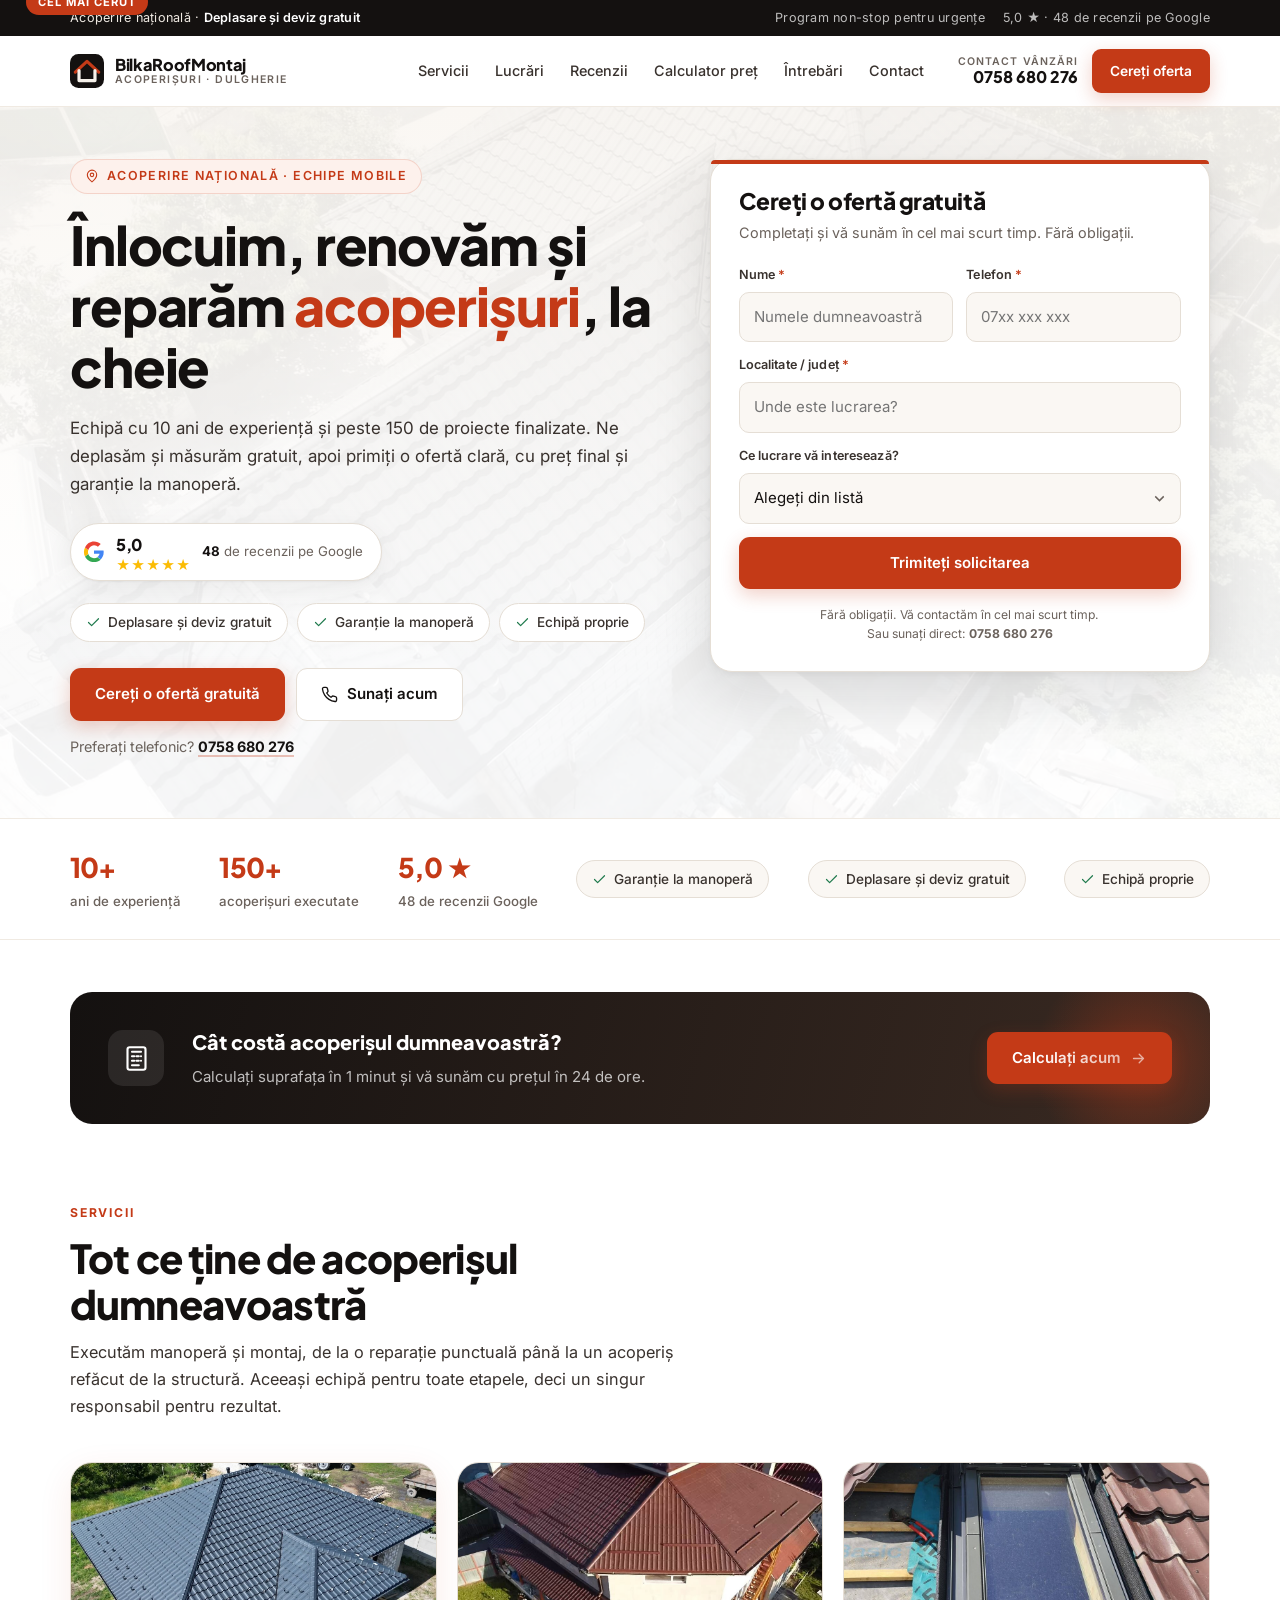
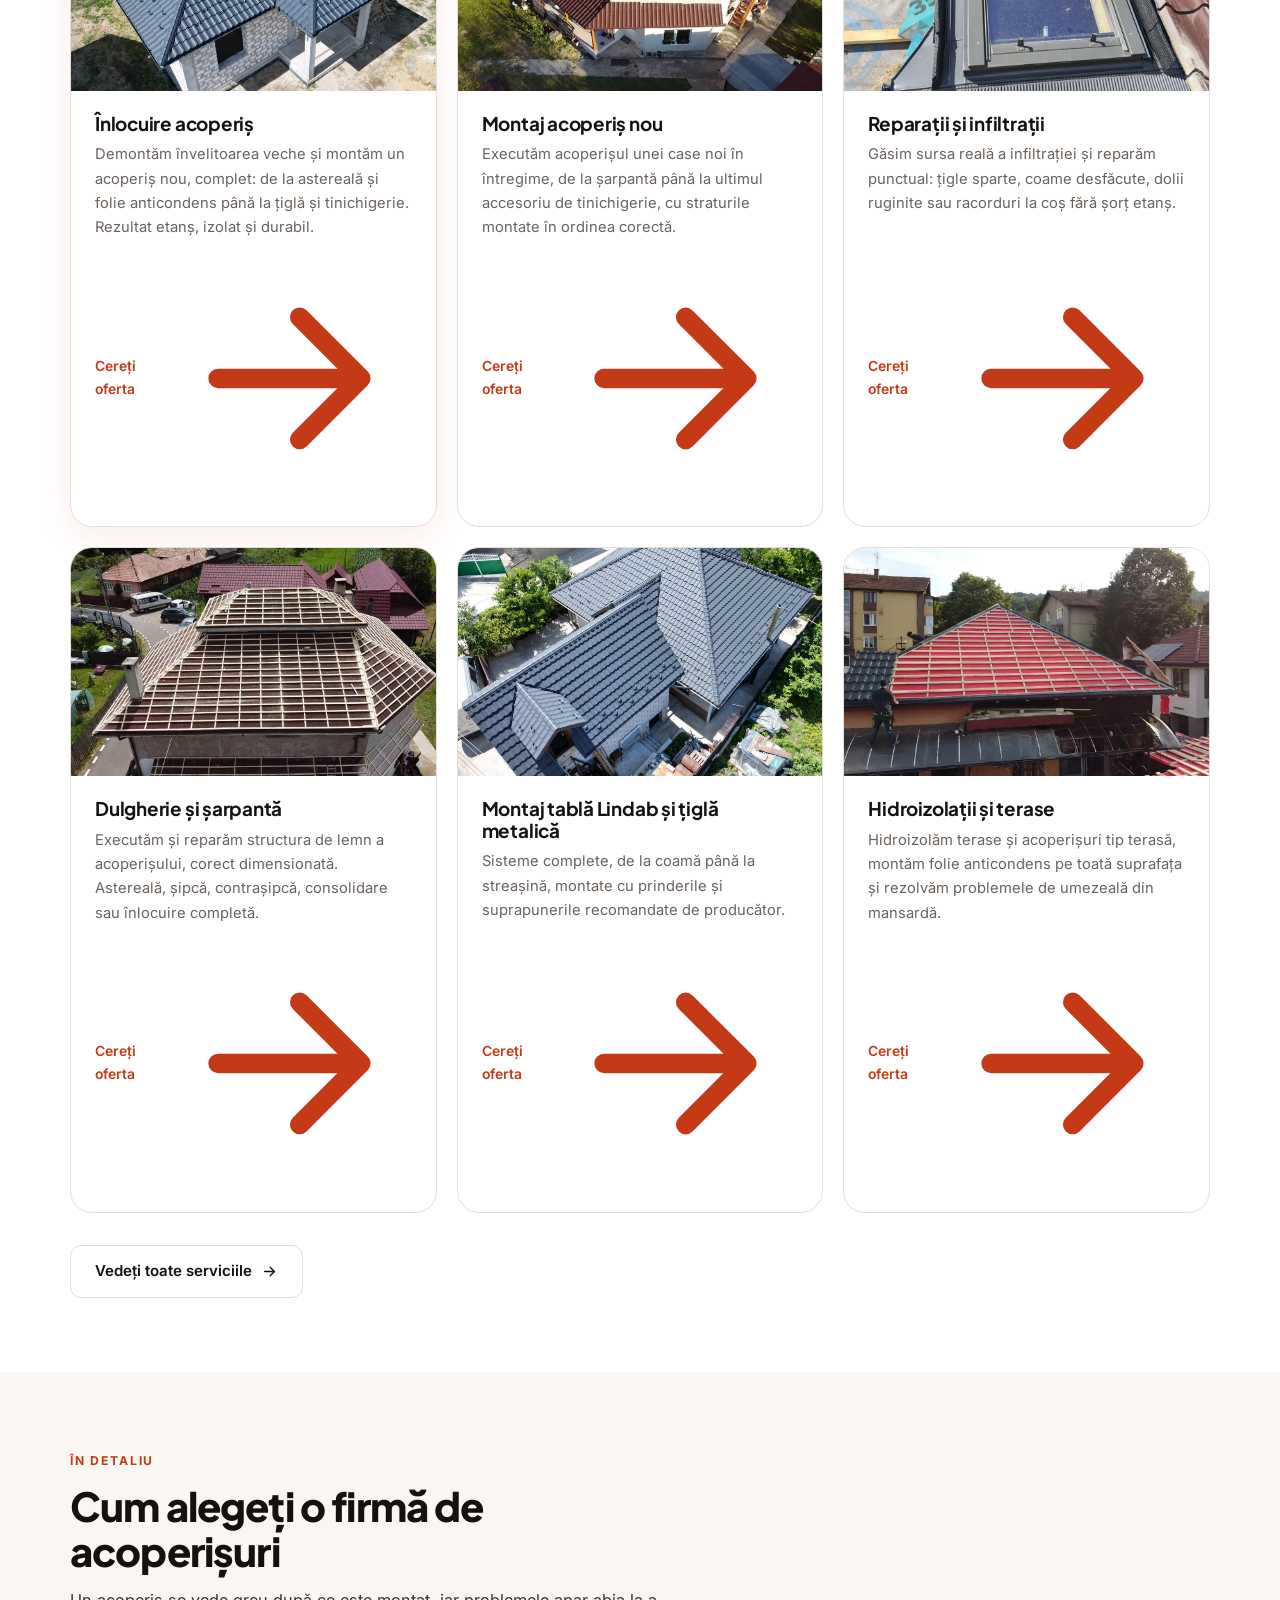
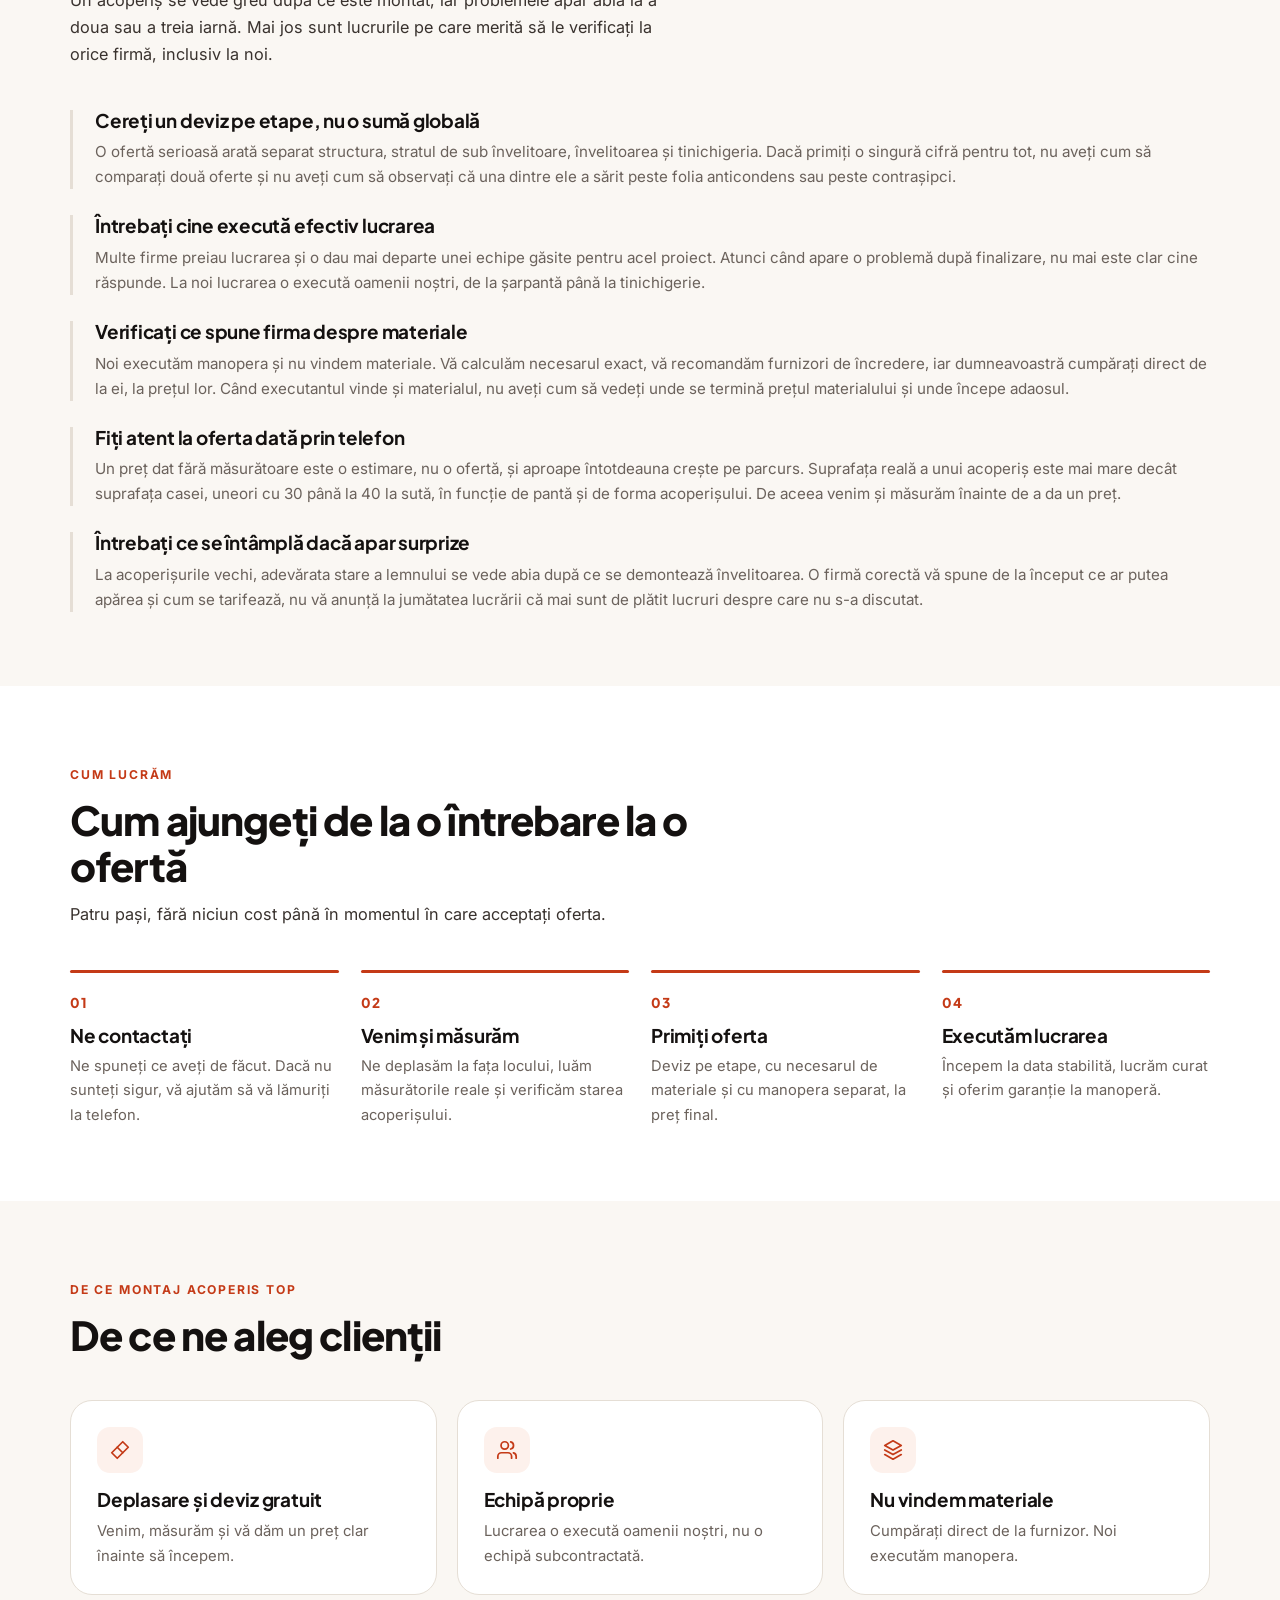
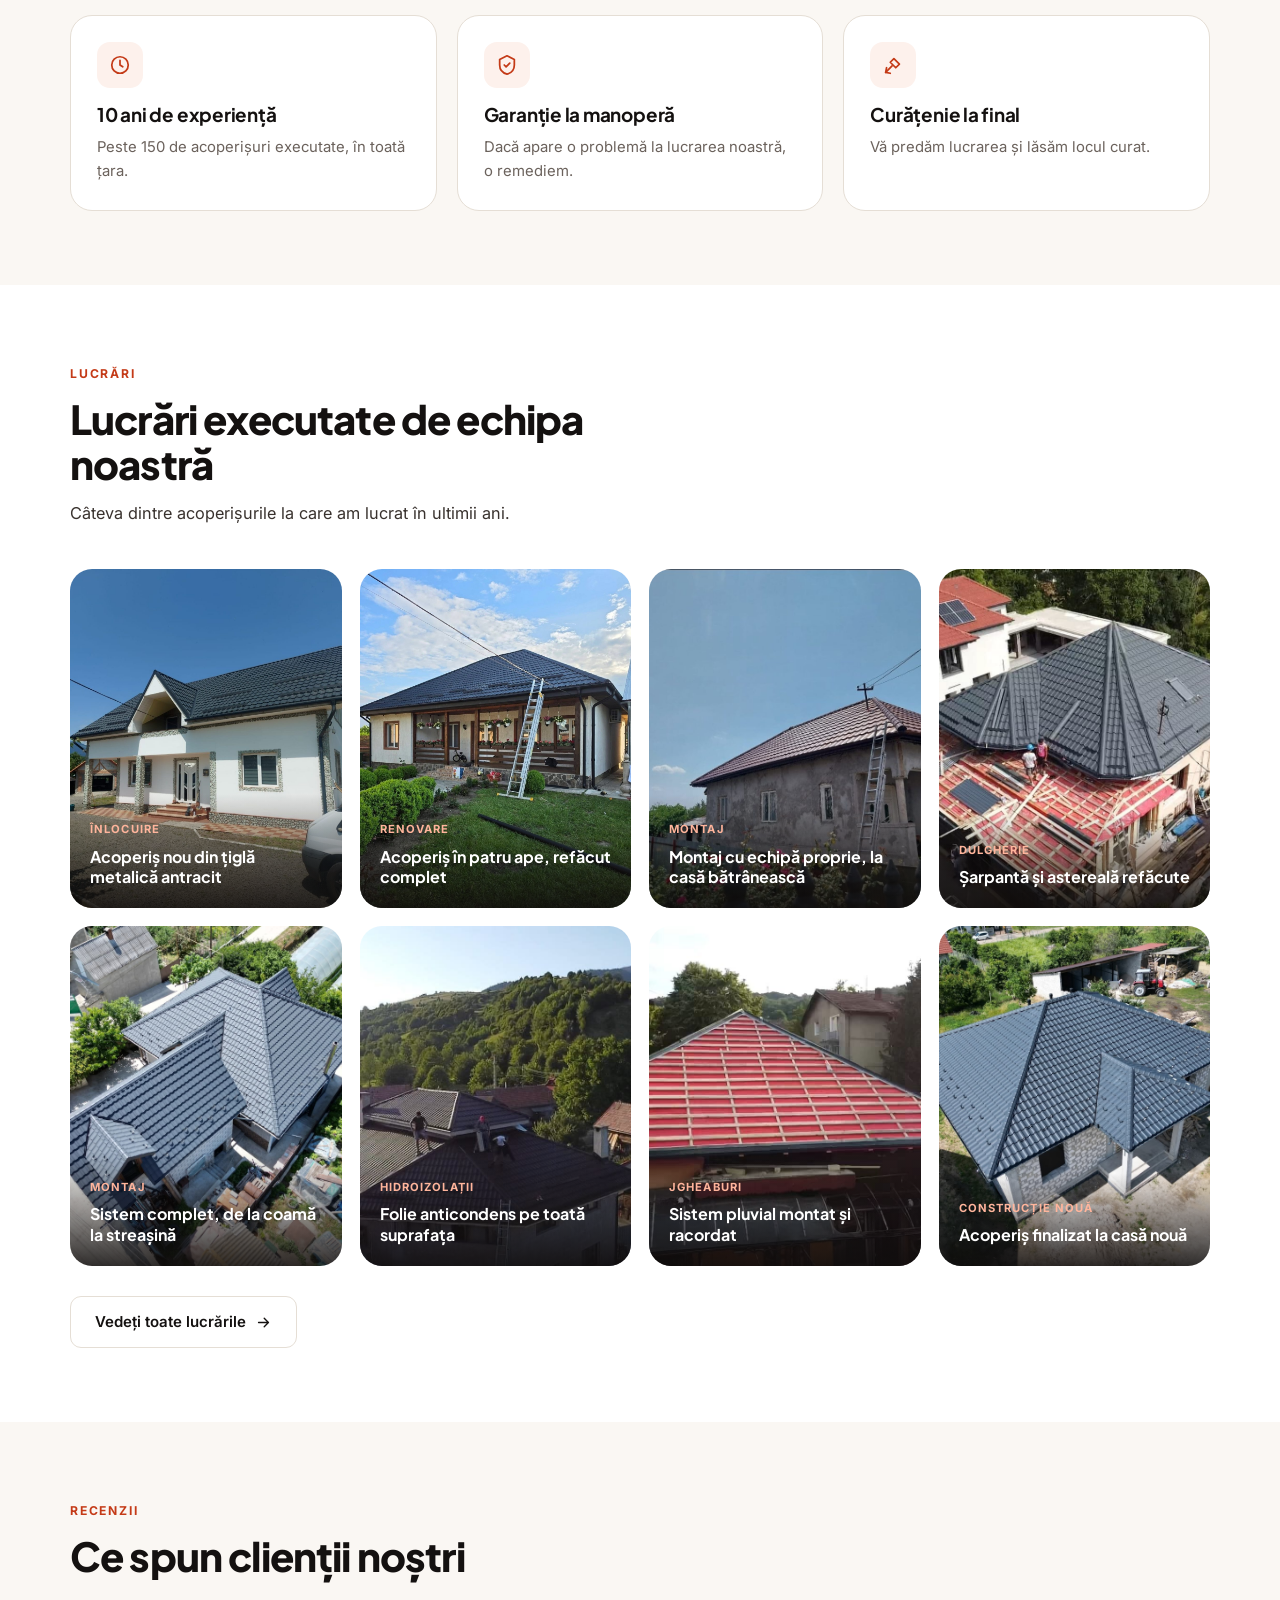
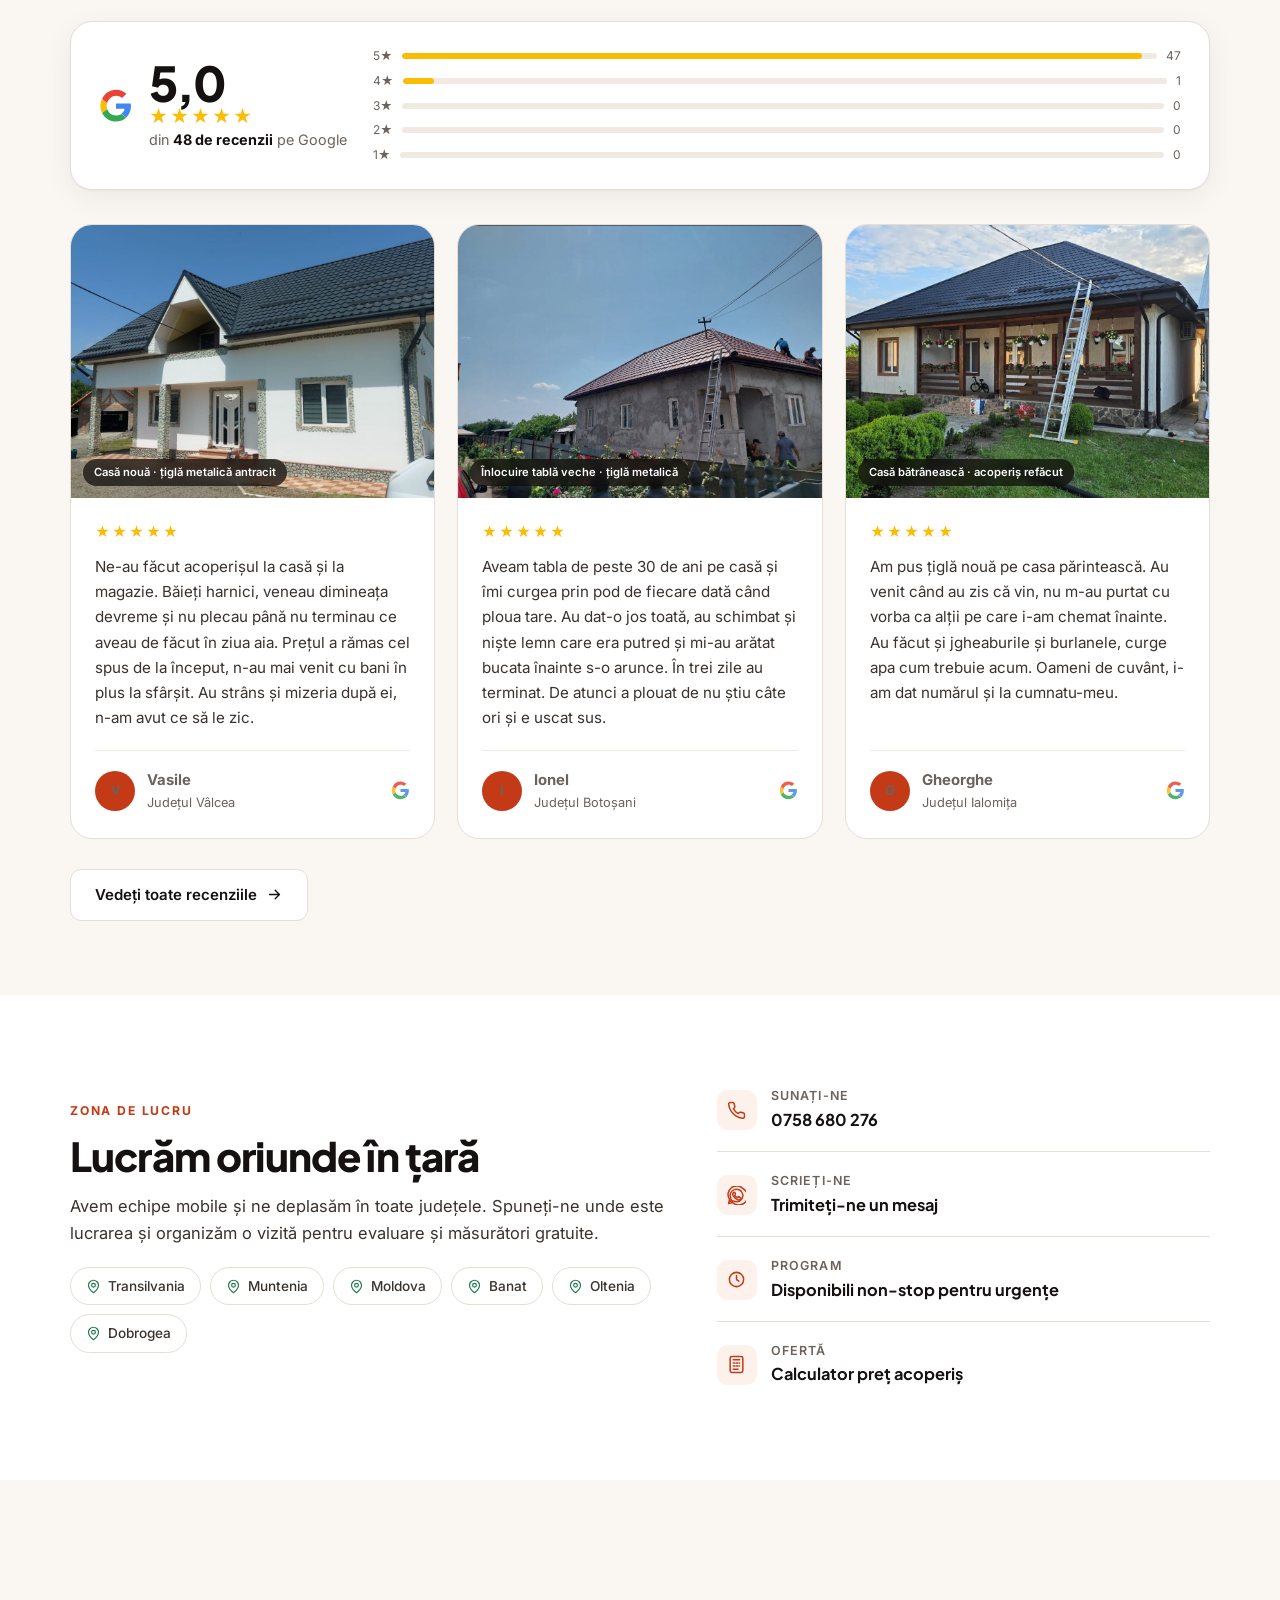
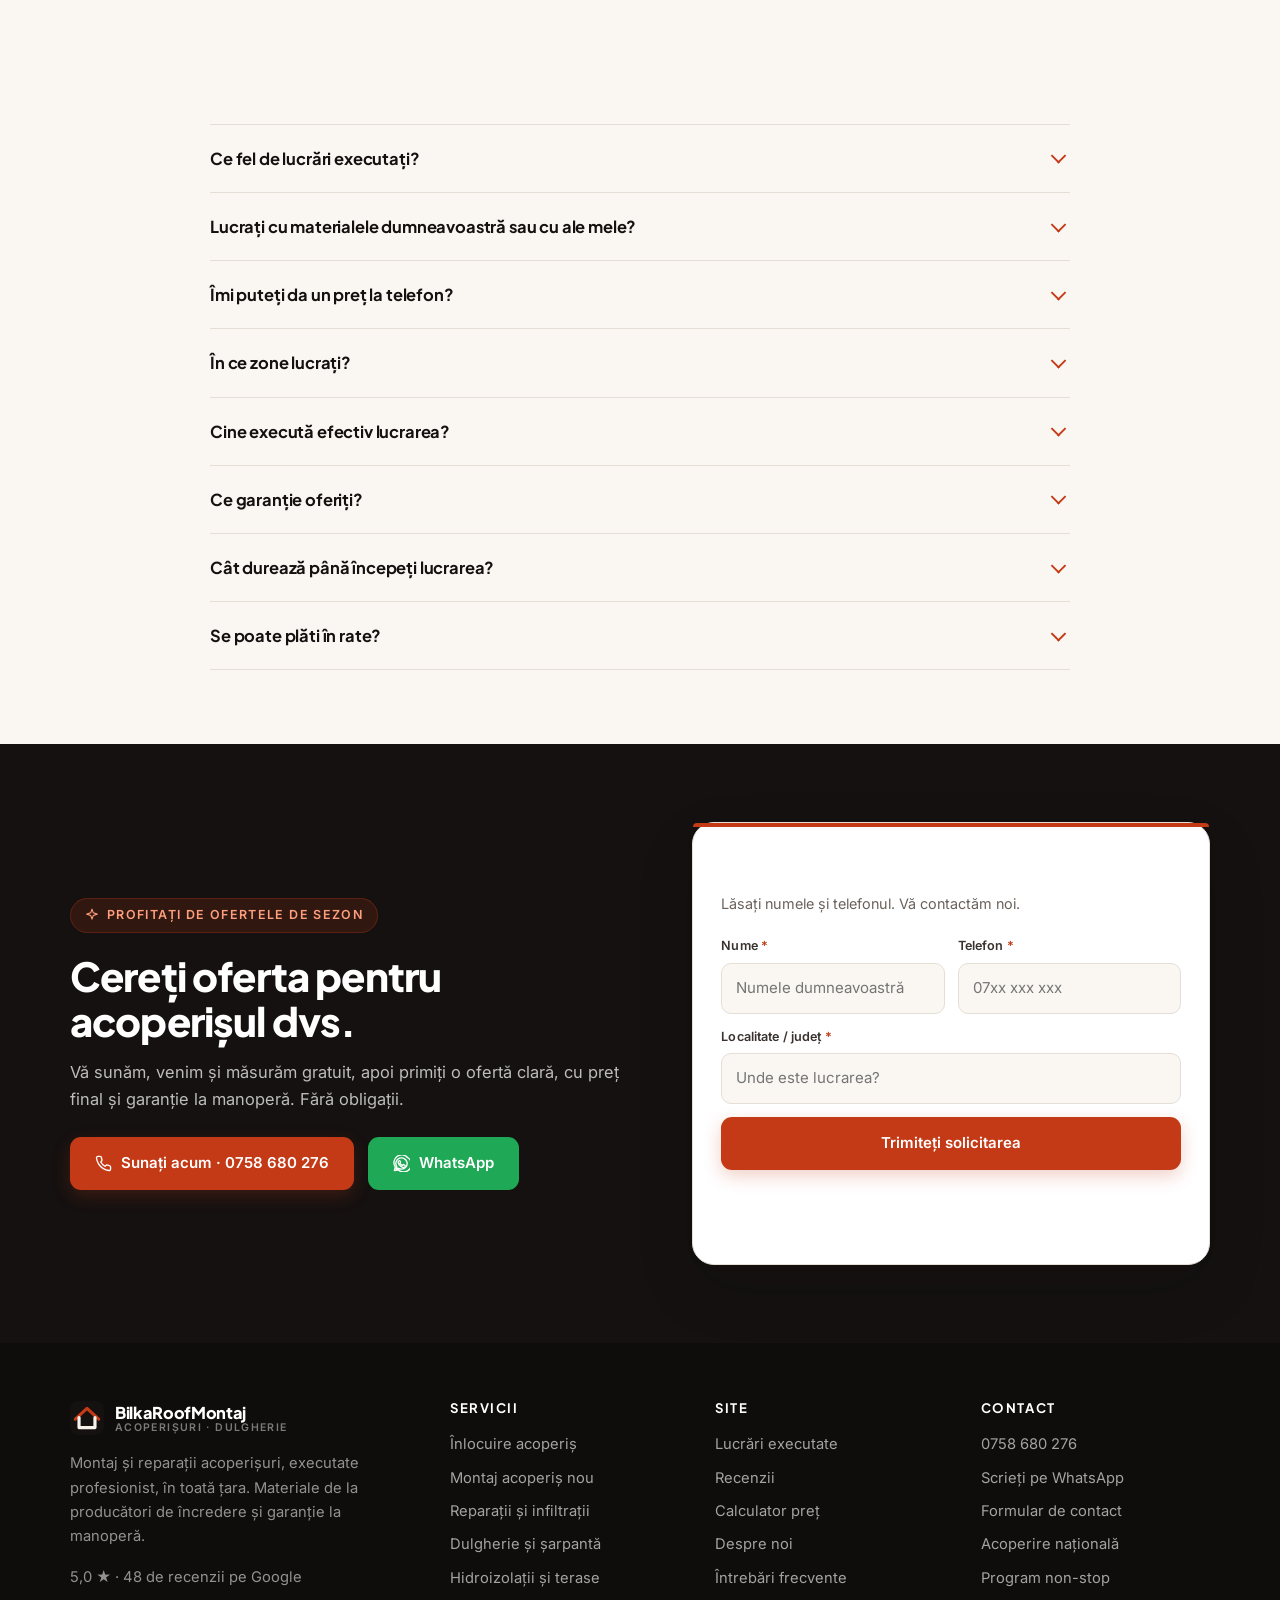
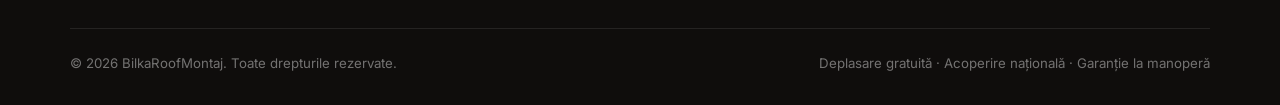
==== commit f3b1528a: "Update index.html" ====
--- a/index.html
+++ b/index.html
@@ -3,15 +3,15 @@
 <head>
 <meta charset="UTF-8">
 <meta name="viewport" content="width=device-width, initial-scale=1">
-<title>Acoperișuri — Înlocuire, renovare și reparații | BilkaRoofMontaj</title>
+<title>Acoperișuri — Înlocuire, renovare și reparații | Montaj Acoperis Top</title>
 <meta name="description" content="Echipă cu 10 ani de experiență, la nivel național. Ne deplasăm și măsurăm gratuit, apoi primiți o ofertă clară, cu preț final și garanție la manoperă. 5,0 ★ din 48 de recenzii Google.">
 <link rel="canonical" href="https://montaj-acoperis-top.ro/">
 <meta name="robots" content="index, follow, max-image-preview:large">
 <meta name="theme-color" content="#ffffff">
 <meta property="og:type" content="website">
 <meta property="og:locale" content="ro_RO">
-<meta property="og:site_name" content="BilkaRoofMontaj">
-<meta property="og:title" content="Acoperișuri — Înlocuire, renovare și reparații | BilkaRoofMontaj">
+<meta property="og:site_name" content="Montaj Acoperis Top">
+<meta property="og:title" content="Acoperișuri — Înlocuire, renovare și reparații | Montaj Acoperis Top">
 <meta property="og:description" content="Echipă cu 10 ani de experiență, la nivel național. Ne deplasăm și măsurăm gratuit, apoi primiți o ofertă clară, cu preț final și garanție la manoperă. 5,0 ★ din 48 de recenzii Google.">
 <meta property="og:url" content="https://montaj-acoperis-top.ro/">
 <meta property="og:image" content="https://montaj-acoperis-top.ro/images/hero-1.jpg">
@@ -26,7 +26,7 @@
  "@context":"https://schema.org",
  "@type":"RoofingContractor",
  "@id":"https://montaj-acoperis-top.ro/#business",
- "name":"BilkaRoofMontaj",
+ "name":"Montaj Acoperis Top",
  "description":"Înlocuire, montaj și reparații acoperișuri, dulgherie, hidroizolații și jgheaburi, la nivel național.",
  "telephone":"+40758680276",
  "url":"https://montaj-acoperis-top.ro/",
@@ -216,7 +216,7 @@
 
 <section class="sec-soft">
   <div class="wrap">
-    <div class="sec-head rv"><span class="kicker">De ce BilkaRoofMontaj</span><h2>De ce ne aleg clienții</h2></div>
+    <div class="sec-head rv"><span class="kicker">De ce Montaj Acoperis Top</span><h2>De ce ne aleg clienții</h2></div>
     <div class="grid g3">
       <div class="card rv"><div class="ci"><svg viewBox="0 0 24 24" fill="none" stroke="currentColor" stroke-width="1.9" stroke-linecap="round" stroke-linejoin="round" aria-hidden="true"><path d="M3 15l6-6 6 6-6 6z"/><path d="M9 9l6-6 6 6-6 6"/></svg></div><h3>Deplasare și deviz gratuit</h3><p>Venim, măsurăm și vă dăm un preț clar înainte să începem.</p></div>
       <div class="card rv"><div class="ci"><svg viewBox="0 0 24 24" fill="none" stroke="currentColor" stroke-width="1.9" stroke-linecap="round" stroke-linejoin="round" aria-hidden="true"><path d="M17 21v-2a4 4 0 0 0-4-4H6a4 4 0 0 0-4 4v2"/><circle cx="9.5" cy="7" r="4"/><path d="M22 21v-2a4 4 0 0 0-3-3.9"/><path d="M16 3.1a4 4 0 0 1 0 7.8"/></svg></div><h3>Echipă proprie</h3><p>Lucrarea o execută oamenii noștri, nu o echipă subcontractată.</p></div>
@@ -287,7 +287,7 @@
   </div>
 </div>
     <div class="revs"><article class="rev rv">
-  <div class="rev-ph"><img src="/images/rec-1.jpg" alt="Lucrare executată de BilkaRoofMontaj — Județul Vâlcea" loading="lazy" data-lb="/images/rec-1.jpg" data-alt="Lucrare executată în Județul Vâlcea"><span class="lbl">Casă nouă · țiglă metalică antracit</span></div>
+  <div class="rev-ph"><img src="/images/rec-1.jpg" alt="Lucrare executată de Montaj Acoperis Top — Județul Vâlcea" loading="lazy" data-lb="/images/rec-1.jpg" data-alt="Lucrare executată în Județul Vâlcea"><span class="lbl">Casă nouă · țiglă metalică antracit</span></div>
   <div class="rev-b">
     <div class="st">★★★★★</div>
     <p>Ne-au făcut acoperișul la casă și la magazie. Băieți harnici, veneau dimineața devreme și nu plecau până nu terminau ce aveau de făcut în ziua aia. Prețul a rămas cel spus de la început, n-au mai venit cu bani în plus la sfârșit. Au strâns și mizeria după ei, n-am avut ce să le zic.</p>
@@ -298,7 +298,7 @@
   </div>
 </article>
 <article class="rev rv">
-  <div class="rev-ph"><img src="/images/rec-2.jpg" alt="Lucrare executată de BilkaRoofMontaj — Județul Botoșani" loading="lazy" data-lb="/images/rec-2.jpg" data-alt="Lucrare executată în Județul Botoșani"><span class="lbl">Înlocuire tablă veche · țiglă metalică</span></div>
+  <div class="rev-ph"><img src="/images/rec-2.jpg" alt="Lucrare executată de Montaj Acoperis Top — Județul Botoșani" loading="lazy" data-lb="/images/rec-2.jpg" data-alt="Lucrare executată în Județul Botoșani"><span class="lbl">Înlocuire tablă veche · țiglă metalică</span></div>
   <div class="rev-b">
     <div class="st">★★★★★</div>
     <p>Aveam tabla de peste 30 de ani pe casă și îmi curgea prin pod de fiecare dată când ploua tare. Au dat-o jos toată, au schimbat și niște lemn care era putred și mi-au arătat bucata înainte s-o arunce. În trei zile au terminat. De atunci a plouat de nu știu câte ori și e uscat sus.</p>
@@ -456,4 +456,4 @@
 <div class="lb" id="lb"><button class="lb-x" aria-label="Închide">×</button><img src="" alt=""></div>
 <script src="/assets/script.js" defer></script>
 </body>
-</html>+</html>
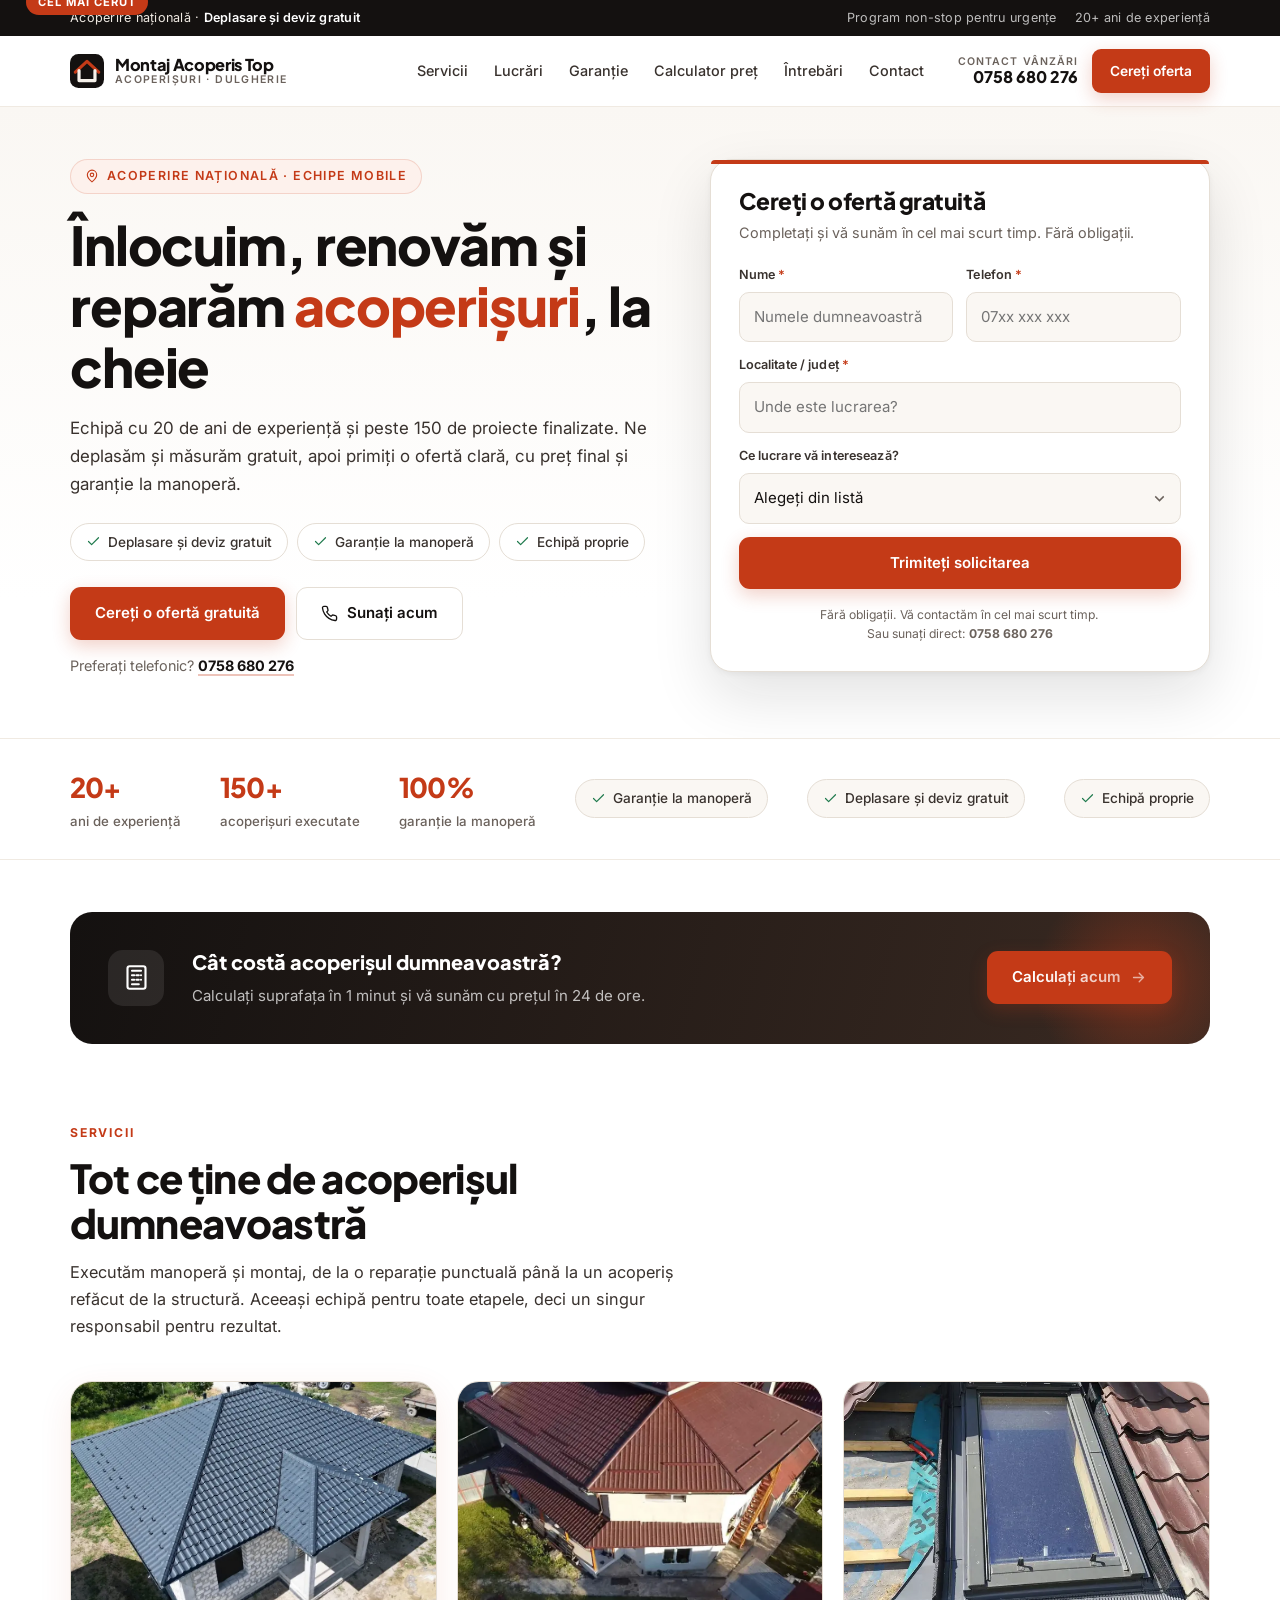
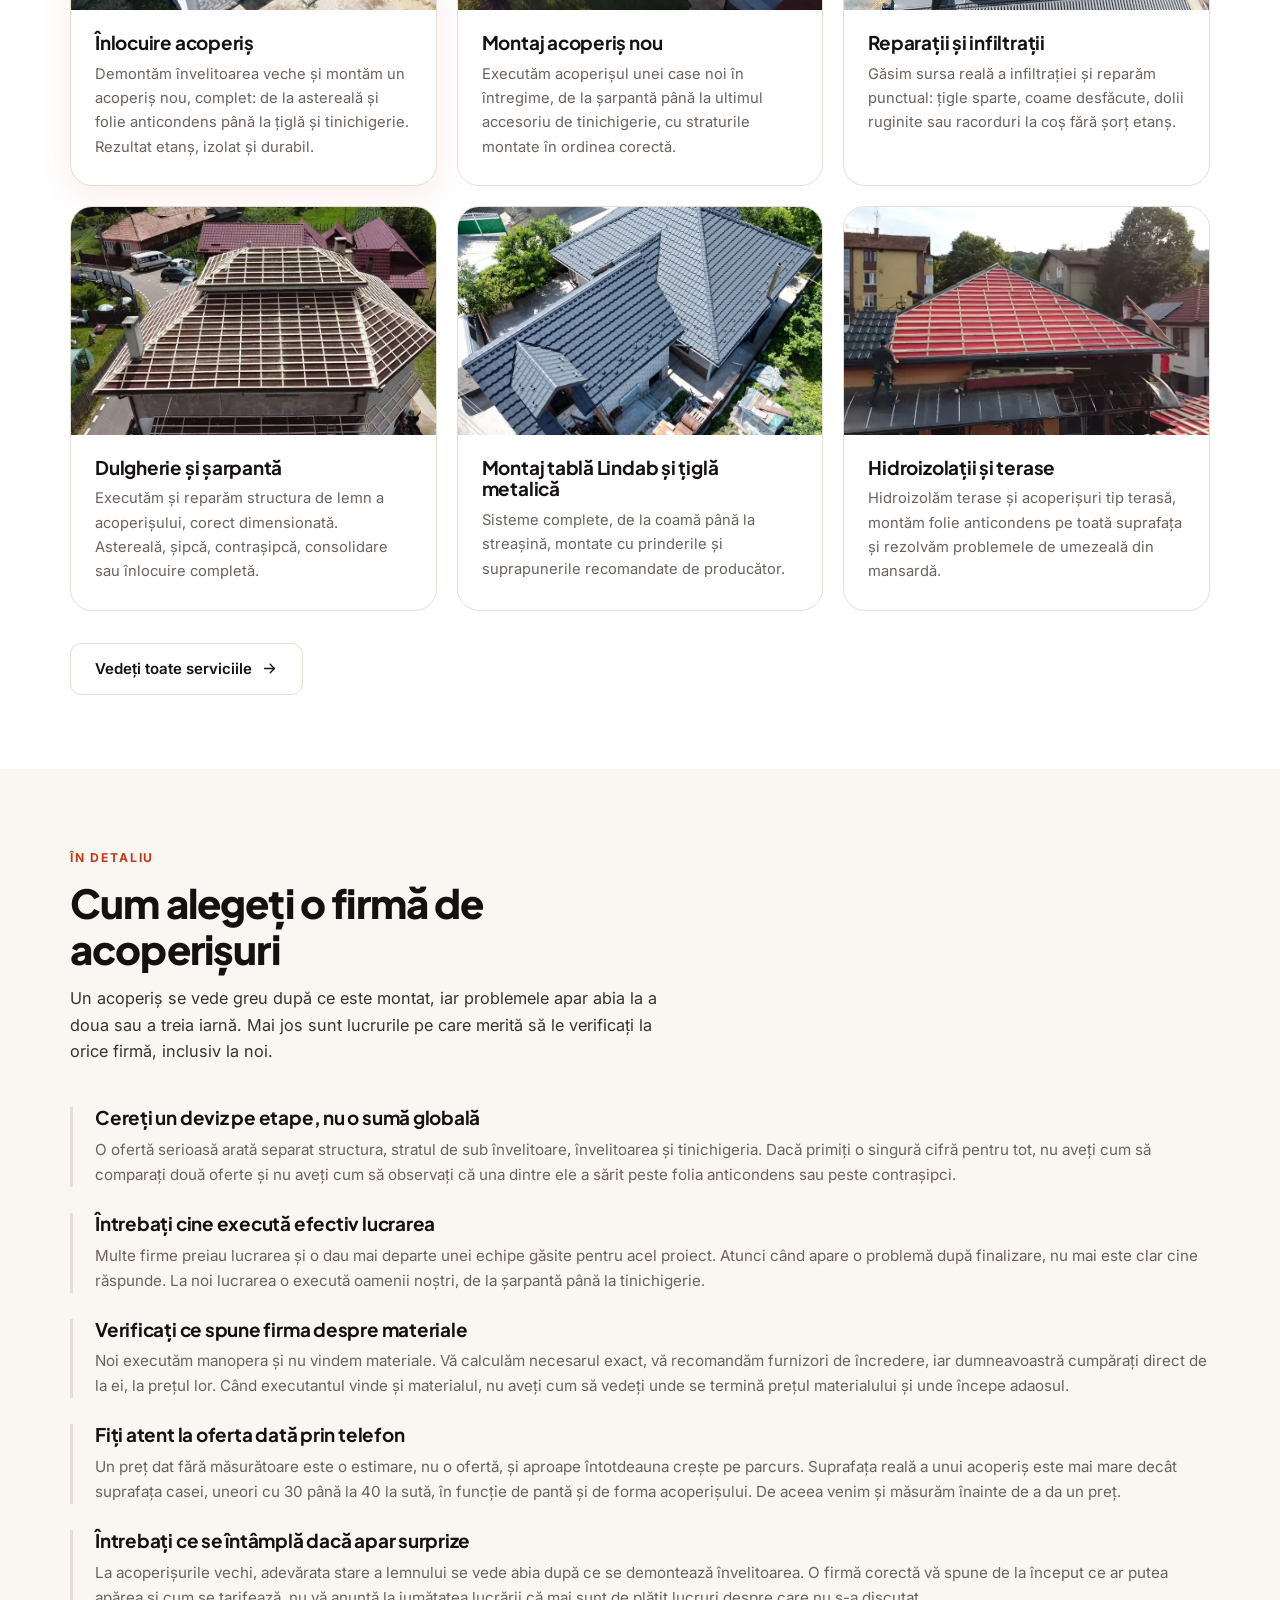
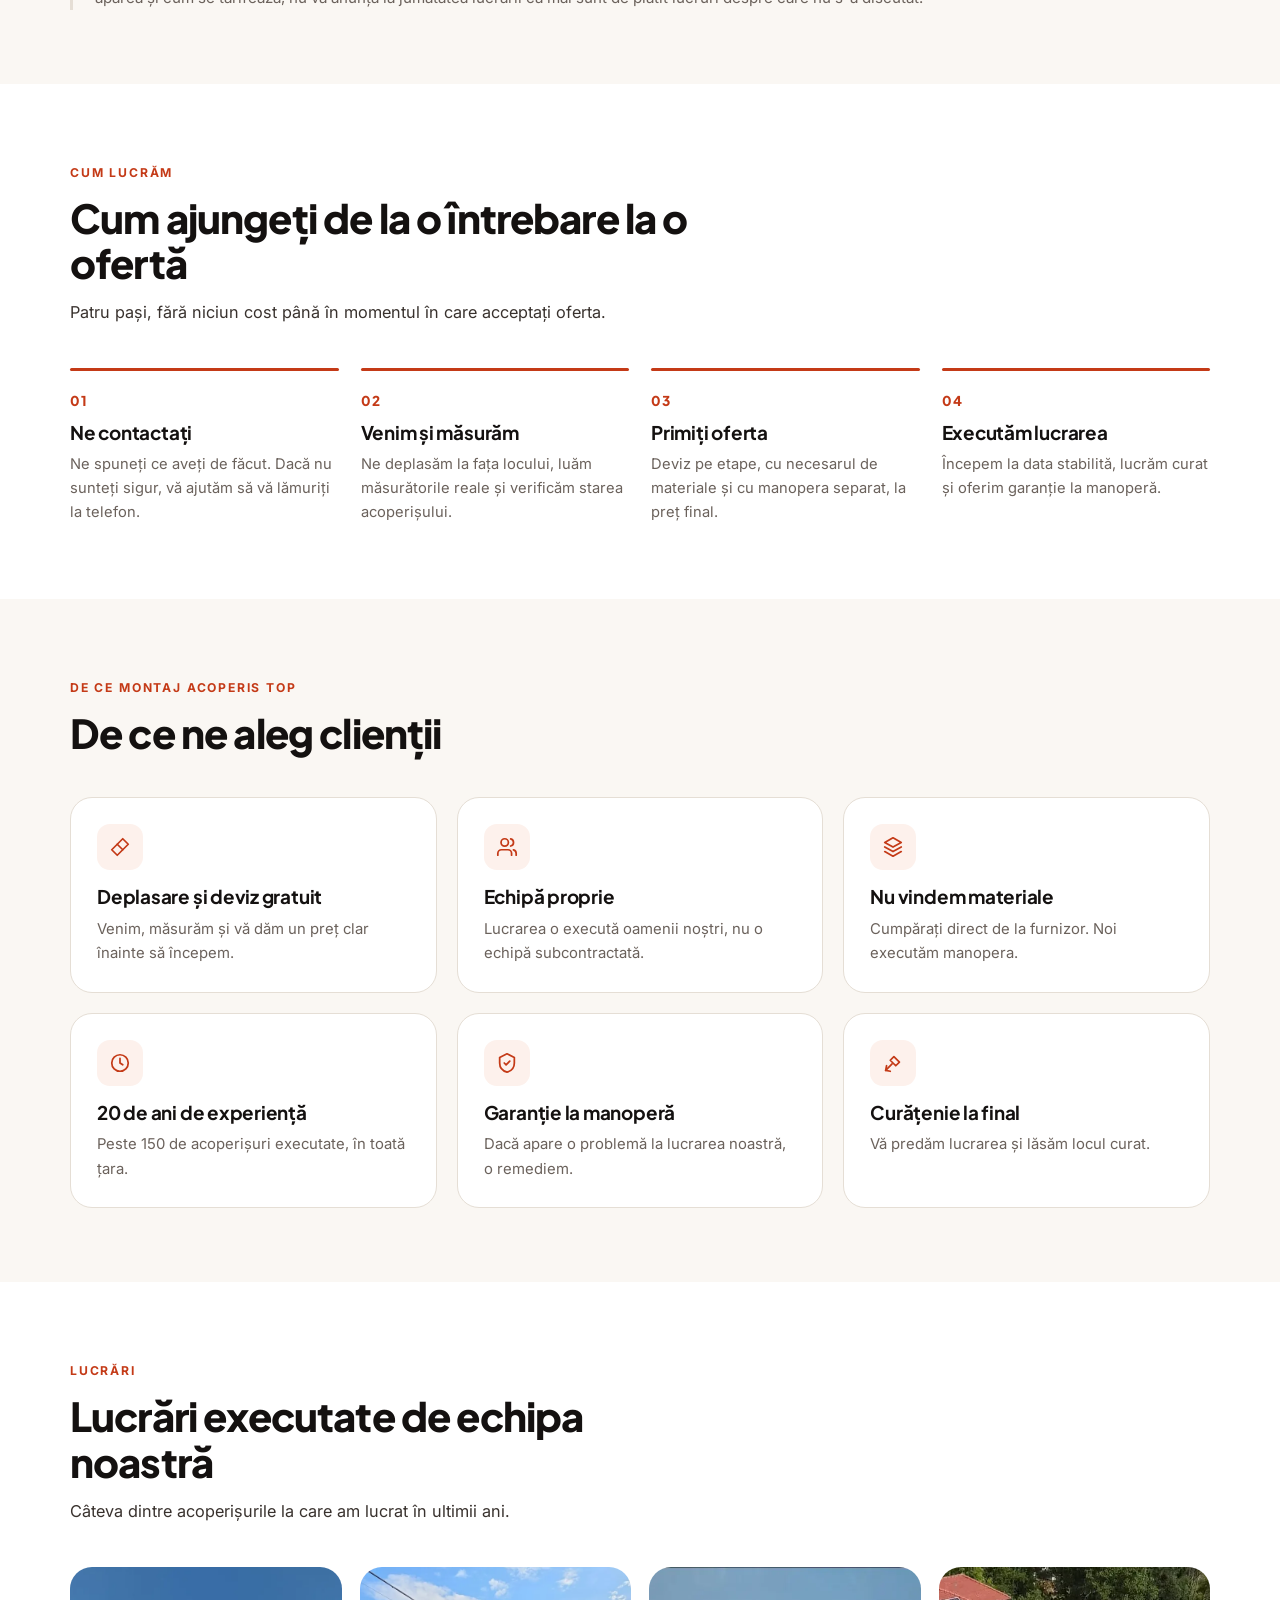
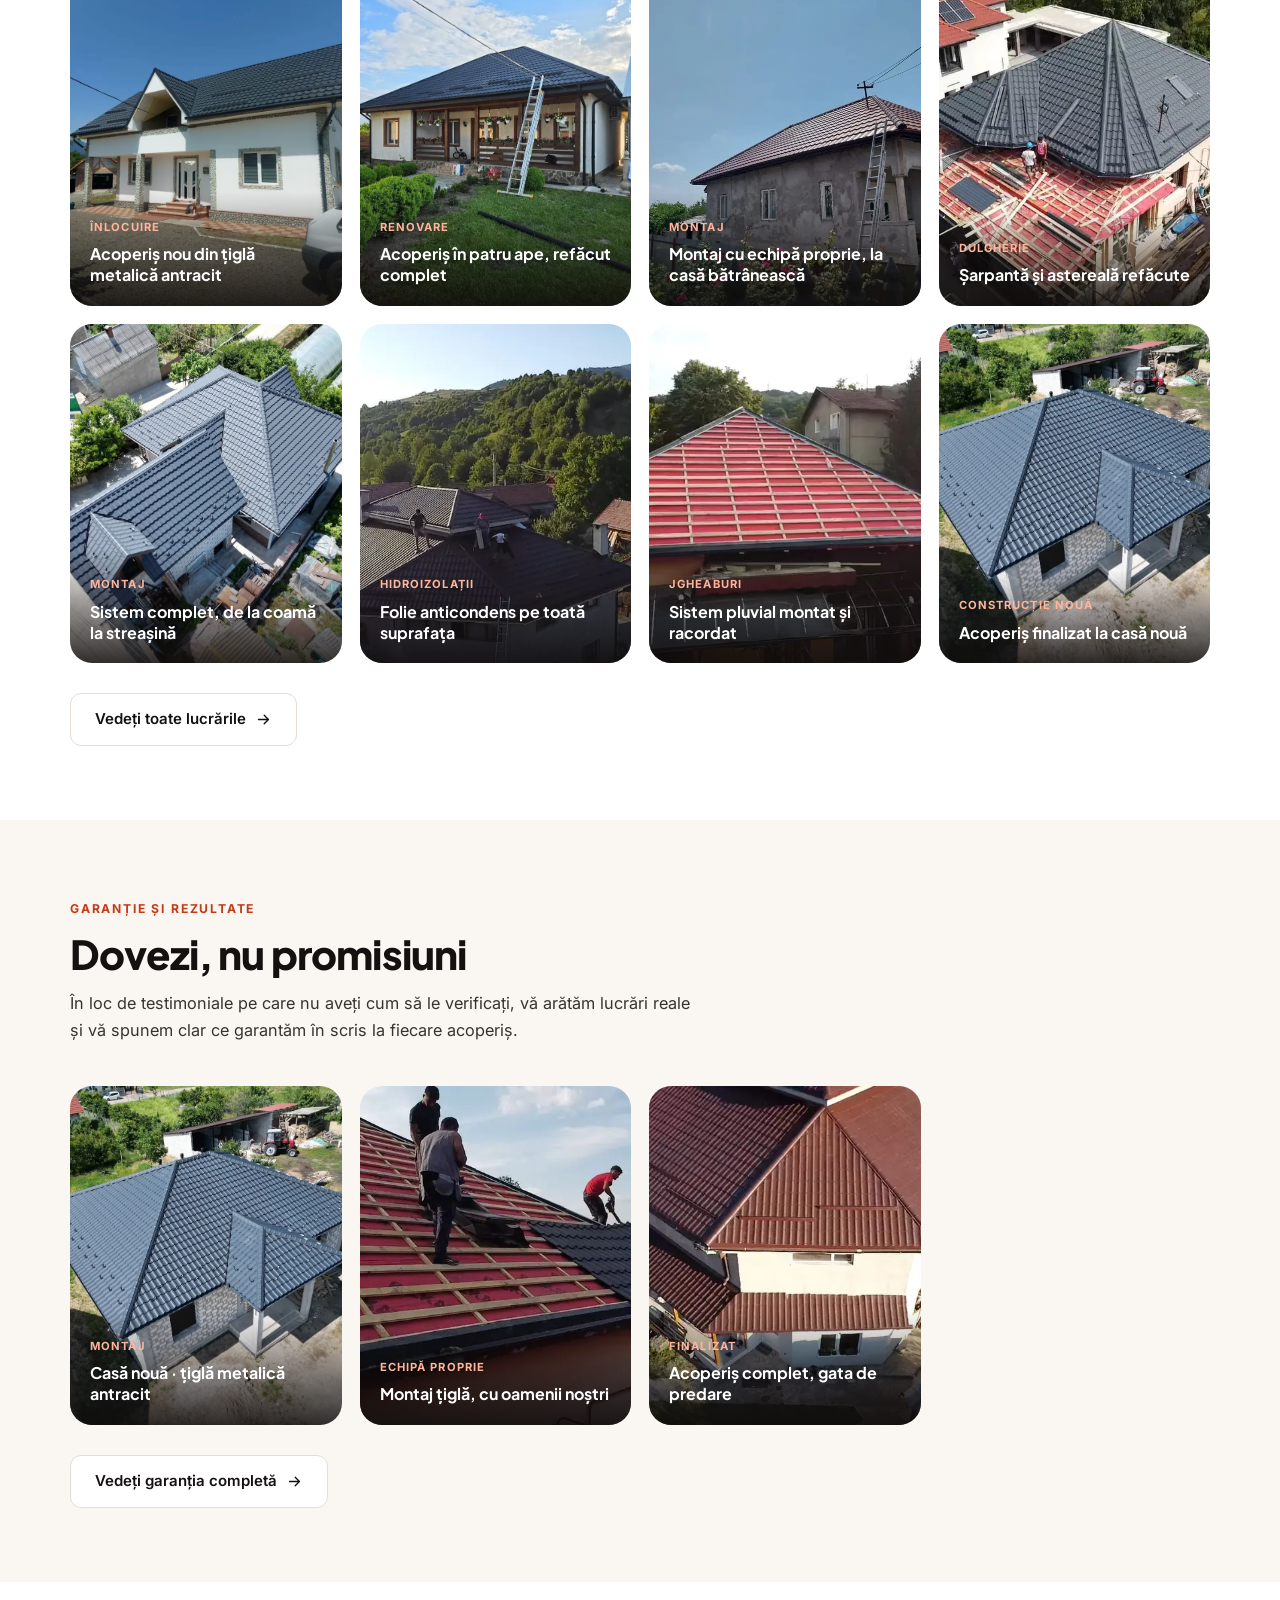
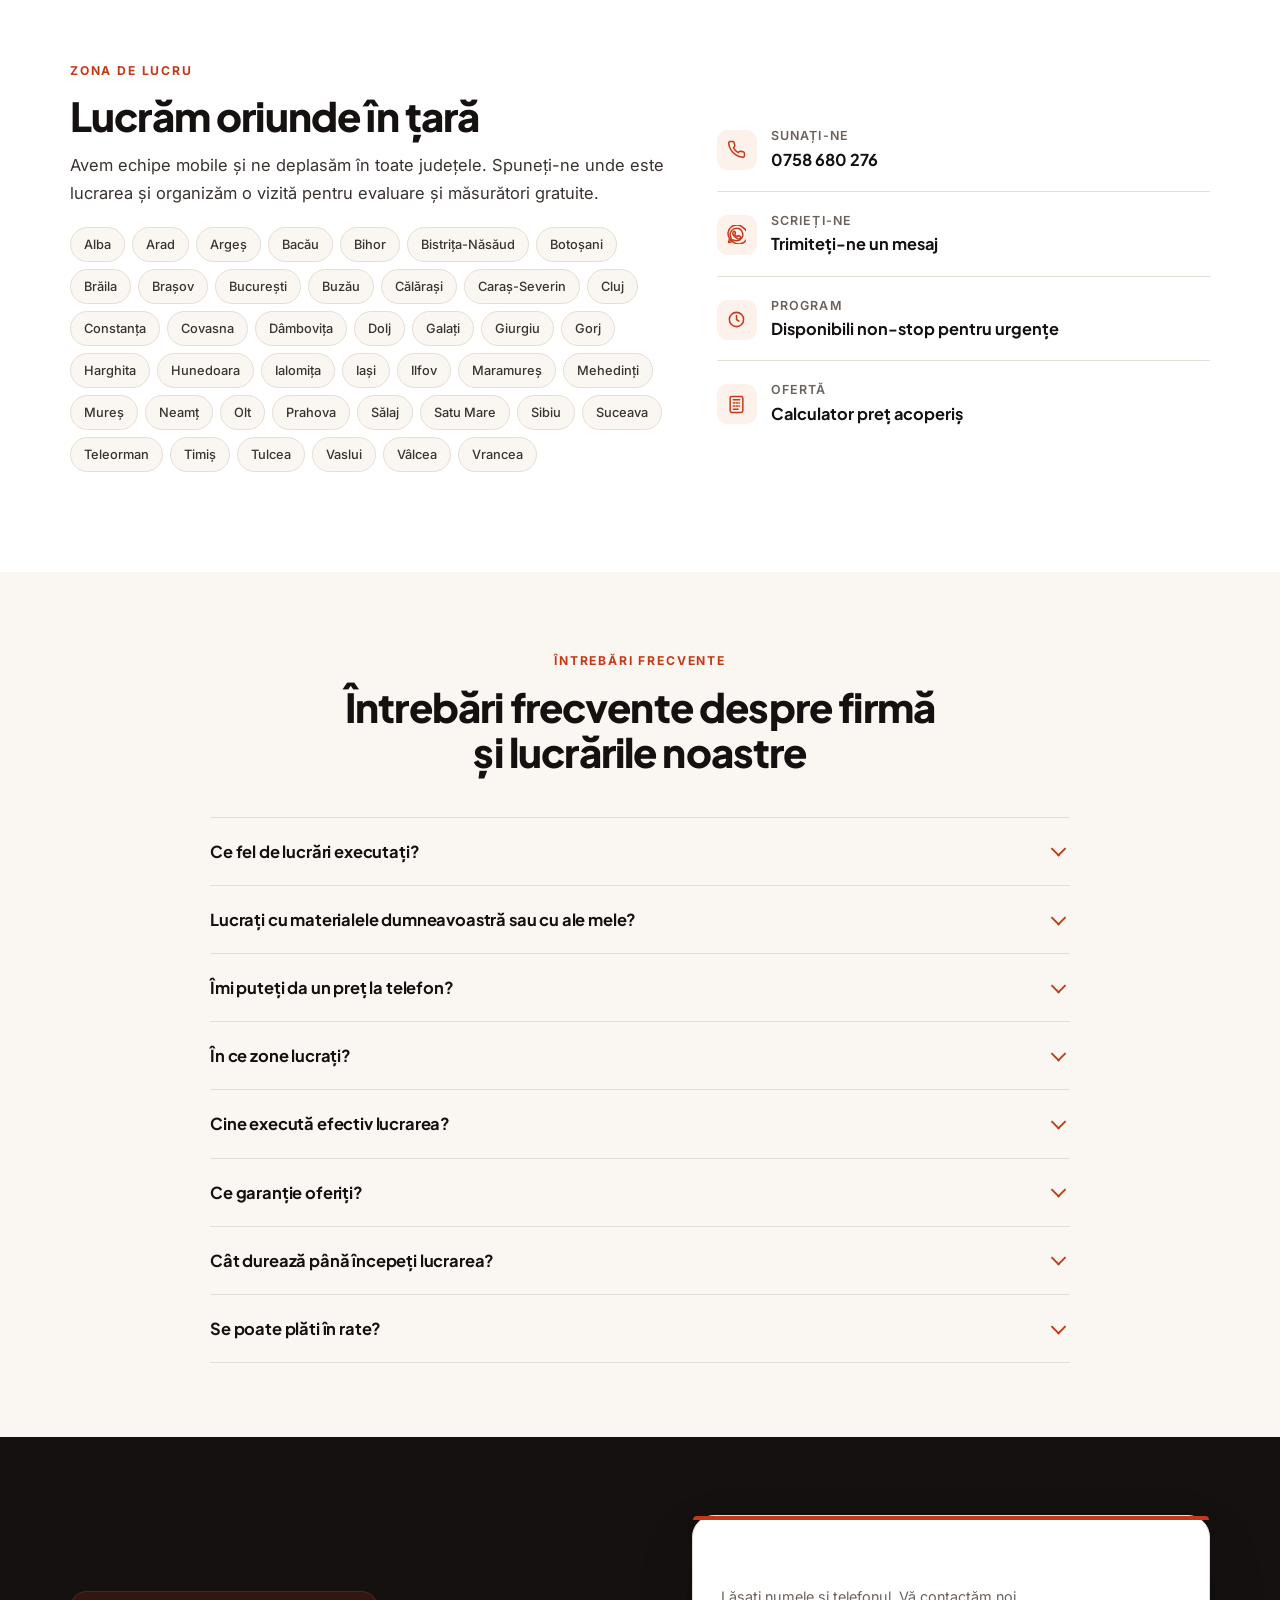
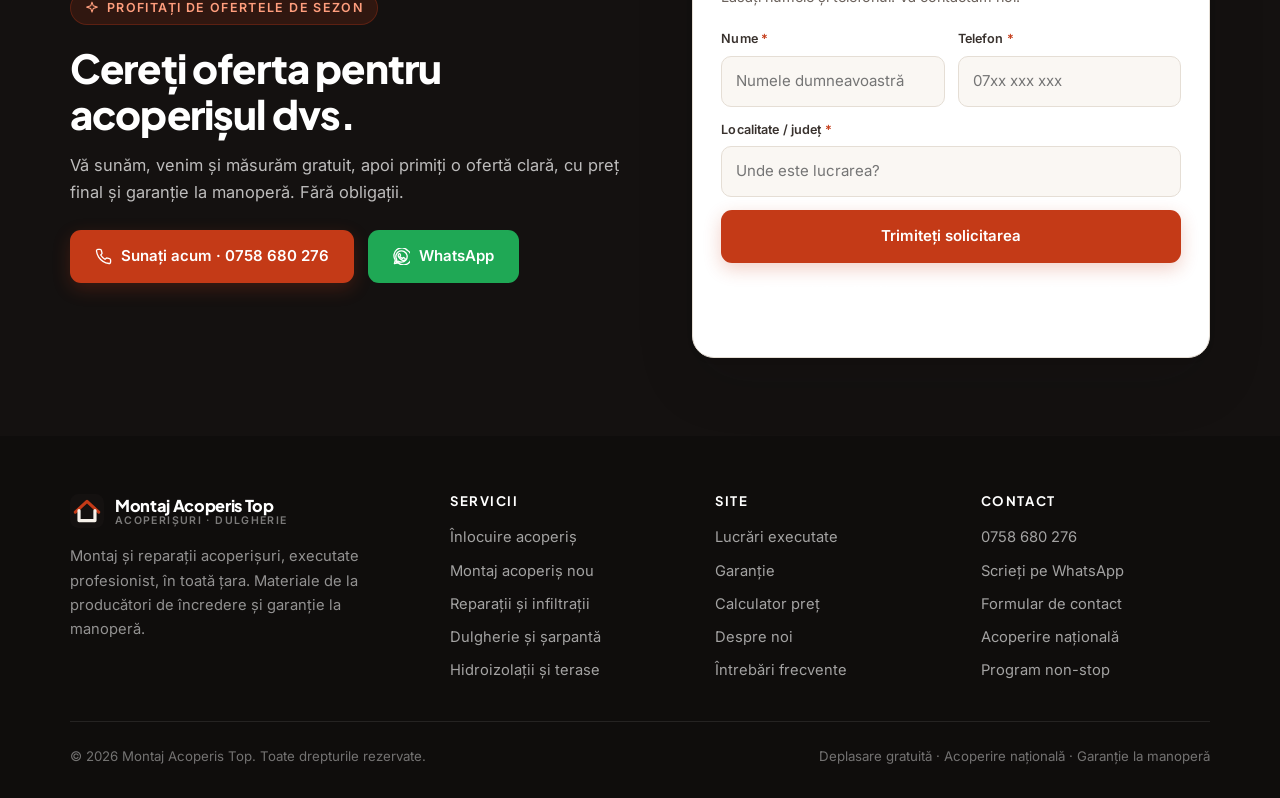
==== commit cf1c4927: "Suprascriere fisiere" ====
--- a/index.html
+++ b/index.html
@@ -4,7 +4,7 @@
 <meta charset="UTF-8">
 <meta name="viewport" content="width=device-width, initial-scale=1">
 <title>Acoperișuri — Înlocuire, renovare și reparații | Montaj Acoperis Top</title>
-<meta name="description" content="Echipă cu 10 ani de experiență, la nivel național. Ne deplasăm și măsurăm gratuit, apoi primiți o ofertă clară, cu preț final și garanție la manoperă. 5,0 ★ din 48 de recenzii Google.">
+<meta name="description" content="Echipă cu 20 de ani de experiență, la nivel național. Ne deplasăm și măsurăm gratuit, apoi primiți o ofertă clară, cu preț final și garanție la manoperă.">
 <link rel="canonical" href="https://montaj-acoperis-top.ro/">
 <meta name="robots" content="index, follow, max-image-preview:large">
 <meta name="theme-color" content="#ffffff">
@@ -12,9 +12,9 @@
 <meta property="og:locale" content="ro_RO">
 <meta property="og:site_name" content="Montaj Acoperis Top">
 <meta property="og:title" content="Acoperișuri — Înlocuire, renovare și reparații | Montaj Acoperis Top">
-<meta property="og:description" content="Echipă cu 10 ani de experiență, la nivel național. Ne deplasăm și măsurăm gratuit, apoi primiți o ofertă clară, cu preț final și garanție la manoperă. 5,0 ★ din 48 de recenzii Google.">
+<meta property="og:description" content="Echipă cu 20 de ani de experiență, la nivel național. Ne deplasăm și măsurăm gratuit, apoi primiți o ofertă clară, cu preț final și garanție la manoperă.">
 <meta property="og:url" content="https://montaj-acoperis-top.ro/">
-<meta property="og:image" content="https://montaj-acoperis-top.ro/images/hero-1.jpg">
+<meta property="og:image" content="https://montaj-acoperis-top.ro/images/hero-1.webp">
 <link rel="icon" href="/favicon.svg" type="image/svg+xml">
 <link rel="manifest" href="/site.webmanifest">
 <link rel="preconnect" href="https://fonts.googleapis.com">
@@ -30,31 +30,33 @@
  "description":"Înlocuire, montaj și reparații acoperișuri, dulgherie, hidroizolații și jgheaburi, la nivel național.",
  "telephone":"+40758680276",
  "url":"https://montaj-acoperis-top.ro/",
- "image":"https://montaj-acoperis-top.ro/images/hero-1.jpg",
+ "image":"https://montaj-acoperis-top.ro/images/hero-1.webp",
  "address":{"@type":"PostalAddress","addressCountry":"RO"},
  "areaServed":{"@type":"Country","name":"România"},
  "priceRange":"$$",
- "foundingDate":"2015-01-01",
- "openingHoursSpecification":{"@type":"OpeningHoursSpecification","dayOfWeek":["Monday","Tuesday","Wednesday","Thursday","Friday","Saturday","Sunday"],"opens":"00:00","closes":"23:59"},
- "aggregateRating":{"@type":"AggregateRating","ratingValue":"5.0","reviewCount":"48","bestRating":"5"},
- "review":[
-  {"@type":"Review","author":{"@type":"Person","name":"Vasile"},"reviewRating":{"@type":"Rating","ratingValue":"5"},"reviewBody":"Ne-au făcut acoperișul la casă și la magazie. Prețul a rămas cel spus de la început."},
-  {"@type":"Review","author":{"@type":"Person","name":"Ionel"},"reviewRating":{"@type":"Rating","ratingValue":"5"},"reviewBody":"Au înlocuit tabla veche cu țiglă metalică în trei zile. De atunci e uscat în pod."},
-  {"@type":"Review","author":{"@type":"Person","name":"Gheorghe"},"reviewRating":{"@type":"Rating","ratingValue":"5"},"reviewBody":"Am pus țiglă nouă pe casa părintească. Oameni de cuvânt."}
- ]
+ "foundingDate":"2006-01-01",
+ "openingHoursSpecification":{"@type":"OpeningHoursSpecification","dayOfWeek":["Monday","Tuesday","Wednesday","Thursday","Friday","Saturday","Sunday"],"opens":"00:00","closes":"23:59"}
 }
 </script><script type="application/ld+json">{"@context":"https://schema.org","@type":"FAQPage","mainEntity":[{"@type":"Question","name":"Ce fel de lucrări executați?","acceptedAnswer":{"@type":"Answer","text":"Tot ce ține de acoperiș: înlocuire, renovare, montaj la case noi, reparații și infiltrații, dulgherie și șarpante, jgheaburi și burlane, hidroizolații și terase. Montăm și panouri sandwich, șindrilă bituminoasă, ferestre de mansardă și luminatoare."}},{"@type":"Question","name":"Lucrați cu materialele dumneavoastră sau cu ale mele?","acceptedAnswer":{"@type":"Answer","text":"Executăm manopera. Vă calculăm necesarul exact de materiale, vă recomandăm furnizori de încredere și cumpărați direct de la ei, la prețul lor. Așa vedeți separat cât plătiți pe materiale și cât pe manoperă, fără adaos ascuns între cele două."}},{"@type":"Question","name":"Îmi puteți da un preț la telefon?","acceptedAnswer":{"@type":"Answer","text":"Vă putem spune la telefon cum stau lucrurile în general și la ce să vă așteptați, dar un preț real vine după măsurătoare. Suprafața reală a unui acoperiș este mai mare decât suprafața casei, uneori cu 30 până la 40 la sută, în funcție de pantă și de formă. Un preț dat fără măsurători aproape întotdeauna crește pe parcurs. Deplasarea și măsurătoarea sunt gratuite."}},{"@type":"Question","name":"În ce zone lucrați?","acceptedAnswer":{"@type":"Answer","text":"Lucrăm la nivel național, cu echipe mobile. Ne spuneți unde este lucrarea și organizăm o vizită pentru evaluare și măsurători gratuite."}},{"@type":"Question","name":"Cine execută efectiv lucrarea?","acceptedAnswer":{"@type":"Answer","text":"Echipa noastră. Nu subcontractăm lucrările către echipe găsite pentru un singur proiect, tocmai ca să existe un singur responsabil pentru toate etapele și cineva la care puteți reveni după finalizare."}},{"@type":"Question","name":"Ce garanție oferiți?","acceptedAnswer":{"@type":"Answer","text":"Oferim garanție la manoperă pentru toate lucrările executate de echipa noastră. Garanția materialelor vine de la producătorul pe care îl alegeți, iar un montaj corect este chiar condiția ca acea garanție să rămână valabilă."}},{"@type":"Question","name":"Cât durează până începeți lucrarea?","acceptedAnswer":{"@type":"Answer","text":"După ce acceptați oferta stabilim împreună data de start și ne încadrăm în termenul convenit. Pentru urgențe, cum ar fi o infiltrație activă, ne organizăm cât mai repede posibil."}},{"@type":"Question","name":"Se poate plăti în rate?","acceptedAnswer":{"@type":"Answer","text":"Da, pentru lucrările mai mari putem discuta eșalonarea plății pe etapele lucrării. Ne spuneți la telefon ce variantă v-ar conveni și vedem ce se poate face."}}]}</script>
+<!-- Google tag (gtag.js) -->
+<script async src="https://www.googletagmanager.com/gtag/js?id=AW-18389001468"></script>
+<script>
+  window.dataLayer = window.dataLayer || [];
+  function gtag(){dataLayer.push(arguments);}
+  gtag('js', new Date());
+  gtag('config', 'AW-18389001468');
+</script>
 </head>
 <body>
 <div class="topbar"><div class="wrap">
   <span>Acoperire națională · <b>Deplasare și deviz gratuit</b></span>
-  <span class="tb-r"><span>Program non-stop pentru urgențe</span><span>5,0 ★ · 48 de recenzii pe Google</span></span>
+  <span class="tb-r"><span>Program non-stop pentru urgențe</span><span>20+ ani de experiență</span></span>
 </div></div>
 
 <header class="hdr">
   <div class="wrap">
-    <a class="brand" href="/"><svg viewBox="0 0 32 32" aria-hidden="true"><rect width="32" height="32" rx="8" fill="#141110"/><path d="M5 17 L16 7 L27 17" stroke="#c43a17" stroke-width="3" stroke-linecap="round" stroke-linejoin="round" fill="none"/><path d="M8.5 15.5 L8.5 25 L23.5 25 L23.5 15.5" stroke="#F6F1EA" stroke-width="3" stroke-linecap="round" stroke-linejoin="round" fill="none"/></svg><span class="brand-t"><b>BilkaRoofMontaj</b><span>Acoperișuri · Dulgherie</span></span></a>
-    <nav class="nav"><a href="/servicii/">Servicii</a><a href="/lucrari/">Lucrări</a><a href="/recenzii/">Recenzii</a><a href="/calculator-pret/">Calculator preț</a><a href="/intrebari-frecvente/">Întrebări</a><a href="/contact/">Contact</a></nav>
+    <a class="brand" href="/"><svg viewBox="0 0 32 32" aria-hidden="true"><rect width="32" height="32" rx="8" fill="#141110"/><path d="M5 17 L16 7 L27 17" stroke="#c43a17" stroke-width="3" stroke-linecap="round" stroke-linejoin="round" fill="none"/><path d="M8.5 15.5 L8.5 25 L23.5 25 L23.5 15.5" stroke="#F6F1EA" stroke-width="3" stroke-linecap="round" stroke-linejoin="round" fill="none"/></svg><span class="brand-t"><b>Montaj Acoperis Top</b><span>Acoperișuri · Dulgherie</span></span></a>
+    <nav class="nav"><a href="/servicii/">Servicii</a><a href="/lucrari/">Lucrări</a><a href="/recenzii/">Garanție</a><a href="/calculator-pret/">Calculator preț</a><a href="/intrebari-frecvente/">Întrebări</a><a href="/contact/">Contact</a></nav>
     <div class="hdr-cta">
       <a class="hdr-tel" href="tel:+40758680276"><span>Contact vânzări</span><b>0758 680 276</b></a>
       <a class="btn btn-p btn-sm" href="/calculator-pret/">Cereți oferta</a>
@@ -62,7 +64,7 @@
     <button class="burger" aria-label="Meniu" aria-expanded="false"><span></span></button>
   </div>
   <nav class="mnav">
-    <a href="/servicii/">Servicii</a><a href="/lucrari/">Lucrări</a><a href="/recenzii/">Recenzii</a><a href="/calculator-pret/">Calculator preț</a><a href="/intrebari-frecvente/">Întrebări</a><a href="/contact/">Contact</a>
+    <a href="/servicii/">Servicii</a><a href="/lucrari/">Lucrări</a><a href="/recenzii/">Garanție</a><a href="/calculator-pret/">Calculator preț</a><a href="/intrebari-frecvente/">Întrebări</a><a href="/contact/">Contact</a>
     <div class="m-act">
       <a class="btn btn-d btn-blk" href="tel:+40758680276"><svg viewBox="0 0 24 24" fill="none" stroke="currentColor" stroke-width="1.9" stroke-linecap="round" stroke-linejoin="round" aria-hidden="true"><path d="M22 16.9v3a2 2 0 0 1-2.2 2 19.8 19.8 0 0 1-8.6-3.1 19.5 19.5 0 0 1-6-6A19.8 19.8 0 0 1 2.1 4.2 2 2 0 0 1 4.1 2h3a2 2 0 0 1 2 1.7c.1 1 .4 1.9.7 2.8a2 2 0 0 1-.5 2.1L8.1 9.9a16 16 0 0 0 6 6l1.3-1.2a2 2 0 0 1 2.1-.5c.9.3 1.8.6 2.8.7a2 2 0 0 1 1.7 2z"/></svg> 0758 680 276</a>
       <a class="btn btn-p btn-blk" href="/calculator-pret/">Cereți oferta</a>
@@ -75,11 +77,8 @@
     <div>
       <span class="eyebrow"><svg viewBox="0 0 24 24" fill="none" stroke="currentColor" stroke-width="1.9" stroke-linecap="round" stroke-linejoin="round" aria-hidden="true"><path d="M20 10c0 6-8 12-8 12s-8-6-8-12a8 8 0 1 1 16 0z"/><circle cx="12" cy="10" r="3"/></svg> Acoperire națională · Echipe mobile</span>
       <h1>Înlocuim, renovăm și reparăm <em>acoperișuri</em>, la cheie</h1>
-      <p class="lead">Echipă cu 10 ani de experiență și peste 150 de proiecte finalizate. Ne deplasăm și măsurăm gratuit, apoi primiți o ofertă clară, cu preț final și garanție la manoperă.</p>
-      <div class="gbadge"><svg class="g" viewBox="0 0 48 48" aria-hidden="true"><path fill="#4285F4" d="M45.1 24.5c0-1.6-.1-2.8-.4-4H24v7.5h12.1c-.2 2-1.6 5-4.5 7l6.9 5.4c4.1-3.8 6.6-9.4 6.6-15.9z"/><path fill="#34A853" d="M24 46c5.9 0 10.9-2 14.5-5.3l-6.9-5.4c-1.9 1.3-4.4 2.2-7.6 2.2-5.8 0-10.7-3.8-12.5-9.1l-7.1 5.5C7.9 41.1 15.4 46 24 46z"/><path fill="#FBBC05" d="M11.5 28.4c-.5-1.4-.7-2.9-.7-4.4s.3-3 .7-4.4l-7.1-5.5C2.9 17 2 20.4 2 24s.9 7 2.4 9.9z"/><path fill="#EA4335" d="M24 9.5c4.1 0 6.9 1.8 8.5 3.3l6.2-6C34.9 3.3 29.9 1 24 1 15.4 1 7.9 5.9 4.4 14.1l7.1 5.5C13.3 14.3 18.2 9.5 24 9.5z"/></svg>
-  <div><div class="sc">5,0</div><div class="st">★★★★★</div></div>
-  <div class="tx"><b>48</b> de recenzii pe Google</div>
-</div>
+      <p class="lead">Echipă cu 20 de ani de experiență și peste 150 de proiecte finalizate. Ne deplasăm și măsurăm gratuit, apoi primiți o ofertă clară, cu preț final și garanție la manoperă.</p>
+      
       <div class="pills">
         <span class="pill"><svg viewBox="0 0 24 24" fill="none" stroke="currentColor" stroke-width="1.9" stroke-linecap="round" stroke-linejoin="round" aria-hidden="true"><path d="M20 6L9 17l-5-5"/></svg> Deplasare și deviz gratuit</span>
         <span class="pill"><svg viewBox="0 0 24 24" fill="none" stroke="currentColor" stroke-width="1.9" stroke-linecap="round" stroke-linejoin="round" aria-hidden="true"><path d="M20 6L9 17l-5-5"/></svg> Garanție la manoperă</span>
@@ -96,7 +95,7 @@
   <p class="fsub">Completați și vă sunăm în cel mai scurt timp. Fără obligații.</p>
   <form data-lead novalidate>
     <div class="ferr">Vă rugăm să verificați numele, numărul de telefon și localitatea, apoi să trimiteți din nou.</div>
-    <div class="fok">Vă mulțumim! Se deschide WhatsApp cu solicitarea completată — apăsați trimite și vă răspundem rapid.</div>
+    <div class="fok">Vă mulțumim! Solicitarea a fost trimisă pe email — vă contactăm în cel mai scurt timp.</div>
     <input class="hp" type="text" name="company" tabindex="-1" autocomplete="off" aria-hidden="true">
     <div class="fgrid">
       <div class="f2">
@@ -128,9 +127,9 @@
 </section>
 
 <div class="strip"><div class="wrap"><div class="strip-in">
-  <div class="stat"><b>10+</b><span>ani de experiență</span></div>
+  <div class="stat"><b>20+</b><span>ani de experiență</span></div>
   <div class="stat"><b>150+</b><span>acoperișuri executate</span></div>
-  <div class="stat"><b>5,0 ★</b><span>48 de recenzii Google</span></div>
+  <div class="stat"><b>100%</b><span>garanție la manoperă</span></div>
   <span class="pill"><svg viewBox="0 0 24 24" fill="none" stroke="currentColor" stroke-width="1.9" stroke-linecap="round" stroke-linejoin="round" aria-hidden="true"><path d="M20 6L9 17l-5-5"/></svg> Garanție la manoperă</span>
   <span class="pill"><svg viewBox="0 0 24 24" fill="none" stroke="currentColor" stroke-width="1.9" stroke-linecap="round" stroke-linejoin="round" aria-hidden="true"><path d="M20 6L9 17l-5-5"/></svg> Deplasare și deviz gratuit</span>
   <span class="pill"><svg viewBox="0 0 24 24" fill="none" stroke="currentColor" stroke-width="1.9" stroke-linecap="round" stroke-linejoin="round" aria-hidden="true"><path d="M20 6L9 17l-5-5"/></svg> Echipă proprie</span>
@@ -150,34 +149,34 @@
       <p>Executăm manoperă și montaj, de la o reparație punctuală până la un acoperiș refăcut de la structură. Aceeași echipă pentru toate etapele, deci un singur responsabil pentru rezultat.</p>
     </div>
     <div class="grid g3"><article class="svc rv card-feat">
-  <div class="svc-img"><img src="/images/svc-metalica.jpg" alt="Înlocuire acoperiș — lucrare executată de echipa BilkaRoofMontaj" loading="lazy" width="800" height="500"></div>
+  <div class="svc-img"><img src="/images/svc-metalica.webp" alt="Înlocuire acoperiș — lucrare executată de echipa Montaj Acoperis Top" loading="lazy" width="800" height="500"></div>
   <div class="svc-b"><span class="tag">Cel mai cerut</span><h3>Înlocuire acoperiș</h3><p>Demontăm învelitoarea veche și montăm un acoperiș nou, complet: de la astereală și folie anticondens până la țiglă și tinichigerie. Rezultat etanș, izolat și durabil.</p>
-  <a class="lk" href="/calculator-pret/">Cereți oferta <svg viewBox="0 0 24 24" fill="none" stroke="currentColor" stroke-width="1.9" stroke-linecap="round" stroke-linejoin="round" aria-hidden="true"><path d="M5 12h14M13 6l6 6-6 6"/></svg></a></div>
+  </div>
 </article>
 <article class="svc rv">
-  <div class="svc-img"><img src="/images/svc-ceramica.jpg" alt="Montaj acoperiș nou — lucrare executată de echipa BilkaRoofMontaj" loading="lazy" width="800" height="500"></div>
+  <div class="svc-img"><img src="/images/svc-ceramica.webp" alt="Montaj acoperiș nou — lucrare executată de echipa Montaj Acoperis Top" loading="lazy" width="800" height="500"></div>
   <div class="svc-b"><h3>Montaj acoperiș nou</h3><p>Executăm acoperișul unei case noi în întregime, de la șarpantă până la ultimul accesoriu de tinichigerie, cu straturile montate în ordinea corectă.</p>
-  <a class="lk" href="/calculator-pret/">Cereți oferta <svg viewBox="0 0 24 24" fill="none" stroke="currentColor" stroke-width="1.9" stroke-linecap="round" stroke-linejoin="round" aria-hidden="true"><path d="M5 12h14M13 6l6 6-6 6"/></svg></a></div>
+  </div>
 </article>
 <article class="svc rv">
-  <div class="svc-img"><img src="/images/svc-reparatii.jpg" alt="Reparații și infiltrații — lucrare executată de echipa BilkaRoofMontaj" loading="lazy" width="800" height="500"></div>
+  <div class="svc-img"><img src="/images/svc-reparatii.webp" alt="Reparații și infiltrații — lucrare executată de echipa Montaj Acoperis Top" loading="lazy" width="800" height="500"></div>
   <div class="svc-b"><h3>Reparații și infiltrații</h3><p>Găsim sursa reală a infiltrației și reparăm punctual: țigle sparte, coame desfăcute, dolii ruginite sau racorduri la coș fără șorț etanș.</p>
-  <a class="lk" href="/calculator-pret/">Cereți oferta <svg viewBox="0 0 24 24" fill="none" stroke="currentColor" stroke-width="1.9" stroke-linecap="round" stroke-linejoin="round" aria-hidden="true"><path d="M5 12h14M13 6l6 6-6 6"/></svg></a></div>
+  </div>
 </article>
 <article class="svc rv">
-  <div class="svc-img"><img src="/images/svc-dulgherie.jpg" alt="Dulgherie și șarpantă — lucrare executată de echipa BilkaRoofMontaj" loading="lazy" width="800" height="500"></div>
+  <div class="svc-img"><img src="/images/svc-dulgherie.webp" alt="Dulgherie și șarpantă — lucrare executată de echipa Montaj Acoperis Top" loading="lazy" width="800" height="500"></div>
   <div class="svc-b"><h3>Dulgherie și șarpantă</h3><p>Executăm și reparăm structura de lemn a acoperișului, corect dimensionată. Astereală, șipcă, contrașipcă, consolidare sau înlocuire completă.</p>
-  <a class="lk" href="/calculator-pret/">Cereți oferta <svg viewBox="0 0 24 24" fill="none" stroke="currentColor" stroke-width="1.9" stroke-linecap="round" stroke-linejoin="round" aria-hidden="true"><path d="M5 12h14M13 6l6 6-6 6"/></svg></a></div>
+  </div>
 </article>
 <article class="svc rv">
-  <div class="svc-img"><img src="/images/svc-lindab.jpg" alt="Montaj tablă Lindab și țiglă metalică — lucrare executată de echipa BilkaRoofMontaj" loading="lazy" width="800" height="500"></div>
+  <div class="svc-img"><img src="/images/svc-lindab.webp" alt="Montaj tablă Lindab și țiglă metalică — lucrare executată de echipa Montaj Acoperis Top" loading="lazy" width="800" height="500"></div>
   <div class="svc-b"><h3>Montaj tablă Lindab și țiglă metalică</h3><p>Sisteme complete, de la coamă până la streașină, montate cu prinderile și suprapunerile recomandate de producător.</p>
-  <a class="lk" href="/calculator-pret/">Cereți oferta <svg viewBox="0 0 24 24" fill="none" stroke="currentColor" stroke-width="1.9" stroke-linecap="round" stroke-linejoin="round" aria-hidden="true"><path d="M5 12h14M13 6l6 6-6 6"/></svg></a></div>
+  </div>
 </article>
 <article class="svc rv">
-  <div class="svc-img"><img src="/images/svc-hidroizolatii.jpg" alt="Hidroizolații și terase — lucrare executată de echipa BilkaRoofMontaj" loading="lazy" width="800" height="500"></div>
+  <div class="svc-img"><img src="/images/svc-hidroizolatii.webp" alt="Hidroizolații și terase — lucrare executată de echipa Montaj Acoperis Top" loading="lazy" width="800" height="500"></div>
   <div class="svc-b"><h3>Hidroizolații și terase</h3><p>Hidroizolăm terase și acoperișuri tip terasă, montăm folie anticondens pe toată suprafața și rezolvăm problemele de umezeală din mansardă.</p>
-  <a class="lk" href="/calculator-pret/">Cereți oferta <svg viewBox="0 0 24 24" fill="none" stroke="currentColor" stroke-width="1.9" stroke-linecap="round" stroke-linejoin="round" aria-hidden="true"><path d="M5 12h14M13 6l6 6-6 6"/></svg></a></div>
+  </div>
 </article></div>
     <div style="margin-top:32px"><a class="btn btn-o" href="/servicii/">Vedeți toate serviciile <svg viewBox="0 0 24 24" fill="none" stroke="currentColor" stroke-width="1.9" stroke-linecap="round" stroke-linejoin="round" aria-hidden="true"><path d="M5 12h14M13 6l6 6-6 6"/></svg></a></div>
   </div>
@@ -221,7 +220,7 @@
       <div class="card rv"><div class="ci"><svg viewBox="0 0 24 24" fill="none" stroke="currentColor" stroke-width="1.9" stroke-linecap="round" stroke-linejoin="round" aria-hidden="true"><path d="M3 15l6-6 6 6-6 6z"/><path d="M9 9l6-6 6 6-6 6"/></svg></div><h3>Deplasare și deviz gratuit</h3><p>Venim, măsurăm și vă dăm un preț clar înainte să începem.</p></div>
       <div class="card rv"><div class="ci"><svg viewBox="0 0 24 24" fill="none" stroke="currentColor" stroke-width="1.9" stroke-linecap="round" stroke-linejoin="round" aria-hidden="true"><path d="M17 21v-2a4 4 0 0 0-4-4H6a4 4 0 0 0-4 4v2"/><circle cx="9.5" cy="7" r="4"/><path d="M22 21v-2a4 4 0 0 0-3-3.9"/><path d="M16 3.1a4 4 0 0 1 0 7.8"/></svg></div><h3>Echipă proprie</h3><p>Lucrarea o execută oamenii noștri, nu o echipă subcontractată.</p></div>
       <div class="card rv"><div class="ci"><svg viewBox="0 0 24 24" fill="none" stroke="currentColor" stroke-width="1.9" stroke-linecap="round" stroke-linejoin="round" aria-hidden="true"><path d="M12 2l9 5-9 5-9-5z"/><path d="M3 12l9 5 9-5"/><path d="M3 17l9 5 9-5"/></svg></div><h3>Nu vindem materiale</h3><p>Cumpărați direct de la furnizor. Noi executăm manopera.</p></div>
-      <div class="card rv"><div class="ci"><svg viewBox="0 0 24 24" fill="none" stroke="currentColor" stroke-width="1.9" stroke-linecap="round" stroke-linejoin="round" aria-hidden="true"><circle cx="12" cy="12" r="9"/><path d="M12 7v5l3 2"/></svg></div><h3>10 ani de experiență</h3><p>Peste 150 de acoperișuri executate, în toată țara.</p></div>
+      <div class="card rv"><div class="ci"><svg viewBox="0 0 24 24" fill="none" stroke="currentColor" stroke-width="1.9" stroke-linecap="round" stroke-linejoin="round" aria-hidden="true"><circle cx="12" cy="12" r="9"/><path d="M12 7v5l3 2"/></svg></div><h3>20 de ani de experiență</h3><p>Peste 150 de acoperișuri executate, în toată țara.</p></div>
       <div class="card rv"><div class="ci"><svg viewBox="0 0 24 24" fill="none" stroke="currentColor" stroke-width="1.9" stroke-linecap="round" stroke-linejoin="round" aria-hidden="true"><path d="M12 2l8 4v6c0 5-3.4 8.7-8 10-4.6-1.3-8-5-8-10V6z"/><path d="M9 12l2 2 4-4"/></svg></div><h3>Garanție la manoperă</h3><p>Dacă apare o problemă la lucrarea noastră, o remediem.</p></div>
       <div class="card rv"><div class="ci"><svg viewBox="0 0 24 24" fill="none" stroke="currentColor" stroke-width="1.9" stroke-linecap="round" stroke-linejoin="round" aria-hidden="true"><path d="M4 20l7-7"/><path d="M13 5l6 6-4 4-6-6z"/><path d="M9 21l-5-1 1-5"/></svg></div><h3>Curățenie la final</h3><p>Vă predăm lucrarea și lăsăm locul curat.</p></div>
     </div>
@@ -234,36 +233,36 @@
       <h2>Lucrări executate de echipa noastră</h2>
       <p>Câteva dintre acoperișurile la care am lucrat în ultimii ani.</p>
     </div>
-    <div class="works"><figure class="work rv" data-lb="/images/rec-1.jpg" data-alt="Acoperiș nou din țiglă metalică antracit">
-  <img src="/images/rec-1.jpg" alt="Acoperiș nou din țiglă metalică antracit — lucrare BilkaRoofMontaj" loading="lazy">
+    <div class="works"><figure class="work rv" data-lb="/images/rec-1.webp" data-alt="Acoperiș nou din țiglă metalică antracit">
+  <img src="/images/rec-1.webp" alt="Acoperiș nou din țiglă metalică antracit — lucrare Montaj Acoperis Top" loading="lazy">
   <figcaption class="work-ov"><span>Înlocuire</span><b>Acoperiș nou din țiglă metalică antracit</b></figcaption>
 </figure>
-<figure class="work rv" data-lb="/images/rec-3.jpg" data-alt="Acoperiș în patru ape, refăcut complet">
-  <img src="/images/rec-3.jpg" alt="Acoperiș în patru ape, refăcut complet — lucrare BilkaRoofMontaj" loading="lazy">
+<figure class="work rv" data-lb="/images/rec-3.webp" data-alt="Acoperiș în patru ape, refăcut complet">
+  <img src="/images/rec-3.webp" alt="Acoperiș în patru ape, refăcut complet — lucrare Montaj Acoperis Top" loading="lazy">
   <figcaption class="work-ov"><span>Renovare</span><b>Acoperiș în patru ape, refăcut complet</b></figcaption>
 </figure>
-<figure class="work rv" data-lb="/images/rec-2.jpg" data-alt="Montaj cu echipă proprie, la casă bătrânească">
-  <img src="/images/rec-2.jpg" alt="Montaj cu echipă proprie, la casă bătrânească — lucrare BilkaRoofMontaj" loading="lazy">
+<figure class="work rv" data-lb="/images/rec-2.webp" data-alt="Montaj cu echipă proprie, la casă bătrânească">
+  <img src="/images/rec-2.webp" alt="Montaj cu echipă proprie, la casă bătrânească — lucrare Montaj Acoperis Top" loading="lazy">
   <figcaption class="work-ov"><span>Montaj</span><b>Montaj cu echipă proprie, la casă bătrânească</b></figcaption>
 </figure>
-<figure class="work rv" data-lb="/images/pf-01.jpg" data-alt="Șarpantă și astereală refăcute">
-  <img src="/images/pf-01.jpg" alt="Șarpantă și astereală refăcute — lucrare BilkaRoofMontaj" loading="lazy">
+<figure class="work rv" data-lb="/images/pf-01.webp" data-alt="Șarpantă și astereală refăcute">
+  <img src="/images/pf-01.webp" alt="Șarpantă și astereală refăcute — lucrare Montaj Acoperis Top" loading="lazy">
   <figcaption class="work-ov"><span>Dulgherie</span><b>Șarpantă și astereală refăcute</b></figcaption>
 </figure>
-<figure class="work rv" data-lb="/images/pf-02.jpg" data-alt="Sistem complet, de la coamă la streașină">
-  <img src="/images/pf-02.jpg" alt="Sistem complet, de la coamă la streașină — lucrare BilkaRoofMontaj" loading="lazy">
+<figure class="work rv" data-lb="/images/pf-02.webp" data-alt="Sistem complet, de la coamă la streașină">
+  <img src="/images/pf-02.webp" alt="Sistem complet, de la coamă la streașină — lucrare Montaj Acoperis Top" loading="lazy">
   <figcaption class="work-ov"><span>Montaj</span><b>Sistem complet, de la coamă la streașină</b></figcaption>
 </figure>
-<figure class="work rv" data-lb="/images/pf-03.jpg" data-alt="Folie anticondens pe toată suprafața">
-  <img src="/images/pf-03.jpg" alt="Folie anticondens pe toată suprafața — lucrare BilkaRoofMontaj" loading="lazy">
+<figure class="work rv" data-lb="/images/pf-03.webp" data-alt="Folie anticondens pe toată suprafața">
+  <img src="/images/pf-03.webp" alt="Folie anticondens pe toată suprafața — lucrare Montaj Acoperis Top" loading="lazy">
   <figcaption class="work-ov"><span>Hidroizolații</span><b>Folie anticondens pe toată suprafața</b></figcaption>
 </figure>
-<figure class="work rv" data-lb="/images/pf-04.jpg" data-alt="Sistem pluvial montat și racordat">
-  <img src="/images/pf-04.jpg" alt="Sistem pluvial montat și racordat — lucrare BilkaRoofMontaj" loading="lazy">
+<figure class="work rv" data-lb="/images/pf-04.webp" data-alt="Sistem pluvial montat și racordat">
+  <img src="/images/pf-04.webp" alt="Sistem pluvial montat și racordat — lucrare Montaj Acoperis Top" loading="lazy">
   <figcaption class="work-ov"><span>Jgheaburi</span><b>Sistem pluvial montat și racordat</b></figcaption>
 </figure>
-<figure class="work rv" data-lb="/images/pf-06.jpg" data-alt="Acoperiș finalizat la casă nouă">
-  <img src="/images/pf-06.jpg" alt="Acoperiș finalizat la casă nouă — lucrare BilkaRoofMontaj" loading="lazy">
+<figure class="work rv" data-lb="/images/pf-06.webp" data-alt="Acoperiș finalizat la casă nouă">
+  <img src="/images/pf-06.webp" alt="Acoperiș finalizat la casă nouă — lucrare Montaj Acoperis Top" loading="lazy">
   <figcaption class="work-ov"><span>Construcție nouă</span><b>Acoperiș finalizat la casă nouă</b></figcaption>
 </figure></div>
     <div style="margin-top:30px"><a class="btn btn-o" href="/lucrari/">Vedeți toate lucrările <svg viewBox="0 0 24 24" fill="none" stroke="currentColor" stroke-width="1.9" stroke-linecap="round" stroke-linejoin="round" aria-hidden="true"><path d="M5 12h14M13 6l6 6-6 6"/></svg></a></div>
@@ -272,54 +271,21 @@
 
 <section class="sec-soft" id="recenzii">
   <div class="wrap">
-    <div class="sec-head rv"><span class="kicker">Recenzii</span><h2>Ce spun clienții noștri</h2></div>
-    <div class="rev-top rv">
-  <div class="rev-score"><svg class="g" viewBox="0 0 48 48" aria-hidden="true"><path fill="#4285F4" d="M45.1 24.5c0-1.6-.1-2.8-.4-4H24v7.5h12.1c-.2 2-1.6 5-4.5 7l6.9 5.4c4.1-3.8 6.6-9.4 6.6-15.9z"/><path fill="#34A853" d="M24 46c5.9 0 10.9-2 14.5-5.3l-6.9-5.4c-1.9 1.3-4.4 2.2-7.6 2.2-5.8 0-10.7-3.8-12.5-9.1l-7.1 5.5C7.9 41.1 15.4 46 24 46z"/><path fill="#FBBC05" d="M11.5 28.4c-.5-1.4-.7-2.9-.7-4.4s.3-3 .7-4.4l-7.1-5.5C2.9 17 2 20.4 2 24s.9 7 2.4 9.9z"/><path fill="#EA4335" d="M24 9.5c4.1 0 6.9 1.8 8.5 3.3l6.2-6C34.9 3.3 29.9 1 24 1 15.4 1 7.9 5.9 4.4 14.1l7.1 5.5C13.3 14.3 18.2 9.5 24 9.5z"/></svg>
-    <div><div class="big">5,0</div><div class="st">★★★★★</div>
-    <div class="sub">din <b>48 de recenzii</b> pe Google</div></div>
-  </div>
-  <div class="rev-bars">
-    <div class="rb"><span>5★</span><span class="t"><i style="width:98%"></i></span><span>47</span></div>
-    <div class="rb"><span>4★</span><span class="t"><i style="width:4%"></i></span><span>1</span></div>
-    <div class="rb"><span>3★</span><span class="t"><i style="width:0"></i></span><span>0</span></div>
-    <div class="rb"><span>2★</span><span class="t"><i style="width:0"></i></span><span>0</span></div>
-    <div class="rb"><span>1★</span><span class="t"><i style="width:0"></i></span><span>0</span></div>
-  </div>
-</div>
-    <div class="revs"><article class="rev rv">
-  <div class="rev-ph"><img src="/images/rec-1.jpg" alt="Lucrare executată de Montaj Acoperis Top — Județul Vâlcea" loading="lazy" data-lb="/images/rec-1.jpg" data-alt="Lucrare executată în Județul Vâlcea"><span class="lbl">Casă nouă · țiglă metalică antracit</span></div>
-  <div class="rev-b">
-    <div class="st">★★★★★</div>
-    <p>Ne-au făcut acoperișul la casă și la magazie. Băieți harnici, veneau dimineața devreme și nu plecau până nu terminau ce aveau de făcut în ziua aia. Prețul a rămas cel spus de la început, n-au mai venit cu bani în plus la sfârșit. Au strâns și mizeria după ei, n-am avut ce să le zic.</p>
-    <div class="rev-who"><span class="av">V</span>
-      <span><b>Vasile</b><span>Județul Vâlcea</span></span>
-      <svg class="gg" viewBox="0 0 48 48" aria-hidden="true"><path fill="#4285F4" d="M45.1 24.5c0-1.6-.1-2.8-.4-4H24v7.5h12.1c-.2 2-1.6 5-4.5 7l6.9 5.4c4.1-3.8 6.6-9.4 6.6-15.9z"/><path fill="#34A853" d="M24 46c5.9 0 10.9-2 14.5-5.3l-6.9-5.4c-1.9 1.3-4.4 2.2-7.6 2.2-5.8 0-10.7-3.8-12.5-9.1l-7.1 5.5C7.9 41.1 15.4 46 24 46z"/><path fill="#FBBC05" d="M11.5 28.4c-.5-1.4-.7-2.9-.7-4.4s.3-3 .7-4.4l-7.1-5.5C2.9 17 2 20.4 2 24s.9 7 2.4 9.9z"/><path fill="#EA4335" d="M24 9.5c4.1 0 6.9 1.8 8.5 3.3l6.2-6C34.9 3.3 29.9 1 24 1 15.4 1 7.9 5.9 4.4 14.1l7.1 5.5C13.3 14.3 18.2 9.5 24 9.5z"/></svg>
-    </div>
-  </div>
-</article>
-<article class="rev rv">
-  <div class="rev-ph"><img src="/images/rec-2.jpg" alt="Lucrare executată de Montaj Acoperis Top — Județul Botoșani" loading="lazy" data-lb="/images/rec-2.jpg" data-alt="Lucrare executată în Județul Botoșani"><span class="lbl">Înlocuire tablă veche · țiglă metalică</span></div>
-  <div class="rev-b">
-    <div class="st">★★★★★</div>
-    <p>Aveam tabla de peste 30 de ani pe casă și îmi curgea prin pod de fiecare dată când ploua tare. Au dat-o jos toată, au schimbat și niște lemn care era putred și mi-au arătat bucata înainte s-o arunce. În trei zile au terminat. De atunci a plouat de nu știu câte ori și e uscat sus.</p>
-    <div class="rev-who"><span class="av">I</span>
-      <span><b>Ionel</b><span>Județul Botoșani</span></span>
-      <svg class="gg" viewBox="0 0 48 48" aria-hidden="true"><path fill="#4285F4" d="M45.1 24.5c0-1.6-.1-2.8-.4-4H24v7.5h12.1c-.2 2-1.6 5-4.5 7l6.9 5.4c4.1-3.8 6.6-9.4 6.6-15.9z"/><path fill="#34A853" d="M24 46c5.9 0 10.9-2 14.5-5.3l-6.9-5.4c-1.9 1.3-4.4 2.2-7.6 2.2-5.8 0-10.7-3.8-12.5-9.1l-7.1 5.5C7.9 41.1 15.4 46 24 46z"/><path fill="#FBBC05" d="M11.5 28.4c-.5-1.4-.7-2.9-.7-4.4s.3-3 .7-4.4l-7.1-5.5C2.9 17 2 20.4 2 24s.9 7 2.4 9.9z"/><path fill="#EA4335" d="M24 9.5c4.1 0 6.9 1.8 8.5 3.3l6.2-6C34.9 3.3 29.9 1 24 1 15.4 1 7.9 5.9 4.4 14.1l7.1 5.5C13.3 14.3 18.2 9.5 24 9.5z"/></svg>
-    </div>
-  </div>
-</article>
-<article class="rev rv">
-  <div class="rev-ph"><img src="/images/rec-3.jpg" alt="Lucrare executată de BilkaRoofMontaj — Județul Ialomița" loading="lazy" data-lb="/images/rec-3.jpg" data-alt="Lucrare executată în Județul Ialomița"><span class="lbl">Casă bătrânească · acoperiș refăcut</span></div>
-  <div class="rev-b">
-    <div class="st">★★★★★</div>
-    <p>Am pus țiglă nouă pe casa părintească. Au venit când au zis că vin, nu m-au purtat cu vorba ca alții pe care i-am chemat înainte. Au făcut și jgheaburile și burlanele, curge apa cum trebuie acum. Oameni de cuvânt, i-am dat numărul și la cumnatu-meu.</p>
-    <div class="rev-who"><span class="av">G</span>
-      <span><b>Gheorghe</b><span>Județul Ialomița</span></span>
-      <svg class="gg" viewBox="0 0 48 48" aria-hidden="true"><path fill="#4285F4" d="M45.1 24.5c0-1.6-.1-2.8-.4-4H24v7.5h12.1c-.2 2-1.6 5-4.5 7l6.9 5.4c4.1-3.8 6.6-9.4 6.6-15.9z"/><path fill="#34A853" d="M24 46c5.9 0 10.9-2 14.5-5.3l-6.9-5.4c-1.9 1.3-4.4 2.2-7.6 2.2-5.8 0-10.7-3.8-12.5-9.1l-7.1 5.5C7.9 41.1 15.4 46 24 46z"/><path fill="#FBBC05" d="M11.5 28.4c-.5-1.4-.7-2.9-.7-4.4s.3-3 .7-4.4l-7.1-5.5C2.9 17 2 20.4 2 24s.9 7 2.4 9.9z"/><path fill="#EA4335" d="M24 9.5c4.1 0 6.9 1.8 8.5 3.3l6.2-6C34.9 3.3 29.9 1 24 1 15.4 1 7.9 5.9 4.4 14.1l7.1 5.5C13.3 14.3 18.2 9.5 24 9.5z"/></svg>
-    </div>
-  </div>
-</article></div>
-    <div style="margin-top:30px"><a class="btn btn-o" href="/recenzii/">Vedeți toate recenziile <svg viewBox="0 0 24 24" fill="none" stroke="currentColor" stroke-width="1.9" stroke-linecap="round" stroke-linejoin="round" aria-hidden="true"><path d="M5 12h14M13 6l6 6-6 6"/></svg></a></div>
+    <div class="sec-head rv"><span class="kicker">Garanție și rezultate</span><h2>Dovezi, nu promisiuni</h2>
+      <p>În loc de testimoniale pe care nu aveți cum să le verificați, vă arătăm lucrări reale și vă spunem clar ce garantăm în scris la fiecare acoperiș.</p></div>
+    <div class="works"><figure class="work rv" data-lb="/images/hero-2.webp" data-alt="Casă nouă cu acoperiș din țiglă metalică antracit, montat de echipa Montaj Acoperis Top">
+  <img src="/images/hero-2.webp" alt="Casă nouă cu acoperiș din țiglă metalică antracit — lucrare Montaj Acoperis Top" loading="lazy">
+  <figcaption class="work-ov"><span>Montaj</span><b>Casă nouă · țiglă metalică antracit</b></figcaption>
+</figure>
+<figure class="work rv" data-lb="/images/pf-05.webp" data-alt="Echipa Montaj Acoperis Top montând țiglă metalică pe șarpantă">
+  <img src="/images/pf-05.webp" alt="Echipa noastră la montaj țiglă metalică — lucrare Montaj Acoperis Top" loading="lazy">
+  <figcaption class="work-ov"><span>Echipă proprie</span><b>Montaj țiglă, cu oamenii noștri</b></figcaption>
+</figure>
+<figure class="work rv" data-lb="/images/hero-3.webp" data-alt="Casă finalizată cu acoperiș din țiglă metalică maro roșcat">
+  <img src="/images/hero-3.webp" alt="Acoperiș finalizat, țiglă metalică maro roșcat — lucrare Montaj Acoperis Top" loading="lazy">
+  <figcaption class="work-ov"><span>Finalizat</span><b>Acoperiș complet, gata de predare</b></figcaption>
+</figure></div>
+    <div style="margin-top:30px"><a class="btn btn-o" href="/recenzii/">Vedeți garanția completă <svg viewBox="0 0 24 24" fill="none" stroke="currentColor" stroke-width="1.9" stroke-linecap="round" stroke-linejoin="round" aria-hidden="true"><path d="M5 12h14M13 6l6 6-6 6"/></svg></a></div>
   </div>
 </section>
 
@@ -329,13 +295,8 @@
       <span class="kicker">Zona de lucru</span>
       <h2>Lucrăm oriunde în țară</h2>
       <p style="margin-top:14px">Avem echipe mobile și ne deplasăm în toate județele. Spuneți-ne unde este lucrarea și organizăm o vizită pentru evaluare și măsurători gratuite.</p>
-      <div class="pills" style="margin-top:20px">
-        <span class="pill"><svg viewBox="0 0 24 24" fill="none" stroke="currentColor" stroke-width="1.9" stroke-linecap="round" stroke-linejoin="round" aria-hidden="true"><path d="M20 10c0 6-8 12-8 12s-8-6-8-12a8 8 0 1 1 16 0z"/><circle cx="12" cy="10" r="3"/></svg> Transilvania</span>
-        <span class="pill"><svg viewBox="0 0 24 24" fill="none" stroke="currentColor" stroke-width="1.9" stroke-linecap="round" stroke-linejoin="round" aria-hidden="true"><path d="M20 10c0 6-8 12-8 12s-8-6-8-12a8 8 0 1 1 16 0z"/><circle cx="12" cy="10" r="3"/></svg> Muntenia</span>
-        <span class="pill"><svg viewBox="0 0 24 24" fill="none" stroke="currentColor" stroke-width="1.9" stroke-linecap="round" stroke-linejoin="round" aria-hidden="true"><path d="M20 10c0 6-8 12-8 12s-8-6-8-12a8 8 0 1 1 16 0z"/><circle cx="12" cy="10" r="3"/></svg> Moldova</span>
-        <span class="pill"><svg viewBox="0 0 24 24" fill="none" stroke="currentColor" stroke-width="1.9" stroke-linecap="round" stroke-linejoin="round" aria-hidden="true"><path d="M20 10c0 6-8 12-8 12s-8-6-8-12a8 8 0 1 1 16 0z"/><circle cx="12" cy="10" r="3"/></svg> Banat</span>
-        <span class="pill"><svg viewBox="0 0 24 24" fill="none" stroke="currentColor" stroke-width="1.9" stroke-linecap="round" stroke-linejoin="round" aria-hidden="true"><path d="M20 10c0 6-8 12-8 12s-8-6-8-12a8 8 0 1 1 16 0z"/><circle cx="12" cy="10" r="3"/></svg> Oltenia</span>
-        <span class="pill"><svg viewBox="0 0 24 24" fill="none" stroke="currentColor" stroke-width="1.9" stroke-linecap="round" stroke-linejoin="round" aria-hidden="true"><path d="M20 10c0 6-8 12-8 12s-8-6-8-12a8 8 0 1 1 16 0z"/><circle cx="12" cy="10" r="3"/></svg> Dobrogea</span>
+      <div class="pills pills-jud" style="margin-top:20px">
+        <span class="pill">Alba</span><span class="pill">Arad</span><span class="pill">Argeș</span><span class="pill">Bacău</span><span class="pill">Bihor</span><span class="pill">Bistrița-Năsăud</span><span class="pill">Botoșani</span><span class="pill">Brăila</span><span class="pill">Brașov</span><span class="pill">București</span><span class="pill">Buzău</span><span class="pill">Călărași</span><span class="pill">Caraș-Severin</span><span class="pill">Cluj</span><span class="pill">Constanța</span><span class="pill">Covasna</span><span class="pill">Dâmbovița</span><span class="pill">Dolj</span><span class="pill">Galați</span><span class="pill">Giurgiu</span><span class="pill">Gorj</span><span class="pill">Harghita</span><span class="pill">Hunedoara</span><span class="pill">Ialomița</span><span class="pill">Iași</span><span class="pill">Ilfov</span><span class="pill">Maramureș</span><span class="pill">Mehedinți</span><span class="pill">Mureș</span><span class="pill">Neamț</span><span class="pill">Olt</span><span class="pill">Prahova</span><span class="pill">Sălaj</span><span class="pill">Satu Mare</span><span class="pill">Sibiu</span><span class="pill">Suceava</span><span class="pill">Teleorman</span><span class="pill">Timiș</span><span class="pill">Tulcea</span><span class="pill">Vaslui</span><span class="pill">Vâlcea</span><span class="pill">Vrancea</span>
       </div>
     </div>
     <div class="zbox">
@@ -388,7 +349,7 @@
   <p class="fsub">Lăsați numele și telefonul. Vă contactăm noi.</p>
   <form data-lead novalidate>
     <div class="ferr">Vă rugăm să verificați numele, numărul de telefon și localitatea, apoi să trimiteți din nou.</div>
-    <div class="fok">Vă mulțumim! Se deschide WhatsApp cu solicitarea completată — apăsați trimite și vă răspundem rapid.</div>
+    <div class="fok">Vă mulțumim! Solicitarea a fost trimisă pe email — vă contactăm în cel mai scurt timp.</div>
     <input class="hp" type="text" name="company" tabindex="-1" autocomplete="off" aria-hidden="true">
     <div class="fgrid">
       <div class="f2">
@@ -412,9 +373,8 @@
   <div class="wrap">
     <div class="ftr-g">
       <div>
-        <a class="brand" href="/"><svg viewBox="0 0 32 32" aria-hidden="true"><rect width="32" height="32" rx="8" fill="#141110"/><path d="M5 17 L16 7 L27 17" stroke="#c43a17" stroke-width="3" stroke-linecap="round" stroke-linejoin="round" fill="none"/><path d="M8.5 15.5 L8.5 25 L23.5 25 L23.5 15.5" stroke="#F6F1EA" stroke-width="3" stroke-linecap="round" stroke-linejoin="round" fill="none"/></svg><span class="brand-t"><b>BilkaRoofMontaj</b><span>Acoperișuri · Dulgherie</span></span></a>
+        <a class="brand" href="/"><svg viewBox="0 0 32 32" aria-hidden="true"><rect width="32" height="32" rx="8" fill="#141110"/><path d="M5 17 L16 7 L27 17" stroke="#c43a17" stroke-width="3" stroke-linecap="round" stroke-linejoin="round" fill="none"/><path d="M8.5 15.5 L8.5 25 L23.5 25 L23.5 15.5" stroke="#F6F1EA" stroke-width="3" stroke-linecap="round" stroke-linejoin="round" fill="none"/></svg><span class="brand-t"><b>Montaj Acoperis Top</b><span>Acoperișuri · Dulgherie</span></span></a>
         <p class="fdesc">Montaj și reparații acoperișuri, executate profesionist, în toată țara. Materiale de la producători de încredere și garanție la manoperă.</p>
-        <p class="fdesc">5,0 ★ · 48 de recenzii pe Google</p>
       </div>
       <div>
         <h4>Servicii</h4>
@@ -430,7 +390,7 @@
         <h4>Site</h4>
         <ul>
           <li><a href="/lucrari/">Lucrări executate</a></li>
-          <li><a href="/recenzii/">Recenzii</a></li>
+          <li><a href="/recenzii/">Garanție</a></li>
           <li><a href="/calculator-pret/">Calculator preț</a></li>
           <li><a href="/despre/">Despre noi</a></li>
           <li><a href="/intrebari-frecvente/">Întrebări frecvente</a></li>
@@ -448,7 +408,7 @@
       </div>
     </div>
     <div class="ftr-b">
-      <span>© <span data-yr></span> BilkaRoofMontaj. Toate drepturile rezervate.</span>
+      <span>© <span data-yr></span> Montaj Acoperis Top. Toate drepturile rezervate.</span>
       <span>Deplasare gratuită · Acoperire națională · Garanție la manoperă</span>
     </div>
   </div>
--- a/assets/style.css
+++ b/assets/style.css
@@ -1,4 +1,4 @@
-/* BilkaRoofMontaj — montaj-acoperis-top.ro */
+/* Montaj Acoperis Top — montaj-acoperis-top.ro */
 :root{
   --ink:#141110;
   --ink-2:#39322e;
@@ -88,18 +88,6 @@
 .btn-sm{padding:10px 17px;font-size:.86rem;border-radius:9px}
 .btn-blk{width:100%}
 
-/* ---------- google badge ---------- */
-.gbadge{display:inline-flex;align-items:center;gap:11px;background:#fff;border:1px solid var(--line);border-radius:999px;padding:8px 18px 8px 12px;box-shadow:var(--shadow)}
-.gbadge .g{width:22px;height:22px;flex-shrink:0}
-.gbadge .sc{font-family:var(--fh);font-weight:800;font-size:1.02rem;letter-spacing:-.02em}
-.gbadge .st{color:var(--star);letter-spacing:1px;font-size:.85rem;line-height:1}
-.gbadge .tx{font-size:.83rem;color:var(--muted);white-space:nowrap}
-.gbadge .tx b{color:var(--ink);font-weight:700}
-.gbadge-lg{padding:14px 26px 14px 18px;gap:15px}
-.gbadge-lg .g{width:30px;height:30px}
-.gbadge-lg .sc{font-size:1.5rem}
-.gbadge-lg .tx{font-size:.92rem}
-
 /* ---------- hero ---------- */
 .hero{background:linear-gradient(180deg,var(--soft) 0%,#fff 78%);border-bottom:1px solid var(--line-2);padding:52px 0 60px;position:relative;overflow:hidden}
 .hero::before{content:"";position:absolute;inset:0;background:url("/images/hero-1.jpg") center/cover no-repeat;opacity:.055;filter:grayscale(.55)}
@@ -113,6 +101,8 @@
 .pills{display:flex;flex-wrap:wrap;gap:9px;margin:22px 0 26px}
 .pill{display:inline-flex;align-items:center;gap:7px;background:#fff;border:1px solid var(--line);border-radius:999px;padding:7px 15px;font-size:.85rem;font-weight:500;color:var(--ink-2)}
 .pill svg{width:15px;height:15px;color:var(--green)}
+.pills-jud{gap:7px}
+.pills-jud .pill{padding:6px 13px;font-size:.8rem;background:var(--soft)}
 .hero-act{display:flex;flex-wrap:wrap;gap:11px;margin-bottom:14px}
 .hero-tel{font-size:.9rem;color:var(--muted)}
 .hero-tel a{font-weight:700;color:var(--ink);border-bottom:2px solid rgba(196,58,23,.3)}
@@ -225,34 +215,6 @@
 .work-ov{position:absolute;inset:auto 0 0 0;padding:20px;background:linear-gradient(transparent,rgba(15,12,11,.86));color:#fff}
 .work-ov span{font-size:.7rem;font-weight:700;text-transform:uppercase;letter-spacing:.1em;color:#ffb59c}
 .work-ov b{display:block;font-family:var(--fh);font-weight:700;font-size:1rem;margin-top:5px;line-height:1.3}
-
-/* ---------- reviews ---------- */
-.rev-top{display:flex;align-items:center;gap:26px;flex-wrap:wrap;background:#fff;border:1px solid var(--line);border-radius:var(--r-lg);padding:24px 28px;box-shadow:var(--shadow);margin-bottom:34px}
-.rev-score{display:flex;align-items:center;gap:16px}
-.rev-score .g{width:34px;height:34px;flex-shrink:0}
-.rev-score .big{font-family:var(--fh);font-weight:800;font-size:3rem;letter-spacing:-.04em;line-height:1}
-.rev-score .st{color:var(--star);font-size:1.15rem;letter-spacing:2px;line-height:1}
-.rev-score .sub{font-size:.9rem;color:var(--muted);margin-top:3px}
-.rev-score .sub b{color:var(--ink)}
-.rev-bars{flex:1;min-width:210px;display:grid;gap:5px}
-.rb{display:flex;align-items:center;gap:9px;font-size:.75rem;color:var(--muted)}
-.rb .t{width:52px;height:6px;background:var(--line-2);border-radius:9px;overflow:hidden;flex:1}
-.rb .t i{display:block;height:100%;background:var(--star);border-radius:9px}
-
-.revs{display:grid;grid-template-columns:repeat(3,1fr);gap:22px}
-.rev{background:#fff;border:1px solid var(--line);border-radius:var(--r-lg);overflow:hidden;display:flex;flex-direction:column;transition:.22s}
-.rev:hover{box-shadow:var(--shadow-lg);transform:translateY(-3px)}
-.rev-ph{aspect-ratio:4/3;overflow:hidden;background:var(--soft-2);position:relative}
-.rev-ph img{width:100%;height:100%;object-fit:cover}
-.rev-ph .lbl{position:absolute;left:12px;bottom:12px;background:rgba(15,12,11,.72);color:#fff;font-size:.7rem;font-weight:600;padding:4px 11px;border-radius:999px;backdrop-filter:blur(4px)}
-.rev-b{padding:22px 24px 24px;flex:1;display:flex;flex-direction:column}
-.rev-b .st{color:var(--star);letter-spacing:2px;font-size:.9rem;margin-bottom:11px}
-.rev-b p{font-size:.95rem;color:var(--ink-2);flex:1}
-.rev-who{display:flex;align-items:center;gap:12px;margin-top:20px;padding-top:17px;border-top:1px solid var(--line-2)}
-.av{width:40px;height:40px;border-radius:50%;background:var(--brand);color:#fff;display:grid;place-items:center;font-family:var(--fh);font-weight:800;font-size:1.02rem;flex-shrink:0}
-.rev-who b{display:block;font-size:.93rem;font-weight:700}
-.rev-who span{font-size:.8rem;color:var(--muted)}
-.rev-who .gg{margin-left:auto;width:19px;height:19px;opacity:.85}
 
 /* ---------- zone ---------- */
 .zone{display:grid;grid-template-columns:1.1fr .9fr;gap:44px;align-items:center}
@@ -358,14 +320,12 @@
   body{padding-bottom:74px}
   .bar{display:flex}
   section{padding:56px 0}
-  .g3,.g2,.revs{grid-template-columns:1fr}
+  .g3,.g2{grid-template-columns:1fr}
   .topbar .tb-r{display:none}
   .calcbar{padding:26px 22px;gap:18px}
   .calcbar .btn,.hero-act .btn{width:100%}
   .opts{grid-template-columns:1fr}
   .formcard{padding:22px}
-  .rev-score .g{width:34px;height:34px;flex-shrink:0}
-.rev-score .big{font-size:2.4rem}
   .strip-in{gap:16px 22px}
   .stat b{font-size:1.45rem}
   .f2{grid-template-columns:1fr}
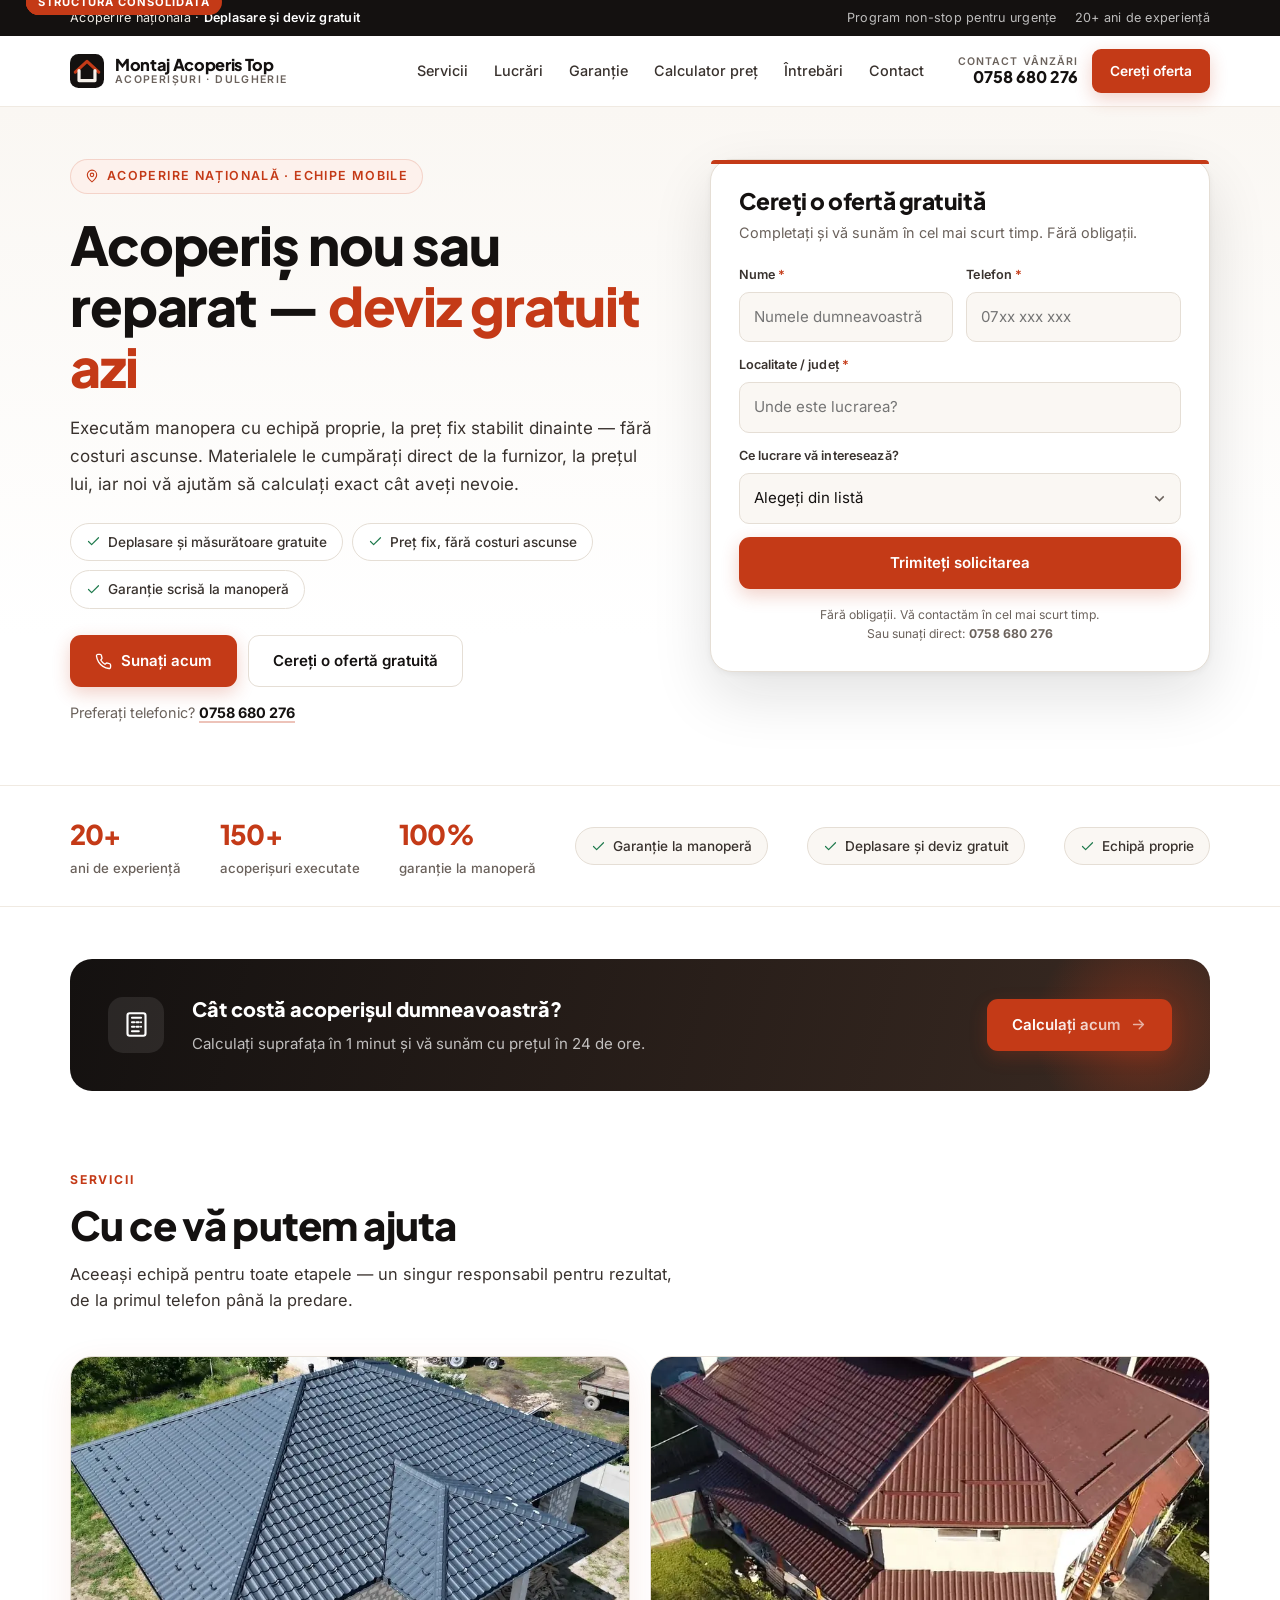
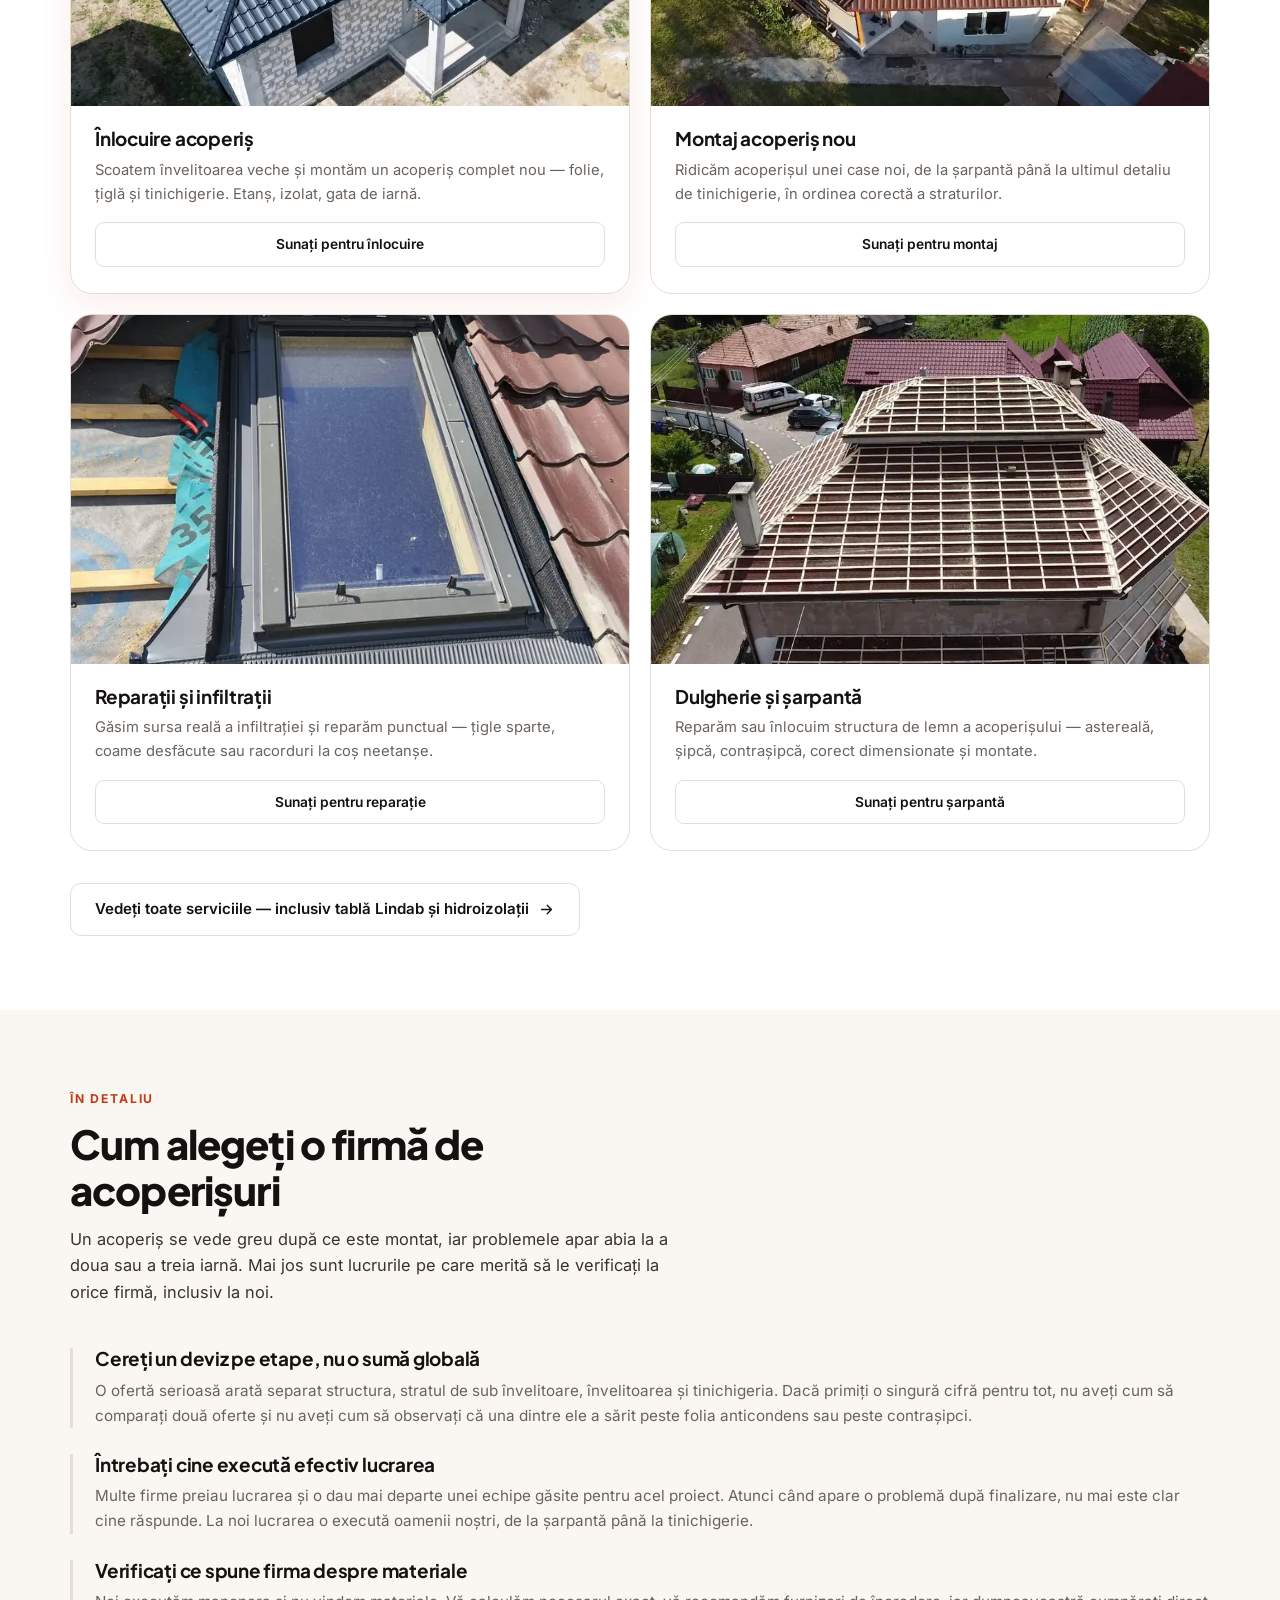
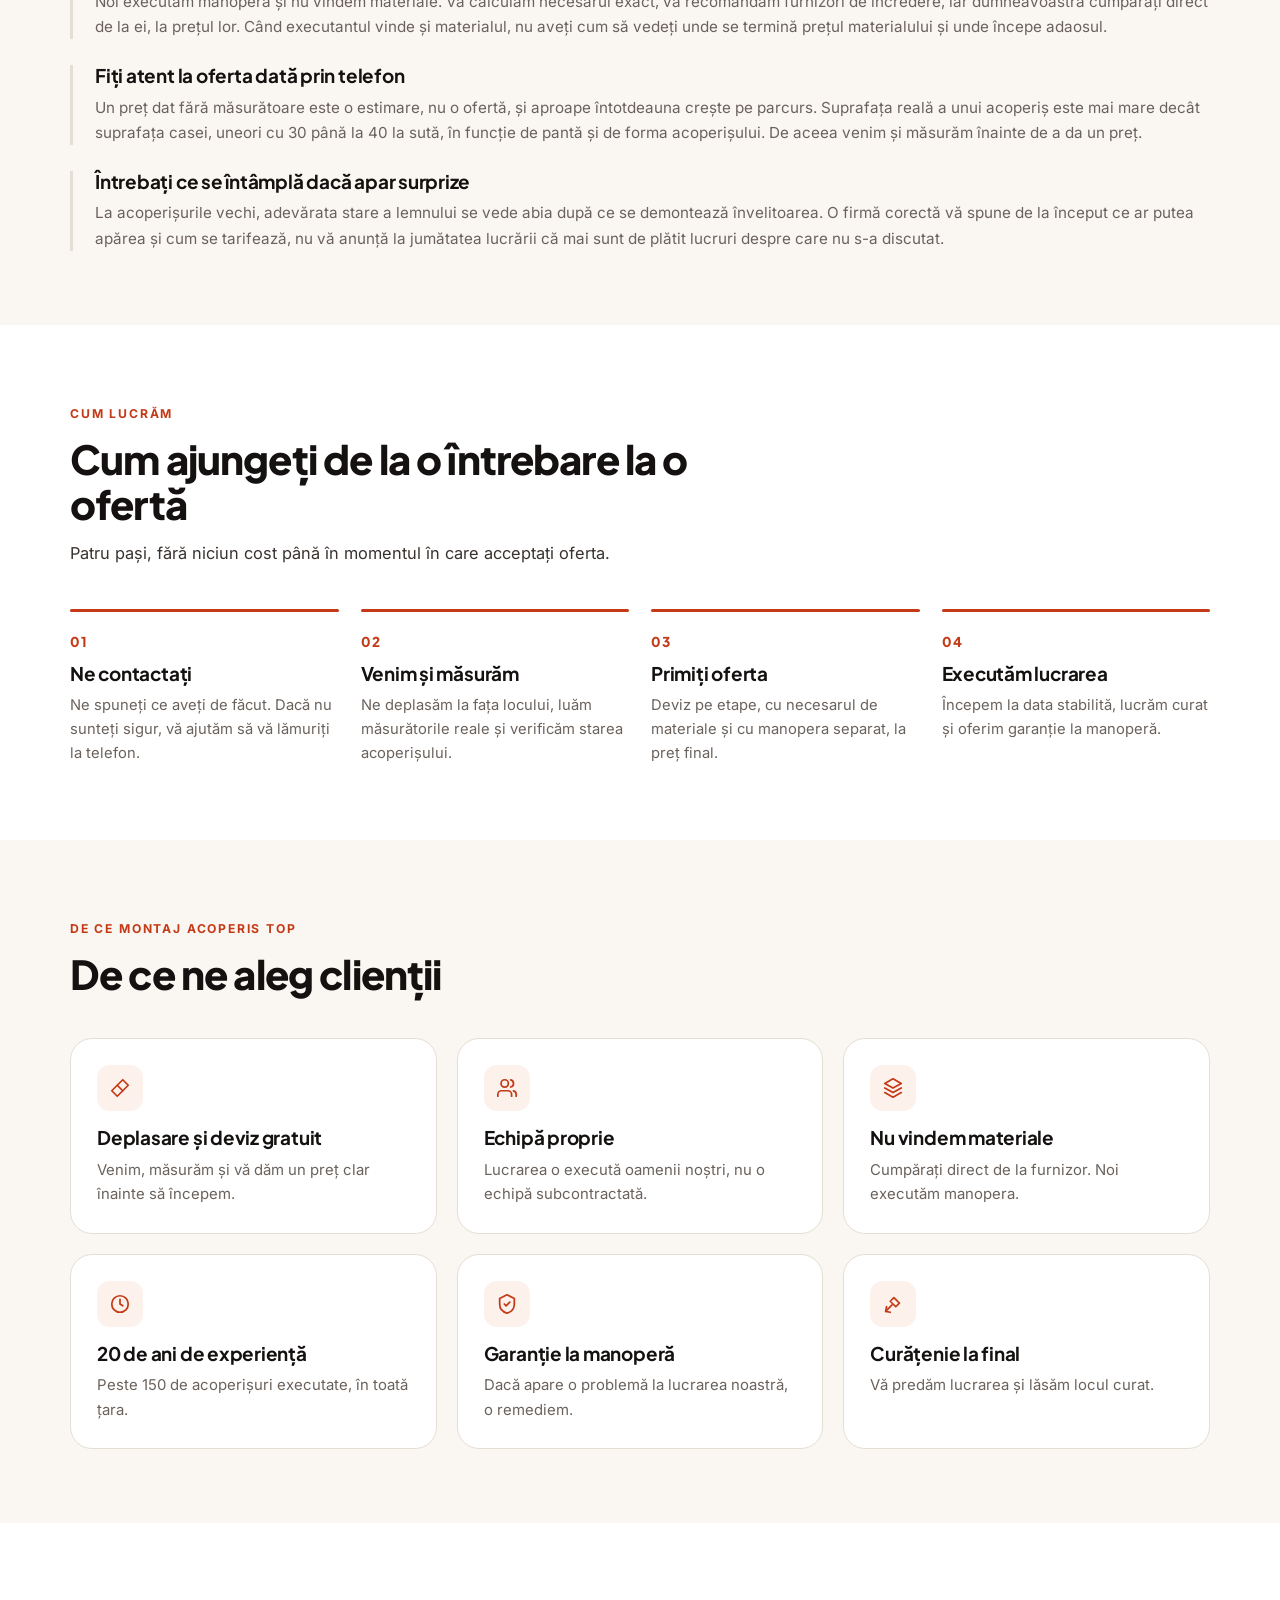
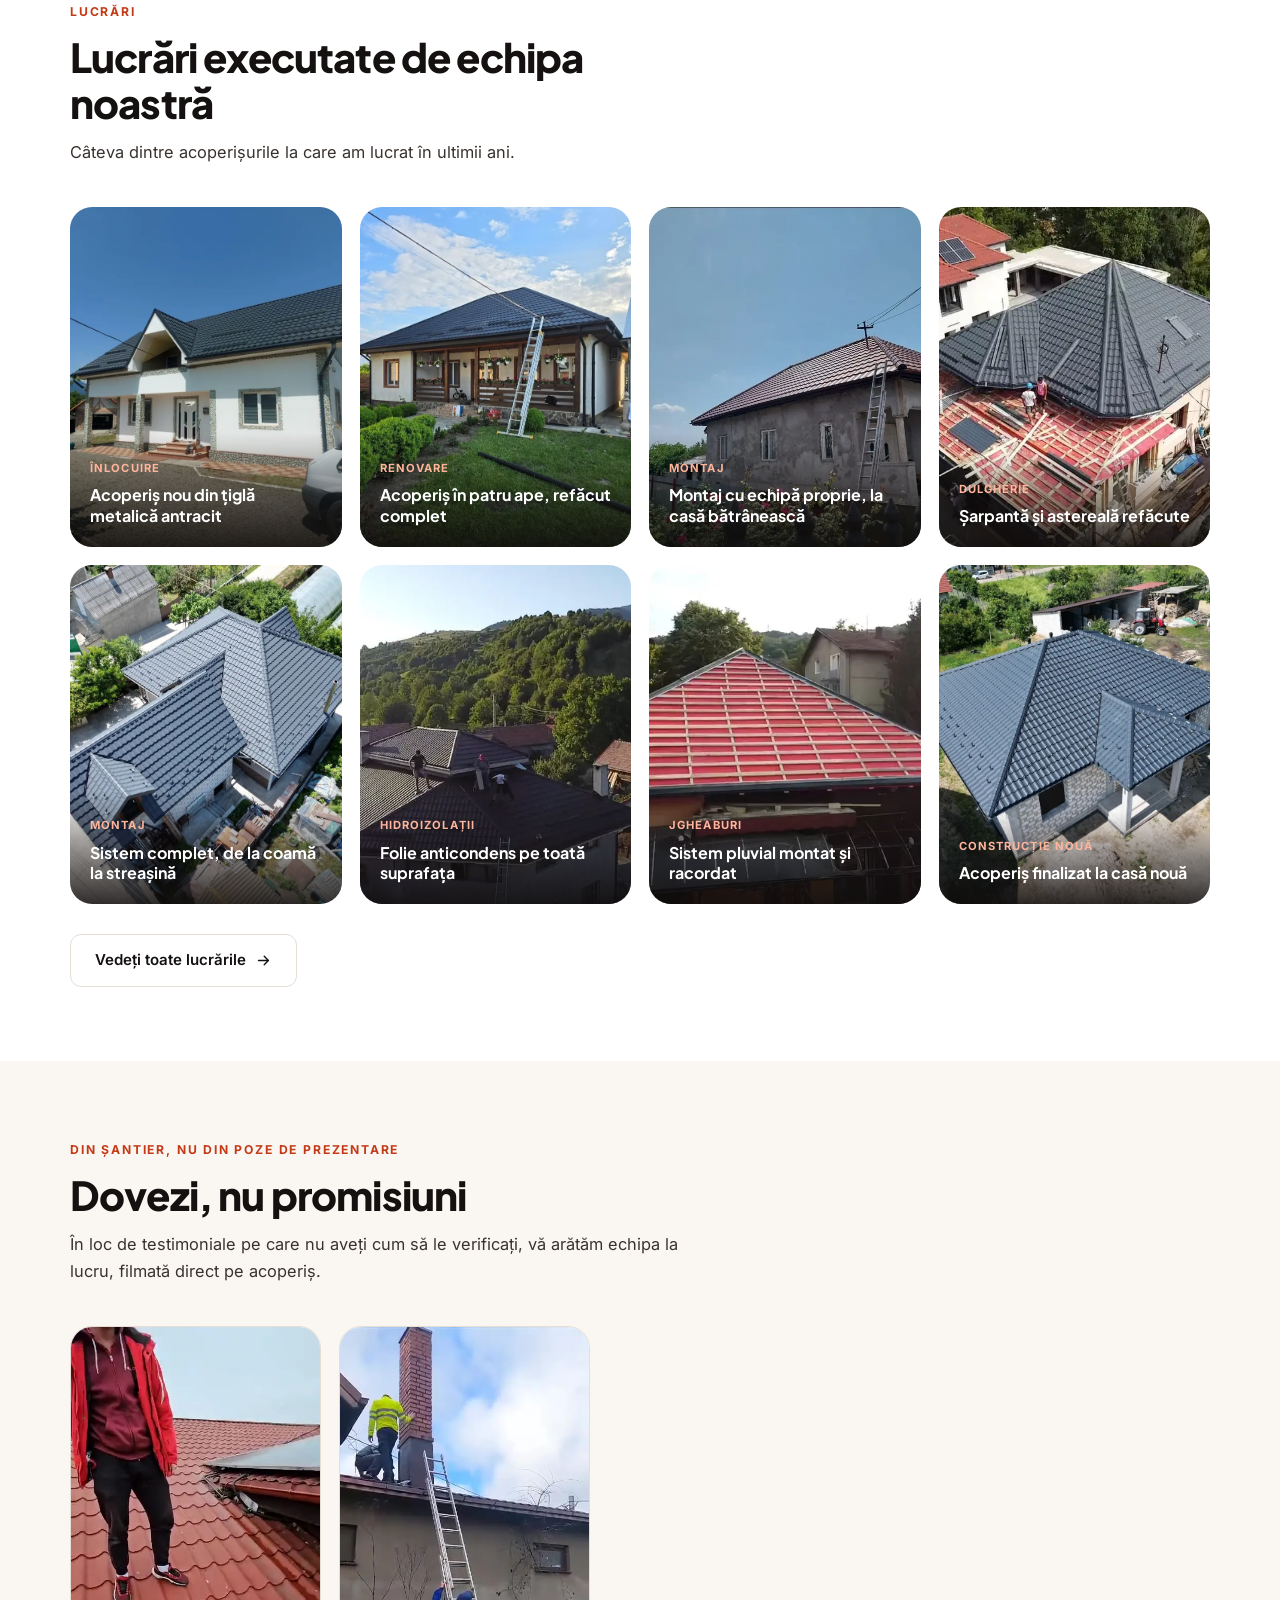
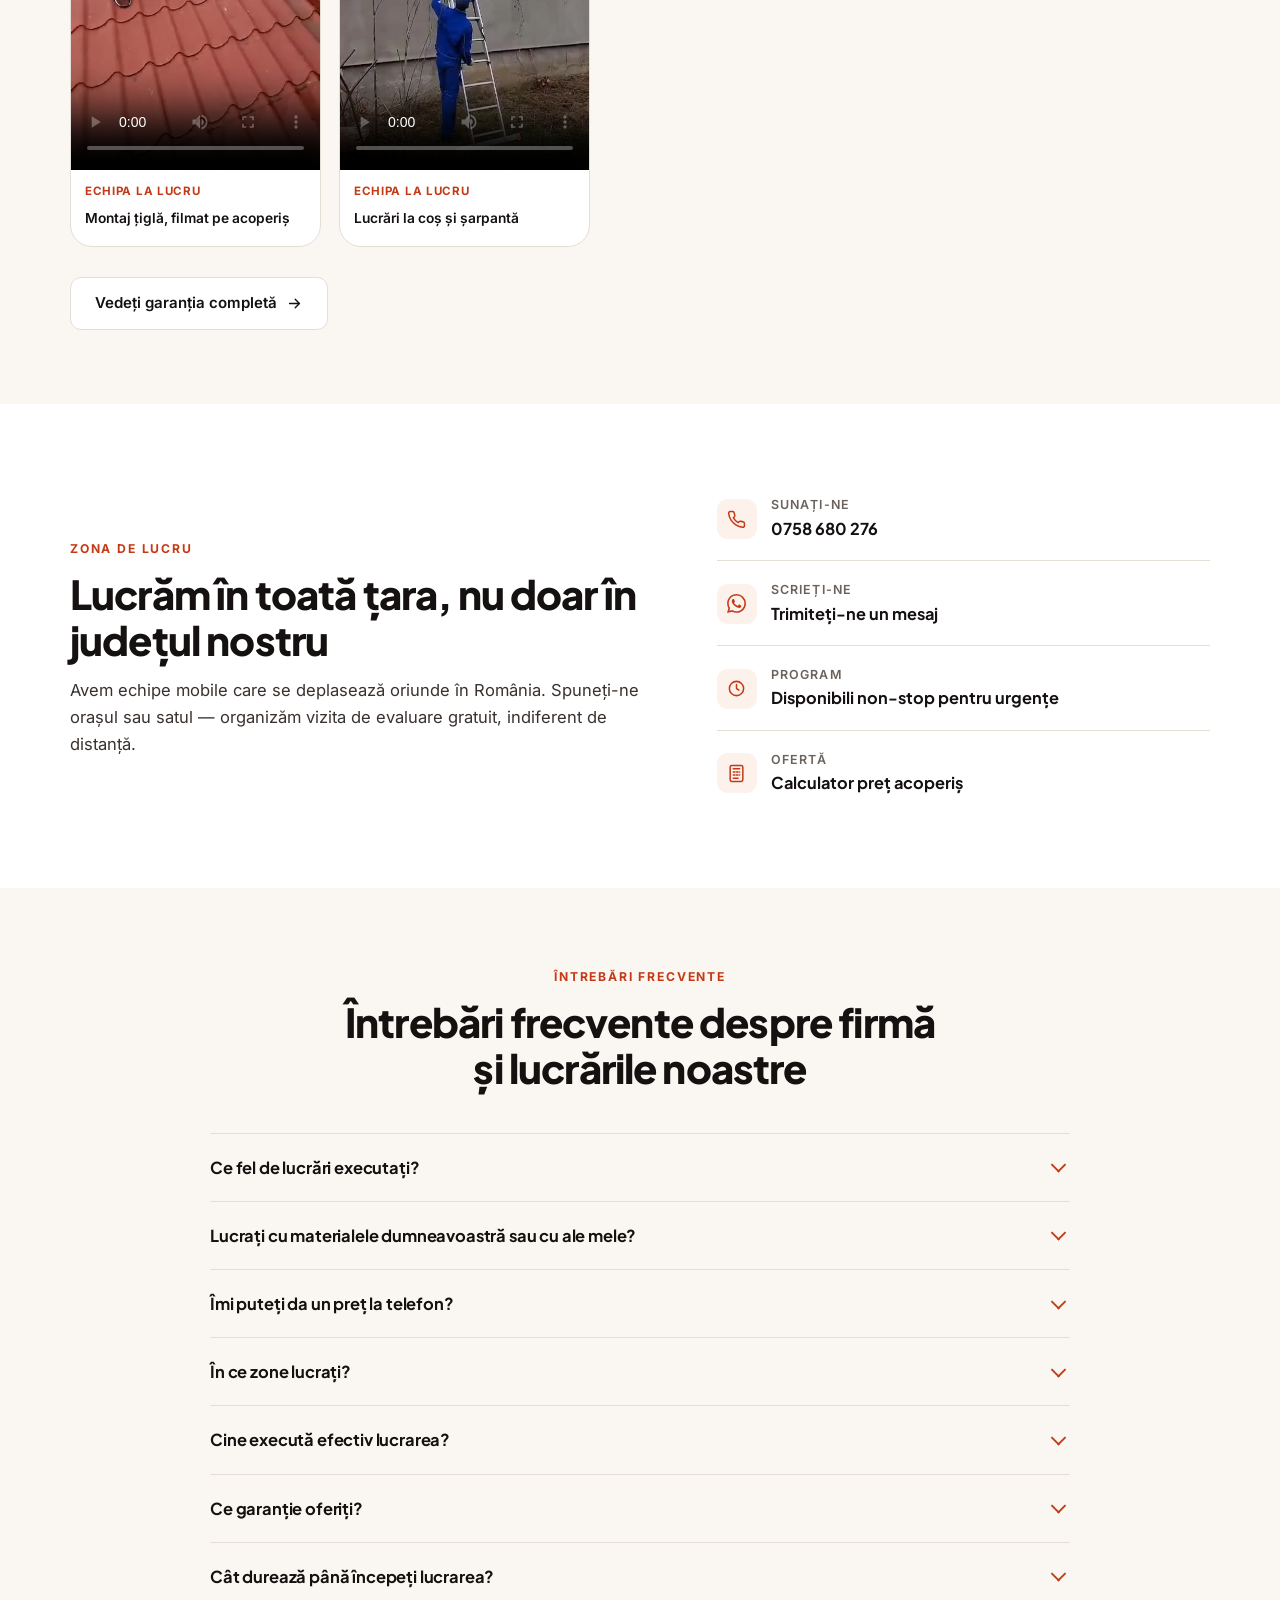
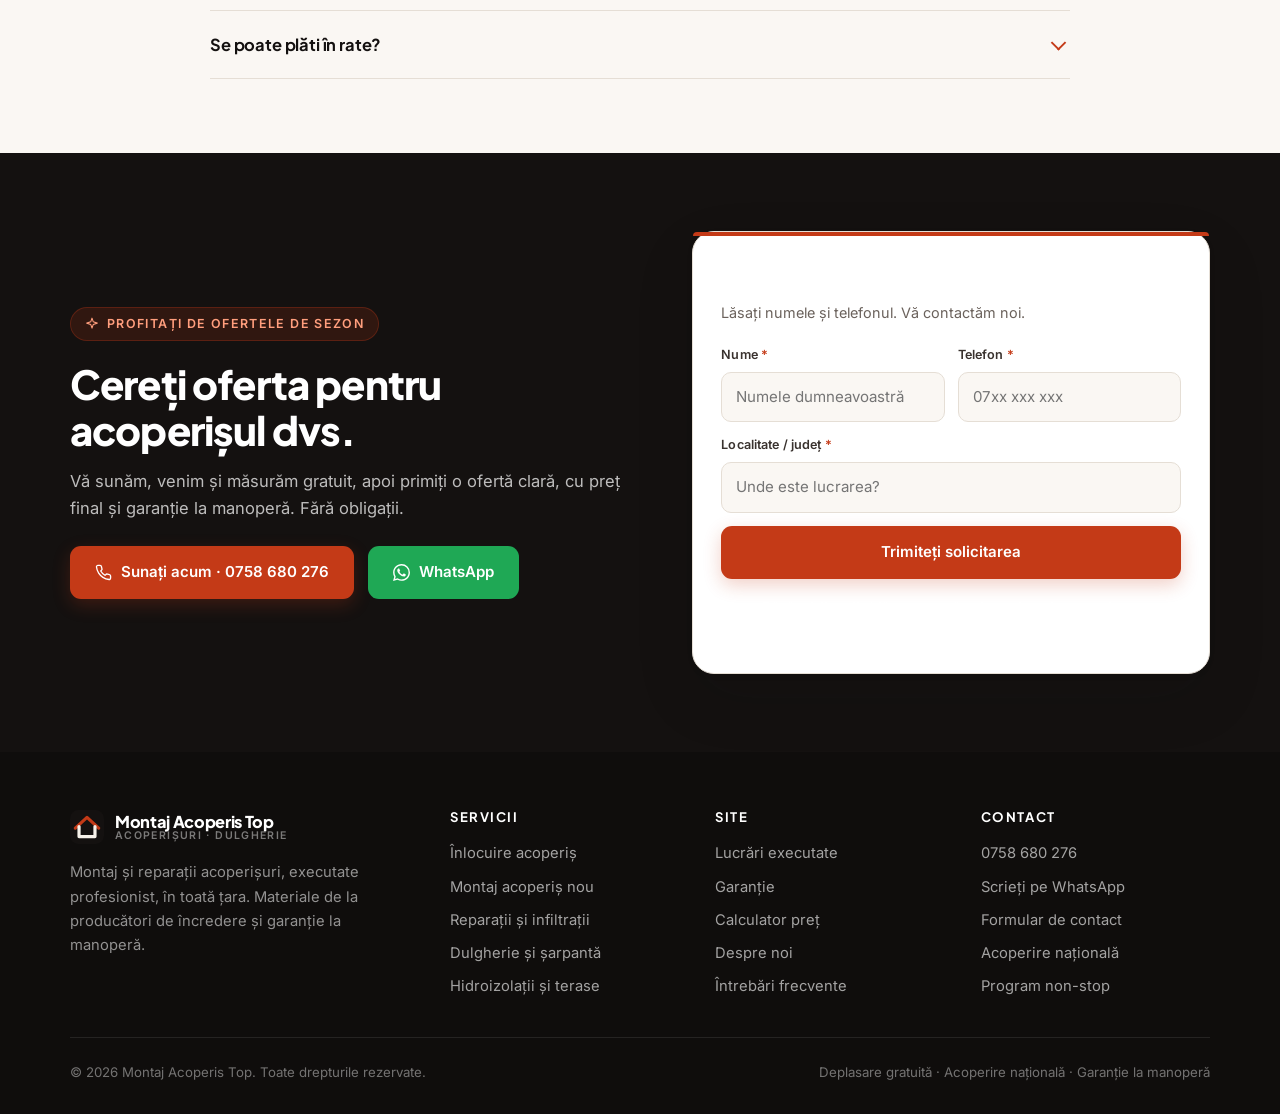
==== commit 811b7869: "Suprascriere fisiere" ====
--- a/index.html
+++ b/index.html
@@ -17,9 +17,7 @@
 <meta property="og:image" content="https://montaj-acoperis-top.ro/images/hero-1.webp">
 <link rel="icon" href="/favicon.svg" type="image/svg+xml">
 <link rel="manifest" href="/site.webmanifest">
-<link rel="preconnect" href="https://fonts.googleapis.com">
-<link rel="preconnect" href="https://fonts.gstatic.com" crossorigin>
-<link href="https://fonts.googleapis.com/css2?family=Inter:wght@400;500;600;700&family=Plus+Jakarta+Sans:wght@700;800&display=swap" rel="stylesheet">
+<link rel="stylesheet" href="/assets/fonts.css">
 <link rel="stylesheet" href="/assets/style.css">
 <script type="application/ld+json">
 {
@@ -76,17 +74,17 @@
   <div class="wrap"><div class="hero-grid">
     <div>
       <span class="eyebrow"><svg viewBox="0 0 24 24" fill="none" stroke="currentColor" stroke-width="1.9" stroke-linecap="round" stroke-linejoin="round" aria-hidden="true"><path d="M20 10c0 6-8 12-8 12s-8-6-8-12a8 8 0 1 1 16 0z"/><circle cx="12" cy="10" r="3"/></svg> Acoperire națională · Echipe mobile</span>
-      <h1>Înlocuim, renovăm și reparăm <em>acoperișuri</em>, la cheie</h1>
-      <p class="lead">Echipă cu 20 de ani de experiență și peste 150 de proiecte finalizate. Ne deplasăm și măsurăm gratuit, apoi primiți o ofertă clară, cu preț final și garanție la manoperă.</p>
+      <h1>Acoperiș nou sau reparat — <em>deviz gratuit azi</em></h1>
+      <p class="lead">Executăm manopera cu echipă proprie, la preț fix stabilit dinainte — fără costuri ascunse. Materialele le cumpărați direct de la furnizor, la prețul lui, iar noi vă ajutăm să calculați exact cât aveți nevoie.</p>
       
       <div class="pills">
-        <span class="pill"><svg viewBox="0 0 24 24" fill="none" stroke="currentColor" stroke-width="1.9" stroke-linecap="round" stroke-linejoin="round" aria-hidden="true"><path d="M20 6L9 17l-5-5"/></svg> Deplasare și deviz gratuit</span>
-        <span class="pill"><svg viewBox="0 0 24 24" fill="none" stroke="currentColor" stroke-width="1.9" stroke-linecap="round" stroke-linejoin="round" aria-hidden="true"><path d="M20 6L9 17l-5-5"/></svg> Garanție la manoperă</span>
-        <span class="pill"><svg viewBox="0 0 24 24" fill="none" stroke="currentColor" stroke-width="1.9" stroke-linecap="round" stroke-linejoin="round" aria-hidden="true"><path d="M20 6L9 17l-5-5"/></svg> Echipă proprie</span>
+        <span class="pill"><svg viewBox="0 0 24 24" fill="none" stroke="currentColor" stroke-width="1.9" stroke-linecap="round" stroke-linejoin="round" aria-hidden="true"><path d="M20 6L9 17l-5-5"/></svg> Deplasare și măsurătoare gratuite</span>
+        <span class="pill"><svg viewBox="0 0 24 24" fill="none" stroke="currentColor" stroke-width="1.9" stroke-linecap="round" stroke-linejoin="round" aria-hidden="true"><path d="M20 6L9 17l-5-5"/></svg> Preț fix, fără costuri ascunse</span>
+        <span class="pill"><svg viewBox="0 0 24 24" fill="none" stroke="currentColor" stroke-width="1.9" stroke-linecap="round" stroke-linejoin="round" aria-hidden="true"><path d="M20 6L9 17l-5-5"/></svg> Garanție scrisă la manoperă</span>
       </div>
       <div class="hero-act">
-        <a class="btn btn-p" href="/calculator-pret/">Cereți o ofertă gratuită</a>
-        <a class="btn btn-o" href="tel:+40758680276"><svg viewBox="0 0 24 24" fill="none" stroke="currentColor" stroke-width="1.9" stroke-linecap="round" stroke-linejoin="round" aria-hidden="true"><path d="M22 16.9v3a2 2 0 0 1-2.2 2 19.8 19.8 0 0 1-8.6-3.1 19.5 19.5 0 0 1-6-6A19.8 19.8 0 0 1 2.1 4.2 2 2 0 0 1 4.1 2h3a2 2 0 0 1 2 1.7c.1 1 .4 1.9.7 2.8a2 2 0 0 1-.5 2.1L8.1 9.9a16 16 0 0 0 6 6l1.3-1.2a2 2 0 0 1 2.1-.5c.9.3 1.8.6 2.8.7a2 2 0 0 1 1.7 2z"/></svg> Sunați acum</a>
+        <a class="btn btn-p" href="tel:+40758680276"><svg viewBox="0 0 24 24" fill="none" stroke="currentColor" stroke-width="1.9" stroke-linecap="round" stroke-linejoin="round" aria-hidden="true"><path d="M22 16.9v3a2 2 0 0 1-2.2 2 19.8 19.8 0 0 1-8.6-3.1 19.5 19.5 0 0 1-6-6A19.8 19.8 0 0 1 2.1 4.2 2 2 0 0 1 4.1 2h3a2 2 0 0 1 2 1.7c.1 1 .4 1.9.7 2.8a2 2 0 0 1-.5 2.1L8.1 9.9a16 16 0 0 0 6 6l1.3-1.2a2 2 0 0 1 2.1-.5c.9.3 1.8.6 2.8.7a2 2 0 0 1 1.7 2z"/></svg> Sunați acum</a>
+        <a class="btn btn-o" href="/calculator-pret/">Cereți o ofertă gratuită</a>
       </div>
       <p class="hero-tel">Preferați telefonic? <a href="tel:+40758680276">0758 680 276</a></p>
     </div>
@@ -145,40 +143,34 @@
 <section id="servicii">
   <div class="wrap">
     <div class="sec-head rv"><span class="kicker">Servicii</span>
-      <h2>Tot ce ține de acoperișul dumneavoastră</h2>
-      <p>Executăm manoperă și montaj, de la o reparație punctuală până la un acoperiș refăcut de la structură. Aceeași echipă pentru toate etapele, deci un singur responsabil pentru rezultat.</p>
-    </div>
-    <div class="grid g3"><article class="svc rv card-feat">
+      <h2>Cu ce vă putem ajuta</h2>
+      <p>Aceeași echipă pentru toate etapele — un singur responsabil pentru rezultat, de la primul telefon până la predare.</p>
+    </div>
+    <div class="grid g2"><article class="svc rv card-feat">
   <div class="svc-img"><img src="/images/svc-metalica.webp" alt="Înlocuire acoperiș — lucrare executată de echipa Montaj Acoperis Top" loading="lazy" width="800" height="500"></div>
-  <div class="svc-b"><span class="tag">Cel mai cerut</span><h3>Înlocuire acoperiș</h3><p>Demontăm învelitoarea veche și montăm un acoperiș nou, complet: de la astereală și folie anticondens până la țiglă și tinichigerie. Rezultat etanș, izolat și durabil.</p>
+  <div class="svc-b"><span class="tag">Cel mai cerut</span><h3>Înlocuire acoperiș</h3><p>Scoatem învelitoarea veche și montăm un acoperiș complet nou — folie, țiglă și tinichigerie. Etanș, izolat, gata de iarnă.</p>
+  <a class="btn btn-sm btn-o" href="tel:+40758680276">Sunați pentru înlocuire</a>
   </div>
 </article>
 <article class="svc rv">
   <div class="svc-img"><img src="/images/svc-ceramica.webp" alt="Montaj acoperiș nou — lucrare executată de echipa Montaj Acoperis Top" loading="lazy" width="800" height="500"></div>
-  <div class="svc-b"><h3>Montaj acoperiș nou</h3><p>Executăm acoperișul unei case noi în întregime, de la șarpantă până la ultimul accesoriu de tinichigerie, cu straturile montate în ordinea corectă.</p>
+  <div class="svc-b"><span class="tag">Deviz 0 lei</span><h3>Montaj acoperiș nou</h3><p>Ridicăm acoperișul unei case noi, de la șarpantă până la ultimul detaliu de tinichigerie, în ordinea corectă a straturilor.</p>
+  <a class="btn btn-sm btn-o" href="tel:+40758680276">Sunați pentru montaj</a>
   </div>
 </article>
 <article class="svc rv">
   <div class="svc-img"><img src="/images/svc-reparatii.webp" alt="Reparații și infiltrații — lucrare executată de echipa Montaj Acoperis Top" loading="lazy" width="800" height="500"></div>
-  <div class="svc-b"><h3>Reparații și infiltrații</h3><p>Găsim sursa reală a infiltrației și reparăm punctual: țigle sparte, coame desfăcute, dolii ruginite sau racorduri la coș fără șorț etanș.</p>
+  <div class="svc-b"><span class="tag">Intervenție rapidă</span><h3>Reparații și infiltrații</h3><p>Găsim sursa reală a infiltrației și reparăm punctual — țigle sparte, coame desfăcute sau racorduri la coș neetanșe.</p>
+  <a class="btn btn-sm btn-o" href="tel:+40758680276">Sunați pentru reparație</a>
   </div>
 </article>
 <article class="svc rv">
   <div class="svc-img"><img src="/images/svc-dulgherie.webp" alt="Dulgherie și șarpantă — lucrare executată de echipa Montaj Acoperis Top" loading="lazy" width="800" height="500"></div>
-  <div class="svc-b"><h3>Dulgherie și șarpantă</h3><p>Executăm și reparăm structura de lemn a acoperișului, corect dimensionată. Astereală, șipcă, contrașipcă, consolidare sau înlocuire completă.</p>
-  </div>
-</article>
-<article class="svc rv">
-  <div class="svc-img"><img src="/images/svc-lindab.webp" alt="Montaj tablă Lindab și țiglă metalică — lucrare executată de echipa Montaj Acoperis Top" loading="lazy" width="800" height="500"></div>
-  <div class="svc-b"><h3>Montaj tablă Lindab și țiglă metalică</h3><p>Sisteme complete, de la coamă până la streașină, montate cu prinderile și suprapunerile recomandate de producător.</p>
-  </div>
-</article>
-<article class="svc rv">
-  <div class="svc-img"><img src="/images/svc-hidroizolatii.webp" alt="Hidroizolații și terase — lucrare executată de echipa Montaj Acoperis Top" loading="lazy" width="800" height="500"></div>
-  <div class="svc-b"><h3>Hidroizolații și terase</h3><p>Hidroizolăm terase și acoperișuri tip terasă, montăm folie anticondens pe toată suprafața și rezolvăm problemele de umezeală din mansardă.</p>
+  <div class="svc-b"><span class="tag">Structură consolidată</span><h3>Dulgherie și șarpantă</h3><p>Reparăm sau înlocuim structura de lemn a acoperișului — astereală, șipcă, contrașipcă, corect dimensionate și montate.</p>
+  <a class="btn btn-sm btn-o" href="tel:+40758680276">Sunați pentru șarpantă</a>
   </div>
 </article></div>
-    <div style="margin-top:32px"><a class="btn btn-o" href="/servicii/">Vedeți toate serviciile <svg viewBox="0 0 24 24" fill="none" stroke="currentColor" stroke-width="1.9" stroke-linecap="round" stroke-linejoin="round" aria-hidden="true"><path d="M5 12h14M13 6l6 6-6 6"/></svg></a></div>
+    <div style="margin-top:32px"><a class="btn btn-o" href="/servicii/">Vedeți toate serviciile — inclusiv tablă Lindab și hidroizolații <svg viewBox="0 0 24 24" fill="none" stroke="currentColor" stroke-width="1.9" stroke-linecap="round" stroke-linejoin="round" aria-hidden="true"><path d="M5 12h14M13 6l6 6-6 6"/></svg></a></div>
   </div>
 </section>
 
@@ -271,20 +263,22 @@
 
 <section class="sec-soft" id="recenzii">
   <div class="wrap">
-    <div class="sec-head rv"><span class="kicker">Garanție și rezultate</span><h2>Dovezi, nu promisiuni</h2>
-      <p>În loc de testimoniale pe care nu aveți cum să le verificați, vă arătăm lucrări reale și vă spunem clar ce garantăm în scris la fiecare acoperiș.</p></div>
-    <div class="works"><figure class="work rv" data-lb="/images/hero-2.webp" data-alt="Casă nouă cu acoperiș din țiglă metalică antracit, montat de echipa Montaj Acoperis Top">
-  <img src="/images/hero-2.webp" alt="Casă nouă cu acoperiș din țiglă metalică antracit — lucrare Montaj Acoperis Top" loading="lazy">
-  <figcaption class="work-ov"><span>Montaj</span><b>Casă nouă · țiglă metalică antracit</b></figcaption>
-</figure>
-<figure class="work rv" data-lb="/images/pf-05.webp" data-alt="Echipa Montaj Acoperis Top montând țiglă metalică pe șarpantă">
-  <img src="/images/pf-05.webp" alt="Echipa noastră la montaj țiglă metalică — lucrare Montaj Acoperis Top" loading="lazy">
-  <figcaption class="work-ov"><span>Echipă proprie</span><b>Montaj țiglă, cu oamenii noștri</b></figcaption>
-</figure>
-<figure class="work rv" data-lb="/images/hero-3.webp" data-alt="Casă finalizată cu acoperiș din țiglă metalică maro roșcat">
-  <img src="/images/hero-3.webp" alt="Acoperiș finalizat, țiglă metalică maro roșcat — lucrare Montaj Acoperis Top" loading="lazy">
-  <figcaption class="work-ov"><span>Finalizat</span><b>Acoperiș complet, gata de predare</b></figcaption>
-</figure></div>
+    <div class="sec-head rv"><span class="kicker">Din șantier, nu din poze de prezentare</span><h2>Dovezi, nu promisiuni</h2>
+      <p>În loc de testimoniale pe care nu aveți cum să le verificați, vă arătăm echipa la lucru, filmată direct pe acoperiș.</p></div>
+    <div class="vidgrid rv">
+      <figure class="vidcard">
+        <video controls playsinline preload="metadata" poster="/images/echipa-1-poster.webp">
+          <source src="/videos/echipa-1.mp4" type="video/mp4">
+        </video>
+        <figcaption><span>Echipa la lucru</span><b>Montaj țiglă, filmat pe acoperiș</b></figcaption>
+      </figure>
+      <figure class="vidcard">
+        <video controls playsinline preload="metadata" poster="/images/echipa-2-poster.webp">
+          <source src="/videos/echipa-2.mp4" type="video/mp4">
+        </video>
+        <figcaption><span>Echipa la lucru</span><b>Lucrări la coș și șarpantă</b></figcaption>
+      </figure>
+    </div>
     <div style="margin-top:30px"><a class="btn btn-o" href="/recenzii/">Vedeți garanția completă <svg viewBox="0 0 24 24" fill="none" stroke="currentColor" stroke-width="1.9" stroke-linecap="round" stroke-linejoin="round" aria-hidden="true"><path d="M5 12h14M13 6l6 6-6 6"/></svg></a></div>
   </div>
 </section>
@@ -293,15 +287,12 @@
   <div class="wrap"><div class="zone">
     <div>
       <span class="kicker">Zona de lucru</span>
-      <h2>Lucrăm oriunde în țară</h2>
-      <p style="margin-top:14px">Avem echipe mobile și ne deplasăm în toate județele. Spuneți-ne unde este lucrarea și organizăm o vizită pentru evaluare și măsurători gratuite.</p>
-      <div class="pills pills-jud" style="margin-top:20px">
-        <span class="pill">Alba</span><span class="pill">Arad</span><span class="pill">Argeș</span><span class="pill">Bacău</span><span class="pill">Bihor</span><span class="pill">Bistrița-Năsăud</span><span class="pill">Botoșani</span><span class="pill">Brăila</span><span class="pill">Brașov</span><span class="pill">București</span><span class="pill">Buzău</span><span class="pill">Călărași</span><span class="pill">Caraș-Severin</span><span class="pill">Cluj</span><span class="pill">Constanța</span><span class="pill">Covasna</span><span class="pill">Dâmbovița</span><span class="pill">Dolj</span><span class="pill">Galați</span><span class="pill">Giurgiu</span><span class="pill">Gorj</span><span class="pill">Harghita</span><span class="pill">Hunedoara</span><span class="pill">Ialomița</span><span class="pill">Iași</span><span class="pill">Ilfov</span><span class="pill">Maramureș</span><span class="pill">Mehedinți</span><span class="pill">Mureș</span><span class="pill">Neamț</span><span class="pill">Olt</span><span class="pill">Prahova</span><span class="pill">Sălaj</span><span class="pill">Satu Mare</span><span class="pill">Sibiu</span><span class="pill">Suceava</span><span class="pill">Teleorman</span><span class="pill">Timiș</span><span class="pill">Tulcea</span><span class="pill">Vaslui</span><span class="pill">Vâlcea</span><span class="pill">Vrancea</span>
-      </div>
+      <h2>Lucrăm în toată țara, nu doar în județul nostru</h2>
+      <p style="margin-top:14px">Avem echipe mobile care se deplasează oriunde în România. Spuneți-ne orașul sau satul — organizăm vizita de evaluare gratuit, indiferent de distanță.</p>
     </div>
     <div class="zbox">
       <div class="zrow"><span class="zi"><svg viewBox="0 0 24 24" fill="none" stroke="currentColor" stroke-width="1.9" stroke-linecap="round" stroke-linejoin="round" aria-hidden="true"><path d="M22 16.9v3a2 2 0 0 1-2.2 2 19.8 19.8 0 0 1-8.6-3.1 19.5 19.5 0 0 1-6-6A19.8 19.8 0 0 1 2.1 4.2 2 2 0 0 1 4.1 2h3a2 2 0 0 1 2 1.7c.1 1 .4 1.9.7 2.8a2 2 0 0 1-.5 2.1L8.1 9.9a16 16 0 0 0 6 6l1.3-1.2a2 2 0 0 1 2.1-.5c.9.3 1.8.6 2.8.7a2 2 0 0 1 1.7 2z"/></svg></span><span class="zt"><span>Sunați-ne</span><b><a href="tel:+40758680276">0758 680 276</a></b></span></div>
-      <div class="zrow"><span class="zi"><svg viewBox="0 0 24 24" fill="none" stroke="currentColor" stroke-width="1.9" stroke-linecap="round" stroke-linejoin="round" aria-hidden="true"><path d="M20.5 3.5A11 11 0 0 0 3.2 17L2 22l5.2-1.2A11 11 0 1 0 20.5 3.5zM12 20a8 8 0 0 1-4-1.1l-.3-.2-3 .7.7-2.9-.2-.3A8 8 0 1 1 12 20z"/><path d="M16.4 14.3c-.2-.1-1.4-.7-1.6-.8s-.4-.1-.5.1l-.7.9c-.1.2-.3.2-.5.1a6.5 6.5 0 0 1-3.2-2.8c-.1-.2 0-.4.1-.5l.4-.5.2-.4v-.4l-.7-1.6c-.2-.4-.4-.4-.5-.4h-.5a1 1 0 0 0-.7.3 3 3 0 0 0-.9 2.2 5.2 5.2 0 0 0 1.1 2.7 11.8 11.8 0 0 0 4.5 4 5 5 0 0 0 2.3.5 2.7 2.7 0 0 0 1.8-1.3 2.2 2.2 0 0 0 .2-1.3z"/></svg></span><span class="zt"><span>Scrieți-ne</span><b><a href="https://wa.me/40758680276?text=Bun%C4%83%20ziua%21%20A%C8%99%20dori%20o%20ofert%C4%83%20pentru%20lucr%C4%83ri%20la%20acoperi%C8%99." target="_blank" rel="noopener">Trimiteți-ne un mesaj</a></b></span></div>
+      <div class="zrow"><span class="zi"><svg viewBox="0 0 24 24" fill="currentColor" aria-hidden="true"><path d="M17.472 14.382c-.297-.149-1.758-.867-2.03-.967-.273-.099-.471-.148-.67.15-.197.297-.767.966-.94 1.164-.173.199-.347.223-.644.075-.297-.15-1.255-.463-2.39-1.475-.883-.788-1.48-1.761-1.653-2.059-.173-.297-.018-.458.13-.606.134-.133.298-.347.446-.52.149-.174.198-.298.298-.497.099-.198.05-.371-.025-.52-.075-.149-.669-1.612-.916-2.207-.242-.579-.487-.5-.669-.51-.173-.008-.371-.01-.57-.01-.198 0-.52.074-.792.372-.272.297-1.04 1.016-1.04 2.479 0 1.462 1.065 2.875 1.213 3.074.149.198 2.096 3.2 5.077 4.487.709.306 1.262.489 1.694.625.712.227 1.36.195 1.871.118.571-.085 1.758-.719 2.006-1.413.248-.694.248-1.289.173-1.413-.074-.124-.272-.198-.57-.347m-5.421 7.403h-.004a9.87 9.87 0 01-5.031-1.378l-.361-.214-3.741.982.998-3.648-.235-.374a9.86 9.86 0 01-1.51-5.26c.001-5.45 4.436-9.884 9.888-9.884 2.64 0 5.122 1.03 6.988 2.898a9.825 9.825 0 012.893 6.994c-.003 5.45-4.437 9.884-9.885 9.884m8.413-18.297A11.815 11.815 0 0012.05 0C5.495 0 .16 5.335.157 11.892c0 2.096.547 4.142 1.588 5.945L.057 24l6.305-1.654a11.882 11.882 0 005.683 1.448h.005c6.554 0 11.89-5.335 11.893-11.893a11.821 11.821 0 00-3.48-8.413Z"/></svg></span><span class="zt"><span>Scrieți-ne</span><b><a href="https://wa.me/40758680276?text=Bun%C4%83%20ziua%21%20A%C8%99%20dori%20o%20ofert%C4%83%20pentru%20lucr%C4%83ri%20la%20acoperi%C8%99." target="_blank" rel="noopener">Trimiteți-ne un mesaj</a></b></span></div>
       <div class="zrow"><span class="zi"><svg viewBox="0 0 24 24" fill="none" stroke="currentColor" stroke-width="1.9" stroke-linecap="round" stroke-linejoin="round" aria-hidden="true"><circle cx="12" cy="12" r="9"/><path d="M12 7v5l3 2"/></svg></span><span class="zt"><span>Program</span><b>Disponibili non-stop pentru urgențe</b></span></div>
       <div class="zrow"><span class="zi"><svg viewBox="0 0 24 24" fill="none" stroke="currentColor" stroke-width="1.9" stroke-linecap="round" stroke-linejoin="round" aria-hidden="true"><rect x="4" y="2" width="16" height="20" rx="2"/><path d="M8 6h8M8 10h2M12 10h2M16 10h.01M8 14h2M12 14h2M16 14h.01M8 18h6"/></svg></span><span class="zt"><span>Ofertă</span><b><a href="/calculator-pret/">Calculator preț acoperiș</a></b></span></div>
     </div>
@@ -341,7 +332,7 @@
       <p>Vă sunăm, venim și măsurăm gratuit, apoi primiți o ofertă clară, cu preț final și garanție la manoperă. Fără obligații.</p>
       <div class="cta-tel">
         <a class="btn btn-p" href="tel:+40758680276"><svg viewBox="0 0 24 24" fill="none" stroke="currentColor" stroke-width="1.9" stroke-linecap="round" stroke-linejoin="round" aria-hidden="true"><path d="M22 16.9v3a2 2 0 0 1-2.2 2 19.8 19.8 0 0 1-8.6-3.1 19.5 19.5 0 0 1-6-6A19.8 19.8 0 0 1 2.1 4.2 2 2 0 0 1 4.1 2h3a2 2 0 0 1 2 1.7c.1 1 .4 1.9.7 2.8a2 2 0 0 1-.5 2.1L8.1 9.9a16 16 0 0 0 6 6l1.3-1.2a2 2 0 0 1 2.1-.5c.9.3 1.8.6 2.8.7a2 2 0 0 1 1.7 2z"/></svg> Sunați acum · 0758 680 276</a>
-        <a class="btn btn-w" href="https://wa.me/40758680276?text=Bun%C4%83%20ziua%21%20A%C8%99%20dori%20o%20ofert%C4%83%20pentru%20lucr%C4%83ri%20la%20acoperi%C8%99." target="_blank" rel="noopener"><svg viewBox="0 0 24 24" fill="none" stroke="currentColor" stroke-width="1.9" stroke-linecap="round" stroke-linejoin="round" aria-hidden="true"><path d="M20.5 3.5A11 11 0 0 0 3.2 17L2 22l5.2-1.2A11 11 0 1 0 20.5 3.5zM12 20a8 8 0 0 1-4-1.1l-.3-.2-3 .7.7-2.9-.2-.3A8 8 0 1 1 12 20z"/><path d="M16.4 14.3c-.2-.1-1.4-.7-1.6-.8s-.4-.1-.5.1l-.7.9c-.1.2-.3.2-.5.1a6.5 6.5 0 0 1-3.2-2.8c-.1-.2 0-.4.1-.5l.4-.5.2-.4v-.4l-.7-1.6c-.2-.4-.4-.4-.5-.4h-.5a1 1 0 0 0-.7.3 3 3 0 0 0-.9 2.2 5.2 5.2 0 0 0 1.1 2.7 11.8 11.8 0 0 0 4.5 4 5 5 0 0 0 2.3.5 2.7 2.7 0 0 0 1.8-1.3 2.2 2.2 0 0 0 .2-1.3z"/></svg> WhatsApp</a>
+        <a class="btn btn-w" href="https://wa.me/40758680276?text=Bun%C4%83%20ziua%21%20A%C8%99%20dori%20o%20ofert%C4%83%20pentru%20lucr%C4%83ri%20la%20acoperi%C8%99." target="_blank" rel="noopener"><svg viewBox="0 0 24 24" fill="currentColor" aria-hidden="true"><path d="M17.472 14.382c-.297-.149-1.758-.867-2.03-.967-.273-.099-.471-.148-.67.15-.197.297-.767.966-.94 1.164-.173.199-.347.223-.644.075-.297-.15-1.255-.463-2.39-1.475-.883-.788-1.48-1.761-1.653-2.059-.173-.297-.018-.458.13-.606.134-.133.298-.347.446-.52.149-.174.198-.298.298-.497.099-.198.05-.371-.025-.52-.075-.149-.669-1.612-.916-2.207-.242-.579-.487-.5-.669-.51-.173-.008-.371-.01-.57-.01-.198 0-.52.074-.792.372-.272.297-1.04 1.016-1.04 2.479 0 1.462 1.065 2.875 1.213 3.074.149.198 2.096 3.2 5.077 4.487.709.306 1.262.489 1.694.625.712.227 1.36.195 1.871.118.571-.085 1.758-.719 2.006-1.413.248-.694.248-1.289.173-1.413-.074-.124-.272-.198-.57-.347m-5.421 7.403h-.004a9.87 9.87 0 01-5.031-1.378l-.361-.214-3.741.982.998-3.648-.235-.374a9.86 9.86 0 01-1.51-5.26c.001-5.45 4.436-9.884 9.888-9.884 2.64 0 5.122 1.03 6.988 2.898a9.825 9.825 0 012.893 6.994c-.003 5.45-4.437 9.884-9.885 9.884m8.413-18.297A11.815 11.815 0 0012.05 0C5.495 0 .16 5.335.157 11.892c0 2.096.547 4.142 1.588 5.945L.057 24l6.305-1.654a11.882 11.882 0 005.683 1.448h.005c6.554 0 11.89-5.335 11.893-11.893a11.821 11.821 0 00-3.48-8.413Z"/></svg> WhatsApp</a>
       </div>
     </div>
     <div class="formcard">
@@ -367,7 +358,7 @@
 </section>
 </main><nav class="bar" aria-label="Acțiuni rapide">
   <a class="b1" href="tel:+40758680276"><svg viewBox="0 0 24 24" fill="none" stroke="currentColor" stroke-width="1.9" stroke-linecap="round" stroke-linejoin="round" aria-hidden="true"><path d="M22 16.9v3a2 2 0 0 1-2.2 2 19.8 19.8 0 0 1-8.6-3.1 19.5 19.5 0 0 1-6-6A19.8 19.8 0 0 1 2.1 4.2 2 2 0 0 1 4.1 2h3a2 2 0 0 1 2 1.7c.1 1 .4 1.9.7 2.8a2 2 0 0 1-.5 2.1L8.1 9.9a16 16 0 0 0 6 6l1.3-1.2a2 2 0 0 1 2.1-.5c.9.3 1.8.6 2.8.7a2 2 0 0 1 1.7 2z"/></svg><span>Sunați</span></a>
-  <a class="b2" href="https://wa.me/40758680276?text=Bun%C4%83%20ziua%21%20A%C8%99%20dori%20o%20ofert%C4%83%20pentru%20lucr%C4%83ri%20la%20acoperi%C8%99." target="_blank" rel="noopener"><svg viewBox="0 0 24 24" fill="none" stroke="currentColor" stroke-width="1.9" stroke-linecap="round" stroke-linejoin="round" aria-hidden="true"><path d="M20.5 3.5A11 11 0 0 0 3.2 17L2 22l5.2-1.2A11 11 0 1 0 20.5 3.5zM12 20a8 8 0 0 1-4-1.1l-.3-.2-3 .7.7-2.9-.2-.3A8 8 0 1 1 12 20z"/><path d="M16.4 14.3c-.2-.1-1.4-.7-1.6-.8s-.4-.1-.5.1l-.7.9c-.1.2-.3.2-.5.1a6.5 6.5 0 0 1-3.2-2.8c-.1-.2 0-.4.1-.5l.4-.5.2-.4v-.4l-.7-1.6c-.2-.4-.4-.4-.5-.4h-.5a1 1 0 0 0-.7.3 3 3 0 0 0-.9 2.2 5.2 5.2 0 0 0 1.1 2.7 11.8 11.8 0 0 0 4.5 4 5 5 0 0 0 2.3.5 2.7 2.7 0 0 0 1.8-1.3 2.2 2.2 0 0 0 .2-1.3z"/></svg><span>WhatsApp</span></a>
+  <a class="b2" href="https://wa.me/40758680276?text=Bun%C4%83%20ziua%21%20A%C8%99%20dori%20o%20ofert%C4%83%20pentru%20lucr%C4%83ri%20la%20acoperi%C8%99." target="_blank" rel="noopener"><svg viewBox="0 0 24 24" fill="currentColor" aria-hidden="true"><path d="M17.472 14.382c-.297-.149-1.758-.867-2.03-.967-.273-.099-.471-.148-.67.15-.197.297-.767.966-.94 1.164-.173.199-.347.223-.644.075-.297-.15-1.255-.463-2.39-1.475-.883-.788-1.48-1.761-1.653-2.059-.173-.297-.018-.458.13-.606.134-.133.298-.347.446-.52.149-.174.198-.298.298-.497.099-.198.05-.371-.025-.52-.075-.149-.669-1.612-.916-2.207-.242-.579-.487-.5-.669-.51-.173-.008-.371-.01-.57-.01-.198 0-.52.074-.792.372-.272.297-1.04 1.016-1.04 2.479 0 1.462 1.065 2.875 1.213 3.074.149.198 2.096 3.2 5.077 4.487.709.306 1.262.489 1.694.625.712.227 1.36.195 1.871.118.571-.085 1.758-.719 2.006-1.413.248-.694.248-1.289.173-1.413-.074-.124-.272-.198-.57-.347m-5.421 7.403h-.004a9.87 9.87 0 01-5.031-1.378l-.361-.214-3.741.982.998-3.648-.235-.374a9.86 9.86 0 01-1.51-5.26c.001-5.45 4.436-9.884 9.888-9.884 2.64 0 5.122 1.03 6.988 2.898a9.825 9.825 0 012.893 6.994c-.003 5.45-4.437 9.884-9.885 9.884m8.413-18.297A11.815 11.815 0 0012.05 0C5.495 0 .16 5.335.157 11.892c0 2.096.547 4.142 1.588 5.945L.057 24l6.305-1.654a11.882 11.882 0 005.683 1.448h.005c6.554 0 11.89-5.335 11.893-11.893a11.821 11.821 0 00-3.48-8.413Z"/></svg><span>WhatsApp</span></a>
   <a class="b3" href="/calculator-pret/"><svg viewBox="0 0 24 24" fill="none" stroke="currentColor" stroke-width="1.9" stroke-linecap="round" stroke-linejoin="round" aria-hidden="true"><rect x="4" y="2" width="16" height="20" rx="2"/><path d="M8 6h8M8 10h2M12 10h2M16 10h.01M8 14h2M12 14h2M16 14h.01M8 18h6"/></svg><span>Ofertă</span></a>
 </nav><footer class="ftr">
   <div class="wrap">
--- a/assets/fonts.css
+++ b/assets/fonts.css
@@ -0,0 +1,13 @@
+/* Self-hosted fonts (Inter + Plus Jakarta Sans) — replaces Google Fonts CDN */
+@font-face{font-family:'Inter';font-style:normal;font-weight:400;font-display:swap;src:url(./fonts/inter-400-latin-ext.woff2) format('woff2');unicode-range:U+0100-02BA,U+02BD-02C5,U+02C7-02CC,U+02CE-02D7,U+02DD-02FF,U+0304,U+0308,U+0329,U+1D00-1DBF,U+1E00-1E9F,U+1EF2-1EFF,U+2020,U+20A0-20AB,U+20AD-20C0,U+2113,U+2C60-2C7F,U+A720-A7FF}
+@font-face{font-family:'Inter';font-style:normal;font-weight:400;font-display:swap;src:url(./fonts/inter-400-latin.woff2) format('woff2');unicode-range:U+0000-00FF,U+0131,U+0152-0153,U+02BB-02BC,U+02C6,U+02DA,U+02DC,U+0304,U+0308,U+0329,U+2000-206F,U+20AC,U+2122,U+2191,U+2193,U+2212,U+2215,U+FEFF,U+FFFD}
+@font-face{font-family:'Inter';font-style:normal;font-weight:500;font-display:swap;src:url(./fonts/inter-500-latin-ext.woff2) format('woff2');unicode-range:U+0100-02BA,U+02BD-02C5,U+02C7-02CC,U+02CE-02D7,U+02DD-02FF,U+0304,U+0308,U+0329,U+1D00-1DBF,U+1E00-1E9F,U+1EF2-1EFF,U+2020,U+20A0-20AB,U+20AD-20C0,U+2113,U+2C60-2C7F,U+A720-A7FF}
+@font-face{font-family:'Inter';font-style:normal;font-weight:500;font-display:swap;src:url(./fonts/inter-500-latin.woff2) format('woff2');unicode-range:U+0000-00FF,U+0131,U+0152-0153,U+02BB-02BC,U+02C6,U+02DA,U+02DC,U+0304,U+0308,U+0329,U+2000-206F,U+20AC,U+2122,U+2191,U+2193,U+2212,U+2215,U+FEFF,U+FFFD}
+@font-face{font-family:'Inter';font-style:normal;font-weight:600;font-display:swap;src:url(./fonts/inter-600-latin-ext.woff2) format('woff2');unicode-range:U+0100-02BA,U+02BD-02C5,U+02C7-02CC,U+02CE-02D7,U+02DD-02FF,U+0304,U+0308,U+0329,U+1D00-1DBF,U+1E00-1E9F,U+1EF2-1EFF,U+2020,U+20A0-20AB,U+20AD-20C0,U+2113,U+2C60-2C7F,U+A720-A7FF}
+@font-face{font-family:'Inter';font-style:normal;font-weight:600;font-display:swap;src:url(./fonts/inter-600-latin.woff2) format('woff2');unicode-range:U+0000-00FF,U+0131,U+0152-0153,U+02BB-02BC,U+02C6,U+02DA,U+02DC,U+0304,U+0308,U+0329,U+2000-206F,U+20AC,U+2122,U+2191,U+2193,U+2212,U+2215,U+FEFF,U+FFFD}
+@font-face{font-family:'Inter';font-style:normal;font-weight:700;font-display:swap;src:url(./fonts/inter-700-latin-ext.woff2) format('woff2');unicode-range:U+0100-02BA,U+02BD-02C5,U+02C7-02CC,U+02CE-02D7,U+02DD-02FF,U+0304,U+0308,U+0329,U+1D00-1DBF,U+1E00-1E9F,U+1EF2-1EFF,U+2020,U+20A0-20AB,U+20AD-20C0,U+2113,U+2C60-2C7F,U+A720-A7FF}
+@font-face{font-family:'Inter';font-style:normal;font-weight:700;font-display:swap;src:url(./fonts/inter-700-latin.woff2) format('woff2');unicode-range:U+0000-00FF,U+0131,U+0152-0153,U+02BB-02BC,U+02C6,U+02DA,U+02DC,U+0304,U+0308,U+0329,U+2000-206F,U+20AC,U+2122,U+2191,U+2193,U+2212,U+2215,U+FEFF,U+FFFD}
+@font-face{font-family:'Plus Jakarta Sans';font-style:normal;font-weight:700;font-display:swap;src:url(./fonts/jakarta-700-latin-ext.woff2) format('woff2');unicode-range:U+0100-02BA,U+02BD-02C5,U+02C7-02CC,U+02CE-02D7,U+02DD-02FF,U+0304,U+0308,U+0329,U+1D00-1DBF,U+1E00-1E9F,U+1EF2-1EFF,U+2020,U+20A0-20AB,U+20AD-20C0,U+2113,U+2C60-2C7F,U+A720-A7FF}
+@font-face{font-family:'Plus Jakarta Sans';font-style:normal;font-weight:700;font-display:swap;src:url(./fonts/jakarta-700-latin.woff2) format('woff2');unicode-range:U+0000-00FF,U+0131,U+0152-0153,U+02BB-02BC,U+02C6,U+02DA,U+02DC,U+0304,U+0308,U+0329,U+2000-206F,U+20AC,U+2122,U+2191,U+2193,U+2212,U+2215,U+FEFF,U+FFFD}
+@font-face{font-family:'Plus Jakarta Sans';font-style:normal;font-weight:800;font-display:swap;src:url(./fonts/jakarta-800-latin-ext.woff2) format('woff2');unicode-range:U+0100-02BA,U+02BD-02C5,U+02C7-02CC,U+02CE-02D7,U+02DD-02FF,U+0304,U+0308,U+0329,U+1D00-1DBF,U+1E00-1E9F,U+1EF2-1EFF,U+2020,U+20A0-20AB,U+20AD-20C0,U+2113,U+2C60-2C7F,U+A720-A7FF}
+@font-face{font-family:'Plus Jakarta Sans';font-style:normal;font-weight:800;font-display:swap;src:url(./fonts/jakarta-800-latin.woff2) format('woff2');unicode-range:U+0000-00FF,U+0131,U+0152-0153,U+02BB-02BC,U+02C6,U+02DA,U+02DC,U+0304,U+0308,U+0329,U+2000-206F,U+20AC,U+2122,U+2191,U+2193,U+2212,U+2215,U+FEFF,U+FFFD}
--- a/assets/style.css
+++ b/assets/style.css
@@ -101,8 +101,6 @@
 .pills{display:flex;flex-wrap:wrap;gap:9px;margin:22px 0 26px}
 .pill{display:inline-flex;align-items:center;gap:7px;background:#fff;border:1px solid var(--line);border-radius:999px;padding:7px 15px;font-size:.85rem;font-weight:500;color:var(--ink-2)}
 .pill svg{width:15px;height:15px;color:var(--green)}
-.pills-jud{gap:7px}
-.pills-jud .pill{padding:6px 13px;font-size:.8rem;background:var(--soft)}
 .hero-act{display:flex;flex-wrap:wrap;gap:11px;margin-bottom:14px}
 .hero-tel{font-size:.9rem;color:var(--muted)}
 .hero-tel a{font-weight:700;color:var(--ink);border-bottom:2px solid rgba(196,58,23,.3)}
@@ -178,6 +176,7 @@
 .svc-b h3{margin-bottom:8px}
 .svc-b p{font-size:.92rem;color:var(--muted);flex:1}
 .svc-b .lk{margin-top:16px;font-size:.87rem;font-weight:600;color:var(--brand);display:inline-flex;align-items:center;gap:6px}
+.svc-b .btn-sm{margin-top:16px;width:100%;justify-content:center}
 
 /* ---------- steps ---------- */
 .steps{display:grid;grid-template-columns:repeat(4,1fr);gap:22px;counter-reset:s}
@@ -209,6 +208,13 @@
 
 /* ---------- works ---------- */
 .works{display:grid;grid-template-columns:repeat(4,1fr);gap:18px}
+
+.vidgrid{display:grid;grid-template-columns:1fr 1fr;gap:18px;max-width:520px}
+.vidcard{background:#fff;border:1px solid var(--line);border-radius:var(--r-lg);overflow:hidden}
+.vidcard video{width:100%;aspect-ratio:9/16;display:block;background:#0f0c0b;object-fit:cover}
+.vidcard figcaption{padding:12px 14px 15px}
+.vidcard figcaption span{display:block;font-size:.72rem;font-weight:700;color:var(--brand);text-transform:uppercase;letter-spacing:.06em;margin-bottom:3px}
+.vidcard figcaption b{font-size:.86rem;font-weight:600;color:var(--ink)}
 .work{border-radius:var(--r-lg);overflow:hidden;position:relative;aspect-ratio:4/5;background:var(--soft-2);cursor:pointer}
 .work img{width:100%;height:100%;object-fit:cover;transition:.55s}
 .work:hover img{transform:scale(1.06)}
